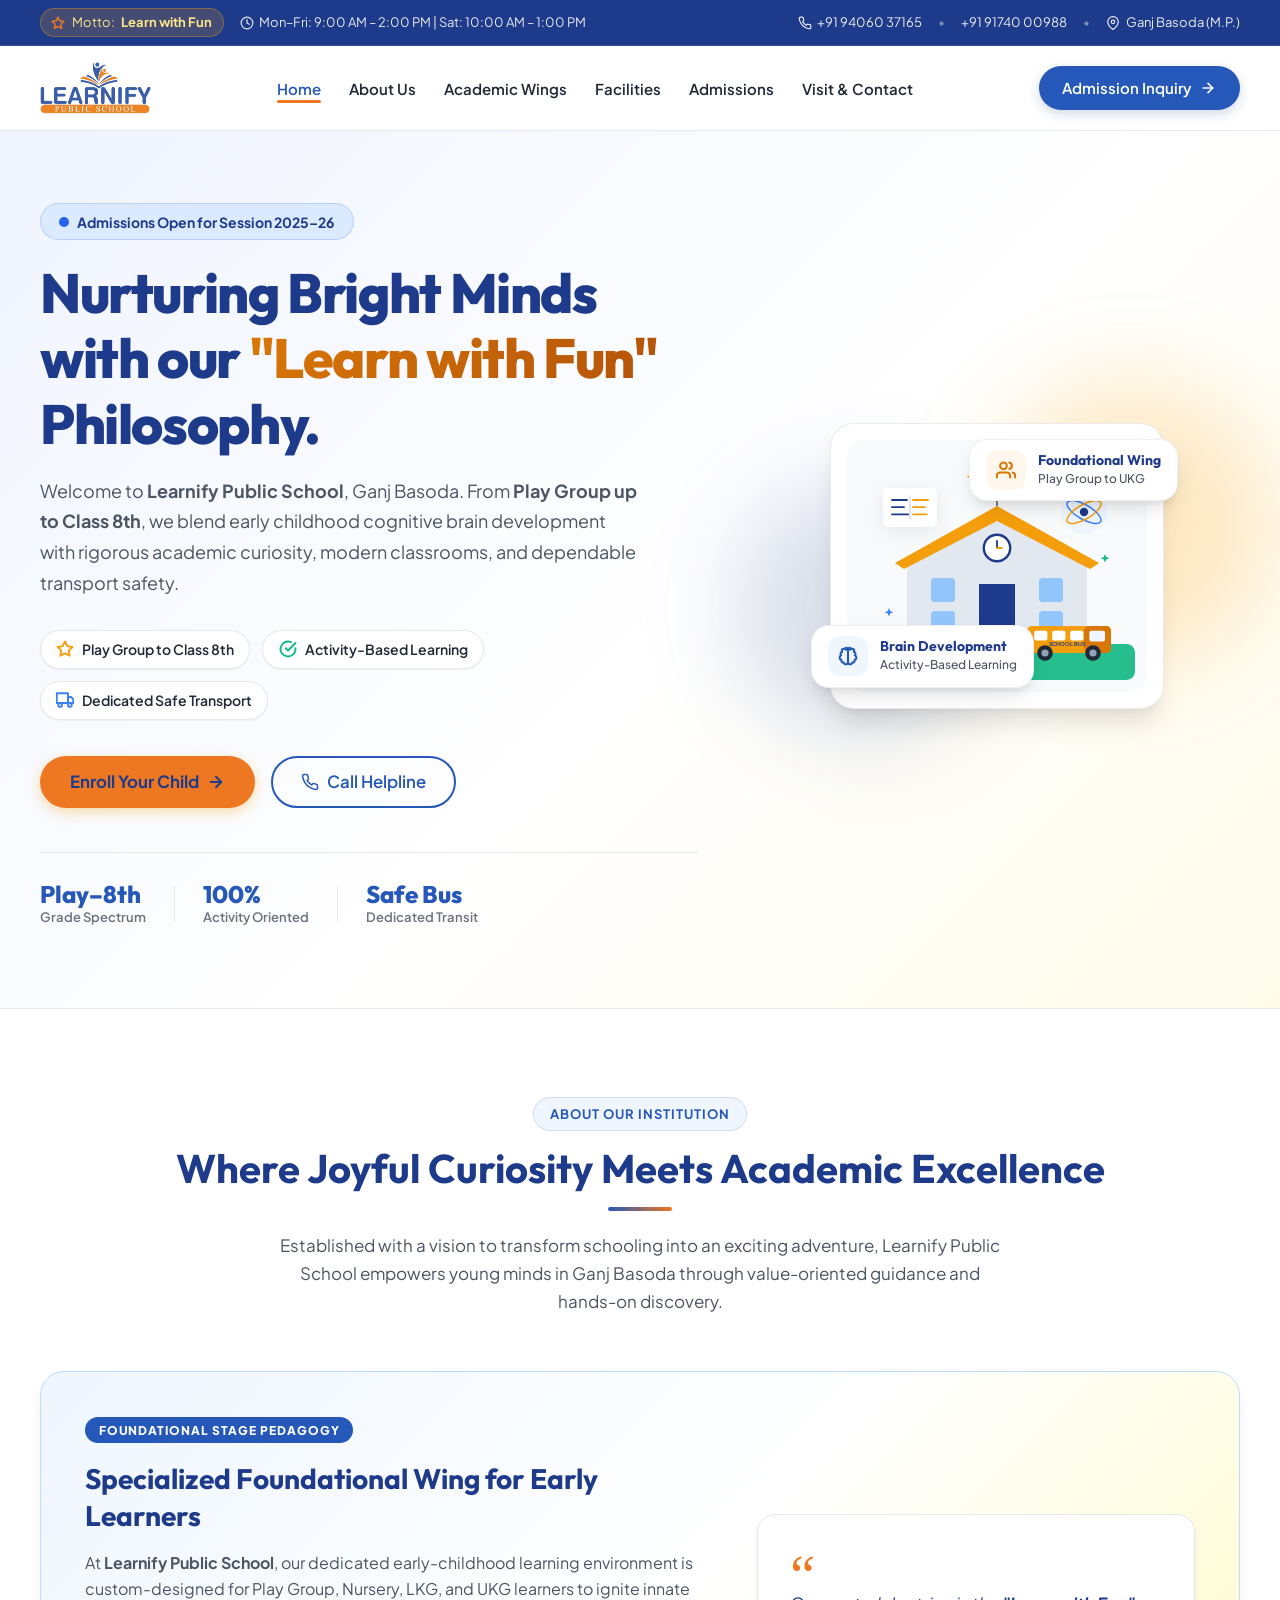
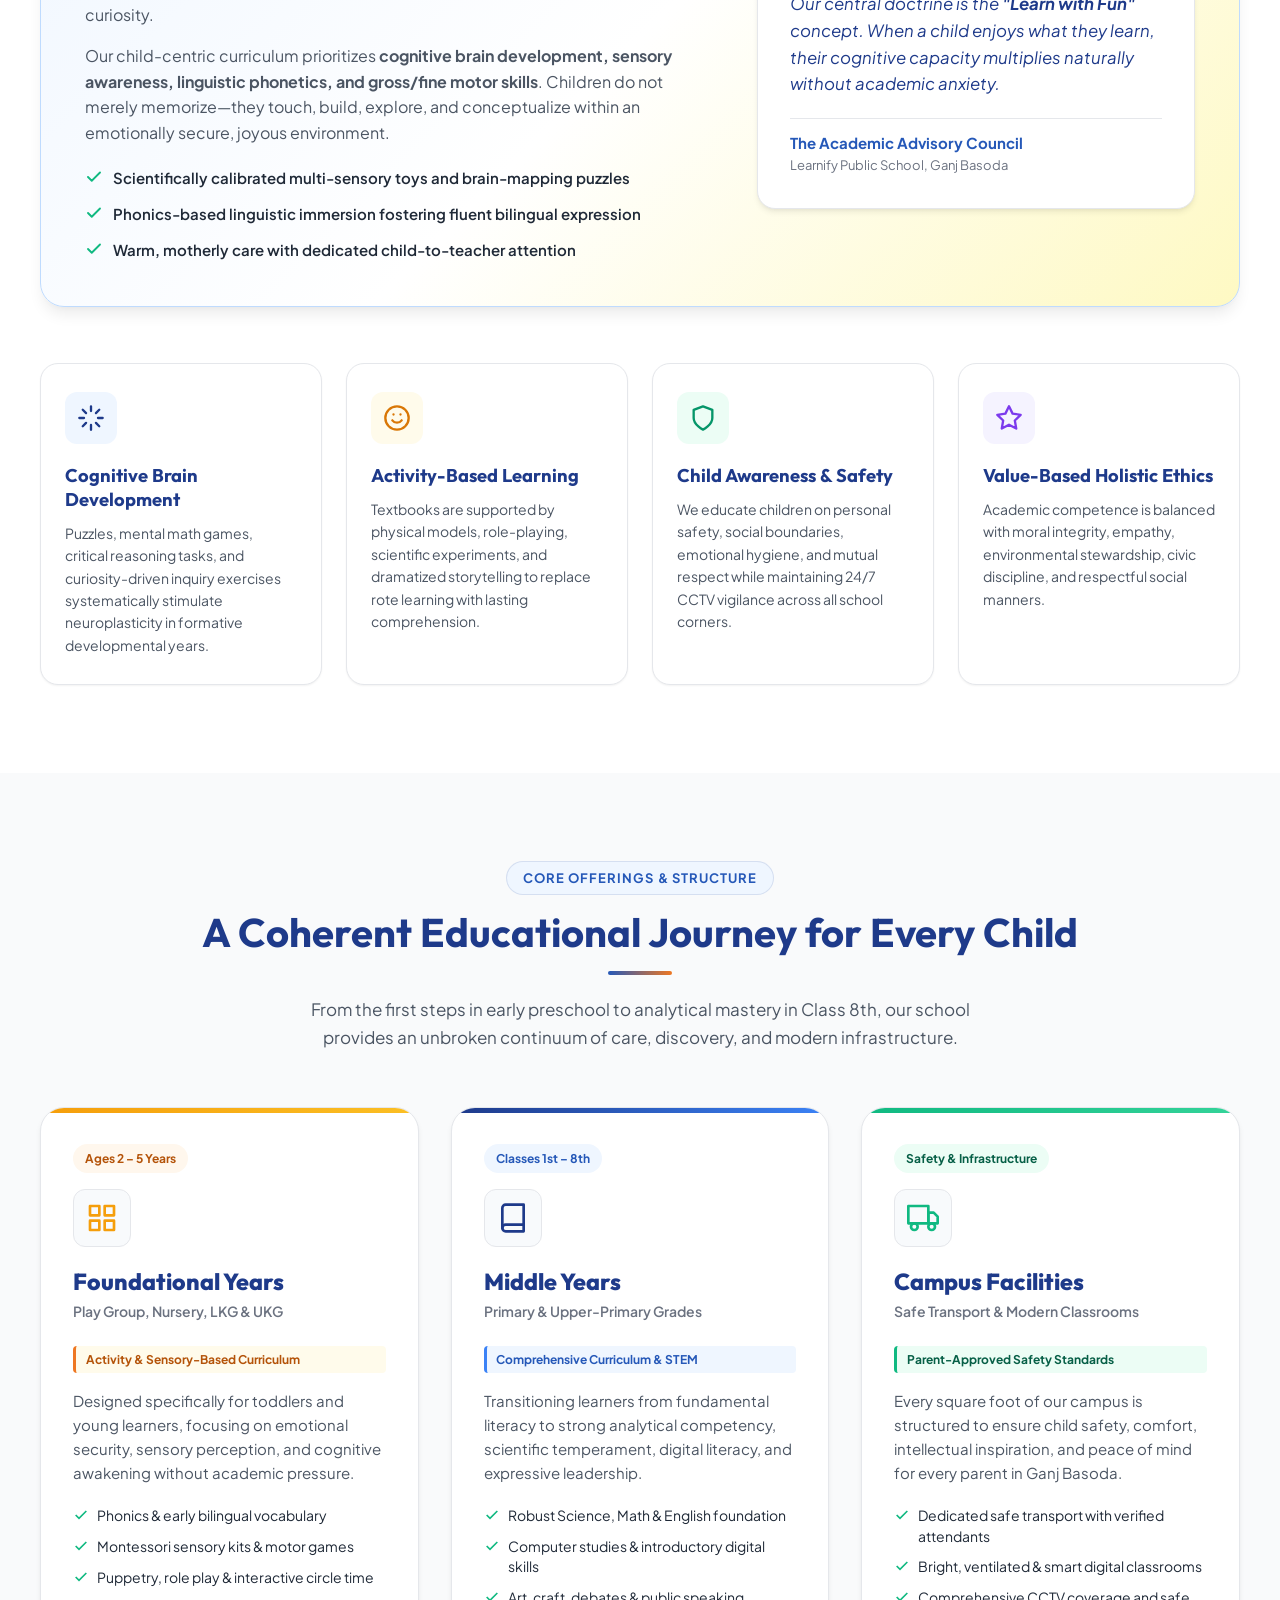
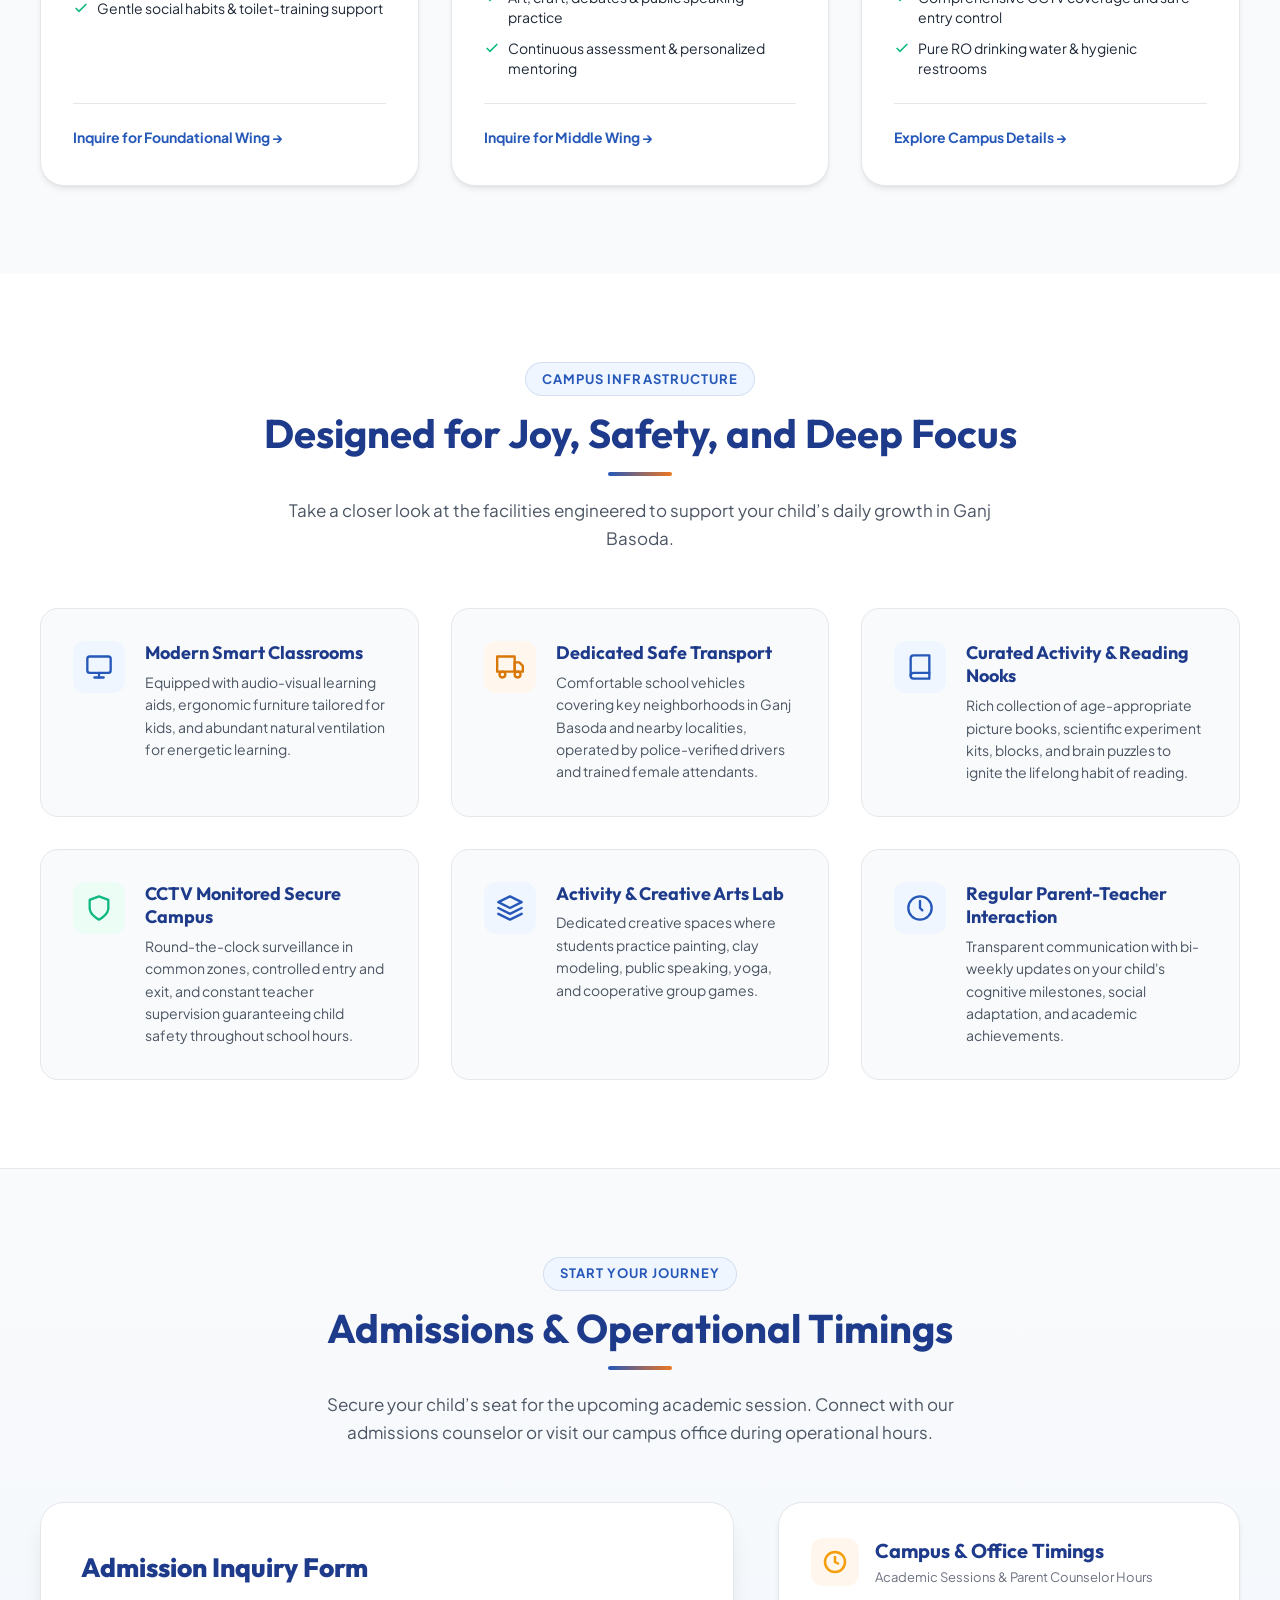
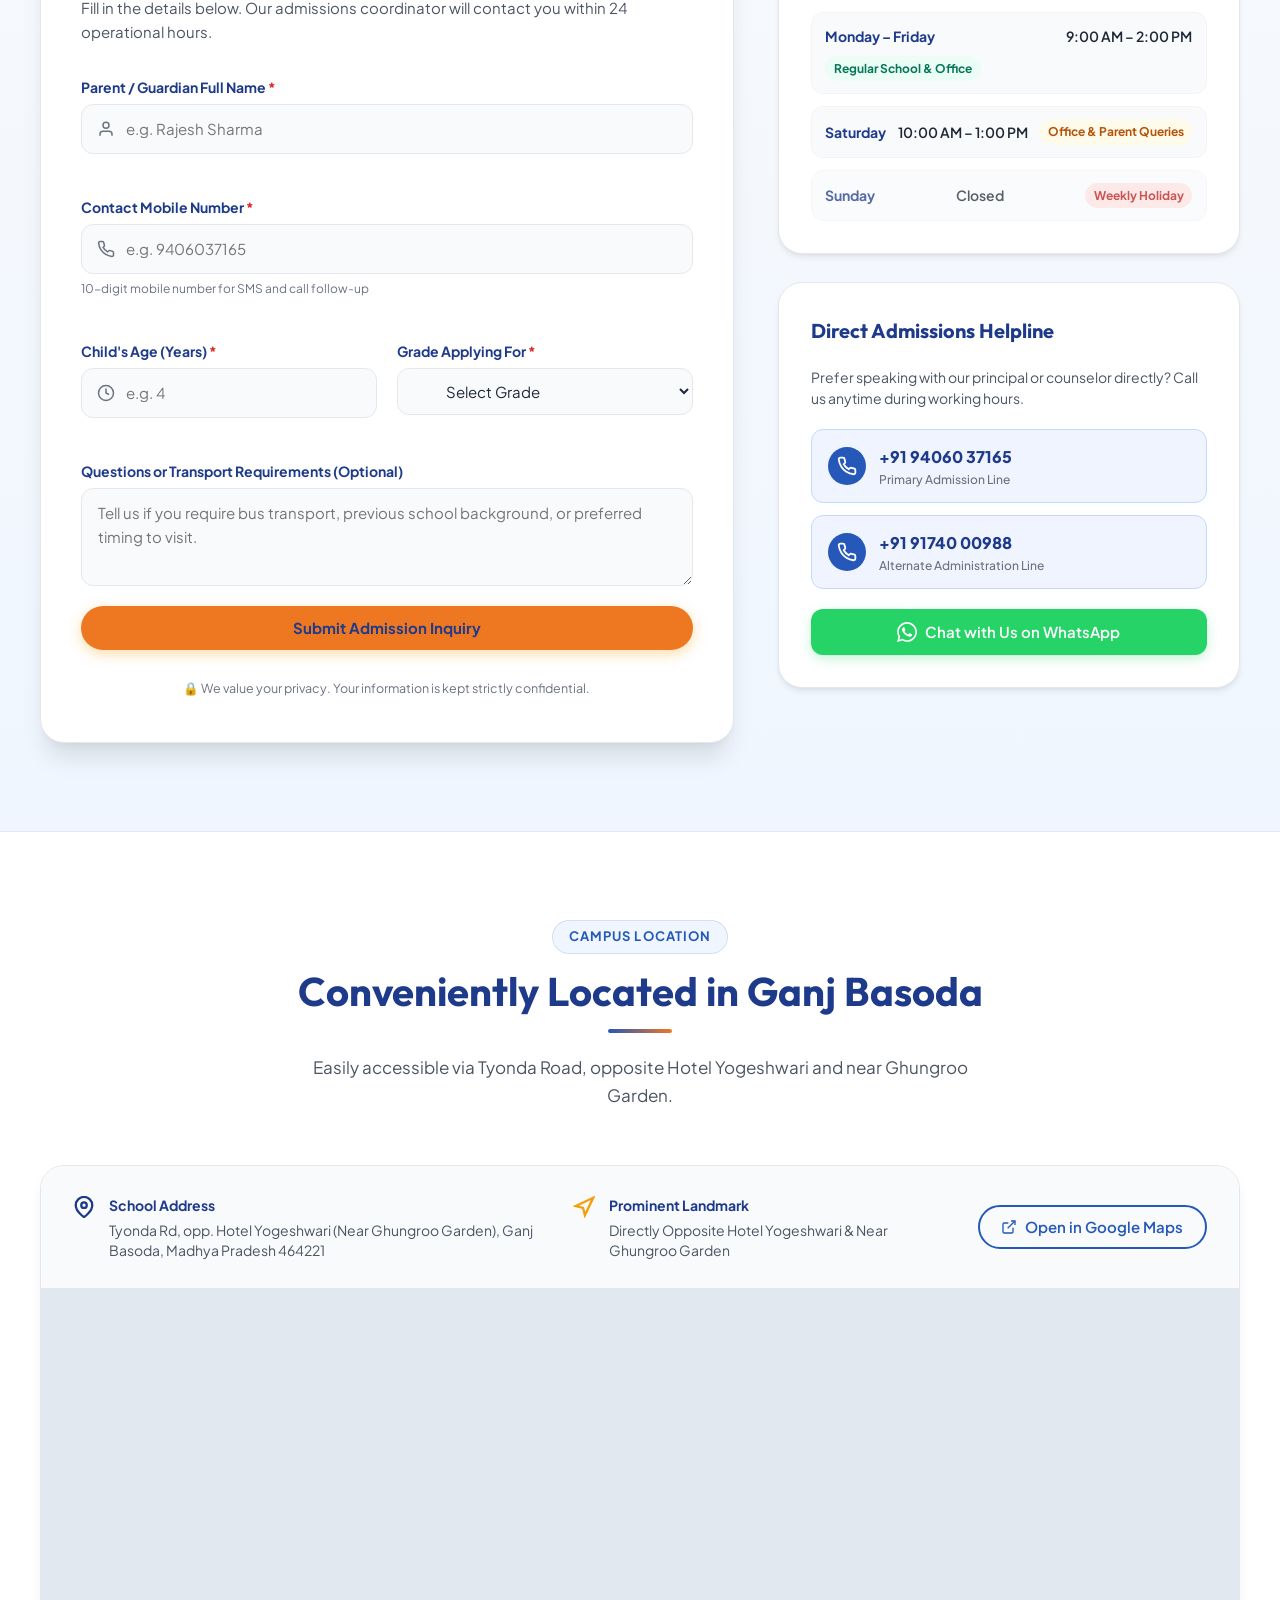
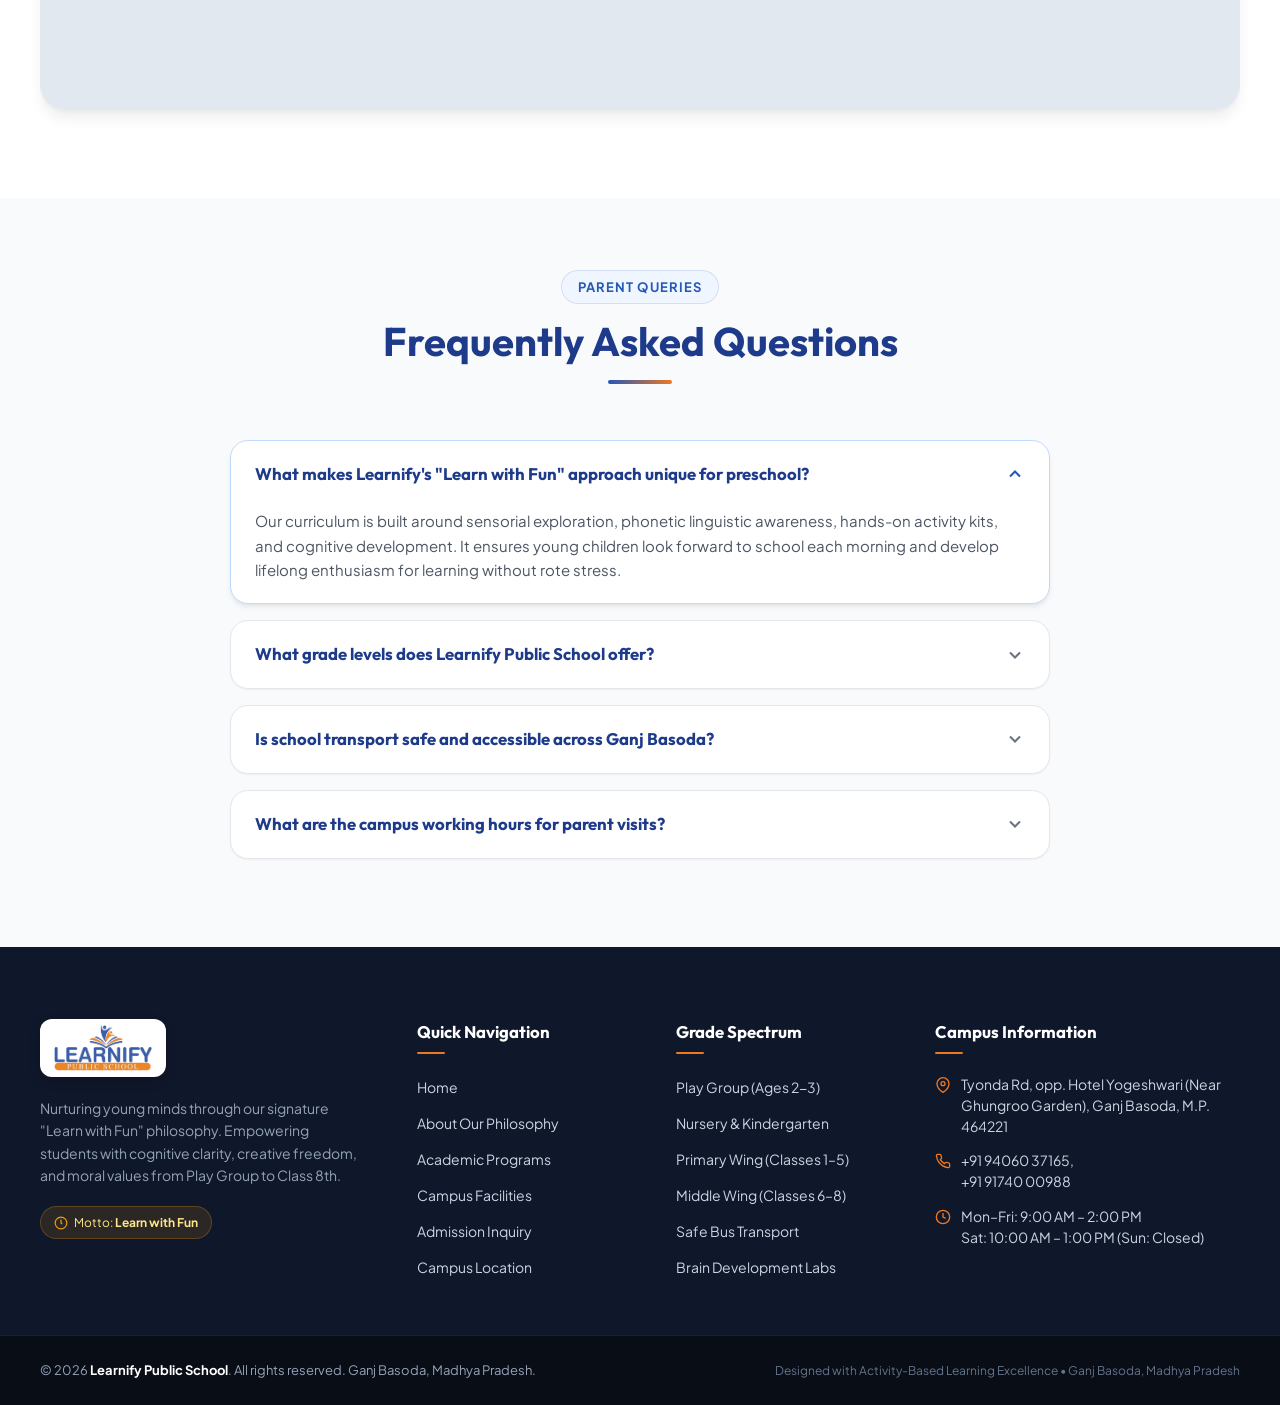
==== index.html @ 77a5501f "initial site" ====
<!DOCTYPE html>
<html lang="en">
<head>
  <meta charset="UTF-8">
  <meta name="viewport" content="width=device-width, initial-scale=1.0">
  <meta http-equiv="X-UA-Compatible" content="IE=edge">
  
  <!-- Primary Meta Tags -->
  <title>Learnify Public School | Play Group to Class 8th | Ganj Basoda</title>
  <meta name="title" content="Learnify Public School | Learn with Fun | Ganj Basoda">
  <meta name="description" content="Learnify Public School in Ganj Basoda (Play Group to Class 8th). Activity-based education, cognitive development, modern classrooms, and safe transport.">
  <meta name="keywords" content="Learnify Public School, Ganj Basoda school, best primary school Ganj Basoda, play group to class 8th, Tyonda Road school">
  <meta name="author" content="Learnify Public School">
  <meta name="theme-color" content="#2B59C3">

  <!-- Open Graph / Social Sharing -->
  <meta property="og:type" content="website">
  <meta property="og:title" content="Learnify Public School - Learn with Fun | Ganj Basoda">
  <meta property="og:description" content="Nurturing cognitive growth, creativity, and values from Play Group to Class 8th. Admissions Open!">
  
  <!-- Favicon Icon -->
  <link rel="icon" type="image/png" href="assets/logo.png">

  <!-- Preconnect to Google Fonts for Fast Performance -->
  <link rel="preconnect" href="https://fonts.googleapis.com">
  <link rel="preconnect" href="https://fonts.gstatic.com" crossorigin>
  <link href="https://fonts.googleapis.com/css2?family=Plus+Jakarta+Sans:wght@400;500;600;700;800&family=Outfit:wght@500;600;700;800&display=swap" rel="stylesheet">

  <!-- External Stylesheet -->
  <link rel="stylesheet" href="style.css">
</head>
<body>
  <!-- Accessible Skip Link -->
  <a href="#main-content" class="skip-link">Skip to main content</a>

  <!-- Top Announcement & Quick Contact Utility Bar -->
  <aside class="top-bar" aria-label="Quick Contact & Timing Information">
    <div class="container top-bar-content">
      <div class="top-bar-left">
        <span class="badge-partner">
          <svg class="icon-sparkle" width="14" height="14" viewBox="0 0 24 24" fill="none" stroke="currentColor" stroke-width="2.5" stroke-linecap="round" stroke-linejoin="round" aria-hidden="true"><polygon points="12 2 15.09 8.26 22 9.27 17 14.14 18.18 21.02 12 17.77 5.82 21.02 7 14.14 2 9.27 8.91 8.26 12 2"></polygon></svg>
          Motto: <strong>Learn with Fun</strong>
        </span>
        <span class="timing-badge">
          <svg width="14" height="14" viewBox="0 0 24 24" fill="none" stroke="currentColor" stroke-width="2" stroke-linecap="round" stroke-linejoin="round" aria-hidden="true"><circle cx="12" cy="12" r="10"></circle><polyline points="12 6 12 12 16 14"></polyline></svg>
          Mon–Fri: 9:00 AM – 2:00 PM | Sat: 10:00 AM – 1:00 PM
        </span>
      </div>
      <div class="top-bar-right">
        <a href="tel:+919406037165" class="top-contact-link" title="Call Helpline 1">
          <svg width="14" height="14" viewBox="0 0 24 24" fill="none" stroke="currentColor" stroke-width="2" stroke-linecap="round" stroke-linejoin="round" aria-hidden="true"><path d="M22 16.92v3a2 2 0 0 1-2.18 2 19.79 19.79 0 0 1-8.63-3.07 19.5 19.5 0 0 1-6-6 19.79 19.79 0 0 1-3.07-8.67A2 2 0 0 1 4.11 2h3a2 2 0 0 1 2 1.72 12.84 12.84 0 0 0 .7 2.81 2 2 0 0 1-.45 2.11L8.09 9.91a16 16 0 0 0 6 6l1.27-1.27a2 2 0 0 1 2.11-.45 12.84 12.84 0 0 0 2.81.7A2 2 0 0 1 22 16.92z"></path></svg>
          +91 94060 37165
        </a>
        <span class="divider-dot" aria-hidden="true">•</span>
        <a href="tel:+919174000988" class="top-contact-link" title="Call Helpline 2">
          +91 91740 00988
        </a>
        <span class="divider-dot" aria-hidden="true">•</span>
        <a href="#location" class="location-link" title="Campus Location">
          <svg width="14" height="14" viewBox="0 0 24 24" fill="none" stroke="currentColor" stroke-width="2" stroke-linecap="round" stroke-linejoin="round" aria-hidden="true"><path d="M21 10c0 7-9 13-9 13s-9-6-9-13a9 9 0 0 1 18 0z"></path><circle cx="12" cy="10" r="3"></circle></svg>
          Ganj Basoda (M.P.)
        </a>
      </div>
    </div>
  </aside>

  <!-- Main Sticky Header & Navigation -->
  <header class="site-header" id="site-header">
    <div class="container header-container">
      <!-- School Brand / Logo -->
      <a href="#home" class="brand-logo" aria-label="Learnify Public School Home">
        <img src="assets/logo.png" alt="Learnify Public School Logo" class="brand-logo-img">
      </a>

      <!-- Desktop Navigation Menu -->
      <nav class="primary-nav" id="primary-nav" aria-label="Primary Navigation">
        <ul class="nav-list">
          <li class="nav-item"><a href="#home" class="nav-link active">Home</a></li>
          <li class="nav-item"><a href="#about" class="nav-link">About Us</a></li>
          <li class="nav-item"><a href="#offerings" class="nav-link">Academic Wings</a></li>
          <li class="nav-item"><a href="#infrastructure" class="nav-link">Facilities</a></li>
          <li class="nav-item"><a href="#admissions" class="nav-link">Admissions</a></li>
          <li class="nav-item"><a href="#location" class="nav-link">Visit & Contact</a></li>
        </ul>
      </nav>

      <!-- Header Action & Mobile Menu Button -->
      <div class="header-actions">
        <a href="#admissions" class="btn btn-primary nav-cta">
          <span>Admission Inquiry</span>
          <svg width="16" height="16" viewBox="0 0 24 24" fill="none" stroke="currentColor" stroke-width="2.5" stroke-linecap="round" stroke-linejoin="round" aria-hidden="true"><line x1="5" y1="12" x2="19" y2="12"></line><polyline points="12 5 19 12 12 19"></polyline></svg>
        </a>
        <button class="menu-toggle" id="menu-toggle" aria-expanded="false" aria-controls="primary-nav" aria-label="Toggle navigation menu">
          <span class="hamburger-bar"></span>
          <span class="hamburger-bar"></span>
          <span class="hamburger-bar"></span>
        </button>
      </div>
    </div>
  </header>

  <!-- Main Semantic Page Content -->
  <main id="main-content">
    
    <!-- Hero Section -->
    <section class="hero-section" id="home">
      <div class="container hero-container">
        <!-- Hero Text Content -->
        <div class="hero-content">
          <div class="hero-tag-badge">
            <span class="pulse-indicator" aria-hidden="true"></span>
            <span>Admissions Open for Session 2025–26</span>
          </div>

          <h1 class="hero-heading">
            Nurturing Bright Minds with our <span class="highlight-text">"Learn with Fun"</span> Philosophy.
          </h1>

          <p class="hero-description">
            Welcome to <strong>Learnify Public School</strong>, Ganj Basoda. From <strong>Play Group up to Class 8th</strong>, we blend early childhood cognitive brain development with rigorous academic curiosity, modern classrooms, and dependable transport safety.
          </p>

          <!-- Key Highlights Chips -->
          <div class="hero-badges-row">
            <div class="hero-chip">
              <svg width="18" height="18" viewBox="0 0 24 24" fill="none" stroke="#F59E0B" stroke-width="2.5" stroke-linecap="round" stroke-linejoin="round" aria-hidden="true"><path d="M12 2l3.09 6.26L22 9.27l-5 4.87 1.18 6.88L12 17.77l-6.18 3.25L7 14.14 2 9.27l6.91-1.01L12 2z"></path></svg>
              <span>Play Group to Class 8th</span>
            </div>
            <div class="hero-chip">
              <svg width="18" height="18" viewBox="0 0 24 24" fill="none" stroke="#10B981" stroke-width="2.5" stroke-linecap="round" stroke-linejoin="round" aria-hidden="true"><path d="M22 11.08V12a10 10 0 1 1-5.93-9.14"></path><polyline points="22 4 12 14.01 9 11.01"></polyline></svg>
              <span>Activity-Based Learning</span>
            </div>
            <div class="hero-chip">
              <svg width="18" height="18" viewBox="0 0 24 24" fill="none" stroke="#3B82F6" stroke-width="2.5" stroke-linecap="round" stroke-linejoin="round" aria-hidden="true"><rect x="1" y="3" width="15" height="13"></rect><polygon points="16 8 20 8 23 11 23 16 16 16 16 8"></polygon><circle cx="5.5" cy="18.5" r="2.5"></circle><circle cx="18.5" cy="18.5" r="2.5"></circle></svg>
              <span>Dedicated Safe Transport</span>
            </div>
          </div>

          <!-- Hero Action Buttons -->
          <div class="hero-cta-group">
            <a href="#admissions" class="btn btn-secondary btn-large">
              <span>Enroll Your Child</span>
              <svg width="18" height="18" viewBox="0 0 24 24" fill="none" stroke="currentColor" stroke-width="2.5" stroke-linecap="round" stroke-linejoin="round" aria-hidden="true"><line x1="5" y1="12" x2="19" y2="12"></line><polyline points="12 5 19 12 12 19"></polyline></svg>
            </a>
            <a href="tel:+919406037165" class="btn btn-outline btn-large">
              <svg width="18" height="18" viewBox="0 0 24 24" fill="none" stroke="currentColor" stroke-width="2" stroke-linecap="round" stroke-linejoin="round" aria-hidden="true"><path d="M22 16.92v3a2 2 0 0 1-2.18 2 19.79 19.79 0 0 1-8.63-3.07 19.5 19.5 0 0 1-6-6 19.79 19.79 0 0 1-3.07-8.67A2 2 0 0 1 4.11 2h3a2 2 0 0 1 2 1.72 12.84 12.84 0 0 0 .7 2.81 2 2 0 0 1-.45 2.11L8.09 9.91a16 16 0 0 0 6 6l1.27-1.27a2 2 0 0 1 2.11-.45 12.84 12.84 0 0 0 2.81.7A2 2 0 0 1 22 16.92z"></path></svg>
              <span>Call Helpline</span>
            </a>
          </div>

          <!-- Quick Trust Metrics Strip -->
          <div class="hero-metrics">
            <div class="metric-item">
              <span class="metric-number">Play–8th</span>
              <span class="metric-label">Grade Spectrum</span>
            </div>
            <div class="metric-separator" aria-hidden="true"></div>
            <div class="metric-item">
              <span class="metric-number">100%</span>
              <span class="metric-label">Activity Oriented</span>
            </div>
            <div class="metric-separator" aria-hidden="true"></div>
            <div class="metric-item">
              <span class="metric-number">Safe Bus</span>
              <span class="metric-label">Dedicated Transit</span>
            </div>
          </div>
        </div>

        <!-- Hero Visual Illustration Frame -->
        <div class="hero-visual">
          <div class="visual-card-wrapper">
            <!-- Decorative Backing Orbs -->
            <div class="decorative-blob blob-1" aria-hidden="true"></div>
            <div class="decorative-blob blob-2" aria-hidden="true"></div>

            <div class="visual-card">
              <!-- SVG Educational Concept Artwork -->
              <svg class="illustration-svg" viewBox="0 0 500 420" fill="none" xmlns="http://www.w3.org/2000/svg" role="img" aria-label="Illustration depicting modern joyful learning, books, science, and child growth at Learnify Public School">
                <!-- Sky & Warm Background Canvas -->
                <rect width="500" height="420" rx="24" fill="#F8FAFC"/>
                
                <!-- School Campus Building Representation -->
                <path d="M100 340V210L250 130L400 210V340H100Z" fill="#E2E8F0"/>
                <path d="M220 340V240H280V340H220Z" fill="#1E3A8A"/>
                <!-- Windows -->
                <rect x="140" y="230" width="40" height="40" rx="6" fill="#93C5FD"/>
                <rect x="320" y="230" width="40" height="40" rx="6" fill="#93C5FD"/>
                <rect x="140" y="285" width="40" height="35" rx="6" fill="#93C5FD"/>
                <rect x="320" y="285" width="40" height="35" rx="6" fill="#93C5FD"/>

                <!-- Triangular Roof Accent -->
                <polygon points="250,110 80,205 95,215 250,135 405,215 420,205" fill="#F59E0B"/>
                
                <!-- School Flag & Dome -->
                <circle cx="250" cy="180" r="22" fill="#FFFFFF" stroke="#1E3A8A" stroke-width="4"/>
                <!-- Clock hands -->
                <line x1="250" y1="180" x2="250" y2="168" stroke="#1E3A8A" stroke-width="3" stroke-linecap="round"/>
                <line x1="250" y1="180" x2="258" y2="180" stroke="#F59E0B" stroke-width="3" stroke-linecap="round"/>
                <line x1="250" y1="110" x2="250" y2="70" stroke="#64748B" stroke-width="3"/>
                <polygon points="250,70 290,82 250,94" fill="#EF4444"/>

                <!-- Ground Lawn -->
                <rect x="20" y="340" width="460" height="60" rx="14" fill="#10B981" opacity="0.9"/>
                
                <!-- Playful Educational Elements Floating -->
                <!-- Open Book -->
                <g transform="translate(60, 80)">
                  <rect x="0" y="0" width="90" height="65" rx="8" fill="#FFFFFF" filter="drop-shadow(0px 8px 16px rgba(0,0,0,0.08))"/>
                  <path d="M15 20H40M15 32H35M15 44H42" stroke="#1E3A8A" stroke-width="3" stroke-linecap="round"/>
                  <path d="M50 20H75M50 32H70M50 44H73" stroke="#F59E0B" stroke-width="3" stroke-linecap="round"/>
                  <line x1="45" y1="12" x2="45" y2="52" stroke="#CBD5E1" stroke-width="2"/>
                </g>

                <!-- Science Atom / Discovery Orbit -->
                <g transform="translate(350, 75)">
                  <circle cx="45" cy="45" r="38" fill="#EFF6FF"/>
                  <ellipse cx="45" cy="45" rx="32" ry="12" stroke="#3B82F6" stroke-width="2.5" transform="rotate(30 45 45)"/>
                  <ellipse cx="45" cy="45" rx="32" ry="12" stroke="#F59E0B" stroke-width="2.5" transform="rotate(-30 45 45)"/>
                  <circle cx="45" cy="45" r="7" fill="#1E3A8A"/>
                </g>

                <!-- School Bus Graphic -->
                <g transform="translate(300, 310)">
                  <rect x="0" y="0" width="140" height="45" rx="8" fill="#F59E0B"/>
                  <rect x="95" y="0" width="45" height="45" rx="8" fill="#D97706"/>
                  <rect x="12" y="8" width="22" height="16" rx="3" fill="#FFFFFF"/>
                  <rect x="42" y="8" width="22" height="16" rx="3" fill="#FFFFFF"/>
                  <rect x="72" y="8" width="22" height="16" rx="3" fill="#FFFFFF"/>
                  <rect x="104" y="8" width="26" height="18" rx="3" fill="#EFF6FF"/>
                  <!-- Bus Wheels -->
                  <circle cx="30" cy="45" r="13" fill="#1F2937"/>
                  <circle cx="30" cy="45" r="6" fill="#94A3B8"/>
                  <circle cx="110" cy="45" r="13" fill="#1F2937"/>
                  <circle cx="110" cy="45" r="6" fill="#94A3B8"/>
                  <!-- Text label -->
                  <text x="36" y="34" font-family="'Plus Jakarta Sans', sans-serif" font-weight="700" font-size="9" fill="#1E3A8A">SCHOOL BUS</text>
                </g>

                <!-- Cheerful Stars & Brain Power Sparkles -->
                <path d="M210 50L213 58L221 61L213 64L210 72L207 64L199 61L207 58Z" fill="#F59E0B"/>
                <path d="M430 190L432 195L437 197L432 199L430 204L428 199L423 197L428 195Z" fill="#10B981"/>
                <path d="M70 280L72 285L77 287L72 289L70 294L68 289L63 287L68 285Z" fill="#3B82F6"/>
              </svg>

              <!-- Floating Micro-Badge 1: Foundational Wing -->
              <div class="floating-badge badge-top-right">
                <div class="badge-icon-wrap bg-amber">
                  <svg width="20" height="20" viewBox="0 0 24 24" fill="none" stroke="currentColor" stroke-width="2.5" stroke-linecap="round" stroke-linejoin="round" aria-hidden="true"><path d="M17 21v-2a4 4 0 0 0-4-4H5a4 4 0 0 0-4 4v2"></path><circle cx="9" cy="7" r="4"></circle><path d="M23 21v-2a4 4 0 0 0-3-3.87"></path><path d="M16 3.13a4 4 0 0 1 0 7.75"></path></svg>
                </div>
                <div class="badge-text-wrap">
                  <span class="badge-title">Foundational Wing</span>
                  <span class="badge-subtitle">Play Group to UKG</span>
                </div>
              </div>

              <!-- Floating Micro-Badge 2: Cognitive Development -->
              <div class="floating-badge badge-bottom-left">
                <div class="badge-icon-wrap bg-blue">
                  <svg width="20" height="20" viewBox="0 0 24 24" fill="none" stroke="currentColor" stroke-width="2.5" stroke-linecap="round" stroke-linejoin="round" aria-hidden="true"><path d="M9.5 2A2.5 2.5 0 0 1 12 4.5v15a2.5 2.5 0 0 1-4.96.44 2.5 2.5 0 0 1-2.96-3.08 3 3 0 0 1-.34-5.58 2.5 2.5 0 0 1 1.32-4.24 2.5 2.5 0 0 1 4.44-2.54z"></path><path d="M14.5 2A2.5 2.5 0 0 0 12 4.5v15a2.5 2.5 0 0 0 4.96.44 2.5 2.5 0 0 0 2.96-3.08 3 3 0 0 0 .34-5.58 2.5 2.5 0 0 0-1.32-4.24 2.5 2.5 0 0 0-4.44-2.54z"></path></svg>
                </div>
                <div class="badge-text-wrap">
                  <span class="badge-title">Brain Development</span>
                  <span class="badge-subtitle">Activity-Based Learning</span>
                </div>
              </div>
            </div>
          </div>
        </div>
      </div>
    </section>

    <!-- About Us Section -->
    <section class="about-section" id="about">
      <div class="container">
        <div class="section-header text-center">
          <span class="section-tag">About Our Institution</span>
          <h2 class="section-title">Where Joyful Curiosity Meets Academic Excellence</h2>
          <div class="title-underline" aria-hidden="true"></div>
          <p class="section-subtitle">
            Established with a vision to transform schooling into an exciting adventure, Learnify Public School empowers young minds in Ganj Basoda through value-oriented guidance and hands-on discovery.
          </p>
        </div>

        <!-- Foundational Pedagogy Spotlight Card -->
        <div class="partner-spotlight-card">
          <div class="partner-badge-header">
            <span class="partner-pill">Foundational Stage Pedagogy</span>
          </div>
          <div class="partner-grid">
            <div class="partner-text">
              <h3>Specialized Foundational Wing for Early Learners</h3>
              <p>
                At <strong>Learnify Public School</strong>, our dedicated early-childhood learning environment is custom-designed for Play Group, Nursery, LKG, and UKG learners to ignite innate curiosity.
              </p>
              <p>
                Our child-centric curriculum prioritizes <strong>cognitive brain development, sensory awareness, linguistic phonetics, and gross/fine motor skills</strong>. Children do not merely memorize—they touch, build, explore, and conceptualize within an emotionally secure, joyous environment.
              </p>
              <ul class="partner-features-list">
                <li>
                  <svg width="18" height="18" viewBox="0 0 24 24" fill="none" stroke="#10B981" stroke-width="2.5" stroke-linecap="round" stroke-linejoin="round" aria-hidden="true"><polyline points="20 6 9 17 4 12"></polyline></svg>
                  <span>Scientifically calibrated multi-sensory toys and brain-mapping puzzles</span>
                </li>
                <li>
                  <svg width="18" height="18" viewBox="0 0 24 24" fill="none" stroke="#10B981" stroke-width="2.5" stroke-linecap="round" stroke-linejoin="round" aria-hidden="true"><polyline points="20 6 9 17 4 12"></polyline></svg>
                  <span>Phonics-based linguistic immersion fostering fluent bilingual expression</span>
                </li>
                <li>
                  <svg width="18" height="18" viewBox="0 0 24 24" fill="none" stroke="#10B981" stroke-width="2.5" stroke-linecap="round" stroke-linejoin="round" aria-hidden="true"><polyline points="20 6 9 17 4 12"></polyline></svg>
                  <span>Warm, motherly care with dedicated child-to-teacher attention</span>
                </li>
              </ul>
            </div>
            <div class="partner-highlight-box">
              <div class="quote-card">
                <span class="quote-icon" aria-hidden="true">“</span>
                <p class="quote-text">
                  Our central doctrine is the <strong>"Learn with Fun"</strong> concept. When a child enjoys what they learn, their cognitive capacity multiplies naturally without academic anxiety.
                </p>
                <div class="quote-author">
                  <strong>The Academic Advisory Council</strong>
                  <span>Learnify Public School, Ganj Basoda</span>
                </div>
              </div>
            </div>
          </div>
        </div>

        <!-- 4 Core Pillars of Learnify Education -->
        <div class="pillars-grid">
          <article class="pillar-card">
            <div class="pillar-icon bg-blue-subtle">
              <svg width="28" height="28" viewBox="0 0 24 24" fill="none" stroke="#1E3A8A" stroke-width="2" stroke-linecap="round" stroke-linejoin="round" aria-hidden="true"><path d="M12 2v4M12 18v4M4.93 4.93l2.83 2.83M16.24 16.24l2.83 2.83M2 12h4M18 12h4M4.93 19.07l2.83-2.83M16.24 7.76l2.83-2.83"></path></svg>
            </div>
            <h4 class="pillar-title">Cognitive Brain Development</h4>
            <p class="pillar-desc">
              Puzzles, mental math games, critical reasoning tasks, and curiosity-driven inquiry exercises systematically stimulate neuroplasticity in formative developmental years.
            </p>
          </article>

          <article class="pillar-card">
            <div class="pillar-icon bg-amber-subtle">
              <svg width="28" height="28" viewBox="0 0 24 24" fill="none" stroke="#D97706" stroke-width="2" stroke-linecap="round" stroke-linejoin="round" aria-hidden="true"><circle cx="12" cy="12" r="10"></circle><path d="M8 14s1.5 2 4 2 4-2 4-2"></path><line x1="9" y1="9" x2="9.01" y2="9"></line><line x1="15" y1="9" x2="15.01" y2="9"></line></svg>
            </div>
            <h4 class="pillar-title">Activity-Based Learning</h4>
            <p class="pillar-desc">
              Textbooks are supported by physical models, role-playing, scientific experiments, and dramatized storytelling to replace rote learning with lasting comprehension.
            </p>
          </article>

          <article class="pillar-card">
            <div class="pillar-icon bg-emerald-subtle">
              <svg width="28" height="28" viewBox="0 0 24 24" fill="none" stroke="#059669" stroke-width="2" stroke-linecap="round" stroke-linejoin="round" aria-hidden="true"><path d="M12 22s8-4 8-10V5l-8-3-8 3v7c0 6 8 10 8 10z"></path></svg>
            </div>
            <h4 class="pillar-title">Child Awareness & Safety</h4>
            <p class="pillar-desc">
              We educate children on personal safety, social boundaries, emotional hygiene, and mutual respect while maintaining 24/7 CCTV vigilance across all school corners.
            </p>
          </article>

          <article class="pillar-card">
            <div class="pillar-icon bg-purple-subtle">
              <svg width="28" height="28" viewBox="0 0 24 24" fill="none" stroke="#7C3AED" stroke-width="2" stroke-linecap="round" stroke-linejoin="round" aria-hidden="true"><polygon points="12 2 15.09 8.26 22 9.27 17 14.14 18.18 21.02 12 17.77 5.82 21.02 7 14.14 2 9.27 8.91 8.26 12 2"></polygon></svg>
            </div>
            <h4 class="pillar-title">Value-Based Holistic Ethics</h4>
            <p class="pillar-desc">
              Academic competence is balanced with moral integrity, empathy, environmental stewardship, civic discipline, and respectful social manners.
            </p>
          </article>
        </div>
      </div>
    </section>

    <!-- Core Offerings / Features Section (3-Column Layout) -->
    <section class="offerings-section" id="offerings">
      <div class="container">
        <div class="section-header text-center">
          <span class="section-tag">Core Offerings & Structure</span>
          <h2 class="section-title">A Coherent Educational Journey for Every Child</h2>
          <div class="title-underline" aria-hidden="true"></div>
          <p class="section-subtitle">
            From the first steps in early preschool to analytical mastery in Class 8th, our school provides an unbroken continuum of care, discovery, and modern infrastructure.
          </p>
        </div>

        <div class="offerings-grid">
          <!-- Column 1: Foundational Years -->
          <article class="offering-card card-foundational">
            <div class="offering-header">
              <span class="age-badge">Ages 2 – 5 Years</span>
              <div class="offering-icon-wrap">
                <svg width="32" height="32" viewBox="0 0 24 24" fill="none" stroke="#F59E0B" stroke-width="2" stroke-linecap="round" stroke-linejoin="round" aria-hidden="true"><rect x="3" y="3" width="7" height="7"></rect><rect x="14" y="3" width="7" height="7"></rect><rect x="14" y="14" width="7" height="7"></rect><rect x="3" y="14" width="7" height="7"></rect></svg>
              </div>
              <h3 class="offering-title">Foundational Years</h3>
              <p class="offering-subtitle">Play Group, Nursery, LKG & UKG</p>
            </div>
            <div class="offering-body">
              <div class="partner-mini-badge">
                <span>Activity & Sensory-Based Curriculum</span>
              </div>
              <p class="offering-text">
                Designed specifically for toddlers and young learners, focusing on emotional security, sensory perception, and cognitive awakening without academic pressure.
              </p>
              <ul class="feature-bullets">
                <li>
                  <svg class="bullet-check" width="16" height="16" viewBox="0 0 24 24" fill="none" stroke="#10B981" stroke-width="2.5"><polyline points="20 6 9 17 4 12"></polyline></svg>
                  <span>Phonics & early bilingual vocabulary</span>
                </li>
                <li>
                  <svg class="bullet-check" width="16" height="16" viewBox="0 0 24 24" fill="none" stroke="#10B981" stroke-width="2.5"><polyline points="20 6 9 17 4 12"></polyline></svg>
                  <span>Montessori sensory kits & motor games</span>
                </li>
                <li>
                  <svg class="bullet-check" width="16" height="16" viewBox="0 0 24 24" fill="none" stroke="#10B981" stroke-width="2.5"><polyline points="20 6 9 17 4 12"></polyline></svg>
                  <span>Puppetry, role play & interactive circle time</span>
                </li>
                <li>
                  <svg class="bullet-check" width="16" height="16" viewBox="0 0 24 24" fill="none" stroke="#10B981" stroke-width="2.5"><polyline points="20 6 9 17 4 12"></polyline></svg>
                  <span>Gentle social habits & toilet-training support</span>
                </li>
              </ul>
            </div>
            <div class="offering-footer">
              <a href="#admissions" class="link-arrow">Inquire for Foundational Wing &rarr;</a>
            </div>
          </article>

          <!-- Column 2: Middle Years -->
          <article class="offering-card card-middle">
            <div class="offering-header">
              <span class="age-badge badge-primary">Classes 1st – 8th</span>
              <div class="offering-icon-wrap">
                <svg width="32" height="32" viewBox="0 0 24 24" fill="none" stroke="#1E3A8A" stroke-width="2" stroke-linecap="round" stroke-linejoin="round" aria-hidden="true"><path d="M4 19.5A2.5 2.5 0 0 1 6.5 17H20"></path><path d="M6.5 2H20v20H6.5A2.5 2.5 0 0 1 4 19.5v-15A2.5 2.5 0 0 1 6.5 2z"></path></svg>
              </div>
              <h3 class="offering-title">Middle Years</h3>
              <p class="offering-subtitle">Primary & Upper-Primary Grades</p>
            </div>
            <div class="offering-body">
              <div class="partner-mini-badge badge-blue">
                <span>Comprehensive Curriculum & STEM</span>
              </div>
              <p class="offering-text">
                Transitioning learners from fundamental literacy to strong analytical competency, scientific temperament, digital literacy, and expressive leadership.
              </p>
              <ul class="feature-bullets">
                <li>
                  <svg class="bullet-check" width="16" height="16" viewBox="0 0 24 24" fill="none" stroke="#10B981" stroke-width="2.5"><polyline points="20 6 9 17 4 12"></polyline></svg>
                  <span>Robust Science, Math & English foundation</span>
                </li>
                <li>
                  <svg class="bullet-check" width="16" height="16" viewBox="0 0 24 24" fill="none" stroke="#10B981" stroke-width="2.5"><polyline points="20 6 9 17 4 12"></polyline></svg>
                  <span>Computer studies & introductory digital skills</span>
                </li>
                <li>
                  <svg class="bullet-check" width="16" height="16" viewBox="0 0 24 24" fill="none" stroke="#10B981" stroke-width="2.5"><polyline points="20 6 9 17 4 12"></polyline></svg>
                  <span>Art, craft, debates & public speaking practice</span>
                </li>
                <li>
                  <svg class="bullet-check" width="16" height="16" viewBox="0 0 24 24" fill="none" stroke="#10B981" stroke-width="2.5"><polyline points="20 6 9 17 4 12"></polyline></svg>
                  <span>Continuous assessment & personalized mentoring</span>
                </li>
              </ul>
            </div>
            <div class="offering-footer">
              <a href="#admissions" class="link-arrow">Inquire for Middle Wing &rarr;</a>
            </div>
          </article>

          <!-- Column 3: Campus Facilities -->
          <article class="offering-card card-facilities">
            <div class="offering-header">
              <span class="age-badge badge-green">Safety & Infrastructure</span>
              <div class="offering-icon-wrap">
                <svg width="32" height="32" viewBox="0 0 24 24" fill="none" stroke="#10B981" stroke-width="2" stroke-linecap="round" stroke-linejoin="round" aria-hidden="true"><rect x="1" y="3" width="15" height="13"></rect><polygon points="16 8 20 8 23 11 23 16 16 16 16 8"></polygon><circle cx="5.5" cy="18.5" r="2.5"></circle><circle cx="18.5" cy="18.5" r="2.5"></circle></svg>
              </div>
              <h3 class="offering-title">Campus Facilities</h3>
              <p class="offering-subtitle">Safe Transport & Modern Classrooms</p>
            </div>
            <div class="offering-body">
              <div class="partner-mini-badge badge-emerald">
                <span>Parent-Approved Safety Standards</span>
              </div>
              <p class="offering-text">
                Every square foot of our campus is structured to ensure child safety, comfort, intellectual inspiration, and peace of mind for every parent in Ganj Basoda.
              </p>
              <ul class="feature-bullets">
                <li>
                  <svg class="bullet-check" width="16" height="16" viewBox="0 0 24 24" fill="none" stroke="#10B981" stroke-width="2.5"><polyline points="20 6 9 17 4 12"></polyline></svg>
                  <span>Dedicated safe transport with verified attendants</span>
                </li>
                <li>
                  <svg class="bullet-check" width="16" height="16" viewBox="0 0 24 24" fill="none" stroke="#10B981" stroke-width="2.5"><polyline points="20 6 9 17 4 12"></polyline></svg>
                  <span>Bright, ventilated & smart digital classrooms</span>
                </li>
                <li>
                  <svg class="bullet-check" width="16" height="16" viewBox="0 0 24 24" fill="none" stroke="#10B981" stroke-width="2.5"><polyline points="20 6 9 17 4 12"></polyline></svg>
                  <span>Comprehensive CCTV coverage and safe entry control</span>
                </li>
                <li>
                  <svg class="bullet-check" width="16" height="16" viewBox="0 0 24 24" fill="none" stroke="#10B981" stroke-width="2.5"><polyline points="20 6 9 17 4 12"></polyline></svg>
                  <span>Pure RO drinking water & hygienic restrooms</span>
                </li>
              </ul>
            </div>
            <div class="offering-footer">
              <a href="#infrastructure" class="link-arrow">Explore Campus Details &rarr;</a>
            </div>
          </article>
        </div>
      </div>
    </section>

    <!-- Campus Infrastructure Highlights Section -->
    <section class="infrastructure-section" id="infrastructure">
      <div class="container">
        <div class="section-header text-center">
          <span class="section-tag">Campus Infrastructure</span>
          <h2 class="section-title">Designed for Joy, Safety, and Deep Focus</h2>
          <div class="title-underline" aria-hidden="true"></div>
          <p class="section-subtitle">
            Take a closer look at the facilities engineered to support your child’s daily growth in Ganj Basoda.
          </p>
        </div>

        <div class="infra-grid">
          <!-- Facility Item 1 -->
          <div class="infra-item">
            <div class="infra-icon-box">
              <svg width="28" height="28" viewBox="0 0 24 24" fill="none" stroke="currentColor" stroke-width="2" stroke-linecap="round" stroke-linejoin="round" aria-hidden="true"><rect x="2" y="3" width="20" height="14" rx="2" ry="2"></rect><line x1="8" y1="21" x2="16" y2="21"></line><line x1="12" y1="17" x2="12" y2="21"></line></svg>
            </div>
            <div class="infra-details">
              <h4>Modern Smart Classrooms</h4>
              <p>Equipped with audio-visual learning aids, ergonomic furniture tailored for kids, and abundant natural ventilation for energetic learning.</p>
            </div>
          </div>

          <!-- Facility Item 2 -->
          <div class="infra-item">
            <div class="infra-icon-box">
              <svg width="28" height="28" viewBox="0 0 24 24" fill="none" stroke="currentColor" stroke-width="2" stroke-linecap="round" stroke-linejoin="round" aria-hidden="true"><rect x="1" y="3" width="15" height="13"></rect><polygon points="16 8 20 8 23 11 23 16 16 16 16 8"></polygon><circle cx="5.5" cy="18.5" r="2.5"></circle><circle cx="18.5" cy="18.5" r="2.5"></circle></svg>
            </div>
            <div class="infra-details">
              <h4>Dedicated Safe Transport</h4>
              <p>Comfortable school vehicles covering key neighborhoods in Ganj Basoda and nearby localities, operated by police-verified drivers and trained female attendants.</p>
            </div>
          </div>

          <!-- Facility Item 3 -->
          <div class="infra-item">
            <div class="infra-icon-box">
              <svg width="28" height="28" viewBox="0 0 24 24" fill="none" stroke="currentColor" stroke-width="2" stroke-linecap="round" stroke-linejoin="round" aria-hidden="true"><path d="M4 19.5A2.5 2.5 0 0 1 6.5 17H20"></path><path d="M6.5 2H20v20H6.5A2.5 2.5 0 0 1 4 19.5v-15A2.5 2.5 0 0 1 6.5 2z"></path></svg>
            </div>
            <div class="infra-details">
              <h4>Curated Activity & Reading Nooks</h4>
              <p>Rich collection of age-appropriate picture books, scientific experiment kits, blocks, and brain puzzles to ignite the lifelong habit of reading.</p>
            </div>
          </div>

          <!-- Facility Item 4 -->
          <div class="infra-item">
            <div class="infra-icon-box">
              <svg width="28" height="28" viewBox="0 0 24 24" fill="none" stroke="currentColor" stroke-width="2" stroke-linecap="round" stroke-linejoin="round" aria-hidden="true"><path d="M12 22s8-4 8-10V5l-8-3-8 3v7c0 6 8 10 8 10z"></path></svg>
            </div>
            <div class="infra-details">
              <h4>CCTV Monitored Secure Campus</h4>
              <p>Round-the-clock surveillance in common zones, controlled entry and exit, and constant teacher supervision guaranteeing child safety throughout school hours.</p>
            </div>
          </div>

          <!-- Facility Item 5 -->
          <div class="infra-item">
            <div class="infra-icon-box">
              <svg width="28" height="28" viewBox="0 0 24 24" fill="none" stroke="currentColor" stroke-width="2" stroke-linecap="round" stroke-linejoin="round" aria-hidden="true"><polygon points="12 2 2 7 12 12 22 7 12 2"></polygon><polyline points="2 17 12 22 22 17"></polyline><polyline points="2 12 12 17 22 12"></polyline></svg>
            </div>
            <div class="infra-details">
              <h4>Activity & Creative Arts Lab</h4>
              <p>Dedicated creative spaces where students practice painting, clay modeling, public speaking, yoga, and cooperative group games.</p>
            </div>
          </div>

          <!-- Facility Item 6 -->
          <div class="infra-item">
            <div class="infra-icon-box">
              <svg width="28" height="28" viewBox="0 0 24 24" fill="none" stroke="currentColor" stroke-width="2" stroke-linecap="round" stroke-linejoin="round" aria-hidden="true"><circle cx="12" cy="12" r="10"></circle><polyline points="12 6 12 12 14 14"></polyline></svg>
            </div>
            <div class="infra-details">
              <h4>Regular Parent-Teacher Interaction</h4>
              <p>Transparent communication with bi-weekly updates on your child's cognitive milestones, social adaptation, and academic achievements.</p>
            </div>
          </div>
        </div>
      </div>
    </section>

    <!-- Admissions & Timing Panel -->
    <section class="admissions-section" id="admissions">
      <div class="container">
        <div class="section-header text-center">
          <span class="section-tag">Start Your Journey</span>
          <h2 class="section-title">Admissions & Operational Timings</h2>
          <div class="title-underline" aria-hidden="true"></div>
          <p class="section-subtitle">
            Secure your child’s seat for the upcoming academic session. Connect with our admissions counselor or visit our campus office during operational hours.
          </p>
        </div>

        <div class="admissions-grid">
          <!-- Left Column: Working HTML5 Inquiry Form -->
          <div class="inquiry-form-card">
            <div class="card-header">
              <h3 class="card-title">Admission Inquiry Form</h3>
              <p class="card-desc">Fill in the details below. Our admissions coordinator will contact you within 24 operational hours.</p>
            </div>

            <!-- Form Notification Area -->
            <div id="form-feedback" class="form-feedback" role="alert" aria-live="polite" style="display: none;"></div>

            <form id="admission-form" class="inquiry-form" novalidate>
              <!-- Field: Parent Name -->
              <div class="form-group">
                <label for="parent-name" class="form-label">
                  Parent / Guardian Full Name <span class="required-star">*</span>
                </label>
                <div class="input-wrap">
                  <svg class="input-icon" width="18" height="18" viewBox="0 0 24 24" fill="none" stroke="currentColor" stroke-width="2"><path d="M20 21v-2a4 4 0 0 0-4-4H8a4 4 0 0 0-4 4v2"></path><circle cx="12" cy="7" r="4"></circle></svg>
                  <input 
                    type="text" 
                    id="parent-name" 
                    name="parentName" 
                    class="form-input" 
                    placeholder="e.g. Rajesh Sharma" 
                    required 
                    autocomplete="name"
                    minlength="3"
                  >
                </div>
                <span class="error-msg" id="parent-name-error"></span>
              </div>

              <!-- Field: Phone Number -->
              <div class="form-group">
                <label for="contact-phone" class="form-label">
                  Contact Mobile Number <span class="required-star">*</span>
                </label>
                <div class="input-wrap">
                  <svg class="input-icon" width="18" height="18" viewBox="0 0 24 24" fill="none" stroke="currentColor" stroke-width="2"><path d="M22 16.92v3a2 2 0 0 1-2.18 2 19.79 19.79 0 0 1-8.63-3.07 19.5 19.5 0 0 1-6-6 19.79 19.79 0 0 1-3.07-8.67A2 2 0 0 1 4.11 2h3a2 2 0 0 1 2 1.72 12.84 12.84 0 0 0 .7 2.81 2 2 0 0 1-.45 2.11L8.09 9.91a16 16 0 0 0 6 6l1.27-1.27a2 2 0 0 1 2.11-.45 12.84 12.84 0 0 0 2.81.7A2 2 0 0 1 22 16.92z"></path></svg>
                  <input 
                    type="tel" 
                    id="contact-phone" 
                    name="contactPhone" 
                    class="form-input" 
                    placeholder="e.g. 9406037165" 
                    required 
                    pattern="^[0-9]{10}$"
                    autocomplete="tel"
                    inputmode="numeric"
                  >
                </div>
                <span class="field-help">10-digit mobile number for SMS and call follow-up</span>
                <span class="error-msg" id="contact-phone-error"></span>
              </div>

              <!-- Row: Child Age and Grade Applying For -->
              <div class="form-row-two">
                <!-- Child Age -->
                <div class="form-group">
                  <label for="child-age" class="form-label">
                    Child's Age (Years) <span class="required-star">*</span>
                  </label>
                  <div class="input-wrap">
                    <svg class="input-icon" width="18" height="18" viewBox="0 0 24 24" fill="none" stroke="currentColor" stroke-width="2"><circle cx="12" cy="12" r="10"></circle><polyline points="12 6 12 12 16 14"></polyline></svg>
                    <input 
                      type="number" 
                      id="child-age" 
                      name="childAge" 
                      class="form-input" 
                      placeholder="e.g. 4" 
                      required 
                      min="2" 
                      max="15"
                      step="1"
                    >
                  </div>
                  <span class="error-msg" id="child-age-error"></span>
                </div>

                <!-- Grade Selection -->
                <div class="form-group">
                  <label for="target-grade" class="form-label">
                    Grade Applying For <span class="required-star">*</span>
                  </label>
                  <div class="input-wrap select-wrap">
                    <select id="target-grade" name="targetGrade" class="form-select" required>
                      <option value="" disabled selected>Select Grade</option>
                      <optgroup label="Foundational Wing (Play Group – UKG)">
                        <option value="Play Group">Play Group (Ages 2-3)</option>
                        <option value="Nursery">Nursery (Ages 3-4)</option>
                        <option value="LKG">LKG (Ages 4-5)</option>
                        <option value="UKG">UKG (Ages 5-6)</option>
                      </optgroup>
                      <optgroup label="Primary Wing">
                        <option value="Class 1st">Class 1st</option>
                        <option value="Class 2nd">Class 2nd</option>
                        <option value="Class 3rd">Class 3rd</option>
                        <option value="Class 4th">Class 4th</option>
                        <option value="Class 5th">Class 5th</option>
                      </optgroup>
                      <optgroup label="Middle Wing">
                        <option value="Class 6th">Class 6th</option>
                        <option value="Class 7th">Class 7th</option>
                        <option value="Class 8th">Class 8th</option>
                      </optgroup>
                    </select>
                  </div>
                  <span class="error-msg" id="target-grade-error"></span>
                </div>
              </div>

              <!-- Field: Additional Message -->
              <div class="form-group">
                <label for="inquiry-message" class="form-label">
                  Questions or Transport Requirements (Optional)
                </label>
                <textarea 
                  id="inquiry-message" 
                  name="inquiryMessage" 
                  class="form-textarea" 
                  rows="3" 
                  placeholder="Tell us if you require bus transport, previous school background, or preferred timing to visit."
                ></textarea>
              </div>

              <!-- Submit Button -->
              <button type="submit" class="btn btn-secondary btn-full" id="submit-btn">
                <span class="btn-text">Submit Admission Inquiry</span>
                <span class="btn-spinner" aria-hidden="true" style="display: none;"></span>
              </button>
              <p class="privacy-note">🔒 We value your privacy. Your information is kept strictly confidential.</p>
            </form>
          </div>

          <!-- Right Column: Campus Timings & Direct Helpdesk Panel -->
          <div class="timing-info-card">
            <!-- School Operational Hours Box -->
            <div class="schedule-box">
              <div class="box-icon-header">
                <div class="icon-circle">
                  <svg width="24" height="24" viewBox="0 0 24 24" fill="none" stroke="#F59E0B" stroke-width="2.5"><circle cx="12" cy="12" r="10"></circle><polyline points="12 6 12 12 16 14"></polyline></svg>
                </div>
                <div>
                  <h4 class="box-title">Campus & Office Timings</h4>
                  <p class="box-subtitle">Academic Sessions & Parent Counselor Hours</p>
                </div>
              </div>

              <div class="schedule-table-wrap">
                <div class="schedule-row">
                  <span class="day-col">Monday – Friday</span>
                  <span class="time-col">9:00 AM – 2:00 PM</span>
                  <span class="status-pill status-open">Regular School & Office</span>
                </div>
                <div class="schedule-row">
                  <span class="day-col">Saturday</span>
                  <span class="time-col">10:00 AM – 1:00 PM</span>
                  <span class="status-pill status-partial">Office & Parent Queries</span>
                </div>
                <div class="schedule-row row-closed">
                  <span class="day-col">Sunday</span>
                  <span class="time-col">Closed</span>
                  <span class="status-pill status-closed">Weekly Holiday</span>
                </div>
              </div>
            </div>

            <!-- Direct Contact Helpdesk -->
            <div class="helpdesk-box">
              <h4 class="helpdesk-title">Direct Admissions Helpline</h4>
              <p class="helpdesk-text">Prefer speaking with our principal or counselor directly? Call us anytime during working hours.</p>

              <div class="phone-cards-grid">
                <a href="tel:+919406037165" class="phone-card">
                  <div class="phone-icon-wrap">
                    <svg width="20" height="20" viewBox="0 0 24 24" fill="none" stroke="currentColor" stroke-width="2.2"><path d="M22 16.92v3a2 2 0 0 1-2.18 2 19.79 19.79 0 0 1-8.63-3.07 19.5 19.5 0 0 1-6-6 19.79 19.79 0 0 1-3.07-8.67A2 2 0 0 1 4.11 2h3a2 2 0 0 1 2 1.72 12.84 12.84 0 0 0 .7 2.81 2 2 0 0 1-.45 2.11L8.09 9.91a16 16 0 0 0 6 6l1.27-1.27a2 2 0 0 1 2.11-.45 12.84 12.84 0 0 0 2.81.7A2 2 0 0 1 22 16.92z"></path></svg>
                  </div>
                  <div class="phone-info">
                    <span class="phone-number">+91 94060 37165</span>
                    <span class="phone-label">Primary Admission Line</span>
                  </div>
                </a>

                <a href="tel:+919174000988" class="phone-card">
                  <div class="phone-icon-wrap">
                    <svg width="20" height="20" viewBox="0 0 24 24" fill="none" stroke="currentColor" stroke-width="2.2"><path d="M22 16.92v3a2 2 0 0 1-2.18 2 19.79 19.79 0 0 1-8.63-3.07 19.5 19.5 0 0 1-6-6 19.79 19.79 0 0 1-3.07-8.67A2 2 0 0 1 4.11 2h3a2 2 0 0 1 2 1.72 12.84 12.84 0 0 0 .7 2.81 2 2 0 0 1-.45 2.11L8.09 9.91a16 16 0 0 0 6 6l1.27-1.27a2 2 0 0 1 2.11-.45 12.84 12.84 0 0 0 2.81.7A2 2 0 0 1 22 16.92z"></path></svg>
                  </div>
                  <div class="phone-info">
                    <span class="phone-number">+91 91740 00988</span>
                    <span class="phone-label">Alternate Administration Line</span>
                  </div>
                </a>
              </div>

              <!-- WhatsApp Quick Action -->
              <a href="https://wa.me/919406037165?text=Hello%20Learnify%20Public%20School,%20I%20would%20like%20to%20inquire%20about%20admissions." target="_blank" rel="noopener noreferrer" class="btn btn-whatsapp">
                <svg width="20" height="20" viewBox="0 0 24 24" fill="currentColor"><path d="M.057 24l1.687-6.163c-1.041-1.804-1.588-3.849-1.587-5.946.003-6.556 5.338-11.891 11.893-11.891 3.181.001 6.167 1.24 8.413 3.488 2.245 2.248 3.481 5.236 3.48 8.414-.003 6.557-5.338 11.892-11.893 11.892-1.99-.001-3.951-.5-5.688-1.448l-6.305 1.654zm6.597-3.807c1.676.995 3.276 1.591 5.392 1.592 5.448 0 9.886-4.434 9.889-9.885.002-5.462-4.415-9.89-9.881-9.892-5.452 0-9.887 4.434-9.889 9.884-.001 2.225.651 3.891 1.746 5.634l-.999 3.648 3.742-.981zm11.387-5.464c-.074-.124-.272-.198-.57-.347-.297-.149-1.758-.868-2.031-.967-.272-.099-.47-.149-.669.149-.198.297-.768.967-.941 1.165-.173.198-.347.223-.644.074-.297-.149-1.255-.462-2.39-1.475-.883-.788-1.48-1.761-1.653-2.059-.173-.297-.018-.458.13-.606.134-.133.297-.347.446-.521.151-.172.2-.296.3-.495.099-.198.05-.372-.025-.521-.075-.148-.669-1.611-.916-2.206-.242-.579-.487-.501-.669-.51l-.57-.01c-.198 0-.52.074-.792.372s-1.04 1.016-1.04 2.479 1.065 2.876 1.213 3.074c.149.198 2.095 3.2 5.076 4.487.709.306 1.263.489 1.694.626.712.226 1.36.194 1.872.118.571-.085 1.758-.719 2.006-1.413.248-.695.248-1.29.173-1.414z"/></svg>
                <span>Chat with Us on WhatsApp</span>
              </a>
            </div>
          </div>
        </div>
      </div>
    </section>

    <!-- Campus Location & Map Section -->
    <section class="location-section" id="location">
      <div class="container">
        <div class="section-header text-center">
          <span class="section-tag">Campus Location</span>
          <h2 class="section-title">Conveniently Located in Ganj Basoda</h2>
          <div class="title-underline" aria-hidden="true"></div>
          <p class="section-subtitle">
            Easily accessible via Tyonda Road, opposite Hotel Yogeshwari and near Ghungroo Garden.
          </p>
        </div>

        <div class="location-card-container">
          <!-- Location Details Bar -->
          <div class="location-info-bar">
            <div class="location-item">
              <div class="loc-icon">
                <svg width="22" height="22" viewBox="0 0 24 24" fill="none" stroke="#1E3A8A" stroke-width="2.5"><path d="M21 10c0 7-9 13-9 13s-9-6-9-13a9 9 0 0 1 18 0z"></path><circle cx="12" cy="10" r="3"></circle></svg>
              </div>
              <div class="loc-text">
                <strong>School Address</strong>
                <span>Tyonda Rd, opp. Hotel Yogeshwari (Near Ghungroo Garden), Ganj Basoda, Madhya Pradesh 464221</span>
              </div>
            </div>

            <div class="location-item">
              <div class="loc-icon">
                <svg width="22" height="22" viewBox="0 0 24 24" fill="none" stroke="#F59E0B" stroke-width="2.5"><polygon points="3 11 22 2 13 21 11 13 3 11"></polygon></svg>
              </div>
              <div class="loc-text">
                <strong>Prominent Landmark</strong>
                <span>Directly Opposite Hotel Yogeshwari & Near Ghungroo Garden</span>
              </div>
            </div>

            <div class="location-action">
              <a href="https://maps.google.com/?q=Tyonda+Road+Ganj+Basoda+Madhya+Pradesh+464221" target="_blank" rel="noopener noreferrer" class="btn btn-outline">
                <svg width="16" height="16" viewBox="0 0 24 24" fill="none" stroke="currentColor" stroke-width="2"><path d="M18 13v6a2 2 0 0 1-2 2H5a2 2 0 0 1-2-2V8a2 2 0 0 1 2-2h6"></path><polyline points="15 3 21 3 21 9"></polyline><line x1="10" y1="14" x2="21" y2="3"></line></svg>
                <span>Open in Google Maps</span>
              </a>
            </div>
          </div>

          <!-- Interactive Responsive Google Map Embed -->
          <div class="map-embed-wrapper">
            <iframe 
              title="Learnify Public School Location Map"
              class="google-map-iframe"
              src="https://maps.google.com/maps?q=Tyonda+Road,+Hotel+Yogeshwari,+Ganj+Basoda,+Madhya+Pradesh+464221&t=&z=15&ie=UTF8&iwloc=&output=embed" 
              loading="lazy" 
              allowfullscreen=""
              referrerpolicy="no-referrer-when-downgrade"
            ></iframe>
          </div>
        </div>
      </div>
    </section>

    <!-- Frequently Asked Questions Accordion -->
    <section class="faq-section" id="faq">
      <div class="container">
        <div class="section-header text-center">
          <span class="section-tag">Parent Queries</span>
          <h2 class="section-title">Frequently Asked Questions</h2>
          <div class="title-underline" aria-hidden="true"></div>
        </div>

        <div class="faq-accordion" id="faq-accordion">
          <!-- Question 1 -->
          <div class="faq-item">
            <button class="faq-trigger" aria-expanded="false">
              <span>What makes Learnify's "Learn with Fun" approach unique for preschool?</span>
              <svg class="faq-chevron" width="20" height="20" viewBox="0 0 24 24" fill="none" stroke="currentColor" stroke-width="2.5"><polyline points="6 9 12 15 18 9"></polyline></svg>
            </button>
            <div class="faq-content">
              <p>Our curriculum is built around sensorial exploration, phonetic linguistic awareness, hands-on activity kits, and cognitive development. It ensures young children look forward to school each morning and develop lifelong enthusiasm for learning without rote stress.</p>
            </div>
          </div>

          <!-- Question 2 -->
          <div class="faq-item">
            <button class="faq-trigger" aria-expanded="false">
              <span>What grade levels does Learnify Public School offer?</span>
              <svg class="faq-chevron" width="20" height="20" viewBox="0 0 24 24" fill="none" stroke="currentColor" stroke-width="2.5"><polyline points="6 9 12 15 18 9"></polyline></svg>
            </button>
            <div class="faq-content">
              <p>We provide comprehensive education from <strong>Play Group, Nursery, LKG, UKG up to Class 8th</strong>, allowing children to seamlessly transition from foundational preschool play into academically rigorous primary and middle school.</p>
            </div>
          </div>

          <!-- Question 3 -->
          <div class="faq-item">
            <button class="faq-trigger" aria-expanded="false">
              <span>Is school transport safe and accessible across Ganj Basoda?</span>
              <svg class="faq-chevron" width="20" height="20" viewBox="0 0 24 24" fill="none" stroke="currentColor" stroke-width="2.5"><polyline points="6 9 12 15 18 9"></polyline></svg>
            </button>
            <div class="faq-content">
              <p>Yes. We operate dedicated, child-safe school vehicles covering key neighborhoods, colonies, and roads across Ganj Basoda. All vehicles are staffed with experienced, police-verified drivers and trained female attendants to ensure your child travels safely.</p>
            </div>
          </div>

          <!-- Question 4 -->
          <div class="faq-item">
            <button class="faq-trigger" aria-expanded="false">
              <span>What are the campus working hours for parent visits?</span>
              <svg class="faq-chevron" width="20" height="20" viewBox="0 0 24 24" fill="none" stroke="currentColor" stroke-width="2.5"><polyline points="6 9 12 15 18 9"></polyline></svg>
            </button>
            <div class="faq-content">
              <p>Our admission and administrative office is open <strong>Monday to Friday from 9:00 AM to 2:00 PM</strong>, and on <strong>Saturday from 10:00 AM to 1:00 PM</strong>. We are closed on Sundays.</p>
            </div>
          </div>
        </div>
      </div>
    </section>

  </main>

  <!-- Semantic Footer -->
  <footer class="site-footer">
    <div class="container footer-top-grid">
      <!-- Col 1: School Profile -->
      <div class="footer-col col-brand">
        <div class="footer-logo">
          <img src="assets/logo.png" alt="Learnify Public School Logo" class="footer-logo-img">
        </div>
        <p class="footer-about">
          Nurturing young minds through our signature "Learn with Fun" philosophy. Empowering students with cognitive clarity, creative freedom, and moral values from Play Group to Class 8th.
        </p>
        <div class="footer-partner-chip">
          <svg width="14" height="14" viewBox="0 0 24 24" fill="none" stroke="#F59E0B" stroke-width="2"><circle cx="12" cy="12" r="10"></circle><polyline points="12 6 12 12 14 14"></polyline></svg>
          <span>Motto: <strong>Learn with Fun</strong></span>
        </div>
      </div>

      <!-- Col 2: Quick Links -->
      <div class="footer-col">
        <h4 class="footer-heading">Quick Navigation</h4>
        <ul class="footer-links">
          <li><a href="#home">Home</a></li>
          <li><a href="#about">About Our Philosophy</a></li>
          <li><a href="#offerings">Academic Programs</a></li>
          <li><a href="#infrastructure">Campus Facilities</a></li>
          <li><a href="#admissions">Admission Inquiry</a></li>
          <li><a href="#location">Campus Location</a></li>
        </ul>
      </div>

      <!-- Col 3: Academic Pathways -->
      <div class="footer-col">
        <h4 class="footer-heading">Grade Spectrum</h4>
        <ul class="footer-links">
          <li><a href="#offerings">Play Group (Ages 2-3)</a></li>
          <li><a href="#offerings">Nursery &amp; Kindergarten</a></li>
          <li><a href="#offerings">Primary Wing (Classes 1–5)</a></li>
          <li><a href="#offerings">Middle Wing (Classes 6–8)</a></li>
          <li><a href="#infrastructure">Safe Bus Transport</a></li>
          <li><a href="#about">Brain Development Labs</a></li>
        </ul>
      </div>

      <!-- Col 4: Contact & Schedule Info -->
      <div class="footer-col col-contact">
        <h4 class="footer-heading">Campus Information</h4>
        <address class="footer-address">
          <p class="addr-line">
            <svg width="16" height="16" viewBox="0 0 24 24" fill="none" stroke="currentColor" stroke-width="2"><path d="M21 10c0 7-9 13-9 13s-9-6-9-13a9 9 0 0 1 18 0z"></path><circle cx="12" cy="10" r="3"></circle></svg>
            <span>Tyonda Rd, opp. Hotel Yogeshwari (Near Ghungroo Garden), Ganj Basoda, M.P. 464221</span>
          </p>
          <p class="addr-line">
            <svg width="16" height="16" viewBox="0 0 24 24" fill="none" stroke="currentColor" stroke-width="2"><path d="M22 16.92v3a2 2 0 0 1-2.18 2 19.79 19.79 0 0 1-8.63-3.07 19.5 19.5 0 0 1-6-6 19.79 19.79 0 0 1-3.07-8.67A2 2 0 0 1 4.11 2h3a2 2 0 0 1 2 1.72 12.84 12.84 0 0 0 .7 2.81 2 2 0 0 1-.45 2.11L8.09 9.91a16 16 0 0 0 6 6l1.27-1.27a2 2 0 0 1 2.11-.45 12.84 12.84 0 0 0 2.81.7A2 2 0 0 1 22 16.92z"></path></svg>
            <span>
              <a href="tel:+919406037165">+91 94060 37165</a>, <br>
              <a href="tel:+919174000988">+91 91740 00988</a>
            </span>
          </p>
          <p class="addr-line">
            <svg width="16" height="16" viewBox="0 0 24 24" fill="none" stroke="currentColor" stroke-width="2"><circle cx="12" cy="12" r="10"></circle><polyline points="12 6 12 12 16 14"></polyline></svg>
            <span>Mon–Fri: 9:00 AM – 2:00 PM<br>Sat: 10:00 AM – 1:00 PM (Sun: Closed)</span>
          </p>
        </address>
      </div>
    </div>

    <!-- Bottom Copyright Bar -->
    <div class="footer-bottom-bar">
      <div class="container footer-bottom-content">
        <p class="copyright-text">
          &copy; <span id="current-year">2026</span> <strong>Learnify Public School</strong>. All rights reserved. Ganj Basoda, Madhya Pradesh.
        </p>
        <p class="sub-credit">
          Designed with Activity-Based Learning Excellence • Ganj Basoda, Madhya Pradesh
        </p>
      </div>
    </div>
  </footer>

  <!-- Floating Mobile Quick Contact Bar -->
  <div class="floating-mobile-bar" aria-label="Quick Action Buttons">
    <a href="tel:+919406037165" class="mobile-action-btn call-action">
      <svg width="18" height="18" viewBox="0 0 24 24" fill="none" stroke="currentColor" stroke-width="2"><path d="M22 16.92v3a2 2 0 0 1-2.18 2 19.79 19.79 0 0 1-8.63-3.07 19.5 19.5 0 0 1-6-6 19.79 19.79 0 0 1-3.07-8.67A2 2 0 0 1 4.11 2h3a2 2 0 0 1 2 1.72 12.84 12.84 0 0 0 .7 2.81 2 2 0 0 1-.45 2.11L8.09 9.91a16 16 0 0 0 6 6l1.27-1.27a2 2 0 0 1 2.11-.45 12.84 12.84 0 0 0 2.81.7A2 2 0 0 1 22 16.92z"></path></svg>
      <span>Call Campus</span>
    </a>
    <a href="https://wa.me/919406037165?text=Hello%20Learnify%20Public%20School,%20I%20would%20like%20to%20inquire%20about%20admissions." target="_blank" rel="noopener noreferrer" class="mobile-action-btn whatsapp-action">
      <svg width="18" height="18" viewBox="0 0 24 24" fill="currentColor"><path d="M.057 24l1.687-6.163c-1.041-1.804-1.588-3.849-1.587-5.946.003-6.556 5.338-11.891 11.893-11.891 3.181.001 6.167 1.24 8.413 3.488 2.245 2.248 3.481 5.236 3.48 8.414-.003 6.557-5.338 11.892-11.893 11.892-1.99-.001-3.951-.5-5.688-1.448l-6.305 1.654zm6.597-3.807c1.676.995 3.276 1.591 5.392 1.592 5.448 0 9.886-4.434 9.889-9.885.002-5.462-4.415-9.89-9.881-9.892-5.452 0-9.887 4.434-9.889 9.884-.001 2.225.651 3.891 1.746 5.634l-.999 3.648 3.742-.981zm11.387-5.464c-.074-.124-.272-.198-.57-.347-.297-.149-1.758-.868-2.031-.967-.272-.099-.47-.149-.669.149-.198.297-.768.967-.941 1.165-.173.198-.347.223-.644.074-.297-.149-1.255-.462-2.39-1.475-.883-.788-1.48-1.761-1.653-2.059-.173-.297-.018-.458.13-.606.134-.133.297-.347.446-.521.151-.172.2-.296.3-.495.099-.198.05-.372-.025-.521-.075-.148-.669-1.611-.916-2.206-.242-.579-.487-.501-.669-.51l-.57-.01c-.198 0-.52.074-.792.372s-1.04 1.016-1.04 2.479 1.065 2.876 1.213 3.074c.149.198 2.095 3.2 5.076 4.487.709.306 1.263.489 1.694.626.712.226 1.36.194 1.872.118.571-.085 1.758-.719 2.006-1.413.248-.695.248-1.29.173-1.414z"/></svg>
      <span>WhatsApp</span>
    </a>
    <a href="#admissions" class="mobile-action-btn inquiry-action">
      <svg width="18" height="18" viewBox="0 0 24 24" fill="none" stroke="currentColor" stroke-width="2"><path d="M14 2H6a2 2 0 0 0-2 2v16a2 2 0 0 0 2 2h12a2 2 0 0 0 2-2V8z"></path><polyline points="14 2 14 8 20 8"></polyline><line x1="16" y1="13" x2="8" y2="13"></line><line x1="16" y1="17" x2="8" y2="17"></line><polyline points="10 9 9 9 8 9"></polyline></svg>
      <span>Inquire Now</span>
    </a>
  </div>

  <!-- Interactive Submission Success Modal -->
  <div class="modal-backdrop" id="success-modal" role="dialog" aria-modal="true" aria-labelledby="modal-title" style="display: none;">
    <div class="modal-card">
      <div class="modal-icon-success">
        <svg width="40" height="40" viewBox="0 0 24 24" fill="none" stroke="#10B981" stroke-width="3" stroke-linecap="round" stroke-linejoin="round" aria-hidden="true"><polyline points="20 6 9 17 4 12"></polyline></svg>
      </div>
      <h3 class="modal-title" id="modal-title">Inquiry Received Successfully!</h3>
      <p class="modal-message">
        Thank you, <strong id="modal-parent-name">Parent</strong>! We have received your admission inquiry for <strong id="modal-child-grade">the selected grade</strong>.
      </p>
      <div class="modal-info-box">
        <p>Our counselor from <strong>Learnify Public School</strong> will contact you at <strong id="modal-phone">your phone number</strong> shortly to schedule your campus visit.</p>
      </div>
      <button type="button" class="btn btn-primary btn-full" id="close-modal-btn">Got It, Thank You!</button>
    </div>
  </div>

  <!-- External Script -->
  <script src="script.js"></script>
</body>
</html>
---- style.css ----
/* ==========================================================================
   LEARNIFY PUBLIC SCHOOL - MAIN STYLESHEET
   Location: Ganj Basoda, Madhya Pradesh
   Motto: "Learn with Fun" (Play Group to Class 8th)
   ========================================================================== */

/* --------------------------------------------------------------------------
   1. CSS VARIABLES (DESIGN TOKENS)
   -------------------------------------------------------------------------- */
:root {
  /* Brand Color Palette - Harmonized with Official School Logo */
  --color-primary: #2558B8;           /* Royal Blue from LEARNIFY Emblem */
  --color-primary-dark: #1E3A8A;      /* Deep Midnight Blue */
  --color-primary-light: #3B82F6;     /* Bright Active Blue */
  --color-primary-subtle: #EFF6FF;    /* Ultra-light Soft Ice Blue */
  
  --color-secondary: #EE7722;         /* Vibrant Orange from PUBLIC SCHOOL Banner */
  --color-secondary-hover: #D96614;   /* Deep Warm Orange */
  --color-secondary-subtle: #FFF7ED;  /* Soft Warm Peach/Cream */
  
  --color-accent-orange: #F97316;     /* Playful Bright Orange */
  --color-accent-green: #10B981;      /* Growth Emerald Green */
  --color-accent-green-subtle: #ECFDF5;
  --color-accent-purple: #7C3AED;
  --color-accent-purple-subtle: #F5F3FF;

  /* Neutrals & Surfaces */
  --color-white: #FFFFFF;
  --color-bg-body: #FFFFFF;
  --color-bg-alt: #F9FAFB;            /* Crisp light-gray panel */
  --color-bg-card: #FFFFFF;
  --color-bg-dark: #0F172A;           /* Deep Navy-Slate for Footer */
  --color-bg-dark-surface: #1E293B;

  /* Typography Colors */
  --color-text-main: #1F2937;         /* Charcoal for deep readability */
  --color-text-muted: #4B5563;        /* Slate Gray */
  --color-text-light: #6B7280;        /* Muted Gray */
  --color-text-inverse: #FFFFFF;

  /* Borders & Dividers */
  --color-border: #E5E7EB;
  --color-border-light: #F3F4F6;
  --color-border-focus: #3B82F6;

  /* Elevation Shadows */
  --shadow-sm: 0 1px 2px 0 rgba(0, 0, 0, 0.05);
  --shadow-md: 0 4px 6px -1px rgba(0, 0, 0, 0.08), 0 2px 4px -2px rgba(0, 0, 0, 0.05);
  --shadow-lg: 0 10px 15px -3px rgba(0, 0, 0, 0.08), 0 4px 6px -4px rgba(0, 0, 0, 0.04);
  --shadow-xl: 0 20px 25px -5px rgba(0, 0, 0, 0.1), 0 8px 10px -6px rgba(0, 0, 0, 0.05);
  --shadow-colored: 0 12px 24px -6px rgba(30, 58, 138, 0.15);

  /* Border Radii */
  --radius-xs: 4px;
  --radius-sm: 8px;
  --radius-md: 12px;
  --radius-lg: 18px;
  --radius-xl: 24px;
  --radius-full: 9999px;

  /* Font Families */
  --font-heading: 'Outfit', 'Plus Jakarta Sans', -apple-system, BlinkMacSystemFont, 'Segoe UI', Roboto, sans-serif;
  --font-body: 'Plus Jakarta Sans', -apple-system, BlinkMacSystemFont, 'Segoe UI', Roboto, sans-serif;

  /* Transitions */
  --transition-fast: 0.18s ease;
  --transition-base: 0.28s cubic-bezier(0.4, 0, 0.2, 1);
  --transition-slow: 0.45s cubic-bezier(0.16, 1, 0.3, 1);
}

/* --------------------------------------------------------------------------
   2. MODERN CSS RESET & GLOBAL SETUP
   -------------------------------------------------------------------------- */
*,
*::before,
*::after {
  box-sizing: border-box;
  margin: 0;
  padding: 0;
}

html {
  font-size: 16px;
  scroll-behavior: smooth;
  scroll-padding-top: 100px;
  -webkit-text-size-adjust: 100%;
}

body {
  font-family: var(--font-body);
  color: var(--color-text-main);
  background-color: var(--color-bg-body);
  line-height: 1.6;
  -webkit-font-smoothing: antialiased;
  -moz-osx-font-smoothing: grayscale;
  overflow-x: hidden;
}

img, svg {
  display: block;
  max-width: 100%;
}

a {
  color: inherit;
  text-decoration: none;
  transition: color var(--transition-fast);
}

button, input, select, textarea {
  font: inherit;
}

ul, ol {
  list-style: none;
}

/* Accessibility: Focus outlines */
:focus-visible {
  outline: 3px solid var(--color-primary-light);
  outline-offset: 2px;
}

/* Skip link for keyboard users */
.skip-link {
  position: absolute;
  top: -100px;
  left: 1rem;
  background: var(--color-primary);
  color: var(--color-white);
  padding: 0.75rem 1.25rem;
  border-radius: var(--radius-sm);
  z-index: 99999;
  font-weight: 600;
  transition: top var(--transition-fast);
}

.skip-link:focus {
  top: 1rem;
}

/* Layout Container */
.container {
  width: 100%;
  max-width: 1240px;
  margin-left: auto;
  margin-right: auto;
  padding-left: 1.25rem;
  padding-right: 1.25rem;
}

/* Section Typography & Headers */
.section-header {
  margin-bottom: 3.5rem;
}

.text-center {
  text-align: center;
}

.section-tag {
  display: inline-block;
  font-size: 0.8125rem;
  font-weight: 700;
  text-transform: uppercase;
  letter-spacing: 0.08em;
  color: var(--color-primary);
  background-color: var(--color-primary-subtle);
  padding: 0.35rem 1rem;
  border-radius: var(--radius-full);
  margin-bottom: 0.75rem;
  border: 1px solid rgba(30, 58, 138, 0.12);
}

.section-title {
  font-family: var(--font-heading);
  font-size: clamp(1.85rem, 3.2vw, 2.5rem);
  font-weight: 700;
  color: var(--color-primary-dark);
  line-height: 1.25;
  margin-bottom: 0.85rem;
}

.title-underline {
  width: 64px;
  height: 4px;
  background: linear-gradient(90deg, var(--color-primary) 0%, var(--color-secondary) 100%);
  border-radius: var(--radius-full);
  margin: 0.75rem auto 1.25rem;
}

.section-subtitle {
  font-size: 1.0625rem;
  color: var(--color-text-muted);
  max-width: 720px;
  margin-left: auto;
  margin-right: auto;
  line-height: 1.65;
}

/* --------------------------------------------------------------------------
   3. BUTTONS & INTERACTIVE ELEMENTS
   -------------------------------------------------------------------------- */
.btn {
  display: inline-flex;
  align-items: center;
  justify-content: center;
  gap: 0.5rem;
  font-family: var(--font-body);
  font-size: 0.9375rem;
  font-weight: 600;
  padding: 0.6875rem 1.35rem;
  border-radius: var(--radius-full);
  border: 2px solid transparent;
  cursor: pointer;
  transition: all var(--transition-base);
  white-space: nowrap;
  line-height: 1.2;
}

.btn-primary {
  background-color: var(--color-primary);
  color: var(--color-white);
  box-shadow: 0 4px 12px rgba(30, 58, 138, 0.2);
}

.btn-primary:hover {
  background-color: var(--color-primary-dark);
  transform: translateY(-2px);
  box-shadow: 0 6px 16px rgba(30, 58, 138, 0.3);
}

.btn-secondary {
  background-color: var(--color-secondary);
  color: #1E3A8A;
  font-weight: 700;
  box-shadow: 0 4px 14px rgba(245, 158, 11, 0.35);
}

.btn-secondary:hover {
  background-color: var(--color-secondary-hover);
  color: var(--color-white);
  transform: translateY(-2px);
  box-shadow: 0 6px 20px rgba(217, 119, 6, 0.4);
}

.btn-outline {
  background-color: transparent;
  border-color: var(--color-primary);
  color: var(--color-primary);
}

.btn-outline:hover {
  background-color: var(--color-primary-subtle);
  transform: translateY(-2px);
}

.btn-large {
  padding: 0.875rem 1.75rem;
  font-size: 1.05rem;
}

.btn-full {
  width: 100%;
}

.btn-whatsapp {
  background-color: #25D366;
  color: #FFFFFF;
  font-weight: 600;
  border-radius: var(--radius-md);
  box-shadow: 0 4px 12px rgba(37, 211, 102, 0.25);
}

.btn-whatsapp:hover {
  background-color: #20BA5A;
  transform: translateY(-2px);
  box-shadow: 0 6px 16px rgba(37, 211, 102, 0.35);
}

/* --------------------------------------------------------------------------
   4. TOP BAR & QUICK INFO STRIP
   -------------------------------------------------------------------------- */
.top-bar {
  background-color: var(--color-primary-dark);
  color: rgba(255, 255, 255, 0.88);
  font-size: 0.8125rem;
  padding: 0.5rem 0;
  border-bottom: 1px solid rgba(255, 255, 255, 0.1);
}

.top-bar-content {
  display: flex;
  align-items: center;
  justify-content: space-between;
  flex-wrap: wrap;
  gap: 0.75rem;
}

.top-bar-left,
.top-bar-right {
  display: flex;
  align-items: center;
  gap: 1rem;
  flex-wrap: wrap;
}

.badge-partner {
  display: inline-flex;
  align-items: center;
  gap: 0.4rem;
  background: rgba(245, 158, 11, 0.18);
  color: #FDE68A;
  padding: 0.2rem 0.65rem;
  border-radius: var(--radius-full);
  border: 1px solid rgba(245, 158, 11, 0.35);
}

.badge-partner .icon-sparkle {
  color: var(--color-secondary);
}

.timing-badge {
  display: inline-flex;
  align-items: center;
  gap: 0.35rem;
}

.top-contact-link,
.location-link {
  display: inline-flex;
  align-items: center;
  gap: 0.35rem;
  color: rgba(255, 255, 255, 0.9);
}

.top-contact-link:hover,
.location-link:hover {
  color: var(--color-secondary);
}

.divider-dot {
  color: rgba(255, 255, 255, 0.4);
}

/* --------------------------------------------------------------------------
   5. STICKY HEADER & PRIMARY NAVIGATION
   -------------------------------------------------------------------------- */
.site-header {
  position: sticky;
  top: 0;
  z-index: 1000;
  background-color: var(--color-white);
  border-bottom: 1px solid var(--color-border);
  transition: all var(--transition-base);
}

.site-header.scrolled {
  background-color: rgba(255, 255, 255, 0.97);
  backdrop-filter: blur(10px);
  box-shadow: 0 4px 20px rgba(0, 0, 0, 0.08);
}

.header-container {
  display: flex;
  align-items: center;
  justify-content: space-between;
  padding-top: 0.75rem;
  padding-bottom: 0.75rem;
  min-height: 76px;
}

/* Brand Logo */
.brand-logo {
  display: flex;
  align-items: center;
  gap: 0.85rem;
  padding: 0.25rem 0;
}

.brand-logo-img {
  height: 52px;
  width: auto;
  max-width: 220px;
  object-fit: contain;
  transition: transform var(--transition-fast);
}

.brand-logo:hover .brand-logo-img {
  transform: scale(1.03);
}

/* Navigation Menu */
.primary-nav .nav-list {
  display: flex;
  align-items: center;
  gap: 1.75rem;
}

.nav-link {
  font-size: 0.9375rem;
  font-weight: 600;
  color: var(--color-text-main);
  position: relative;
  padding: 0.35rem 0;
}

.nav-link::after {
  content: '';
  position: absolute;
  bottom: 0;
  left: 0;
  width: 0%;
  height: 2.5px;
  background-color: var(--color-secondary);
  border-radius: var(--radius-full);
  transition: width var(--transition-fast);
}

.nav-link:hover,
.nav-link.active {
  color: var(--color-primary);
}

.nav-link:hover::after,
.nav-link.active::after {
  width: 100%;
}

/* Header Actions */
.header-actions {
  display: flex;
  align-items: center;
  gap: 1rem;
}

.menu-toggle {
  display: none;
  background: none;
  border: none;
  cursor: pointer;
  padding: 0.5rem;
  width: 44px;
  height: 44px;
  border-radius: var(--radius-sm);
  flex-direction: column;
  justify-content: center;
  gap: 5px;
}

.hamburger-bar {
  display: block;
  width: 24px;
  height: 2.5px;
  background-color: var(--color-primary);
  border-radius: 2px;
  transition: transform var(--transition-base), opacity var(--transition-fast);
}

.menu-toggle.active .hamburger-bar:nth-child(1) {
  transform: translateY(7.5px) rotate(45deg);
}

.menu-toggle.active .hamburger-bar:nth-child(2) {
  opacity: 0;
}

.menu-toggle.active .hamburger-bar:nth-child(3) {
  transform: translateY(-7.5px) rotate(-45deg);
}

/* --------------------------------------------------------------------------
   6. HERO SECTION
   -------------------------------------------------------------------------- */
.hero-section {
  position: relative;
  background: linear-gradient(135deg, #F0F4FF 0%, #FFFFFF 55%, #FFFBEB 100%);
  padding: 4.5rem 0 5rem;
  overflow: hidden;
  border-bottom: 1px solid var(--color-border);
}

.hero-container {
  display: grid;
  grid-template-columns: 1.15fr 0.85fr;
  align-items: center;
  gap: 3.5rem;
}

.hero-tag-badge {
  display: inline-flex;
  align-items: center;
  gap: 0.5rem;
  font-size: 0.875rem;
  font-weight: 700;
  color: var(--color-primary-dark);
  background: #DBEAFE;
  padding: 0.4rem 1.15rem;
  border-radius: var(--radius-full);
  margin-bottom: 1.25rem;
  border: 1px solid rgba(37, 99, 235, 0.2);
}

.pulse-indicator {
  width: 10px;
  height: 10px;
  background-color: #2563EB;
  border-radius: 50%;
  box-shadow: 0 0 0 rgba(37, 99, 235, 0.4);
  animation: pulse-ring 1.8s infinite;
}

@keyframes pulse-ring {
  0% { box-shadow: 0 0 0 0 rgba(37, 99, 235, 0.6); }
  70% { box-shadow: 0 0 0 10px rgba(37, 99, 235, 0); }
  100% { box-shadow: 0 0 0 0 rgba(37, 99, 235, 0); }
}

.hero-heading {
  font-family: var(--font-heading);
  font-size: clamp(2.3rem, 4.4vw, 3.45rem);
  font-weight: 800;
  color: var(--color-primary-dark);
  line-height: 1.18;
  letter-spacing: -0.025em;
  margin-bottom: 1.25rem;
}

.highlight-text {
  color: #B45309;
  background: linear-gradient(120deg, #D97706, #B45309);
  -webkit-background-clip: text;
  -webkit-text-fill-color: transparent;
  display: inline-block;
  position: relative;
}

.hero-description {
  font-size: 1.125rem;
  color: var(--color-text-muted);
  line-height: 1.7;
  margin-bottom: 2rem;
  max-width: 600px;
}

/* Hero Chips */
.hero-badges-row {
  display: flex;
  flex-wrap: wrap;
  gap: 0.75rem;
  margin-bottom: 2.25rem;
}

.hero-chip {
  display: inline-flex;
  align-items: center;
  gap: 0.5rem;
  background-color: var(--color-white);
  border: 1px solid var(--color-border);
  padding: 0.45rem 0.95rem;
  border-radius: var(--radius-full);
  font-size: 0.875rem;
  font-weight: 600;
  color: var(--color-text-main);
  box-shadow: var(--shadow-sm);
}

.hero-cta-group {
  display: flex;
  align-items: center;
  gap: 1rem;
  flex-wrap: wrap;
  margin-bottom: 2.75rem;
}

/* Quick Metrics */
.hero-metrics {
  display: flex;
  align-items: center;
  gap: 1.75rem;
  padding-top: 1.75rem;
  border-top: 1px solid var(--color-border);
}

.metric-item {
  display: flex;
  flex-direction: column;
}

.metric-number {
  font-family: var(--font-heading);
  font-size: 1.5rem;
  font-weight: 800;
  color: var(--color-primary);
  line-height: 1.1;
}

.metric-label {
  font-size: 0.8125rem;
  color: var(--color-text-light);
  font-weight: 600;
}

.metric-separator {
  width: 1px;
  height: 36px;
  background-color: var(--color-border);
}

/* Hero Visual & Illustrative Frame */
.hero-visual {
  position: relative;
}

.visual-card-wrapper {
  position: relative;
  display: flex;
  justify-content: center;
}

.decorative-blob {
  position: absolute;
  border-radius: 50%;
  filter: blur(45px);
  z-index: 1;
}

.blob-1 {
  width: 280px;
  height: 280px;
  background: rgba(245, 158, 11, 0.22);
  top: -40px;
  right: -30px;
}

.blob-2 {
  width: 260px;
  height: 260px;
  background: rgba(30, 58, 138, 0.16);
  bottom: -30px;
  left: -20px;
}

.visual-card {
  position: relative;
  z-index: 2;
  background: var(--color-white);
  padding: 1rem;
  border-radius: var(--radius-xl);
  border: 1px solid rgba(0, 0, 0, 0.08);
  box-shadow: var(--shadow-xl);
}

.illustration-svg {
  width: 100%;
  height: auto;
  border-radius: var(--radius-lg);
}

/* Floating Micro Badges */
.floating-badge {
  position: absolute;
  z-index: 3;
  display: flex;
  align-items: center;
  gap: 0.75rem;
  background: var(--color-white);
  padding: 0.65rem 1rem;
  border-radius: var(--radius-lg);
  box-shadow: 0 10px 25px -5px rgba(0, 0, 0, 0.12), 0 8px 10px -6px rgba(0, 0, 0, 0.08);
  border: 1px solid rgba(0, 0, 0, 0.06);
  animation: badge-float 4s ease-in-out infinite alternate;
}

.badge-top-right {
  top: 15px;
  right: -15px;
}

.badge-bottom-left {
  bottom: 20px;
  left: -20px;
  animation-delay: 2s;
}

@keyframes badge-float {
  0% { transform: translateY(0px); }
  100% { transform: translateY(-8px); }
}

.badge-icon-wrap {
  width: 40px;
  height: 40px;
  border-radius: var(--radius-md);
  display: flex;
  align-items: center;
  justify-content: center;
  flex-shrink: 0;
}

.bg-amber {
  background-color: var(--color-secondary-subtle);
  color: #D97706;
}

.bg-blue {
  background-color: var(--color-primary-subtle);
  color: var(--color-primary);
}

.badge-text-wrap {
  display: flex;
  flex-direction: column;
}

.badge-title {
  font-family: var(--font-heading);
  font-size: 0.875rem;
  font-weight: 700;
  color: var(--color-primary-dark);
  line-height: 1.2;
}

.badge-subtitle {
  font-size: 0.75rem;
  color: var(--color-text-muted);
  font-weight: 500;
}

/* --------------------------------------------------------------------------
   7. ABOUT US & STRATEGIC PARTNERSHIP
   -------------------------------------------------------------------------- */
.about-section {
  padding: 5.5rem 0;
  background-color: var(--color-bg-body);
}

.partner-spotlight-card {
  background: linear-gradient(135deg, #EFF6FF 0%, #FFFFFF 50%, #FEF9C3 100%);
  border: 1px solid #BFDBFE;
  border-radius: var(--radius-xl);
  padding: 2.75rem;
  box-shadow: var(--shadow-lg);
  margin-bottom: 3.5rem;
  position: relative;
}

.partner-badge-header {
  margin-bottom: 1.25rem;
}

.partner-pill {
  font-size: 0.75rem;
  font-weight: 800;
  text-transform: uppercase;
  letter-spacing: 0.08em;
  background-color: var(--color-primary);
  color: var(--color-white);
  padding: 0.35rem 0.85rem;
  border-radius: var(--radius-full);
}

.partner-grid {
  display: grid;
  grid-template-columns: 1.3fr 0.9fr;
  gap: 2.5rem;
  align-items: center;
}

.partner-text h3 {
  font-family: var(--font-heading);
  font-size: clamp(1.4rem, 2.2vw, 1.85rem);
  font-weight: 700;
  color: var(--color-primary-dark);
  margin-bottom: 1rem;
  line-height: 1.3;
}

.partner-text p {
  color: var(--color-text-muted);
  margin-bottom: 1rem;
  font-size: 1rem;
}

.partner-features-list {
  display: flex;
  flex-direction: column;
  gap: 0.75rem;
  margin-top: 1.25rem;
}

.partner-features-list li {
  display: flex;
  align-items: flex-start;
  gap: 0.65rem;
  font-size: 0.9375rem;
  font-weight: 600;
  color: var(--color-text-main);
}

.partner-features-list svg {
  flex-shrink: 0;
  margin-top: 2px;
}

/* Quote Card inside Partner Card */
.quote-card {
  background: var(--color-white);
  border-radius: var(--radius-lg);
  padding: 2rem;
  border: 1px solid var(--color-border);
  box-shadow: var(--shadow-md);
  position: relative;
}

.quote-icon {
  font-family: Georgia, serif;
  font-size: 3.5rem;
  line-height: 1;
  color: var(--color-secondary);
  display: block;
  margin-bottom: -0.75rem;
}

.quote-text {
  font-size: 1.05rem;
  font-style: italic;
  color: var(--color-primary-dark);
  line-height: 1.6;
  margin-bottom: 1.25rem;
}

.quote-author {
  display: flex;
  flex-direction: column;
  border-top: 1px solid var(--color-border);
  padding-top: 0.75rem;
}

.quote-author strong {
  font-size: 0.9375rem;
  color: var(--color-primary);
}

.quote-author span {
  font-size: 0.8125rem;
  color: var(--color-text-light);
}

/* 4 Pillars Grid */
.pillars-grid {
  display: grid;
  grid-template-columns: repeat(4, 1fr);
  gap: 1.5rem;
}

.pillar-card {
  background-color: var(--color-bg-card);
  border: 1px solid var(--color-border);
  border-radius: var(--radius-lg);
  padding: 1.75rem 1.5rem;
  box-shadow: var(--shadow-sm);
  transition: all var(--transition-base);
  display: flex;
  flex-direction: column;
}

.pillar-card:hover {
  transform: translateY(-6px);
  box-shadow: var(--shadow-lg);
  border-color: #CBD5E1;
}

.pillar-icon {
  width: 52px;
  height: 52px;
  border-radius: var(--radius-md);
  display: flex;
  align-items: center;
  justify-content: center;
  margin-bottom: 1.25rem;
}

.bg-blue-subtle { background-color: #EFF6FF; }
.bg-amber-subtle { background-color: #FFFBEB; }
.bg-emerald-subtle { background-color: #ECFDF5; }
.bg-purple-subtle { background-color: #F5F3FF; }

.pillar-title {
  font-family: var(--font-heading);
  font-size: 1.15rem;
  font-weight: 700;
  color: var(--color-primary-dark);
  margin-bottom: 0.65rem;
  line-height: 1.3;
}

.pillar-desc {
  font-size: 0.875rem;
  color: var(--color-text-muted);
  line-height: 1.6;
}

/* --------------------------------------------------------------------------
   8. CORE OFFERINGS / ACADEMIC WINGS (3-COLUMN LAYOUT)
   -------------------------------------------------------------------------- */
.offerings-section {
  padding: 5.5rem 0;
  background-color: var(--color-bg-alt);
}

.offerings-grid {
  display: grid;
  grid-template-columns: repeat(3, 1fr);
  gap: 2rem;
}

.offering-card {
  background-color: var(--color-bg-card);
  border-radius: var(--radius-xl);
  border: 1px solid var(--color-border);
  box-shadow: var(--shadow-md);
  padding: 2.25rem 2rem;
  display: flex;
  flex-direction: column;
  transition: all var(--transition-base);
  position: relative;
  overflow: hidden;
}

.offering-card:hover {
  transform: translateY(-8px);
  box-shadow: var(--shadow-xl);
}

/* Top Accent Line on Card */
.card-foundational::before {
  content: '';
  position: absolute;
  top: 0;
  left: 0;
  right: 0;
  height: 5px;
  background: linear-gradient(90deg, #F59E0B, #FBBF24);
}

.card-middle::before {
  content: '';
  position: absolute;
  top: 0;
  left: 0;
  right: 0;
  height: 5px;
  background: linear-gradient(90deg, #1E3A8A, #3B82F6);
}

.card-facilities::before {
  content: '';
  position: absolute;
  top: 0;
  left: 0;
  right: 0;
  height: 5px;
  background: linear-gradient(90deg, #10B981, #34D399);
}

.offering-header {
  margin-bottom: 1.5rem;
}

.age-badge {
  display: inline-block;
  font-size: 0.75rem;
  font-weight: 700;
  color: #B45309;
  background-color: var(--color-secondary-subtle);
  padding: 0.3rem 0.75rem;
  border-radius: var(--radius-full);
  margin-bottom: 1rem;
}

.badge-primary {
  color: var(--color-primary);
  background-color: var(--color-primary-subtle);
}

.badge-green {
  color: #065F46;
  background-color: var(--color-accent-green-subtle);
}

.offering-icon-wrap {
  width: 58px;
  height: 58px;
  border-radius: var(--radius-md);
  background-color: #F8FAFC;
  display: flex;
  align-items: center;
  justify-content: center;
  margin-bottom: 1.25rem;
  border: 1px solid var(--color-border);
}

.offering-title {
  font-family: var(--font-heading);
  font-size: 1.45rem;
  font-weight: 800;
  color: var(--color-primary-dark);
  margin-bottom: 0.25rem;
  line-height: 1.25;
}

.offering-subtitle {
  font-size: 0.875rem;
  font-weight: 600;
  color: var(--color-text-light);
}

.offering-body {
  flex-grow: 1;
  display: flex;
  flex-direction: column;
}

.partner-mini-badge {
  display: inline-block;
  font-size: 0.75rem;
  font-weight: 700;
  color: #B45309;
  background-color: #FFFBEB;
  padding: 0.25rem 0.6rem;
  border-radius: var(--radius-xs);
  margin-bottom: 1rem;
  border-left: 3px solid var(--color-secondary);
}

.partner-mini-badge.badge-blue {
  color: var(--color-primary);
  background-color: #EFF6FF;
  border-left-color: var(--color-primary-light);
}

.partner-mini-badge.badge-emerald {
  color: #065F46;
  background-color: #ECFDF5;
  border-left-color: var(--color-accent-green);
}

.offering-text {
  font-size: 0.9375rem;
  color: var(--color-text-muted);
  line-height: 1.6;
  margin-bottom: 1.25rem;
}

.feature-bullets {
  display: flex;
  flex-direction: column;
  gap: 0.65rem;
  margin-bottom: 1.5rem;
}

.feature-bullets li {
  display: flex;
  align-items: flex-start;
  gap: 0.5rem;
  font-size: 0.875rem;
  color: var(--color-text-main);
  line-height: 1.45;
}

.bullet-check {
  flex-shrink: 0;
  margin-top: 2px;
}

.offering-footer {
  margin-top: auto;
  padding-top: 1.25rem;
  border-top: 1px solid var(--color-border);
}

.link-arrow {
  font-size: 0.875rem;
  font-weight: 700;
  color: var(--color-primary);
  display: inline-flex;
  align-items: center;
  gap: 0.25rem;
  transition: gap var(--transition-fast);
}

.link-arrow:hover {
  color: var(--color-primary-light);
  gap: 0.5rem;
}

/* --------------------------------------------------------------------------
   9. CAMPUS INFRASTRUCTURE HIGHLIGHTS
   -------------------------------------------------------------------------- */
.infrastructure-section {
  padding: 5.5rem 0;
  background-color: var(--color-bg-body);
}

.infra-grid {
  display: grid;
  grid-template-columns: repeat(3, 1fr);
  gap: 2rem;
}

.infra-item {
  background: var(--color-bg-alt);
  border: 1px solid var(--color-border);
  border-radius: var(--radius-lg);
  padding: 2rem;
  display: flex;
  gap: 1.25rem;
  align-items: flex-start;
  transition: all var(--transition-base);
}

.infra-item:hover {
  background: var(--color-white);
  transform: translateY(-4px);
  box-shadow: var(--shadow-lg);
  border-color: #BFDBFE;
}

.infra-icon-box {
  width: 52px;
  height: 52px;
  border-radius: var(--radius-md);
  background: var(--color-primary-subtle);
  color: var(--color-primary);
  display: flex;
  align-items: center;
  justify-content: center;
  flex-shrink: 0;
}

.infra-item:nth-child(2) .infra-icon-box {
  background-color: var(--color-secondary-subtle);
  color: #D97706;
}

.infra-item:nth-child(4) .infra-icon-box {
  background-color: var(--color-accent-green-subtle);
  color: var(--color-accent-green);
}

.infra-details h4 {
  font-family: var(--font-heading);
  font-size: 1.125rem;
  font-weight: 700;
  color: var(--color-primary-dark);
  margin-bottom: 0.4rem;
  line-height: 1.3;
}

.infra-details p {
  font-size: 0.875rem;
  color: var(--color-text-muted);
  line-height: 1.6;
}

/* --------------------------------------------------------------------------
   10. ADMISSIONS & OPERATIONAL TIMINGS PANEL
   -------------------------------------------------------------------------- */
.admissions-section {
  padding: 5.5rem 0;
  background: linear-gradient(180deg, var(--color-bg-alt) 0%, #EFF6FF 100%);
  border-top: 1px solid var(--color-border);
  border-bottom: 1px solid var(--color-border);
}

.admissions-grid {
  display: grid;
  grid-template-columns: 1.2fr 0.8fr;
  gap: 2.75rem;
  align-items: flex-start;
}

/* Left Card: Inquiry Form */
.inquiry-form-card {
  background: var(--color-white);
  border-radius: var(--radius-xl);
  border: 1px solid var(--color-border);
  box-shadow: var(--shadow-xl);
  padding: 2.75rem 2.5rem;
}

.card-header {
  margin-bottom: 2rem;
}

.card-title {
  font-family: var(--font-heading);
  font-size: 1.65rem;
  font-weight: 800;
  color: var(--color-primary-dark);
  margin-bottom: 0.4rem;
}

.card-desc {
  font-size: 0.9375rem;
  color: var(--color-text-muted);
}

/* Form Groups & Inputs */
.inquiry-form {
  display: flex;
  flex-direction: column;
  gap: 1.25rem;
}

.form-group {
  display: flex;
  flex-direction: column;
  gap: 0.35rem;
}

.form-row-two {
  display: grid;
  grid-template-columns: 1fr 1fr;
  gap: 1.25rem;
}

.form-label {
  font-size: 0.875rem;
  font-weight: 700;
  color: var(--color-primary-dark);
}

.required-star {
  color: #DC2626;
}

.input-wrap {
  position: relative;
  display: flex;
  align-items: center;
}

.input-icon {
  position: absolute;
  left: 1rem;
  color: var(--color-text-light);
  pointer-events: none;
}

.form-input,
.form-select,
.form-textarea {
  width: 100%;
  padding: 0.75rem 1rem 0.75rem 2.75rem;
  border: 1.5px solid var(--color-border);
  border-radius: var(--radius-md);
  font-size: 0.9375rem;
  color: var(--color-text-main);
  background-color: #F8FAFC;
  transition: all var(--transition-fast);
}

.form-textarea {
  padding-left: 1rem;
  resize: vertical;
}

.form-input:focus,
.form-select:focus,
.form-textarea:focus {
  outline: none;
  background-color: var(--color-white);
  border-color: var(--color-primary-light);
  box-shadow: 0 0 0 3px rgba(37, 99, 235, 0.15);
}

.form-input.is-invalid,
.form-select.is-invalid {
  border-color: #EF4444;
  background-color: #FEF2F2;
}

.field-help {
  font-size: 0.75rem;
  color: var(--color-text-light);
}

.error-msg {
  font-size: 0.75rem;
  color: #DC2626;
  font-weight: 600;
  min-height: 16px;
}

.privacy-note {
  font-size: 0.78125rem;
  color: var(--color-text-light);
  text-align: center;
  margin-top: 0.5rem;
}

/* Spinner inside button */
.btn-spinner {
  width: 18px;
  height: 18px;
  border: 2px solid rgba(255, 255, 255, 0.4);
  border-top-color: #FFFFFF;
  border-radius: 50%;
  animation: spin 0.8s linear infinite;
}

@keyframes spin {
  to { transform: rotate(360deg); }
}

/* Right Card: Campus Schedule & Helpdesk */
.timing-info-card {
  display: flex;
  flex-direction: column;
  gap: 1.75rem;
}

.schedule-box {
  background: var(--color-white);
  border: 1px solid var(--color-border);
  border-radius: var(--radius-xl);
  padding: 2rem;
  box-shadow: var(--shadow-md);
}

.box-icon-header {
  display: flex;
  align-items: center;
  gap: 1rem;
  margin-bottom: 1.5rem;
}

.icon-circle {
  width: 48px;
  height: 48px;
  border-radius: var(--radius-md);
  background-color: var(--color-secondary-subtle);
  display: flex;
  align-items: center;
  justify-content: center;
  flex-shrink: 0;
}

.box-title {
  font-family: var(--font-heading);
  font-size: 1.25rem;
  font-weight: 700;
  color: var(--color-primary-dark);
}

.box-subtitle {
  font-size: 0.8125rem;
  color: var(--color-text-light);
}

.schedule-table-wrap {
  display: flex;
  flex-direction: column;
  gap: 0.75rem;
}

.schedule-row {
  display: flex;
  align-items: center;
  justify-content: space-between;
  padding: 0.75rem 0.85rem;
  background-color: #F8FAFC;
  border-radius: var(--radius-md);
  border: 1px solid var(--color-border-light);
  flex-wrap: wrap;
  gap: 0.5rem;
}

.day-col {
  font-weight: 700;
  color: var(--color-primary-dark);
  font-size: 0.875rem;
}

.time-col {
  font-weight: 600;
  color: var(--color-text-main);
  font-size: 0.875rem;
}

.status-pill {
  font-size: 0.75rem;
  font-weight: 700;
  padding: 0.2rem 0.55rem;
  border-radius: var(--radius-full);
}

.status-open {
  background-color: #ECFDF5;
  color: #047857;
}

.status-partial {
  background-color: #FFFBEB;
  color: #B45309;
}

.row-closed {
  opacity: 0.75;
}

.status-closed {
  background-color: #FEE2E2;
  color: #B91C1C;
}

/* Helpdesk Box */
.helpdesk-box {
  background: var(--color-white);
  border: 1px solid var(--color-border);
  border-radius: var(--radius-xl);
  padding: 2rem;
  box-shadow: var(--shadow-md);
  display: flex;
  flex-direction: column;
  gap: 1.25rem;
}

.helpdesk-title {
  font-family: var(--font-heading);
  font-size: 1.25rem;
  font-weight: 700;
  color: var(--color-primary-dark);
}

.helpdesk-text {
  font-size: 0.875rem;
  color: var(--color-text-muted);
  line-height: 1.5;
}

.phone-cards-grid {
  display: flex;
  flex-direction: column;
  gap: 0.75rem;
}

.phone-card {
  display: flex;
  align-items: center;
  gap: 0.85rem;
  padding: 0.85rem 1rem;
  background-color: #F0F4FF;
  border: 1px solid #BFDBFE;
  border-radius: var(--radius-md);
  transition: all var(--transition-fast);
}

.phone-card:hover {
  background-color: #DBEAFE;
  transform: translateX(4px);
}

.phone-icon-wrap {
  width: 38px;
  height: 38px;
  border-radius: 50%;
  background-color: var(--color-primary);
  color: var(--color-white);
  display: flex;
  align-items: center;
  justify-content: center;
  flex-shrink: 0;
}

.phone-info {
  display: flex;
  flex-direction: column;
}

.phone-number {
  font-size: 1rem;
  font-weight: 800;
  color: var(--color-primary-dark);
}

.phone-label {
  font-size: 0.75rem;
  color: var(--color-text-light);
  font-weight: 500;
}

/* --------------------------------------------------------------------------
   11. CAMPUS LOCATION & GOOGLE MAPS EMBED
   -------------------------------------------------------------------------- */
.location-section {
  padding: 5.5rem 0;
  background-color: var(--color-bg-body);
}

.location-card-container {
  background-color: var(--color-white);
  border-radius: var(--radius-xl);
  border: 1px solid var(--color-border);
  box-shadow: var(--shadow-lg);
  overflow: hidden;
}

.location-info-bar {
  display: grid;
  grid-template-columns: 1.5fr 1.2fr auto;
  gap: 1.5rem;
  align-items: center;
  padding: 1.75rem 2rem;
  background-color: #F8FAFC;
  border-bottom: 1px solid var(--color-border);
}

.location-item {
  display: flex;
  align-items: flex-start;
  gap: 0.85rem;
}

.loc-icon {
  margin-top: 2px;
  flex-shrink: 0;
}

.loc-text {
  display: flex;
  flex-direction: column;
  gap: 0.2rem;
}

.loc-text strong {
  font-size: 0.875rem;
  color: var(--color-primary-dark);
}

.loc-text span {
  font-size: 0.875rem;
  color: var(--color-text-muted);
  line-height: 1.45;
}

.map-embed-wrapper {
  position: relative;
  width: 100%;
  height: 420px;
  background-color: #E2E8F0;
}

.google-map-iframe {
  width: 100%;
  height: 100%;
  border: 0;
}

/* --------------------------------------------------------------------------
   12. FAQ ACCORDION SECTION
   -------------------------------------------------------------------------- */
.faq-section {
  padding: 4.5rem 0 5.5rem;
  background-color: var(--color-bg-alt);
}

.faq-accordion {
  max-width: 820px;
  margin: 0 auto;
  display: flex;
  flex-direction: column;
  gap: 1rem;
}

.faq-item {
  background: var(--color-white);
  border: 1px solid var(--color-border);
  border-radius: var(--radius-lg);
  overflow: hidden;
  box-shadow: var(--shadow-sm);
  transition: all var(--transition-fast);
}

.faq-item.active {
  border-color: #BFDBFE;
  box-shadow: var(--shadow-md);
}

.faq-trigger {
  width: 100%;
  display: flex;
  align-items: center;
  justify-content: space-between;
  padding: 1.25rem 1.5rem;
  background: none;
  border: none;
  text-align: left;
  font-family: var(--font-heading);
  font-size: 1.05rem;
  font-weight: 700;
  color: var(--color-primary-dark);
  cursor: pointer;
  gap: 1rem;
}

.faq-chevron {
  color: var(--color-text-light);
  flex-shrink: 0;
  transition: transform var(--transition-fast);
}

.faq-item.active .faq-chevron {
  transform: rotate(180deg);
  color: var(--color-primary);
}

.faq-content {
  display: none;
  padding: 0 1.5rem 1.25rem;
  font-size: 0.9375rem;
  color: var(--color-text-muted);
  line-height: 1.65;
  border-top: 1px solid transparent;
}

.faq-item.active .faq-content {
  display: block;
}

/* --------------------------------------------------------------------------
   13. SITE FOOTER
   -------------------------------------------------------------------------- */
.site-footer {
  background-color: var(--color-bg-dark);
  color: #94A3B8;
  padding-top: 4.5rem;
}

.footer-top-grid {
  display: grid;
  grid-template-columns: 1.4fr 0.9fr 0.9fr 1.3fr;
  gap: 3rem;
  padding-bottom: 3.5rem;
}

.footer-logo {
  display: flex;
  align-items: center;
  gap: 0.75rem;
  margin-bottom: 1.25rem;
}

.footer-logo-img {
  height: 58px;
  width: auto;
  max-width: 220px;
  background-color: var(--color-white);
  padding: 6px 14px;
  border-radius: var(--radius-md);
  box-shadow: 0 4px 12px rgba(0, 0, 0, 0.15);
}

.footer-about {
  font-size: 0.875rem;
  line-height: 1.6;
  color: #94A3B8;
  margin-bottom: 1.25rem;
}

.footer-partner-chip {
  display: inline-flex;
  align-items: center;
  gap: 0.4rem;
  background: rgba(245, 158, 11, 0.12);
  color: #FDE68A;
  padding: 0.35rem 0.8rem;
  border-radius: var(--radius-full);
  font-size: 0.75rem;
  border: 1px solid rgba(245, 158, 11, 0.25);
}

.footer-heading {
  font-family: var(--font-heading);
  font-size: 1.05rem;
  font-weight: 700;
  color: var(--color-white);
  margin-bottom: 1.25rem;
  position: relative;
  padding-bottom: 0.5rem;
}

.footer-heading::after {
  content: '';
  position: absolute;
  bottom: 0;
  left: 0;
  width: 28px;
  height: 2px;
  background-color: var(--color-secondary);
  border-radius: var(--radius-full);
}

.footer-links {
  display: flex;
  flex-direction: column;
  gap: 0.65rem;
}

.footer-links a {
  font-size: 0.875rem;
  color: #CBD5E1;
  transition: color var(--transition-fast), transform var(--transition-fast);
  display: inline-block;
}

.footer-links a:hover {
  color: var(--color-secondary);
  transform: translateX(3px);
}

.footer-address {
  font-style: normal;
  display: flex;
  flex-direction: column;
  gap: 0.85rem;
}

.addr-line {
  display: flex;
  align-items: flex-start;
  gap: 0.65rem;
  font-size: 0.875rem;
  color: #CBD5E1;
  line-height: 1.5;
}

.addr-line svg {
  color: var(--color-secondary);
  flex-shrink: 0;
  margin-top: 3px;
}

.addr-line a {
  color: #CBD5E1;
}

.addr-line a:hover {
  color: var(--color-secondary);
}

/* Footer Bottom Bar */
.footer-bottom-bar {
  background-color: #090D16;
  padding: 1.5rem 0;
  border-top: 1px solid rgba(255, 255, 255, 0.08);
}

.footer-bottom-content {
  display: flex;
  align-items: center;
  justify-content: space-between;
  flex-wrap: wrap;
  gap: 1rem;
}

.copyright-text {
  font-size: 0.8125rem;
  color: #94A3B8;
}

.copyright-text strong {
  color: var(--color-white);
}

.sub-credit {
  font-size: 0.75rem;
  color: #64748B;
}

/* --------------------------------------------------------------------------
   14. FLOATING MOBILE ACTIONS (Smartphones only)
   -------------------------------------------------------------------------- */
.floating-mobile-bar {
  display: none;
  position: fixed;
  bottom: 0;
  left: 0;
  right: 0;
  background: var(--color-white);
  border-top: 1px solid var(--color-border);
  padding: 0.5rem 0.75rem;
  box-shadow: 0 -4px 16px rgba(0, 0, 0, 0.12);
  z-index: 999;
  justify-content: space-around;
  gap: 0.5rem;
}

.mobile-action-btn {
  flex: 1;
  display: flex;
  align-items: center;
  justify-content: center;
  gap: 0.4rem;
  padding: 0.65rem 0.5rem;
  font-size: 0.8125rem;
  font-weight: 700;
  border-radius: var(--radius-sm);
  text-align: center;
}

.call-action {
  background-color: var(--color-primary-subtle);
  color: var(--color-primary);
}

.whatsapp-action {
  background-color: #25D366;
  color: #FFFFFF;
}

.inquiry-action {
  background-color: var(--color-secondary);
  color: #1E3A8A;
}

/* --------------------------------------------------------------------------
   15. MODAL FEEDBACK DIALOG
   -------------------------------------------------------------------------- */
.modal-backdrop {
  position: fixed;
  top: 0;
  left: 0;
  right: 0;
  bottom: 0;
  background-color: rgba(15, 23, 42, 0.75);
  backdrop-filter: blur(4px);
  z-index: 10000;
  display: flex;
  align-items: center;
  justify-content: center;
  padding: 1.25rem;
  animation: fadeIn 0.2s ease-out;
}

@keyframes fadeIn {
  from { opacity: 0; }
  to { opacity: 1; }
}

.modal-card {
  background: var(--color-white);
  max-width: 480px;
  width: 100%;
  border-radius: var(--radius-xl);
  padding: 2.25rem;
  text-align: center;
  box-shadow: var(--shadow-xl);
  border: 1px solid var(--color-border);
  animation: scaleUp 0.25s cubic-bezier(0.16, 1, 0.3, 1);
}

@keyframes scaleUp {
  from { transform: scale(0.92); opacity: 0; }
  to { transform: scale(1); opacity: 1; }
}

.modal-icon-success {
  width: 72px;
  height: 72px;
  border-radius: 50%;
  background-color: #ECFDF5;
  display: flex;
  align-items: center;
  justify-content: center;
  margin: 0 auto 1.25rem;
}

.modal-title {
  font-family: var(--font-heading);
  font-size: 1.5rem;
  font-weight: 800;
  color: var(--color-primary-dark);
  margin-bottom: 0.5rem;
}

.modal-message {
  font-size: 0.95rem;
  color: var(--color-text-muted);
  line-height: 1.5;
  margin-bottom: 1.25rem;
}

.modal-info-box {
  background-color: #F8FAFC;
  border: 1px solid var(--color-border);
  border-radius: var(--radius-md);
  padding: 1rem;
  font-size: 0.875rem;
  color: var(--color-text-main);
  margin-bottom: 1.5rem;
}

/* --------------------------------------------------------------------------
   16. RESPONSIVE BREAKPOINTS (MEDIA QUERIES)
   -------------------------------------------------------------------------- */

/* TABLET LANDSCAPE & SMALL DESKTOP (max-width: 1024px) */
@media (max-width: 1024px) {
  .hero-container {
    grid-template-columns: 1fr;
    gap: 3rem;
  }

  .hero-content {
    text-align: center;
  }

  .hero-badges-row,
  .hero-cta-group,
  .hero-metrics {
    justify-content: center;
  }

  .hero-description {
    margin-left: auto;
    margin-right: auto;
  }

  .pillars-grid {
    grid-template-columns: repeat(2, 1fr);
  }

  .offerings-grid {
    grid-template-columns: 1fr;
    max-width: 600px;
    margin: 0 auto;
  }

  .infra-grid {
    grid-template-columns: repeat(2, 1fr);
  }

  .admissions-grid {
    grid-template-columns: 1fr;
  }

  .location-info-bar {
    grid-template-columns: 1fr 1fr;
  }

  .location-action {
    grid-column: 1 / -1;
  }

  .footer-top-grid {
    grid-template-columns: repeat(2, 1fr);
    gap: 2.5rem;
  }
}

/* TABLET PORTRAIT & MOBILE (max-width: 768px) */
@media (max-width: 768px) {
  /* Sticky Navigation Collapse */
  .menu-toggle {
    display: flex;
  }

  .primary-nav {
    position: absolute;
    top: 100%;
    left: 0;
    right: 0;
    background-color: var(--color-white);
    border-bottom: 2px solid var(--color-border);
    box-shadow: 0 12px 24px rgba(0, 0, 0, 0.1);
    max-height: 0;
    overflow: hidden;
    transition: max-height 0.35s ease-in-out;
  }

  .primary-nav.open {
    max-height: 380px;
  }

  .primary-nav .nav-list {
    flex-direction: column;
    align-items: flex-start;
    padding: 1.25rem 1.5rem;
    gap: 1.15rem;
  }

  .nav-link {
    font-size: 1.05rem;
    width: 100%;
  }

  .nav-cta {
    display: none;
  }

  /* Partner card */
  .partner-grid {
    grid-template-columns: 1fr;
    gap: 1.75rem;
  }

  .partner-spotlight-card {
    padding: 1.75rem 1.25rem;
  }

  /* Pillars */
  .pillars-grid {
    grid-template-columns: 1fr;
  }

  /* Infrastructure */
  .infra-grid {
    grid-template-columns: 1fr;
  }

  /* Form row */
  .form-row-two {
    grid-template-columns: 1fr;
  }

  .inquiry-form-card {
    padding: 2rem 1.25rem;
  }

  /* Location */
  .location-info-bar {
    grid-template-columns: 1fr;
    padding: 1.25rem;
  }

  /* Footer */
  .footer-top-grid {
    grid-template-columns: 1fr;
    gap: 2rem;
  }

  .footer-bottom-content {
    flex-direction: column;
    text-align: center;
    gap: 0.75rem;
  }

  /* Floating mobile bottom navigation bar */
  .floating-mobile-bar {
    display: flex;
  }

  body {
    padding-bottom: 60px; /* Room for floating action bar */
  }

  .top-bar {
    display: none; /* Hide dense top-bar on mobile, rely on floating CTA and mobile menu */
  }

  .floating-badge {
    position: static;
    margin-top: 1rem;
    animation: none;
  }

  .badge-top-right,
  .badge-bottom-left {
    position: static;
    margin: 0.5rem 0;
  }
}

/* SMALL SMARTPHONES (max-width: 480px) */
@media (max-width: 480px) {
  .hero-section {
    padding: 3rem 0;
  }

  .hero-heading {
    font-size: 2rem;
  }

  .hero-metrics {
    flex-direction: column;
    gap: 1rem;
  }

  .metric-separator {
    display: none;
  }

  .btn-large {
    width: 100%;
  }

  .hero-cta-group {
    flex-direction: column;
    width: 100%;
  }
}
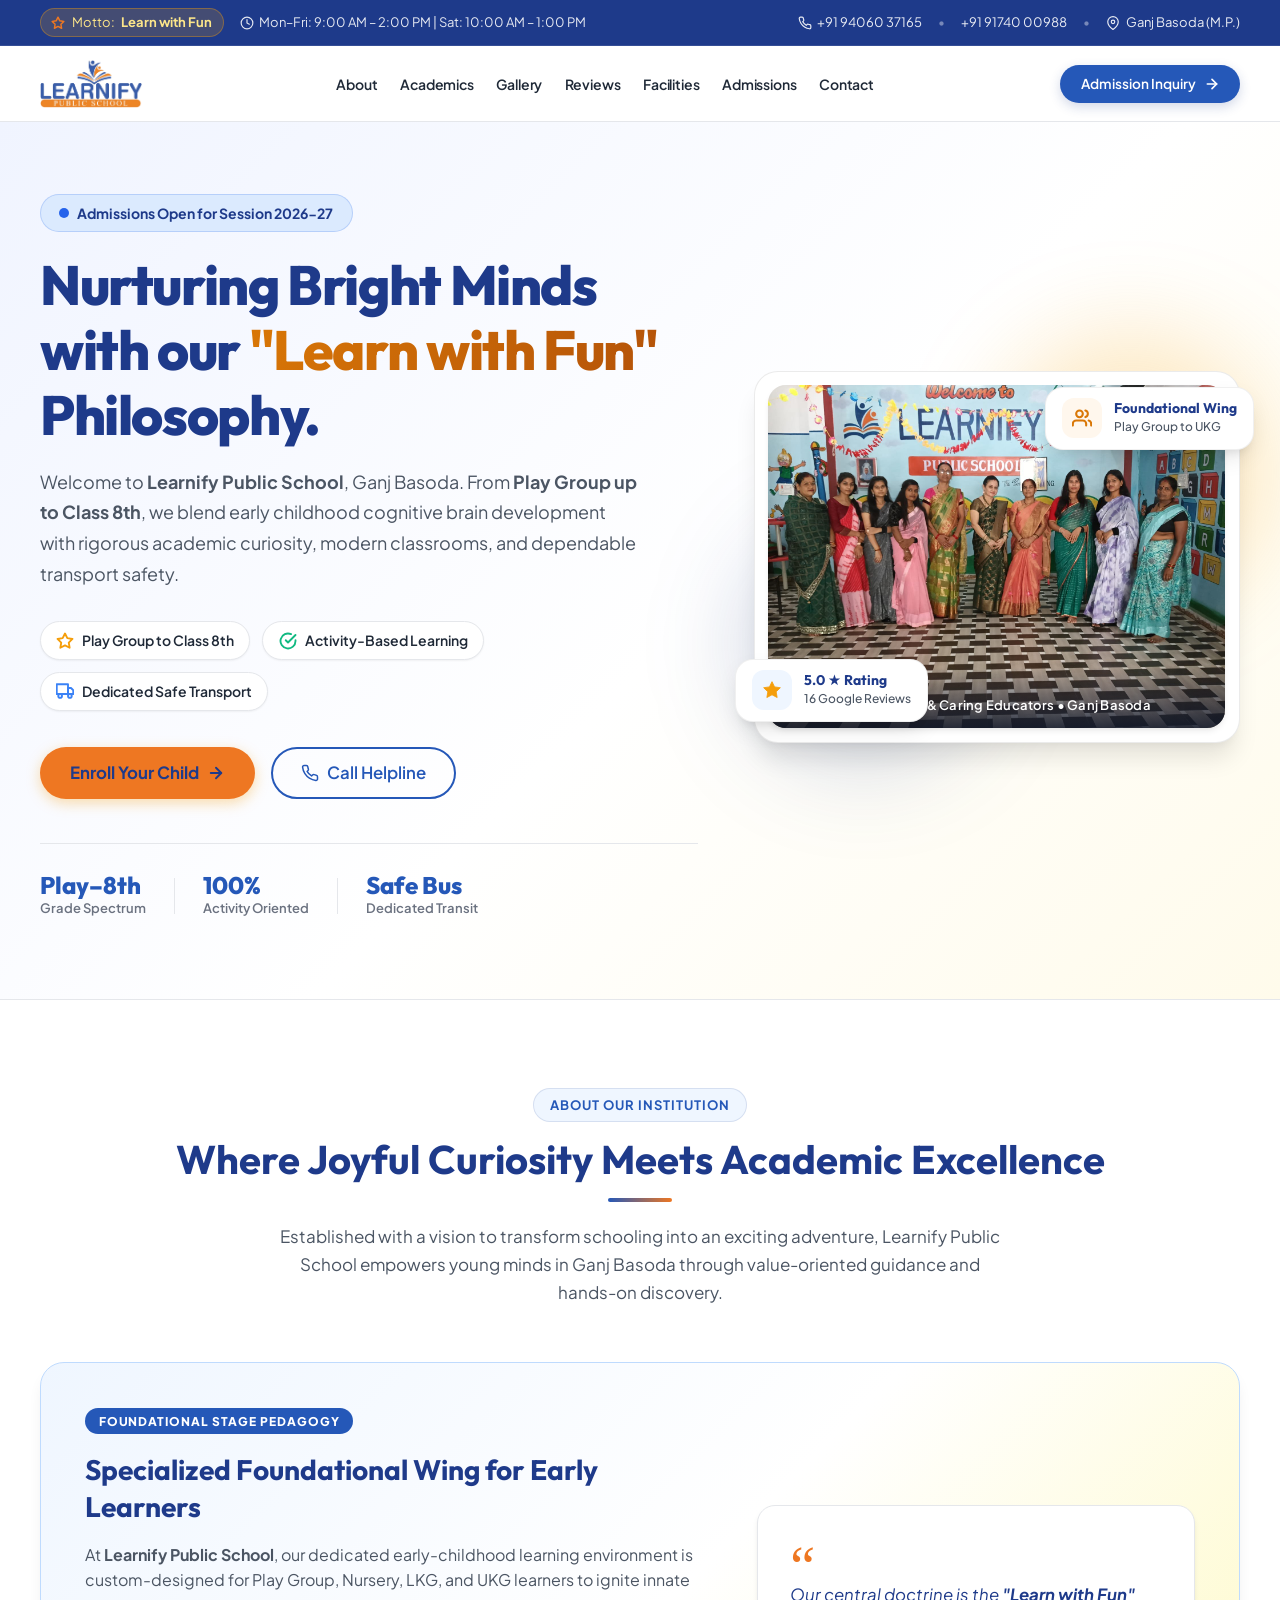
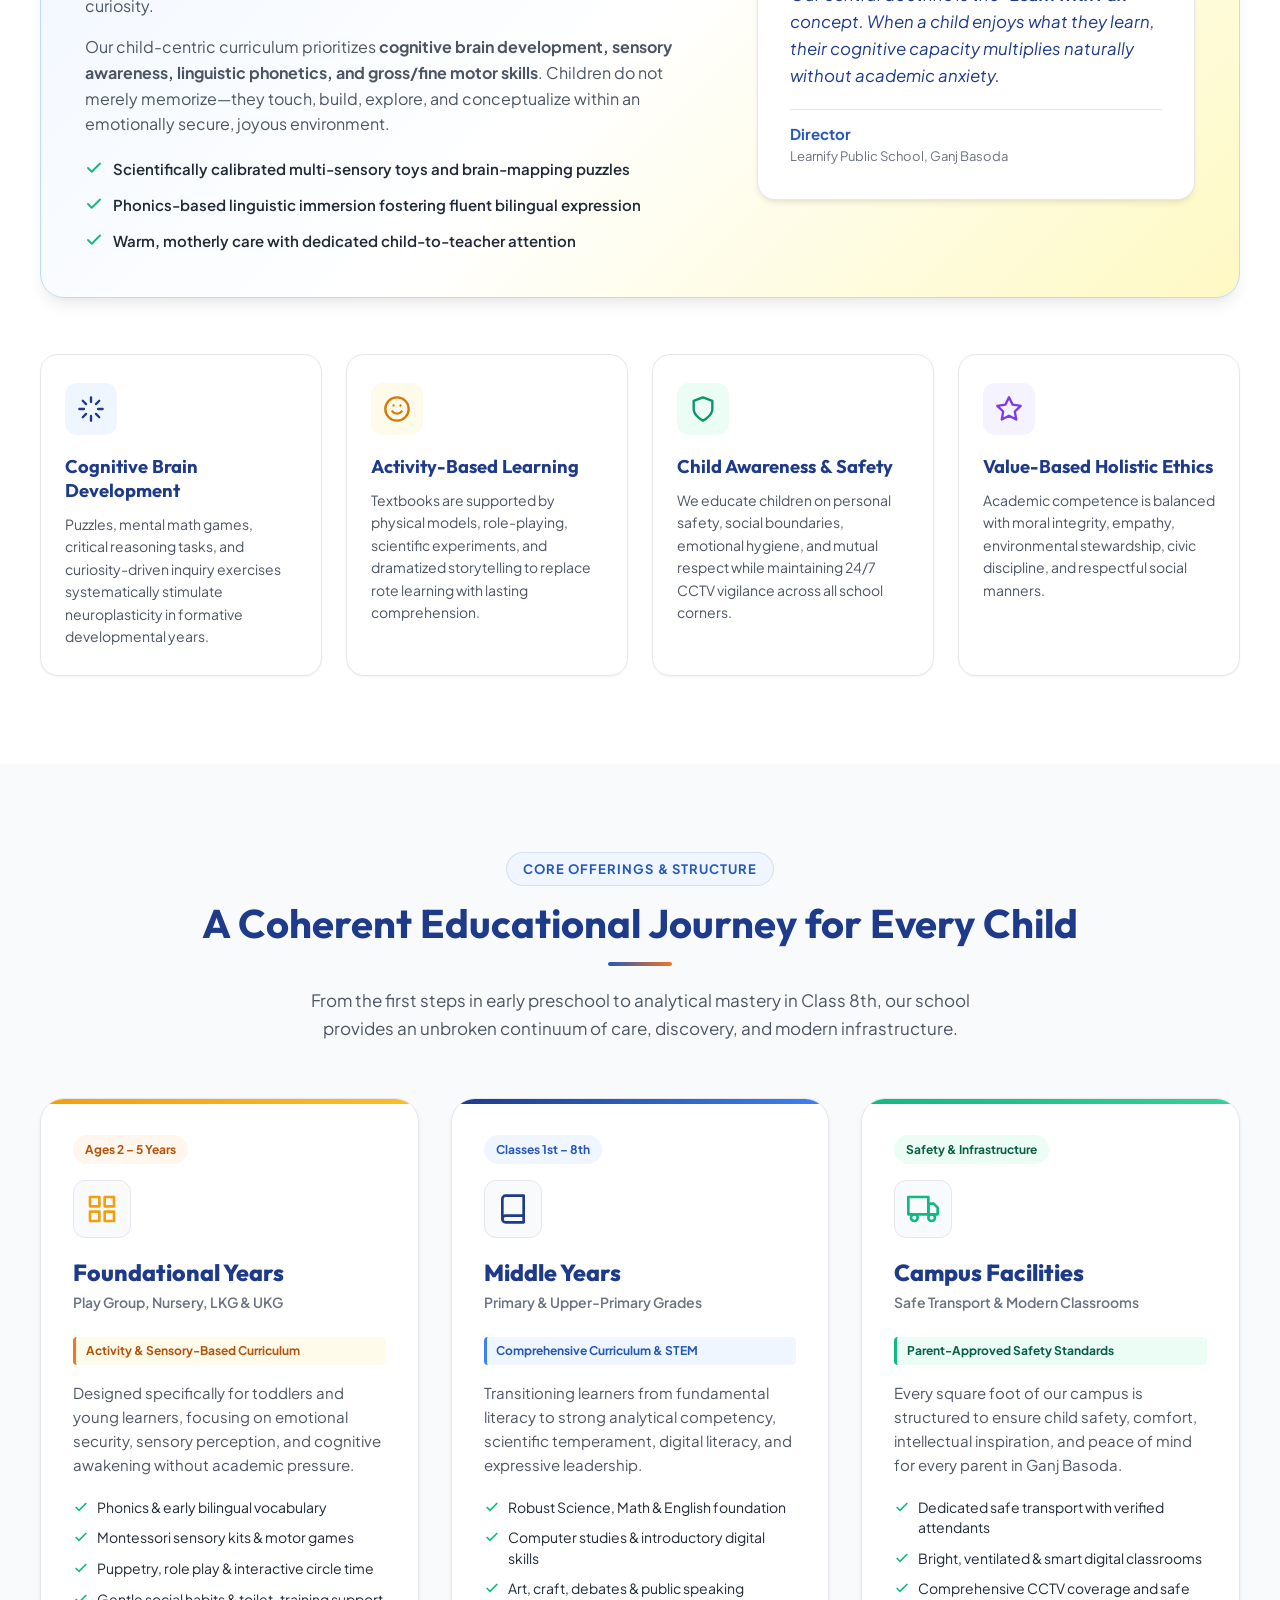
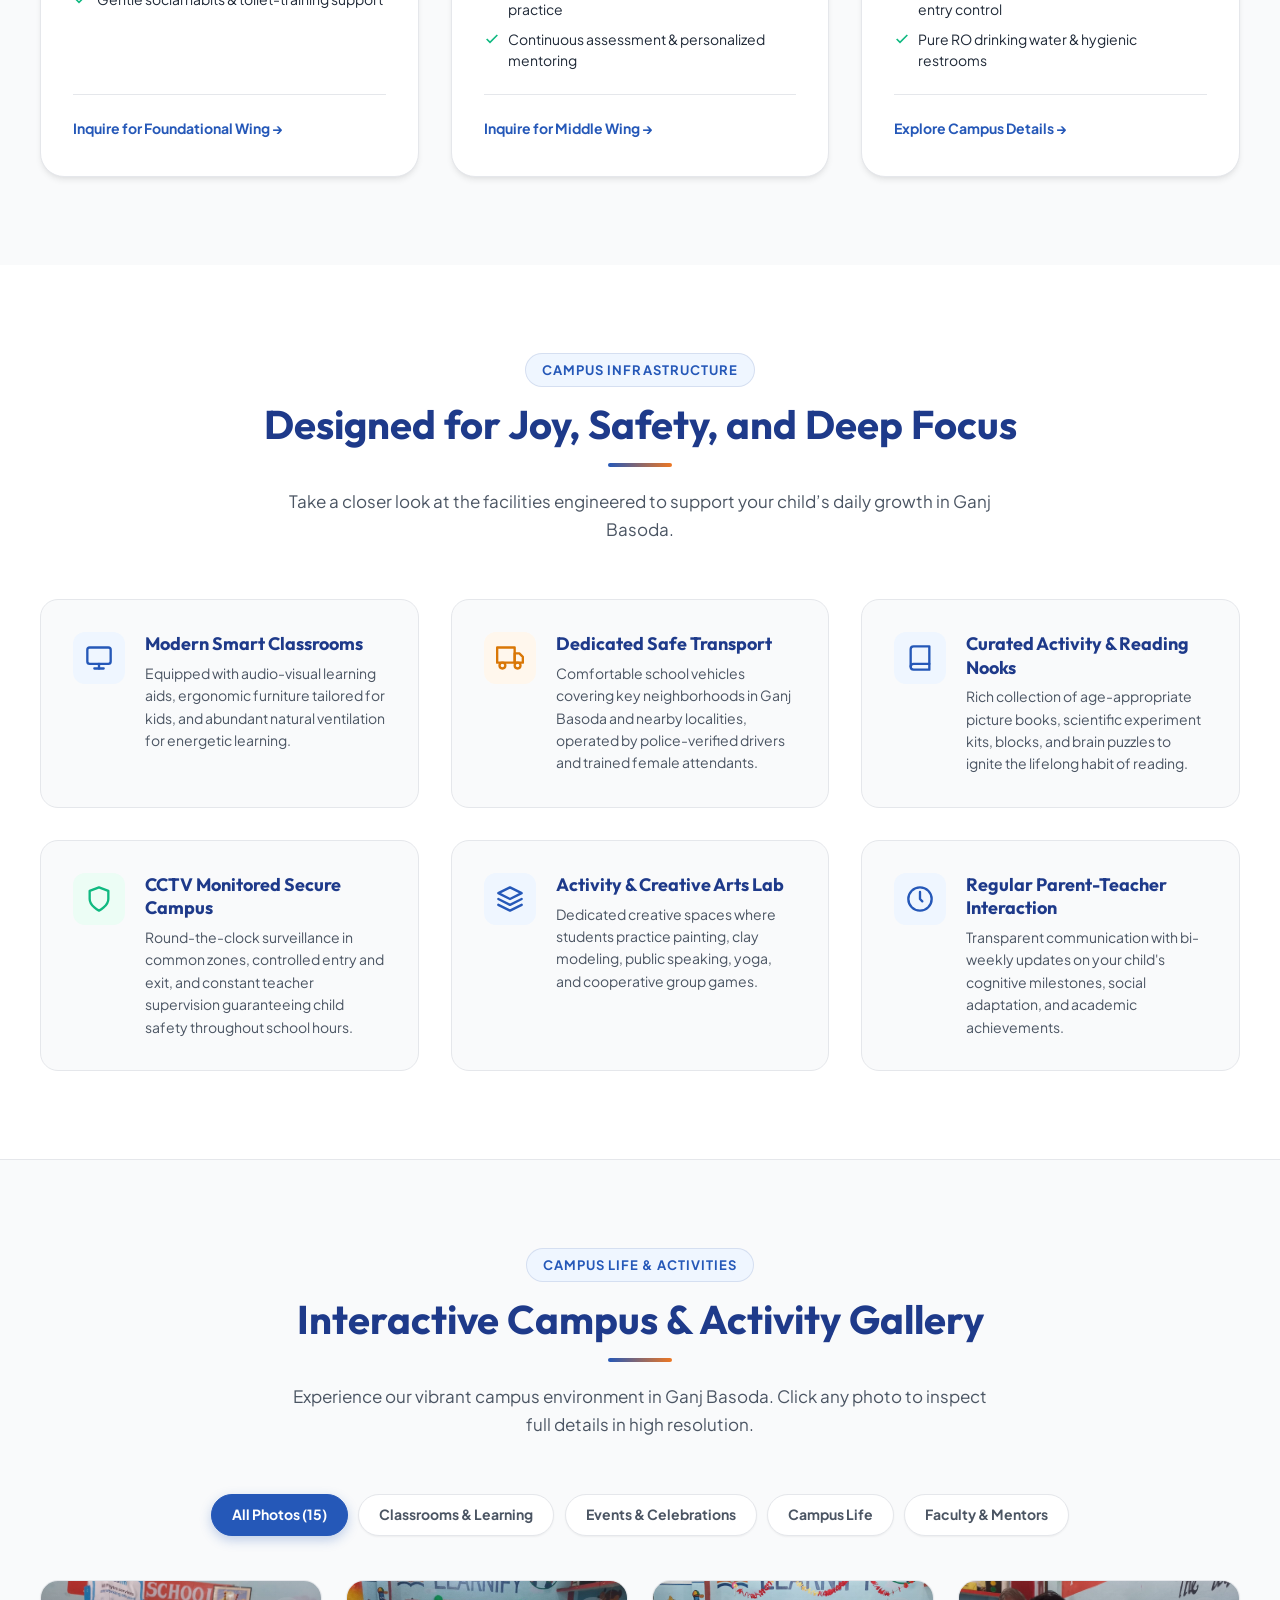
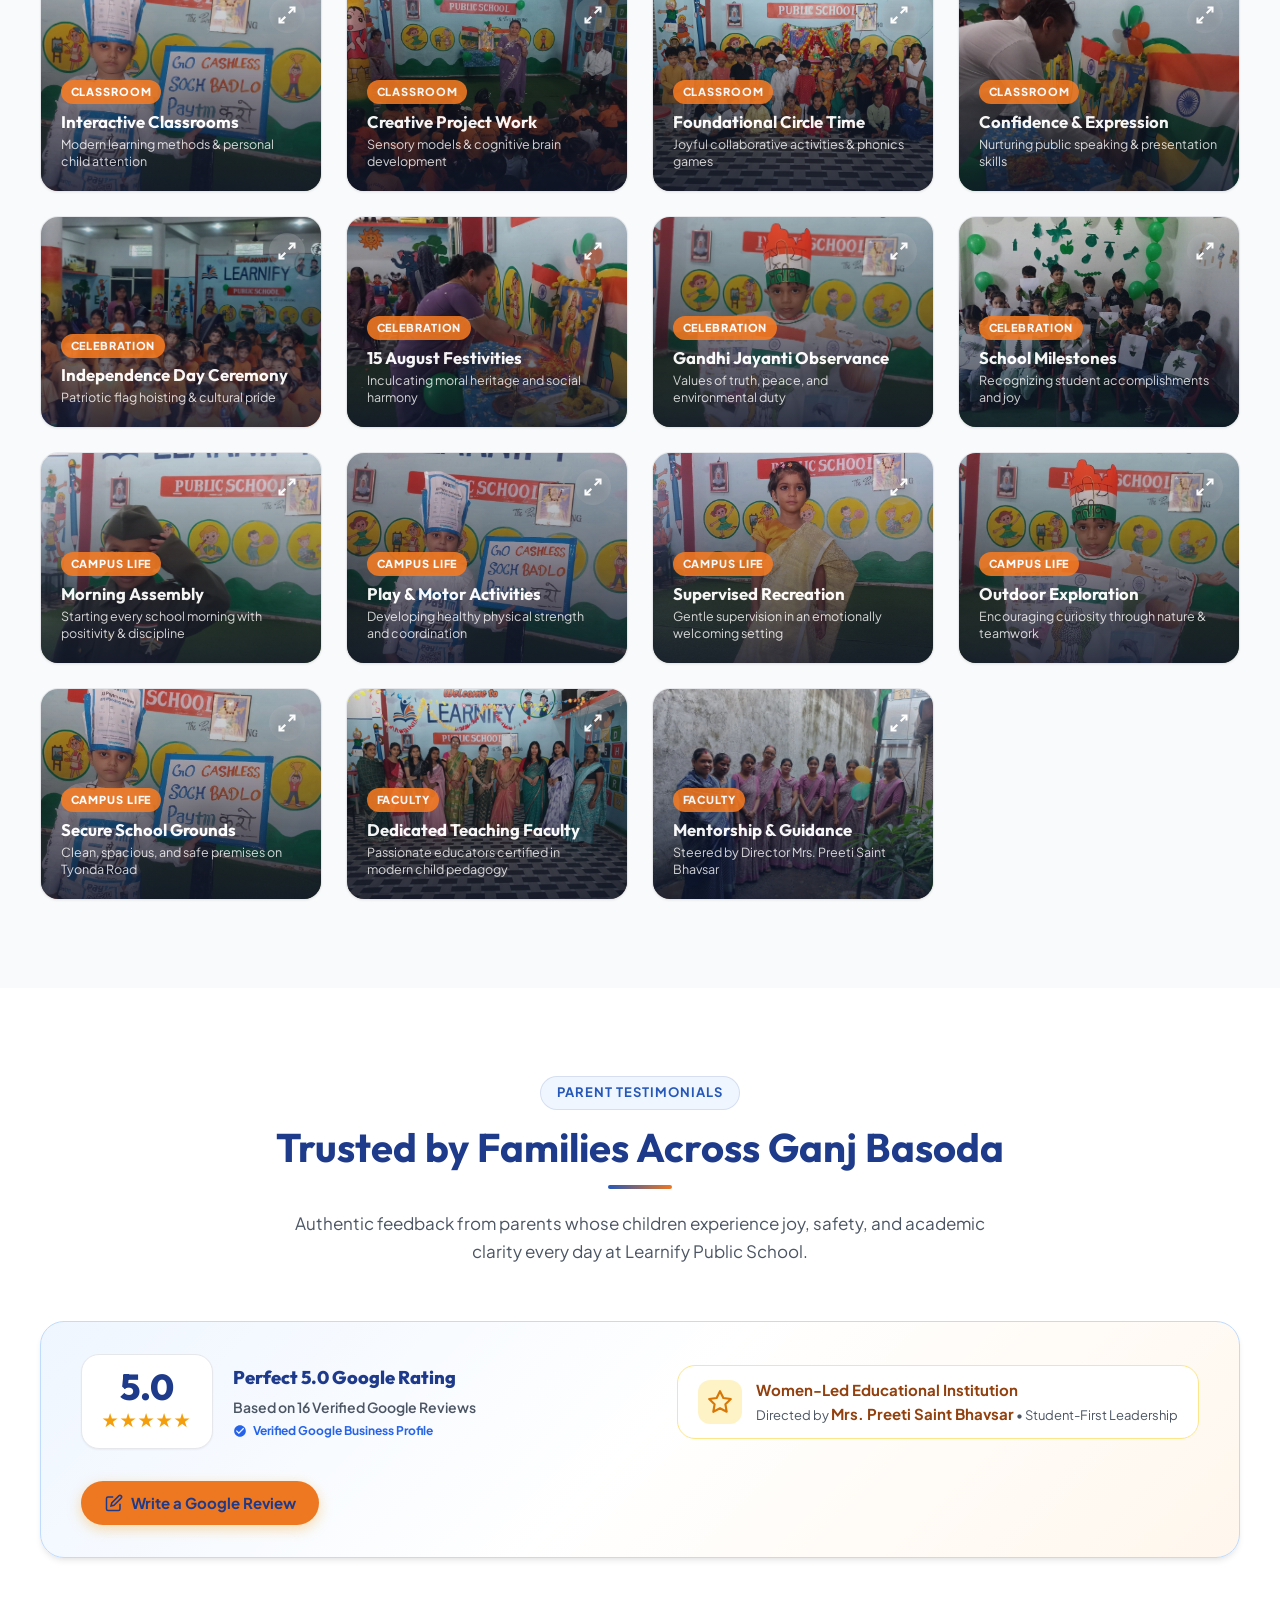
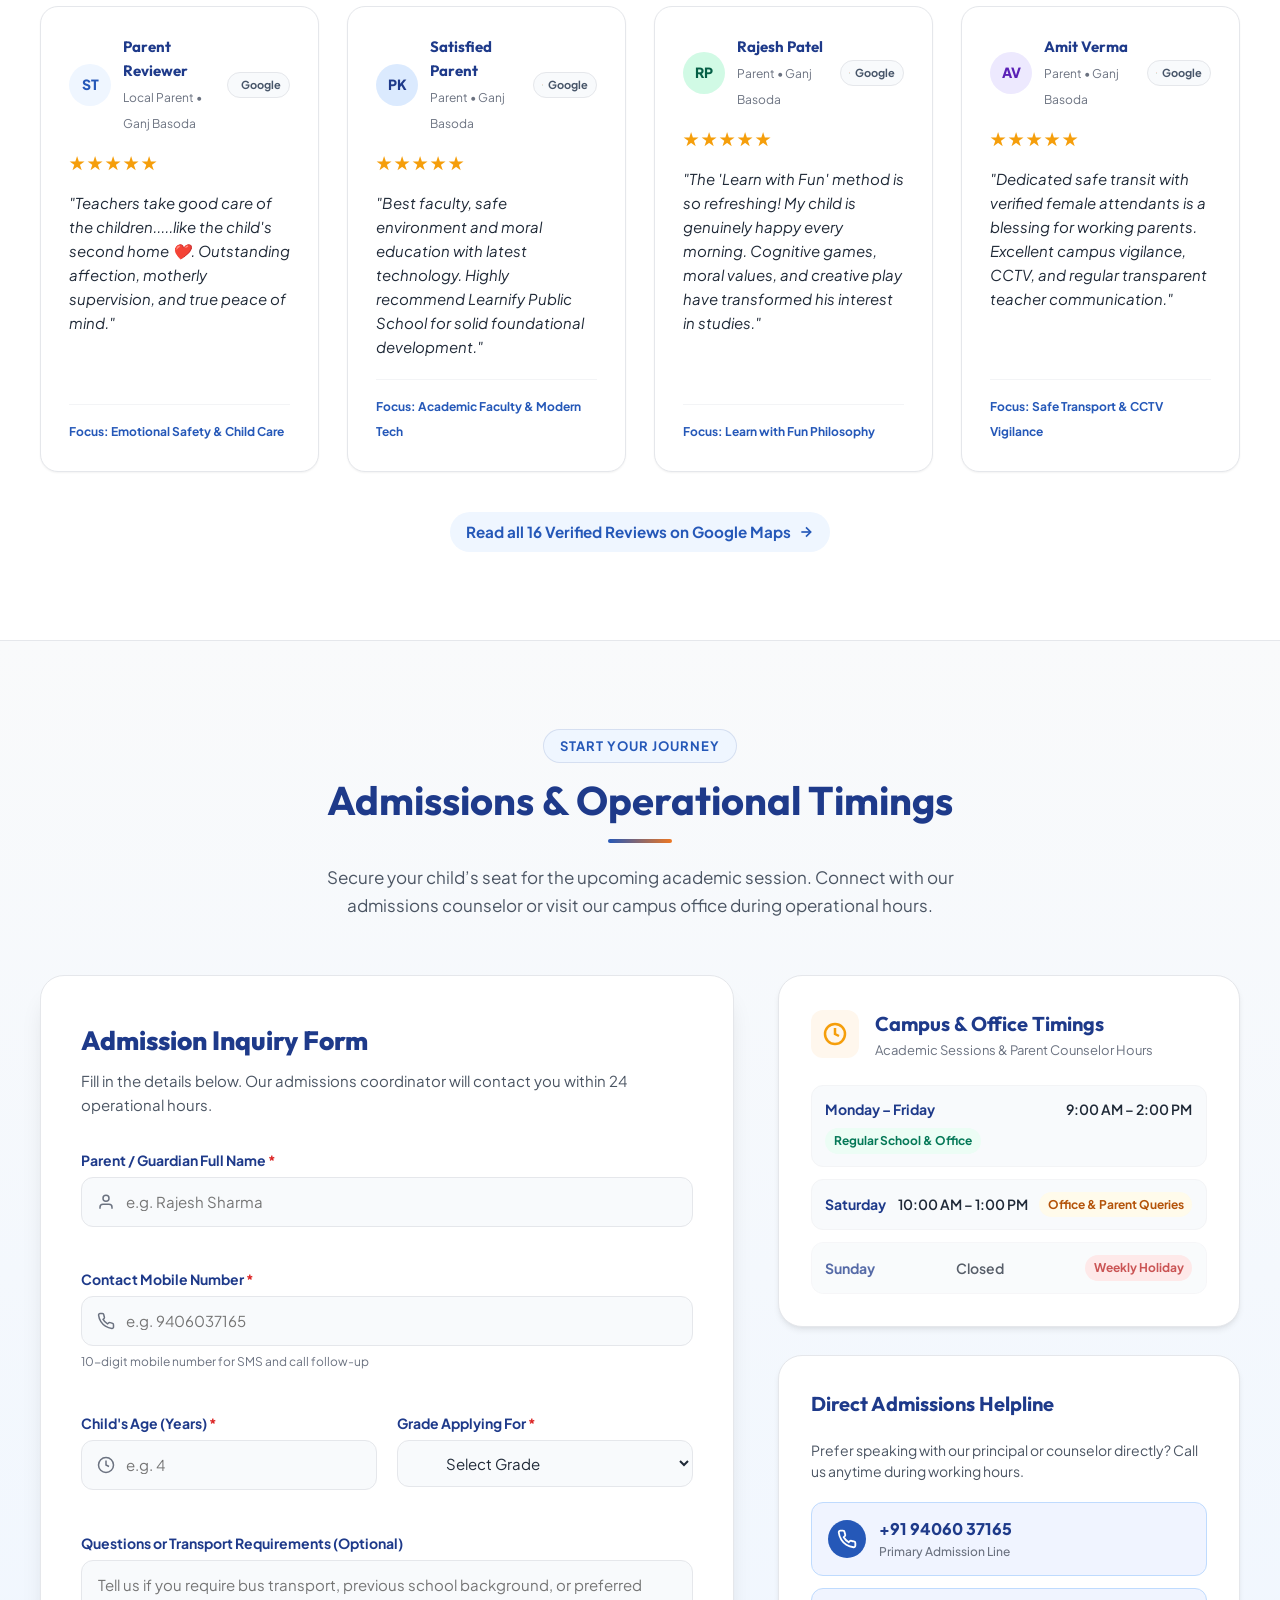
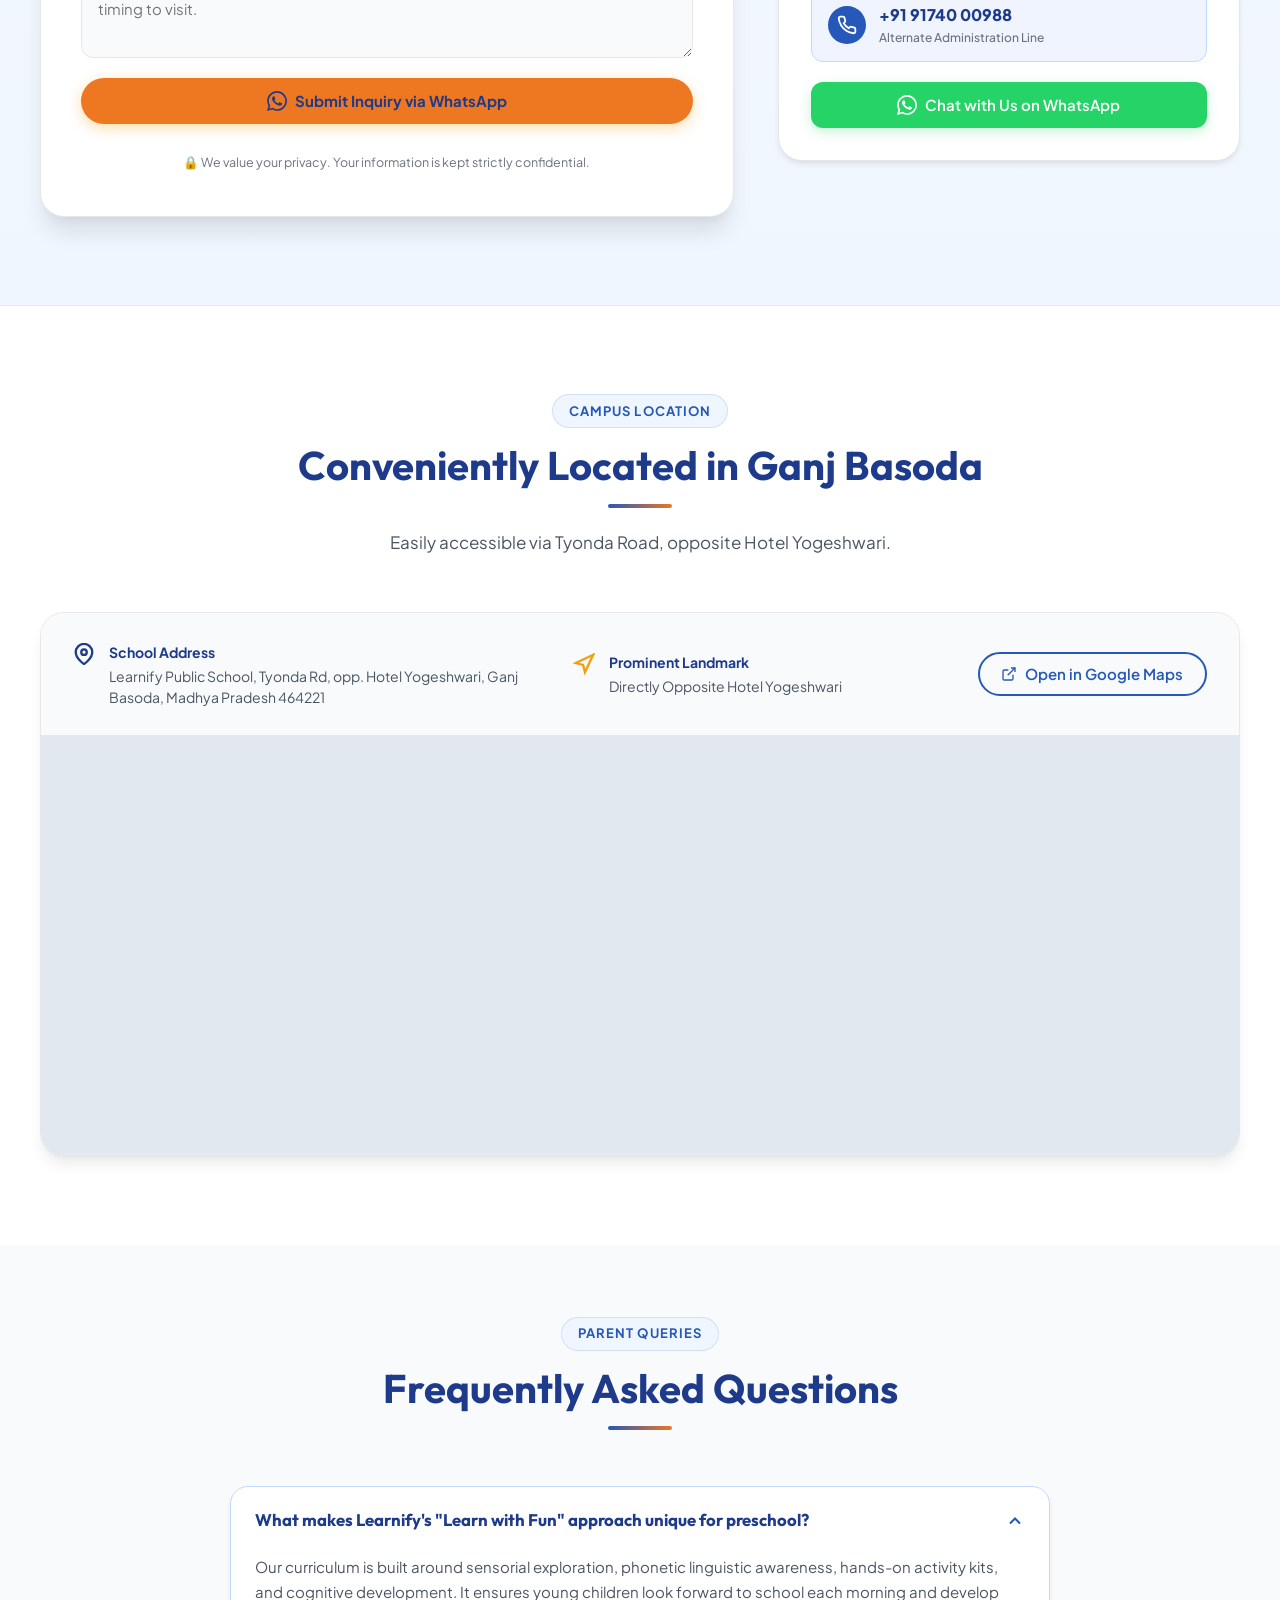
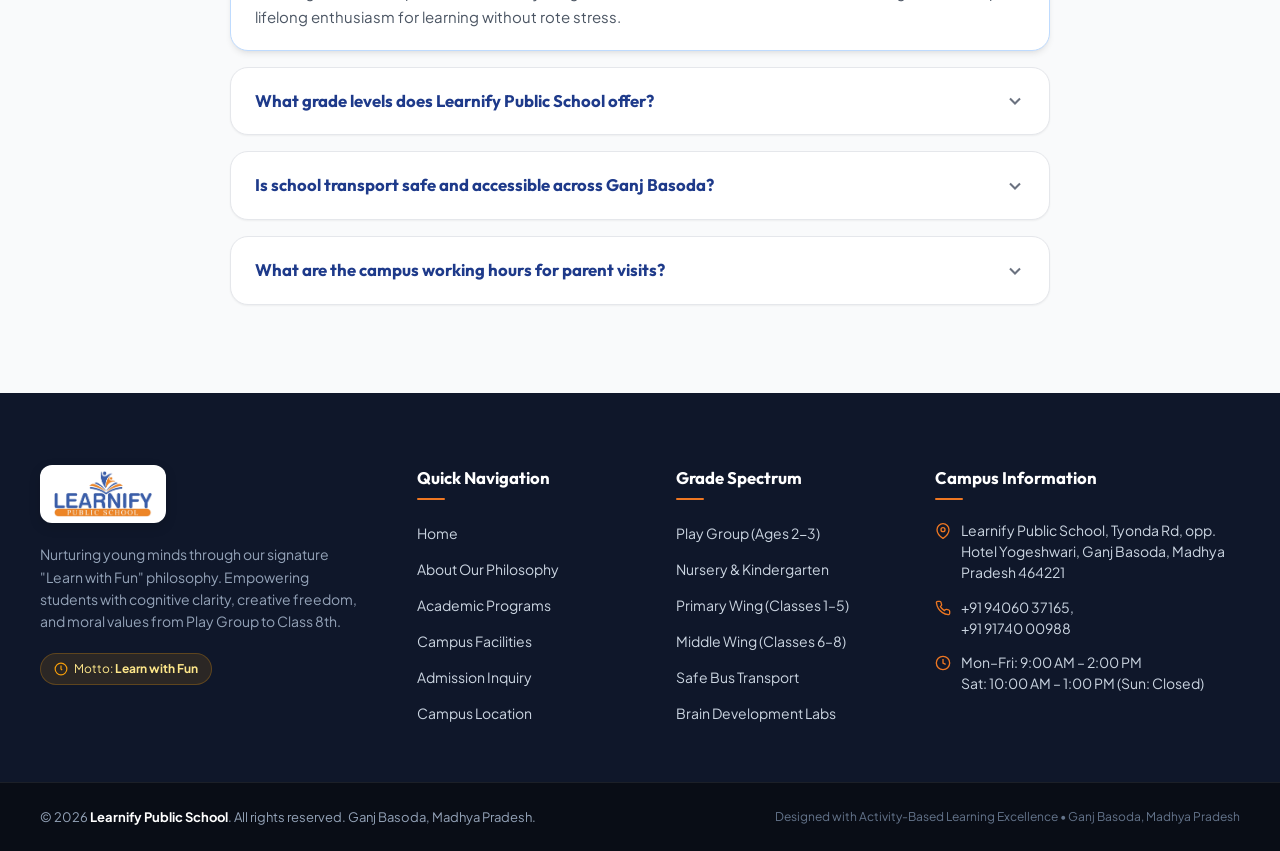
==== commit c1b9a61c: "feat: add gallery assets and update school website content and navigation" ====
--- a/index.html
+++ b/index.html
@@ -72,15 +72,17 @@
         <img src="assets/logo.png" alt="Learnify Public School Logo" class="brand-logo-img">
       </a>
 
-      <!-- Desktop Navigation Menu -->
+      <!-- Navigation Menu -->
       <nav class="primary-nav" id="primary-nav" aria-label="Primary Navigation">
         <ul class="nav-list">
-          <li class="nav-item"><a href="#home" class="nav-link active">Home</a></li>
-          <li class="nav-item"><a href="#about" class="nav-link">About Us</a></li>
-          <li class="nav-item"><a href="#offerings" class="nav-link">Academic Wings</a></li>
+          <li class="nav-item nav-item-home"><a href="#home" class="nav-link active">Home</a></li>
+          <li class="nav-item"><a href="#about" class="nav-link">About</a></li>
+          <li class="nav-item"><a href="#offerings" class="nav-link">Academics</a></li>
+          <li class="nav-item"><a href="#gallery" class="nav-link">Gallery</a></li>
+          <li class="nav-item"><a href="#reviews" class="nav-link">Reviews</a></li>
           <li class="nav-item"><a href="#infrastructure" class="nav-link">Facilities</a></li>
           <li class="nav-item"><a href="#admissions" class="nav-link">Admissions</a></li>
-          <li class="nav-item"><a href="#location" class="nav-link">Visit & Contact</a></li>
+          <li class="nav-item"><a href="#location" class="nav-link">Contact</a></li>
         </ul>
       </nav>
 
@@ -109,7 +111,7 @@
         <div class="hero-content">
           <div class="hero-tag-badge">
             <span class="pulse-indicator" aria-hidden="true"></span>
-            <span>Admissions Open for Session 2025–26</span>
+            <span>Admissions Open for Session 2026-27</span>
           </div>
 
           <h1 class="hero-heading">
@@ -167,81 +169,25 @@
           </div>
         </div>
 
-        <!-- Hero Visual Illustration Frame -->
+        <!-- Hero Visual Real Photo Showcase Frame -->
         <div class="hero-visual">
           <div class="visual-card-wrapper">
             <!-- Decorative Backing Orbs -->
             <div class="decorative-blob blob-1" aria-hidden="true"></div>
             <div class="decorative-blob blob-2" aria-hidden="true"></div>
 
-            <div class="visual-card">
-              <!-- SVG Educational Concept Artwork -->
-              <svg class="illustration-svg" viewBox="0 0 500 420" fill="none" xmlns="http://www.w3.org/2000/svg" role="img" aria-label="Illustration depicting modern joyful learning, books, science, and child growth at Learnify Public School">
-                <!-- Sky & Warm Background Canvas -->
-                <rect width="500" height="420" rx="24" fill="#F8FAFC"/>
-                
-                <!-- School Campus Building Representation -->
-                <path d="M100 340V210L250 130L400 210V340H100Z" fill="#E2E8F0"/>
-                <path d="M220 340V240H280V340H220Z" fill="#1E3A8A"/>
-                <!-- Windows -->
-                <rect x="140" y="230" width="40" height="40" rx="6" fill="#93C5FD"/>
-                <rect x="320" y="230" width="40" height="40" rx="6" fill="#93C5FD"/>
-                <rect x="140" y="285" width="40" height="35" rx="6" fill="#93C5FD"/>
-                <rect x="320" y="285" width="40" height="35" rx="6" fill="#93C5FD"/>
-
-                <!-- Triangular Roof Accent -->
-                <polygon points="250,110 80,205 95,215 250,135 405,215 420,205" fill="#F59E0B"/>
-                
-                <!-- School Flag & Dome -->
-                <circle cx="250" cy="180" r="22" fill="#FFFFFF" stroke="#1E3A8A" stroke-width="4"/>
-                <!-- Clock hands -->
-                <line x1="250" y1="180" x2="250" y2="168" stroke="#1E3A8A" stroke-width="3" stroke-linecap="round"/>
-                <line x1="250" y1="180" x2="258" y2="180" stroke="#F59E0B" stroke-width="3" stroke-linecap="round"/>
-                <line x1="250" y1="110" x2="250" y2="70" stroke="#64748B" stroke-width="3"/>
-                <polygon points="250,70 290,82 250,94" fill="#EF4444"/>
-
-                <!-- Ground Lawn -->
-                <rect x="20" y="340" width="460" height="60" rx="14" fill="#10B981" opacity="0.9"/>
-                
-                <!-- Playful Educational Elements Floating -->
-                <!-- Open Book -->
-                <g transform="translate(60, 80)">
-                  <rect x="0" y="0" width="90" height="65" rx="8" fill="#FFFFFF" filter="drop-shadow(0px 8px 16px rgba(0,0,0,0.08))"/>
-                  <path d="M15 20H40M15 32H35M15 44H42" stroke="#1E3A8A" stroke-width="3" stroke-linecap="round"/>
-                  <path d="M50 20H75M50 32H70M50 44H73" stroke="#F59E0B" stroke-width="3" stroke-linecap="round"/>
-                  <line x1="45" y1="12" x2="45" y2="52" stroke="#CBD5E1" stroke-width="2"/>
-                </g>
-
-                <!-- Science Atom / Discovery Orbit -->
-                <g transform="translate(350, 75)">
-                  <circle cx="45" cy="45" r="38" fill="#EFF6FF"/>
-                  <ellipse cx="45" cy="45" rx="32" ry="12" stroke="#3B82F6" stroke-width="2.5" transform="rotate(30 45 45)"/>
-                  <ellipse cx="45" cy="45" rx="32" ry="12" stroke="#F59E0B" stroke-width="2.5" transform="rotate(-30 45 45)"/>
-                  <circle cx="45" cy="45" r="7" fill="#1E3A8A"/>
-                </g>
-
-                <!-- School Bus Graphic -->
-                <g transform="translate(300, 310)">
-                  <rect x="0" y="0" width="140" height="45" rx="8" fill="#F59E0B"/>
-                  <rect x="95" y="0" width="45" height="45" rx="8" fill="#D97706"/>
-                  <rect x="12" y="8" width="22" height="16" rx="3" fill="#FFFFFF"/>
-                  <rect x="42" y="8" width="22" height="16" rx="3" fill="#FFFFFF"/>
-                  <rect x="72" y="8" width="22" height="16" rx="3" fill="#FFFFFF"/>
-                  <rect x="104" y="8" width="26" height="18" rx="3" fill="#EFF6FF"/>
-                  <!-- Bus Wheels -->
-                  <circle cx="30" cy="45" r="13" fill="#1F2937"/>
-                  <circle cx="30" cy="45" r="6" fill="#94A3B8"/>
-                  <circle cx="110" cy="45" r="13" fill="#1F2937"/>
-                  <circle cx="110" cy="45" r="6" fill="#94A3B8"/>
-                  <!-- Text label -->
-                  <text x="36" y="34" font-family="'Plus Jakarta Sans', sans-serif" font-weight="700" font-size="9" fill="#1E3A8A">SCHOOL BUS</text>
-                </g>
-
-                <!-- Cheerful Stars & Brain Power Sparkles -->
-                <path d="M210 50L213 58L221 61L213 64L210 72L207 64L199 61L207 58Z" fill="#F59E0B"/>
-                <path d="M430 190L432 195L437 197L432 199L430 204L428 199L423 197L428 195Z" fill="#10B981"/>
-                <path d="M70 280L72 285L77 287L72 289L70 294L68 289L63 287L68 285Z" fill="#3B82F6"/>
-              </svg>
+            <div class="visual-card hero-photo-card">
+              <!-- Real Photo of Teaching & School Activities -->
+              <div class="hero-image-container">
+                <img 
+                  src="assets/gallery/teaching-team.jpg" 
+                  alt="Faculty and campus life at Learnify Public School Ganj Basoda" 
+                  class="hero-real-img"
+                >
+                <div class="hero-img-overlay">
+                  <span class="hero-img-caption">🌟 Dedicated Faculty & Caring Educators • Ganj Basoda</span>
+                </div>
+              </div>
 
               <!-- Floating Micro-Badge 1: Foundational Wing -->
               <div class="floating-badge badge-top-right">
@@ -254,14 +200,14 @@
                 </div>
               </div>
 
-              <!-- Floating Micro-Badge 2: Cognitive Development -->
+              <!-- Floating Micro-Badge 2: Google Reviews Rating -->
               <div class="floating-badge badge-bottom-left">
                 <div class="badge-icon-wrap bg-blue">
-                  <svg width="20" height="20" viewBox="0 0 24 24" fill="none" stroke="currentColor" stroke-width="2.5" stroke-linecap="round" stroke-linejoin="round" aria-hidden="true"><path d="M9.5 2A2.5 2.5 0 0 1 12 4.5v15a2.5 2.5 0 0 1-4.96.44 2.5 2.5 0 0 1-2.96-3.08 3 3 0 0 1-.34-5.58 2.5 2.5 0 0 1 1.32-4.24 2.5 2.5 0 0 1 4.44-2.54z"></path><path d="M14.5 2A2.5 2.5 0 0 0 12 4.5v15a2.5 2.5 0 0 0 4.96.44 2.5 2.5 0 0 0 2.96-3.08 3 3 0 0 0 .34-5.58 2.5 2.5 0 0 0-1.32-4.24 2.5 2.5 0 0 0-4.44-2.54z"></path></svg>
+                  <svg width="20" height="20" viewBox="0 0 24 24" fill="#F59E0B" stroke="#F59E0B" stroke-width="1" aria-hidden="true"><polygon points="12 2 15.09 8.26 22 9.27 17 14.14 18.18 21.02 12 17.77 5.82 21.02 7 14.14 2 9.27 8.91 8.26 12 2"></polygon></svg>
                 </div>
                 <div class="badge-text-wrap">
-                  <span class="badge-title">Brain Development</span>
-                  <span class="badge-subtitle">Activity-Based Learning</span>
+                  <span class="badge-title">5.0 ★ Rating</span>
+                  <span class="badge-subtitle">16 Google Reviews</span>
                 </div>
               </div>
             </div>
@@ -318,7 +264,7 @@
                   Our central doctrine is the <strong>"Learn with Fun"</strong> concept. When a child enjoys what they learn, their cognitive capacity multiplies naturally without academic anxiety.
                 </p>
                 <div class="quote-author">
-                  <strong>The Academic Advisory Council</strong>
+                  <strong>Director</strong>
                   <span>Learnify Public School, Ganj Basoda</span>
                 </div>
               </div>
@@ -588,6 +534,414 @@
               <p>Transparent communication with bi-weekly updates on your child's cognitive milestones, social adaptation, and academic achievements.</p>
             </div>
           </div>
+        </div>
+      </div>
+    </section>
+
+    <!-- Interactive Campus Gallery Section -->
+    <section class="gallery-section" id="gallery">
+      <div class="container">
+        <div class="section-header text-center">
+          <span class="section-tag">Campus Life &amp; Activities</span>
+          <h2 class="section-title">Interactive Campus &amp; Activity Gallery</h2>
+          <div class="title-underline" aria-hidden="true"></div>
+          <p class="section-subtitle">
+            Experience our vibrant campus environment in Ganj Basoda. Click any photo to inspect full details in high resolution.
+          </p>
+        </div>
+
+        <!-- Filter Tab Buttons -->
+        <div class="gallery-filter-tabs" role="tablist" aria-label="Gallery category filters">
+          <button class="filter-btn active" data-filter="all" role="tab" aria-selected="true">All Photos (15)</button>
+          <button class="filter-btn" data-filter="classroom" role="tab" aria-selected="false">Classrooms &amp; Learning</button>
+          <button class="filter-btn" data-filter="activity" role="tab" aria-selected="false">Events &amp; Celebrations</button>
+          <button class="filter-btn" data-filter="campus" role="tab" aria-selected="false">Campus Life</button>
+          <button class="filter-btn" data-filter="faculty" role="tab" aria-selected="false">Faculty &amp; Mentors</button>
+        </div>
+
+        <!-- Gallery Grid -->
+        <div class="gallery-grid" id="gallery-grid">
+          <!-- Item 1: Classroom -->
+          <article class="gallery-card" data-category="classroom" tabindex="0" role="button" aria-label="Open Interactive Classrooms photo">
+            <div class="gallery-img-wrap">
+              <img src="assets/gallery/classroom-learning.jpg" alt="Interactive classroom teaching at Learnify Public School" loading="lazy">
+              <div class="gallery-overlay">
+                <span class="gallery-category-pill">Classroom</span>
+                <h4 class="gallery-img-title">Interactive Classrooms</h4>
+                <p class="gallery-img-caption">Modern learning methods &amp; personal child attention</p>
+                <span class="expand-icon" aria-hidden="true">
+                  <svg width="20" height="20" viewBox="0 0 24 24" fill="none" stroke="currentColor" stroke-width="2.5"><polyline points="15 3 21 3 21 9"></polyline><polyline points="9 21 3 21 3 15"></polyline><line x1="21" y1="3" x2="14" y2="10"></line><line x1="3" y1="21" x2="10" y2="14"></line></svg>
+                </span>
+              </div>
+            </div>
+          </article>
+
+          <!-- Item 2: Creative Learning -->
+          <article class="gallery-card" data-category="classroom" tabindex="0" role="button" aria-label="Open Creative Learning photo">
+            <div class="gallery-img-wrap">
+              <img src="assets/gallery/students-creative.jpg" alt="Students engaged in creative projects" loading="lazy">
+              <div class="gallery-overlay">
+                <span class="gallery-category-pill">Classroom</span>
+                <h4 class="gallery-img-title">Creative Project Work</h4>
+                <p class="gallery-img-caption">Sensory models &amp; cognitive brain development</p>
+                <span class="expand-icon" aria-hidden="true">
+                  <svg width="20" height="20" viewBox="0 0 24 24" fill="none" stroke="currentColor" stroke-width="2.5"><polyline points="15 3 21 3 21 9"></polyline><polyline points="9 21 3 21 3 15"></polyline><line x1="21" y1="3" x2="14" y2="10"></line><line x1="3" y1="21" x2="10" y2="14"></line></svg>
+                </span>
+              </div>
+            </div>
+          </article>
+
+          <!-- Item 3: Activity Circle -->
+          <article class="gallery-card" data-category="classroom" tabindex="0" role="button" aria-label="Open Activity Circle photo">
+            <div class="gallery-img-wrap">
+              <img src="assets/gallery/activity-circle.jpg" alt="Children participating in circle time activities" loading="lazy">
+              <div class="gallery-overlay">
+                <span class="gallery-category-pill">Classroom</span>
+                <h4 class="gallery-img-title">Foundational Circle Time</h4>
+                <p class="gallery-img-caption">Joyful collaborative activities &amp; phonics games</p>
+                <span class="expand-icon" aria-hidden="true">
+                  <svg width="20" height="20" viewBox="0 0 24 24" fill="none" stroke="currentColor" stroke-width="2.5"><polyline points="15 3 21 3 21 9"></polyline><polyline points="9 21 3 21 3 15"></polyline><line x1="21" y1="3" x2="14" y2="10"></line><line x1="3" y1="21" x2="10" y2="14"></line></svg>
+                </span>
+              </div>
+            </div>
+          </article>
+
+          <!-- Item 4: Public Speaking -->
+          <article class="gallery-card" data-category="classroom" tabindex="0" role="button" aria-label="Open Confidence &amp; Public Speaking photo">
+            <div class="gallery-img-wrap">
+              <img src="assets/gallery/school-presentation.jpg" alt="Student delivering presentation" loading="lazy">
+              <div class="gallery-overlay">
+                <span class="gallery-category-pill">Classroom</span>
+                <h4 class="gallery-img-title">Confidence &amp; Expression</h4>
+                <p class="gallery-img-caption">Nurturing public speaking &amp; presentation skills</p>
+                <span class="expand-icon" aria-hidden="true">
+                  <svg width="20" height="20" viewBox="0 0 24 24" fill="none" stroke="currentColor" stroke-width="2.5"><polyline points="15 3 21 3 21 9"></polyline><polyline points="9 21 3 21 3 15"></polyline><line x1="21" y1="3" x2="14" y2="10"></line><line x1="3" y1="21" x2="10" y2="14"></line></svg>
+                </span>
+              </div>
+            </div>
+          </article>
+
+          <!-- Item 5: Independence Day Ceremony -->
+          <article class="gallery-card" data-category="activity" tabindex="0" role="button" aria-label="Open Independence Day Ceremony photo">
+            <div class="gallery-img-wrap">
+              <img src="assets/gallery/independence-day-ceremony.jpg" alt="Independence Day flag hoisting celebration" loading="lazy">
+              <div class="gallery-overlay">
+                <span class="gallery-category-pill">Celebration</span>
+                <h4 class="gallery-img-title">Independence Day Ceremony</h4>
+                <p class="gallery-img-caption">Patriotic flag hoisting &amp; cultural pride</p>
+                <span class="expand-icon" aria-hidden="true">
+                  <svg width="20" height="20" viewBox="0 0 24 24" fill="none" stroke="currentColor" stroke-width="2.5"><polyline points="15 3 21 3 21 9"></polyline><polyline points="9 21 3 21 3 15"></polyline><line x1="21" y1="3" x2="14" y2="10"></line><line x1="3" y1="21" x2="10" y2="14"></line></svg>
+                </span>
+              </div>
+            </div>
+          </article>
+
+          <!-- Item 6: Independence Day Event -->
+          <article class="gallery-card" data-category="activity" tabindex="0" role="button" aria-label="Open 15 August Festivities photo">
+            <div class="gallery-img-wrap">
+              <img src="assets/gallery/independence-day-event.jpg" alt="Children performing in cultural programs" loading="lazy">
+              <div class="gallery-overlay">
+                <span class="gallery-category-pill">Celebration</span>
+                <h4 class="gallery-img-title">15 August Festivities</h4>
+                <p class="gallery-img-caption">Inculcating moral heritage and social harmony</p>
+                <span class="expand-icon" aria-hidden="true">
+                  <svg width="20" height="20" viewBox="0 0 24 24" fill="none" stroke="currentColor" stroke-width="2.5"><polyline points="15 3 21 3 21 9"></polyline><polyline points="9 21 3 21 3 15"></polyline><line x1="21" y1="3" x2="14" y2="10"></line><line x1="3" y1="21" x2="10" y2="14"></line></svg>
+                </span>
+              </div>
+            </div>
+          </article>
+
+          <!-- Item 7: Gandhi Jayanti -->
+          <article class="gallery-card" data-category="activity" tabindex="0" role="button" aria-label="Open Gandhi Jayanti Celebration photo">
+            <div class="gallery-img-wrap">
+              <img src="assets/gallery/activity-gandhi-jayanti.jpg" alt="Gandhi Jayanti moral learning event" loading="lazy">
+              <div class="gallery-overlay">
+                <span class="gallery-category-pill">Celebration</span>
+                <h4 class="gallery-img-title">Gandhi Jayanti Observance</h4>
+                <p class="gallery-img-caption">Values of truth, peace, and environmental duty</p>
+                <span class="expand-icon" aria-hidden="true">
+                  <svg width="20" height="20" viewBox="0 0 24 24" fill="none" stroke="currentColor" stroke-width="2.5"><polyline points="15 3 21 3 21 9"></polyline><polyline points="9 21 3 21 3 15"></polyline><line x1="21" y1="3" x2="14" y2="10"></line><line x1="3" y1="21" x2="10" y2="14"></line></svg>
+                </span>
+              </div>
+            </div>
+          </article>
+
+          <!-- Item 8: Annual Celebrations -->
+          <article class="gallery-card" data-category="activity" tabindex="0" role="button" aria-label="Open School Gathering &amp; Milestones photo">
+            <div class="gallery-img-wrap">
+              <img src="assets/gallery/campus-moment-6.jpg" alt="School milestone celebration" loading="lazy">
+              <div class="gallery-overlay">
+                <span class="gallery-category-pill">Celebration</span>
+                <h4 class="gallery-img-title">School Milestones</h4>
+                <p class="gallery-img-caption">Recognizing student accomplishments and joy</p>
+                <span class="expand-icon" aria-hidden="true">
+                  <svg width="20" height="20" viewBox="0 0 24 24" fill="none" stroke="currentColor" stroke-width="2.5"><polyline points="15 3 21 3 21 9"></polyline><polyline points="9 21 3 21 3 15"></polyline><line x1="21" y1="3" x2="14" y2="10"></line><line x1="3" y1="21" x2="10" y2="14"></line></svg>
+                </span>
+              </div>
+            </div>
+          </article>
+
+          <!-- Item 9: Campus Assembly -->
+          <article class="gallery-card" data-category="campus" tabindex="0" role="button" aria-label="Open Morning Assembly photo">
+            <div class="gallery-img-wrap">
+              <img src="assets/gallery/campus-moment-1.jpg" alt="Students lined up during morning assembly" loading="lazy">
+              <div class="gallery-overlay">
+                <span class="gallery-category-pill">Campus Life</span>
+                <h4 class="gallery-img-title">Morning Assembly</h4>
+                <p class="gallery-img-caption">Starting every school morning with positivity &amp; discipline</p>
+                <span class="expand-icon" aria-hidden="true">
+                  <svg width="20" height="20" viewBox="0 0 24 24" fill="none" stroke="currentColor" stroke-width="2.5"><polyline points="15 3 21 3 21 9"></polyline><polyline points="9 21 3 21 3 15"></polyline><line x1="21" y1="3" x2="14" y2="10"></line><line x1="3" y1="21" x2="10" y2="14"></line></svg>
+                </span>
+              </div>
+            </div>
+          </article>
+
+          <!-- Item 10: Play &amp; Motor Skills -->
+          <article class="gallery-card" data-category="campus" tabindex="0" role="button" aria-label="Open Play &amp; Motor Activities photo">
+            <div class="gallery-img-wrap">
+              <img src="assets/gallery/campus-moment-2.jpg" alt="Children playing in campus recreation area" loading="lazy">
+              <div class="gallery-overlay">
+                <span class="gallery-category-pill">Campus Life</span>
+                <h4 class="gallery-img-title">Play &amp; Motor Activities</h4>
+                <p class="gallery-img-caption">Developing healthy physical strength and coordination</p>
+                <span class="expand-icon" aria-hidden="true">
+                  <svg width="20" height="20" viewBox="0 0 24 24" fill="none" stroke="currentColor" stroke-width="2.5"><polyline points="15 3 21 3 21 9"></polyline><polyline points="9 21 3 21 3 15"></polyline><line x1="21" y1="3" x2="14" y2="10"></line><line x1="3" y1="21" x2="10" y2="14"></line></svg>
+                </span>
+              </div>
+            </div>
+          </article>
+
+          <!-- Item 11: Recreation Corner -->
+          <article class="gallery-card" data-category="campus" tabindex="0" role="button" aria-label="Open Supervised Recreation photo">
+            <div class="gallery-img-wrap">
+              <img src="assets/gallery/campus-moment-3.jpg" alt="Supervised child activity area" loading="lazy">
+              <div class="gallery-overlay">
+                <span class="gallery-category-pill">Campus Life</span>
+                <h4 class="gallery-img-title">Supervised Recreation</h4>
+                <p class="gallery-img-caption">Gentle supervision in an emotionally welcoming setting</p>
+                <span class="expand-icon" aria-hidden="true">
+                  <svg width="20" height="20" viewBox="0 0 24 24" fill="none" stroke="currentColor" stroke-width="2.5"><polyline points="15 3 21 3 21 9"></polyline><polyline points="9 21 3 21 3 15"></polyline><line x1="21" y1="3" x2="14" y2="10"></line><line x1="3" y1="21" x2="10" y2="14"></line></svg>
+                </span>
+              </div>
+            </div>
+          </article>
+
+          <!-- Item 12: Outdoor Exploration -->
+          <article class="gallery-card" data-category="campus" tabindex="0" role="button" aria-label="Open Outdoor Exploration photo">
+            <div class="gallery-img-wrap">
+              <img src="assets/gallery/campus-moment-4.jpg" alt="Students engaged in outdoor activities" loading="lazy">
+              <div class="gallery-overlay">
+                <span class="gallery-category-pill">Campus Life</span>
+                <h4 class="gallery-img-title">Outdoor Exploration</h4>
+                <p class="gallery-img-caption">Encouraging curiosity through nature &amp; teamwork</p>
+                <span class="expand-icon" aria-hidden="true">
+                  <svg width="20" height="20" viewBox="0 0 24 24" fill="none" stroke="currentColor" stroke-width="2.5"><polyline points="15 3 21 3 21 9"></polyline><polyline points="9 21 3 21 3 15"></polyline><line x1="21" y1="3" x2="14" y2="10"></line><line x1="3" y1="21" x2="10" y2="14"></line></svg>
+                </span>
+              </div>
+            </div>
+          </article>
+
+          <!-- Item 13: Courtyard &amp; Grounds -->
+          <article class="gallery-card" data-category="campus" tabindex="0" role="button" aria-label="Open Secure School Grounds photo">
+            <div class="gallery-img-wrap">
+              <img src="assets/gallery/campus-moment-5.jpg" alt="School grounds in Ganj Basoda" loading="lazy">
+              <div class="gallery-overlay">
+                <span class="gallery-category-pill">Campus Life</span>
+                <h4 class="gallery-img-title">Secure School Grounds</h4>
+                <p class="gallery-img-caption">Clean, spacious, and safe premises on Tyonda Road</p>
+                <span class="expand-icon" aria-hidden="true">
+                  <svg width="20" height="20" viewBox="0 0 24 24" fill="none" stroke="currentColor" stroke-width="2.5"><polyline points="15 3 21 3 21 9"></polyline><polyline points="9 21 3 21 3 15"></polyline><line x1="21" y1="3" x2="14" y2="10"></line><line x1="3" y1="21" x2="10" y2="14"></line></svg>
+                </span>
+              </div>
+            </div>
+          </article>
+
+          <!-- Item 14: Teaching Team -->
+          <article class="gallery-card" data-category="faculty" tabindex="0" role="button" aria-label="Open Teaching Faculty photo">
+            <div class="gallery-img-wrap">
+              <img src="assets/gallery/teaching-team.jpg" alt="Teaching staff at Learnify Public School" loading="lazy">
+              <div class="gallery-overlay">
+                <span class="gallery-category-pill">Faculty</span>
+                <h4 class="gallery-img-title">Dedicated Teaching Faculty</h4>
+                <p class="gallery-img-caption">Passionate educators certified in modern child pedagogy</p>
+                <span class="expand-icon" aria-hidden="true">
+                  <svg width="20" height="20" viewBox="0 0 24 24" fill="none" stroke="currentColor" stroke-width="2.5"><polyline points="15 3 21 3 21 9"></polyline><polyline points="9 21 3 21 3 15"></polyline><line x1="21" y1="3" x2="14" y2="10"></line><line x1="3" y1="21" x2="10" y2="14"></line></svg>
+                </span>
+              </div>
+            </div>
+          </article>
+
+          <!-- Item 15: Mentorship Leadership -->
+          <article class="gallery-card" data-category="faculty" tabindex="0" role="button" aria-label="Open School Leadership photo">
+            <div class="gallery-img-wrap">
+              <img src="assets/gallery/faculty-staff.jpg" alt="School leadership and faculty members" loading="lazy">
+              <div class="gallery-overlay">
+                <span class="gallery-category-pill">Faculty</span>
+                <h4 class="gallery-img-title">Mentorship &amp; Guidance</h4>
+                <p class="gallery-img-caption">Steered by Director Mrs. Preeti Saint Bhavsar</p>
+                <span class="expand-icon" aria-hidden="true">
+                  <svg width="20" height="20" viewBox="0 0 24 24" fill="none" stroke="currentColor" stroke-width="2.5"><polyline points="15 3 21 3 21 9"></polyline><polyline points="9 21 3 21 3 15"></polyline><line x1="21" y1="3" x2="14" y2="10"></line><line x1="3" y1="21" x2="10" y2="14"></line></svg>
+                </span>
+              </div>
+            </div>
+          </article>
+        </div>
+      </div>
+    </section>
+
+    <!-- Parent Reviews & Testimonials Section (Google Business Profile Incorporated) -->
+    <section class="reviews-section" id="reviews">
+      <div class="container">
+        <div class="section-header text-center">
+          <span class="section-tag">Parent Testimonials</span>
+          <h2 class="section-title">Trusted by Families Across Ganj Basoda</h2>
+          <div class="title-underline" aria-hidden="true"></div>
+          <p class="section-subtitle">
+            Authentic feedback from parents whose children experience joy, safety, and academic clarity every day at Learnify Public School.
+          </p>
+        </div>
+
+        <!-- Google Business Rating Banner -->
+        <div class="google-rating-banner">
+          <div class="rating-stat-card">
+            <div class="rating-number-wrap">
+              <span class="rating-score">5.0</span>
+              <div class="stars-cluster" aria-label="5 out of 5 stars">
+                <span>★</span><span>★</span><span>★</span><span>★</span><span>★</span>
+              </div>
+            </div>
+            <div class="rating-meta">
+              <strong class="rating-source">Perfect 5.0 Google Rating</strong>
+              <span class="rating-count">Based on 16 Verified Google Reviews</span>
+              <span class="verified-place-tag">
+                <svg width="14" height="14" viewBox="0 0 24 24" fill="#2563EB"><path d="M12 2C6.48 2 2 6.48 2 12s4.48 10 10 10 10-4.48 10-10S17.52 2 12 2zm-2 15l-5-5 1.41-1.41L10 14.17l7.59-7.59L19 8l-9 9z"/></svg>
+                Verified Google Business Profile
+              </span>
+            </div>
+          </div>
+
+          <div class="institution-distinction">
+            <div class="distinction-icon">
+              <svg width="26" height="26" viewBox="0 0 24 24" fill="none" stroke="#D97706" stroke-width="2" stroke-linecap="round" stroke-linejoin="round"><polygon points="12 2 15.09 8.26 22 9.27 17 14.14 18.18 21.02 12 17.77 5.82 21.02 7 14.14 2 9.27 8.91 8.26 12 2"></polygon></svg>
+            </div>
+            <div class="distinction-text">
+              <strong>Women-Led Educational Institution</strong>
+              <span>Directed by <strong>Mrs. Preeti Saint Bhavsar</strong> &bull; Student-First Leadership</span>
+            </div>
+          </div>
+
+          <div class="rating-actions">
+            <a href="https://search.google.com/local/writereview?placeid=ChIJNyKGX4pXeTkRdKk8gH1CgRg" target="_blank" rel="noopener noreferrer" class="btn btn-secondary">
+              <svg width="18" height="18" viewBox="0 0 24 24" fill="none" stroke="currentColor" stroke-width="2"><path d="M11 4H4a2 2 0 0 0-2 2v14a2 2 0 0 0 2 2h14a2 2 0 0 0 2-2v-7"></path><path d="M18.5 2.5a2.121 2.121 0 0 1 3 3L12 15l-4 1 1-4 9.5-9.5z"></path></svg>
+              <span>Write a Google Review</span>
+            </a>
+          </div>
+        </div>
+
+        <!-- Reviews Grid -->
+        <div class="reviews-grid">
+          <!-- Review 1 (Real from Google Maps) -->
+          <article class="review-card">
+            <div class="review-card-header">
+              <div class="reviewer-avatar">
+                <span>ST</span>
+              </div>
+              <div class="reviewer-info">
+                <h4 class="reviewer-name">Parent Reviewer</h4>
+                <span class="reviewer-role">Local Parent &bull; Ganj Basoda</span>
+              </div>
+              <div class="google-badge-pill" title="Verified Review on Google Maps">
+                <svg width="16" height="16" viewBox="0 0 24 24"><path fill="#4285F4" d="M22.56 12.25c0-.78-.07-1.53-.2-2.25H12v4.26h5.92c-.26 1.37-1.04 2.53-2.21 3.31v2.77h3.57c2.08-1.92 3.28-4.74 3.28-8.09z"/><path fill="#34A853" d="M12 23c2.97 0 5.46-.98 7.28-2.66l-3.57-2.77c-.98.66-2.23 1.06-3.71 1.06-2.86 0-5.29-1.93-6.16-4.53H2.18v2.84C3.99 20.53 7.7 23 12 23z"/><path fill="#FBBC05" d="M5.84 14.09c-.22-.66-.35-1.36-.35-2.09s.13-1.43.35-2.09V7.06H2.18C1.43 8.55 1 10.22 1 12s.43 3.45 1.18 4.94l2.85-2.22.81-.63z"/><path fill="#EA4335" d="M12 5.38c1.62 0 3.06.56 4.21 1.64l3.15-3.15C17.45 2.09 14.97 1 12 1 7.7 1 3.99 3.47 2.18 7.06l3.66 2.84c.87-2.6 3.3-4.52 6.16-4.52z"/></svg>
+                <span>Google</span>
+              </div>
+            </div>
+            <div class="review-stars" aria-label="5 stars">★★★★★</div>
+            <blockquote class="review-quote">
+              "Teachers take good care of the children.....like the child's second home ❤️. Outstanding affection, motherly supervision, and true peace of mind."
+            </blockquote>
+            <div class="review-card-footer">
+              <span class="review-focus">Focus: Emotional Safety &amp; Child Care</span>
+            </div>
+          </article>
+
+          <!-- Review 2 (Real from Google Maps) -->
+          <article class="review-card">
+            <div class="review-card-header">
+              <div class="reviewer-avatar avatar-blue">
+                <span>PK</span>
+              </div>
+              <div class="reviewer-info">
+                <h4 class="reviewer-name">Satisfied Parent</h4>
+                <span class="reviewer-role">Parent &bull; Ganj Basoda</span>
+              </div>
+              <div class="google-badge-pill" title="Verified Review on Google Maps">
+                <svg width="16" height="16" viewBox="0 0 24 24"><path fill="#4285F4" d="M22.56 12.25c0-.78-.07-1.53-.2-2.25H12v4.26h5.92c-.26 1.37-1.04 2.53-2.21 3.31v2.77h3.57c2.08-1.92 3.28-4.74 3.28-8.09z"/><path fill="#34A853" d="M12 23c2.97 0 5.46-.98 7.28-2.66l-3.57-2.77c-.98.66-2.23 1.06-3.71 1.06-2.86 0-5.29-1.93-6.16-4.53H2.18v2.84C3.99 20.53 7.7 23 12 23z"/><path fill="#FBBC05" d="M5.84 14.09c-.22-.66-.35-1.36-.35-2.09s.13-1.43.35-2.09V7.06H2.18C1.43 8.55 1 10.22 1 12s.43 3.45 1.18 4.94l2.85-2.22.81-.63z"/><path fill="#EA4335" d="M12 5.38c1.62 0 3.06.56 4.21 1.64l3.15-3.15C17.45 2.09 14.97 1 12 1 7.7 1 3.99 3.47 2.18 7.06l3.66 2.84c.87-2.6 3.3-4.52 6.16-4.52z"/></svg>
+                <span>Google</span>
+              </div>
+            </div>
+            <div class="review-stars" aria-label="5 stars">★★★★★</div>
+            <blockquote class="review-quote">
+              "Best faculty, safe environment and moral education with latest technology. Highly recommend Learnify Public School for solid foundational development."
+            </blockquote>
+            <div class="review-card-footer">
+              <span class="review-focus">Focus: Academic Faculty &amp; Modern Tech</span>
+            </div>
+          </article>
+
+          <!-- Review 3 -->
+          <article class="review-card">
+            <div class="review-card-header">
+              <div class="reviewer-avatar avatar-emerald">
+                <span>RP</span>
+              </div>
+              <div class="reviewer-info">
+                <h4 class="reviewer-name">Rajesh Patel</h4>
+                <span class="reviewer-role">Parent &bull; Ganj Basoda</span>
+              </div>
+              <div class="google-badge-pill" title="Verified Review on Google Maps">
+                <svg width="16" height="16" viewBox="0 0 24 24"><path fill="#4285F4" d="M22.56 12.25c0-.78-.07-1.53-.2-2.25H12v4.26h5.92c-.26 1.37-1.04 2.53-2.21 3.31v2.77h3.57c2.08-1.92 3.28-4.74 3.28-8.09z"/><path fill="#34A853" d="M12 23c2.97 0 5.46-.98 7.28-2.66l-3.57-2.77c-.98.66-2.23 1.06-3.71 1.06-2.86 0-5.29-1.93-6.16-4.53H2.18v2.84C3.99 20.53 7.7 23 12 23z"/><path fill="#FBBC05" d="M5.84 14.09c-.22-.66-.35-1.36-.35-2.09s.13-1.43.35-2.09V7.06H2.18C1.43 8.55 1 10.22 1 12s.43 3.45 1.18 4.94l2.85-2.22.81-.63z"/><path fill="#EA4335" d="M12 5.38c1.62 0 3.06.56 4.21 1.64l3.15-3.15C17.45 2.09 14.97 1 12 1 7.7 1 3.99 3.47 2.18 7.06l3.66 2.84c.87-2.6 3.3-4.52 6.16-4.52z"/></svg>
+                <span>Google</span>
+              </div>
+            </div>
+            <div class="review-stars" aria-label="5 stars">★★★★★</div>
+            <blockquote class="review-quote">
+              "The 'Learn with Fun' method is so refreshing! My child is genuinely happy every morning. Cognitive games, moral values, and creative play have transformed his interest in studies."
+            </blockquote>
+            <div class="review-card-footer">
+              <span class="review-focus">Focus: Learn with Fun Philosophy</span>
+            </div>
+          </article>
+
+          <!-- Review 4 -->
+          <article class="review-card">
+            <div class="review-card-header">
+              <div class="reviewer-avatar avatar-purple">
+                <span>AV</span>
+              </div>
+              <div class="reviewer-info">
+                <h4 class="reviewer-name">Amit Verma</h4>
+                <span class="reviewer-role">Parent &bull; Ganj Basoda</span>
+              </div>
+              <div class="google-badge-pill" title="Verified Review on Google Maps">
+                <svg width="16" height="16" viewBox="0 0 24 24"><path fill="#4285F4" d="M22.56 12.25c0-.78-.07-1.53-.2-2.25H12v4.26h5.92c-.26 1.37-1.04 2.53-2.21 3.31v2.77h3.57c2.08-1.92 3.28-4.74 3.28-8.09z"/><path fill="#34A853" d="M12 23c2.97 0 5.46-.98 7.28-2.66l-3.57-2.77c-.98.66-2.23 1.06-3.71 1.06-2.86 0-5.29-1.93-6.16-4.53H2.18v2.84C3.99 20.53 7.7 23 12 23z"/><path fill="#FBBC05" d="M5.84 14.09c-.22-.66-.35-1.36-.35-2.09s.13-1.43.35-2.09V7.06H2.18C1.43 8.55 1 10.22 1 12s.43 3.45 1.18 4.94l2.85-2.22.81-.63z"/><path fill="#EA4335" d="M12 5.38c1.62 0 3.06.56 4.21 1.64l3.15-3.15C17.45 2.09 14.97 1 12 1 7.7 1 3.99 3.47 2.18 7.06l3.66 2.84c.87-2.6 3.3-4.52 6.16-4.52z"/></svg>
+                <span>Google</span>
+              </div>
+            </div>
+            <div class="review-stars" aria-label="5 stars">★★★★★</div>
+            <blockquote class="review-quote">
+              "Dedicated safe transit with verified female attendants is a blessing for working parents. Excellent campus vigilance, CCTV, and regular transparent teacher communication."
+            </blockquote>
+            <div class="review-card-footer">
+              <span class="review-focus">Focus: Safe Transport &amp; CCTV Vigilance</span>
+            </div>
+          </article>
+        </div>
+
+        <div class="reviews-footer text-center">
+          <a href="https://search.google.com/local/reviews?placeid=ChIJNyKGX4pXeTkRdKk8gH1CgRg&q=Learnify+Public+School" target="_blank" rel="noopener noreferrer" class="link-view-all-reviews">
+            <span>Read all 16 Verified Reviews on Google Maps</span>
+            <svg width="16" height="16" viewBox="0 0 24 24" fill="none" stroke="currentColor" stroke-width="2.5"><line x1="5" y1="12" x2="19" y2="12"></line><polyline points="12 5 19 12 12 19"></polyline></svg>
+          </a>
         </div>
       </div>
     </section>
@@ -732,7 +1086,8 @@
 
               <!-- Submit Button -->
               <button type="submit" class="btn btn-secondary btn-full" id="submit-btn">
-                <span class="btn-text">Submit Admission Inquiry</span>
+                <svg width="20" height="20" viewBox="0 0 24 24" fill="currentColor" aria-hidden="true"><path d="M.057 24l1.687-6.163c-1.041-1.804-1.588-3.849-1.587-5.946.003-6.556 5.338-11.891 11.893-11.891 3.181.001 6.167 1.24 8.413 3.488 2.245 2.248 3.481 5.236 3.48 8.414-.003 6.557-5.338 11.892-11.893 11.892-1.99-.001-3.951-.5-5.688-1.448l-6.305 1.654zm6.597-3.807c1.676.995 3.276 1.591 5.392 1.592 5.448 0 9.886-4.434 9.889-9.885.002-5.462-4.415-9.89-9.881-9.892-5.452 0-9.887 4.434-9.889 9.884-.001 2.225.651 3.891 1.746 5.634l-.999 3.648 3.742-.981zm11.387-5.464c-.074-.124-.272-.198-.57-.347-.297-.149-1.758-.868-2.031-.967-.272-.099-.47-.149-.669.149-.198.297-.768.967-.941 1.165-.173.198-.347.223-.644.074-.297-.149-1.255-.462-2.39-1.475-.883-.788-1.48-1.761-1.653-2.059-.173-.297-.018-.458.13-.606.134-.133.297-.347.446-.521.151-.172.2-.296.3-.495.099-.198.05-.372-.025-.521-.075-.148-.669-1.611-.916-2.206-.242-.579-.487-.501-.669-.51l-.57-.01c-.198 0-.52.074-.792.372s-1.04 1.016-1.04 2.479 1.065 2.876 1.213 3.074c.149.198 2.095 3.2 5.076 4.487.709.306 1.263.489 1.694.626.712.226 1.36.194 1.872.118.571-.085 1.758-.719 2.006-1.413.248-.695.248-1.29.173-1.414z"/></svg>
+                <span class="btn-text">Submit Inquiry via WhatsApp</span>
                 <span class="btn-spinner" aria-hidden="true" style="display: none;"></span>
               </button>
               <p class="privacy-note">🔒 We value your privacy. Your information is kept strictly confidential.</p>
@@ -818,7 +1173,7 @@
           <h2 class="section-title">Conveniently Located in Ganj Basoda</h2>
           <div class="title-underline" aria-hidden="true"></div>
           <p class="section-subtitle">
-            Easily accessible via Tyonda Road, opposite Hotel Yogeshwari and near Ghungroo Garden.
+            Easily accessible via Tyonda Road, opposite Hotel Yogeshwari.
           </p>
         </div>
 
@@ -831,7 +1186,7 @@
               </div>
               <div class="loc-text">
                 <strong>School Address</strong>
-                <span>Tyonda Rd, opp. Hotel Yogeshwari (Near Ghungroo Garden), Ganj Basoda, Madhya Pradesh 464221</span>
+                <span>Learnify Public School, Tyonda Rd, opp. Hotel Yogeshwari, Ganj Basoda, Madhya Pradesh 464221</span>
               </div>
             </div>
 
@@ -841,12 +1196,12 @@
               </div>
               <div class="loc-text">
                 <strong>Prominent Landmark</strong>
-                <span>Directly Opposite Hotel Yogeshwari & Near Ghungroo Garden</span>
+                <span>Directly Opposite Hotel Yogeshwari</span>
               </div>
             </div>
 
             <div class="location-action">
-              <a href="https://maps.google.com/?q=Tyonda+Road+Ganj+Basoda+Madhya+Pradesh+464221" target="_blank" rel="noopener noreferrer" class="btn btn-outline">
+              <a href="https://maps.app.goo.gl/vCHmGp2NGBy4ekqj6" target="_blank" rel="noopener noreferrer" class="btn btn-outline">
                 <svg width="16" height="16" viewBox="0 0 24 24" fill="none" stroke="currentColor" stroke-width="2"><path d="M18 13v6a2 2 0 0 1-2 2H5a2 2 0 0 1-2-2V8a2 2 0 0 1 2-2h6"></path><polyline points="15 3 21 3 21 9"></polyline><line x1="10" y1="14" x2="21" y2="3"></line></svg>
                 <span>Open in Google Maps</span>
               </a>
@@ -858,7 +1213,7 @@
             <iframe 
               title="Learnify Public School Location Map"
               class="google-map-iframe"
-              src="https://maps.google.com/maps?q=Tyonda+Road,+Hotel+Yogeshwari,+Ganj+Basoda,+Madhya+Pradesh+464221&t=&z=15&ie=UTF8&iwloc=&output=embed" 
+              src="https://www.google.com/maps/embed?pb=!1m18!1m12!1m3!1d3649.41824550793!2d77.93818647589909!3d23.83927758535737!2m3!1f0!2f0!3f0!3m2!1i1024!2i768!4f13.1!3m3!1m2!1s0x3979578a5f862237%3A0x1881427d803ca974!2sLearnify%20Public%20School!5e0!3m2!1sen!2sin!4v1793023977111!5m2!1sen!2sin" 
               loading="lazy" 
               allowfullscreen=""
               referrerpolicy="no-referrer-when-downgrade"
@@ -976,7 +1331,7 @@
         <address class="footer-address">
           <p class="addr-line">
             <svg width="16" height="16" viewBox="0 0 24 24" fill="none" stroke="currentColor" stroke-width="2"><path d="M21 10c0 7-9 13-9 13s-9-6-9-13a9 9 0 0 1 18 0z"></path><circle cx="12" cy="10" r="3"></circle></svg>
-            <span>Tyonda Rd, opp. Hotel Yogeshwari (Near Ghungroo Garden), Ganj Basoda, M.P. 464221</span>
+            <span>Learnify Public School, Tyonda Rd, opp. Hotel Yogeshwari, Ganj Basoda, Madhya Pradesh 464221</span>
           </p>
           <p class="addr-line">
             <svg width="16" height="16" viewBox="0 0 24 24" fill="none" stroke="currentColor" stroke-width="2"><path d="M22 16.92v3a2 2 0 0 1-2.18 2 19.79 19.79 0 0 1-8.63-3.07 19.5 19.5 0 0 1-6-6 19.79 19.79 0 0 1-3.07-8.67A2 2 0 0 1 4.11 2h3a2 2 0 0 1 2 1.72 12.84 12.84 0 0 0 .7 2.81 2 2 0 0 1-.45 2.11L8.09 9.91a16 16 0 0 0 6 6l1.27-1.27a2 2 0 0 1 2.11-.45 12.84 12.84 0 0 0 2.81.7A2 2 0 0 1 22 16.92z"></path></svg>
@@ -1022,21 +1377,47 @@
     </a>
   </div>
 
-  <!-- Interactive Submission Success Modal -->
+  <!-- Interactive Submission Success Modal (WhatsApp Transmission) -->
   <div class="modal-backdrop" id="success-modal" role="dialog" aria-modal="true" aria-labelledby="modal-title" style="display: none;">
     <div class="modal-card">
       <div class="modal-icon-success">
         <svg width="40" height="40" viewBox="0 0 24 24" fill="none" stroke="#10B981" stroke-width="3" stroke-linecap="round" stroke-linejoin="round" aria-hidden="true"><polyline points="20 6 9 17 4 12"></polyline></svg>
       </div>
-      <h3 class="modal-title" id="modal-title">Inquiry Received Successfully!</h3>
+      <h3 class="modal-title" id="modal-title">Inquiry Sent via WhatsApp!</h3>
       <p class="modal-message">
-        Thank you, <strong id="modal-parent-name">Parent</strong>! We have received your admission inquiry for <strong id="modal-child-grade">the selected grade</strong>.
+        Thank you, <strong id="modal-parent-name">Parent</strong>! Your admission inquiry for <strong id="modal-child-grade">the selected grade</strong> has been formatted for WhatsApp.
       </p>
       <div class="modal-info-box">
-        <p>Our counselor from <strong>Learnify Public School</strong> will contact you at <strong id="modal-phone">your phone number</strong> shortly to schedule your campus visit.</p>
-      </div>
-      <button type="button" class="btn btn-primary btn-full" id="close-modal-btn">Got It, Thank You!</button>
+        <p>If WhatsApp didn't launch automatically, tap the button below to message our admissions team directly at <strong>+91 94060 37165</strong>.</p>
+      </div>
+      <div class="modal-actions">
+        <a id="modal-whatsapp-link" href="#" target="_blank" rel="noopener noreferrer" class="btn btn-whatsapp btn-full">
+          <svg width="18" height="18" viewBox="0 0 24 24" fill="currentColor" aria-hidden="true"><path d="M.057 24l1.687-6.163c-1.041-1.804-1.588-3.849-1.587-5.946.003-6.556 5.338-11.891 11.893-11.891 3.181.001 6.167 1.24 8.413 3.488 2.245 2.248 3.481 5.236 3.48 8.414-.003 6.557-5.338 11.892-11.893 11.892-1.99-.001-3.951-.5-5.688-1.448l-6.305 1.654zm6.597-3.807c1.676.995 3.276 1.591 5.392 1.592 5.448 0 9.886-4.434 9.889-9.885.002-5.462-4.415-9.89-9.881-9.892-5.452 0-9.887 4.434-9.889 9.884-.001 2.225.651 3.891 1.746 5.634l-.999 3.648 3.742-.981zm11.387-5.464c-.074-.124-.272-.198-.57-.347-.297-.149-1.758-.868-2.031-.967-.272-.099-.47-.149-.669.149-.198.297-.768.967-.941 1.165-.173.198-.347.223-.644.074-.297-.149-1.255-.462-2.39-1.475-.883-.788-1.48-1.761-1.653-2.059-.173-.297-.018-.458.13-.606.134-.133.297-.347.446-.521.151-.172.2-.296.3-.495.099-.198.05-.372-.025-.521-.075-.148-.669-1.611-.916-2.206-.242-.579-.487-.501-.669-.51l-.57-.01c-.198 0-.52.074-.792.372s-1.04 1.016-1.04 2.479 1.065 2.876 1.213 3.074c.149.198 2.095 3.2 5.076 4.487.709.306 1.263.489 1.694.626.712.226 1.36.194 1.872.118.571-.085 1.758-.719 2.006-1.413.248-.695.248-1.29.173-1.414z"/></svg>
+          <span>Open in WhatsApp</span>
+        </a>
+        <button type="button" class="btn btn-outline btn-full" id="close-modal-btn">Done / Close</button>
+      </div>
     </div>
+  </div>
+
+  <!-- Interactive Gallery Lightbox Modal -->
+  <div class="lightbox-modal" id="gallery-lightbox" role="dialog" aria-modal="true" aria-label="Photo Lightbox" style="display: none;">
+    <button class="lightbox-close-btn" id="lightbox-close" aria-label="Close Lightbox">&times;</button>
+    <button class="lightbox-nav-btn lightbox-prev" id="lightbox-prev" aria-label="Previous Photo">&#10094;</button>
+    <div class="lightbox-content-wrap">
+      <div class="lightbox-img-container">
+        <img src="" alt="" id="lightbox-active-img" class="lightbox-active-img">
+      </div>
+      <div class="lightbox-caption-bar">
+        <div class="lightbox-caption-text">
+          <span class="lightbox-category-tag" id="lightbox-category">Category</span>
+          <h4 class="lightbox-caption-title" id="lightbox-title">Photo Title</h4>
+          <p class="lightbox-caption-desc" id="lightbox-desc">Photo Description</p>
+        </div>
+        <div class="lightbox-counter" id="lightbox-counter">1 of 15</div>
+      </div>
+    </div>
+    <button class="lightbox-nav-btn lightbox-next" id="lightbox-next" aria-label="Next Photo">&#10095;</button>
   </div>
 
   <!-- External Script -->
--- a/style.css
+++ b/style.css
@@ -365,44 +365,67 @@
   display: flex;
   align-items: center;
   justify-content: space-between;
-  padding-top: 0.75rem;
-  padding-bottom: 0.75rem;
-  min-height: 76px;
+  gap: 1.5rem;
+  padding-top: 0.65rem;
+  padding-bottom: 0.65rem;
+  min-height: 72px;
 }
 
 /* Brand Logo */
 .brand-logo {
-  display: flex;
-  align-items: center;
-  gap: 0.85rem;
-  padding: 0.25rem 0;
+  display: inline-flex;
+  align-items: center;
+  flex-shrink: 0;
+  margin-right: 0.5rem;
+  padding: 0.2rem 0;
+  text-decoration: none;
 }
 
 .brand-logo-img {
-  height: 52px;
+  height: 48px;
   width: auto;
-  max-width: 220px;
+  max-width: 180px;
   object-fit: contain;
+  display: block;
   transition: transform var(--transition-fast);
 }
 
 .brand-logo:hover .brand-logo-img {
-  transform: scale(1.03);
+  transform: scale(1.02);
 }
 
 /* Navigation Menu */
+.primary-nav {
+  display: flex;
+  align-items: center;
+  justify-content: center;
+  flex: 1 1 auto;
+  min-width: 0;
+}
+
 .primary-nav .nav-list {
   display: flex;
   align-items: center;
-  gap: 1.75rem;
+  justify-content: center;
+  gap: clamp(0.5rem, 1.25vw, 1.35rem);
+  flex-wrap: nowrap;
+  margin: 0;
+  padding: 0;
+  list-style: none;
+}
+
+.nav-item-home {
+  display: none; /* Redundant on desktop as logo links to #home */
 }
 
 .nav-link {
-  font-size: 0.9375rem;
+  font-size: 0.875rem;
   font-weight: 600;
   color: var(--color-text-main);
   position: relative;
-  padding: 0.35rem 0;
+  padding: 0.35rem 0.2rem;
+  white-space: nowrap;
+  letter-spacing: -0.01em;
 }
 
 .nav-link::after {
@@ -431,7 +454,15 @@
 .header-actions {
   display: flex;
   align-items: center;
-  gap: 1rem;
+  gap: 0.85rem;
+  flex-shrink: 0;
+}
+
+.nav-cta {
+  padding: 0.55rem 1.15rem;
+  font-size: 0.85rem;
+  font-weight: 600;
+  white-space: nowrap;
 }
 
 .menu-toggle {
@@ -645,16 +676,51 @@
   position: relative;
   z-index: 2;
   background: var(--color-white);
-  padding: 1rem;
+  padding: 0.85rem;
   border-radius: var(--radius-xl);
   border: 1px solid rgba(0, 0, 0, 0.08);
   box-shadow: var(--shadow-xl);
 }
 
-.illustration-svg {
+.hero-photo-card {
+  max-width: 520px;
   width: 100%;
-  height: auto;
+}
+
+.hero-image-container {
+  position: relative;
   border-radius: var(--radius-lg);
+  overflow: hidden;
+  box-shadow: var(--shadow-md);
+  aspect-ratio: 4 / 3;
+}
+
+.hero-real-img {
+  width: 100%;
+  height: 100%;
+  object-fit: cover;
+  object-position: center 20%;
+  transition: transform var(--transition-slow);
+}
+
+.hero-photo-card:hover .hero-real-img {
+  transform: scale(1.03);
+}
+
+.hero-img-overlay {
+  position: absolute;
+  bottom: 0;
+  left: 0;
+  right: 0;
+  background: linear-gradient(180deg, transparent 0%, rgba(15, 23, 42, 0.85) 100%);
+  padding: 1.5rem 1rem 0.75rem;
+}
+
+.hero-img-caption {
+  font-size: 0.8125rem;
+  color: var(--color-white);
+  font-weight: 600;
+  letter-spacing: 0.02em;
 }
 
 /* Floating Micro Badges */
@@ -1162,6 +1228,543 @@
   font-size: 0.875rem;
   color: var(--color-text-muted);
   line-height: 1.6;
+}
+
+/* --------------------------------------------------------------------------
+   9B. INTERACTIVE CAMPUS GALLERY SECTION
+   -------------------------------------------------------------------------- */
+.gallery-section {
+  padding: 5.5rem 0;
+  background-color: var(--color-bg-alt);
+  border-top: 1px solid var(--color-border);
+}
+
+.gallery-filter-tabs {
+  display: flex;
+  align-items: center;
+  justify-content: center;
+  flex-wrap: wrap;
+  gap: 0.65rem;
+  margin-bottom: 2.75rem;
+}
+
+.filter-btn {
+  background: var(--color-white);
+  border: 1.5px solid var(--color-border);
+  color: var(--color-text-muted);
+  font-family: var(--font-body);
+  font-size: 0.875rem;
+  font-weight: 700;
+  padding: 0.55rem 1.25rem;
+  border-radius: var(--radius-full);
+  cursor: pointer;
+  transition: all var(--transition-fast);
+  box-shadow: var(--shadow-sm);
+}
+
+.filter-btn:hover {
+  border-color: var(--color-primary-light);
+  color: var(--color-primary);
+  transform: translateY(-2px);
+}
+
+.filter-btn.active {
+  background: var(--color-primary);
+  border-color: var(--color-primary);
+  color: var(--color-white);
+  box-shadow: 0 4px 12px rgba(37, 88, 184, 0.28);
+}
+
+.gallery-grid {
+  display: grid;
+  grid-template-columns: repeat(auto-fill, minmax(280px, 1fr));
+  gap: 1.5rem;
+}
+
+.gallery-card {
+  position: relative;
+  border-radius: var(--radius-lg);
+  overflow: hidden;
+  background: var(--color-white);
+  border: 1px solid var(--color-border);
+  box-shadow: var(--shadow-sm);
+  cursor: pointer;
+  transition: transform var(--transition-base), box-shadow var(--transition-base), opacity 0.3s ease;
+}
+
+.gallery-card:hover,
+.gallery-card:focus-visible {
+  transform: translateY(-6px);
+  box-shadow: var(--shadow-xl);
+  border-color: #BFDBFE;
+}
+
+.gallery-card.hidden {
+  display: none !important;
+}
+
+.gallery-img-wrap {
+  position: relative;
+  aspect-ratio: 4 / 3;
+  overflow: hidden;
+  background-color: #E2E8F0;
+}
+
+.gallery-img-wrap img {
+  width: 100%;
+  height: 100%;
+  object-fit: cover;
+  transition: transform var(--transition-slow);
+}
+
+.gallery-card:hover .gallery-img-wrap img {
+  transform: scale(1.08);
+}
+
+.gallery-overlay {
+  position: absolute;
+  inset: 0;
+  background: linear-gradient(180deg, rgba(15, 23, 42, 0.1) 0%, rgba(15, 23, 42, 0.88) 100%);
+  display: flex;
+  flex-direction: column;
+  justify-content: flex-end;
+  padding: 1.25rem;
+  opacity: 0.95;
+  transition: opacity var(--transition-fast);
+}
+
+.gallery-category-pill {
+  align-self: flex-start;
+  font-size: 0.6875rem;
+  font-weight: 800;
+  text-transform: uppercase;
+  letter-spacing: 0.08em;
+  background: rgba(238, 119, 34, 0.95);
+  color: var(--color-white);
+  padding: 0.2rem 0.6rem;
+  border-radius: var(--radius-full);
+  margin-bottom: 0.4rem;
+}
+
+.gallery-img-title {
+  font-family: var(--font-heading);
+  font-size: 1.05rem;
+  font-weight: 700;
+  color: var(--color-white);
+  line-height: 1.25;
+  margin-bottom: 0.25rem;
+}
+
+.gallery-img-caption {
+  font-size: 0.78125rem;
+  color: rgba(255, 255, 255, 0.85);
+  line-height: 1.4;
+}
+
+.expand-icon {
+  position: absolute;
+  top: 1rem;
+  right: 1rem;
+  width: 36px;
+  height: 36px;
+  border-radius: 50%;
+  background: rgba(255, 255, 255, 0.2);
+  backdrop-filter: blur(6px);
+  display: flex;
+  align-items: center;
+  justify-content: center;
+  color: var(--color-white);
+  transition: all var(--transition-fast);
+}
+
+.gallery-card:hover .expand-icon {
+  background: var(--color-primary);
+  transform: scale(1.1);
+}
+
+/* --------------------------------------------------------------------------
+   9C. GOOGLE REVIEWS & TESTIMONIALS SECTION
+   -------------------------------------------------------------------------- */
+.reviews-section {
+  padding: 5.5rem 0;
+  background-color: var(--color-bg-body);
+}
+
+.google-rating-banner {
+  background: linear-gradient(135deg, #EFF6FF 0%, #FFFFFF 50%, #FFF7ED 100%);
+  border: 1.5px solid #BFDBFE;
+  border-radius: var(--radius-xl);
+  padding: 2rem 2.5rem;
+  display: flex;
+  align-items: center;
+  justify-content: space-between;
+  gap: 2rem;
+  flex-wrap: wrap;
+  box-shadow: var(--shadow-md);
+  margin-bottom: 3rem;
+}
+
+.rating-stat-card {
+  display: flex;
+  align-items: center;
+  gap: 1.25rem;
+}
+
+.rating-number-wrap {
+  display: flex;
+  flex-direction: column;
+  align-items: center;
+  background: var(--color-white);
+  padding: 0.85rem 1.25rem;
+  border-radius: var(--radius-lg);
+  border: 1px solid var(--color-border);
+  box-shadow: var(--shadow-sm);
+}
+
+.rating-score {
+  font-family: var(--font-heading);
+  font-size: 2.25rem;
+  font-weight: 800;
+  color: var(--color-primary-dark);
+  line-height: 1;
+}
+
+.stars-cluster {
+  color: #F59E0B;
+  font-size: 1.15rem;
+  letter-spacing: 2px;
+}
+
+.rating-meta {
+  display: flex;
+  flex-direction: column;
+  gap: 0.2rem;
+}
+
+.rating-source {
+  font-family: var(--font-heading);
+  font-size: 1.15rem;
+  font-weight: 800;
+  color: var(--color-primary-dark);
+}
+
+.rating-count {
+  font-size: 0.875rem;
+  color: var(--color-text-muted);
+  font-weight: 600;
+}
+
+.verified-place-tag {
+  display: inline-flex;
+  align-items: center;
+  gap: 0.35rem;
+  font-size: 0.75rem;
+  font-weight: 700;
+  color: #2563EB;
+}
+
+.institution-distinction {
+  display: flex;
+  align-items: center;
+  gap: 0.85rem;
+  background: var(--color-white);
+  padding: 0.75rem 1.25rem;
+  border-radius: var(--radius-lg);
+  border: 1px solid #FDE68A;
+}
+
+.distinction-icon {
+  width: 44px;
+  height: 44px;
+  border-radius: var(--radius-md);
+  background: #FEF3C7;
+  display: flex;
+  align-items: center;
+  justify-content: center;
+  flex-shrink: 0;
+}
+
+.distinction-text {
+  display: flex;
+  flex-direction: column;
+}
+
+.distinction-text strong {
+  font-size: 0.9375rem;
+  color: #92400E;
+}
+
+.distinction-text span {
+  font-size: 0.8125rem;
+  color: var(--color-text-muted);
+}
+
+.reviews-grid {
+  display: grid;
+  grid-template-columns: repeat(auto-fit, minmax(270px, 1fr));
+  gap: 1.75rem;
+  margin-bottom: 2.5rem;
+}
+
+.review-card {
+  background: var(--color-white);
+  border: 1px solid var(--color-border);
+  border-radius: var(--radius-lg);
+  padding: 1.75rem;
+  box-shadow: var(--shadow-sm);
+  display: flex;
+  flex-direction: column;
+  transition: all var(--transition-base);
+}
+
+.review-card:hover {
+  transform: translateY(-5px);
+  box-shadow: var(--shadow-lg);
+  border-color: #BFDBFE;
+}
+
+.review-card-header {
+  display: flex;
+  align-items: center;
+  gap: 0.75rem;
+  margin-bottom: 0.85rem;
+}
+
+.reviewer-avatar {
+  width: 42px;
+  height: 42px;
+  border-radius: 50%;
+  background: #EFF6FF;
+  color: var(--color-primary);
+  font-weight: 800;
+  font-size: 0.875rem;
+  display: flex;
+  align-items: center;
+  justify-content: center;
+  flex-shrink: 0;
+}
+
+.avatar-blue { background: #DBEAFE; color: #1E3A8A; }
+.avatar-emerald { background: #D1FAE5; color: #065F46; }
+.avatar-purple { background: #EDE9FE; color: #5B21B6; }
+
+.reviewer-info {
+  flex-grow: 1;
+}
+
+.reviewer-name {
+  font-family: var(--font-heading);
+  font-size: 0.9375rem;
+  font-weight: 700;
+  color: var(--color-primary-dark);
+}
+
+.reviewer-role {
+  font-size: 0.75rem;
+  color: var(--color-text-light);
+}
+
+.google-badge-pill {
+  display: flex;
+  align-items: center;
+  gap: 0.3rem;
+  background: #F8FAFC;
+  border: 1px solid var(--color-border);
+  padding: 0.2rem 0.5rem;
+  border-radius: var(--radius-full);
+  font-size: 0.6875rem;
+  font-weight: 700;
+  color: #475569;
+}
+
+.review-stars {
+  color: #F59E0B;
+  font-size: 1.15rem;
+  margin-bottom: 0.85rem;
+  letter-spacing: 2px;
+}
+
+.review-quote {
+  font-size: 0.9375rem;
+  color: var(--color-text-main);
+  line-height: 1.6;
+  font-style: italic;
+  flex-grow: 1;
+  margin-bottom: 1.25rem;
+}
+
+.review-card-footer {
+  border-top: 1px solid var(--color-border-light);
+  padding-top: 0.75rem;
+}
+
+.review-focus {
+  font-size: 0.75rem;
+  font-weight: 700;
+  color: var(--color-primary);
+}
+
+.link-view-all-reviews {
+  display: inline-flex;
+  align-items: center;
+  gap: 0.4rem;
+  font-weight: 700;
+  color: var(--color-primary);
+  font-size: 0.95rem;
+  padding: 0.5rem 1rem;
+  border-radius: var(--radius-full);
+  background: var(--color-primary-subtle);
+  transition: all var(--transition-fast);
+}
+
+.link-view-all-reviews:hover {
+  background: #DBEAFE;
+  gap: 0.65rem;
+}
+
+/* --------------------------------------------------------------------------
+   9D. INTERACTIVE FULL-SCREEN LIGHTBOX MODAL
+   -------------------------------------------------------------------------- */
+.lightbox-modal {
+  position: fixed;
+  inset: 0;
+  z-index: 100000;
+  background: rgba(15, 23, 42, 0.95);
+  backdrop-filter: blur(10px);
+  display: flex;
+  align-items: center;
+  justify-content: center;
+  padding: 1.5rem;
+  animation: fadeIn 0.2s ease-out;
+}
+
+.lightbox-content-wrap {
+  display: flex;
+  flex-direction: column;
+  align-items: center;
+  max-width: 900px;
+  width: 100%;
+}
+
+.lightbox-img-container {
+  max-height: 72vh;
+  display: flex;
+  align-items: center;
+  justify-content: center;
+  overflow: hidden;
+  border-radius: var(--radius-lg);
+  box-shadow: 0 20px 40px rgba(0, 0, 0, 0.5);
+  background: #000000;
+}
+
+.lightbox-active-img {
+  max-width: 100%;
+  max-height: 72vh;
+  object-fit: contain;
+  border-radius: var(--radius-lg);
+  transition: opacity 0.25s ease;
+}
+
+.lightbox-caption-bar {
+  width: 100%;
+  background: rgba(30, 41, 59, 0.85);
+  border: 1px solid rgba(255, 255, 255, 0.1);
+  border-radius: var(--radius-md);
+  margin-top: 1rem;
+  padding: 0.85rem 1.25rem;
+  display: flex;
+  align-items: center;
+  justify-content: space-between;
+  gap: 1rem;
+  color: var(--color-white);
+}
+
+.lightbox-category-tag {
+  font-size: 0.6875rem;
+  font-weight: 800;
+  text-transform: uppercase;
+  background: var(--color-secondary);
+  color: var(--color-white);
+  padding: 0.2rem 0.55rem;
+  border-radius: var(--radius-full);
+  display: inline-block;
+  margin-bottom: 0.25rem;
+}
+
+.lightbox-caption-title {
+  font-family: var(--font-heading);
+  font-size: 1.05rem;
+  font-weight: 700;
+  margin: 0;
+}
+
+.lightbox-caption-desc {
+  font-size: 0.8125rem;
+  color: #CBD5E1;
+  margin: 0;
+}
+
+.lightbox-counter {
+  font-size: 0.8125rem;
+  font-weight: 700;
+  color: #94A3B8;
+  white-space: nowrap;
+}
+
+.lightbox-close-btn {
+  position: absolute;
+  top: 1.25rem;
+  right: 1.5rem;
+  background: rgba(255, 255, 255, 0.15);
+  border: none;
+  color: var(--color-white);
+  font-size: 2rem;
+  line-height: 1;
+  width: 44px;
+  height: 44px;
+  border-radius: 50%;
+  cursor: pointer;
+  display: flex;
+  align-items: center;
+  justify-content: center;
+  transition: background var(--transition-fast);
+  z-index: 10;
+}
+
+.lightbox-close-btn:hover {
+  background: rgba(239, 68, 68, 0.85);
+}
+
+.lightbox-nav-btn {
+  position: absolute;
+  top: 50%;
+  transform: translateY(-50%);
+  background: rgba(255, 255, 255, 0.15);
+  border: none;
+  color: var(--color-white);
+  font-size: 1.5rem;
+  width: 48px;
+  height: 48px;
+  border-radius: 50%;
+  cursor: pointer;
+  display: flex;
+  align-items: center;
+  justify-content: center;
+  transition: all var(--transition-fast);
+  z-index: 10;
+}
+
+.lightbox-nav-btn:hover {
+  background: var(--color-primary-light);
+  transform: translateY(-50%) scale(1.1);
+}
+
+.lightbox-prev {
+  left: 1.5rem;
+}
+
+.lightbox-next {
+  right: 1.5rem;
 }
 
 /* --------------------------------------------------------------------------
@@ -1903,66 +2506,19 @@
   margin-bottom: 1.5rem;
 }
 
+.modal-actions {
+  display: flex;
+  flex-direction: column;
+  gap: 0.75rem;
+  width: 100%;
+}
+
 /* --------------------------------------------------------------------------
    16. RESPONSIVE BREAKPOINTS (MEDIA QUERIES)
    -------------------------------------------------------------------------- */
 
-/* TABLET LANDSCAPE & SMALL DESKTOP (max-width: 1024px) */
-@media (max-width: 1024px) {
-  .hero-container {
-    grid-template-columns: 1fr;
-    gap: 3rem;
-  }
-
-  .hero-content {
-    text-align: center;
-  }
-
-  .hero-badges-row,
-  .hero-cta-group,
-  .hero-metrics {
-    justify-content: center;
-  }
-
-  .hero-description {
-    margin-left: auto;
-    margin-right: auto;
-  }
-
-  .pillars-grid {
-    grid-template-columns: repeat(2, 1fr);
-  }
-
-  .offerings-grid {
-    grid-template-columns: 1fr;
-    max-width: 600px;
-    margin: 0 auto;
-  }
-
-  .infra-grid {
-    grid-template-columns: repeat(2, 1fr);
-  }
-
-  .admissions-grid {
-    grid-template-columns: 1fr;
-  }
-
-  .location-info-bar {
-    grid-template-columns: 1fr 1fr;
-  }
-
-  .location-action {
-    grid-column: 1 / -1;
-  }
-
-  .footer-top-grid {
-    grid-template-columns: repeat(2, 1fr);
-    gap: 2.5rem;
-  }
-}
-
-/* TABLET PORTRAIT & MOBILE (max-width: 768px) */
-@media (max-width: 768px) {
+/* TABLET LANDSCAPE & NAVIGATION COLLAPSE (max-width: 1080px) */
+@media (max-width: 1080px) {
   /* Sticky Navigation Collapse */
   .menu-toggle {
     display: flex;
@@ -1974,29 +2530,98 @@
     left: 0;
     right: 0;
     background-color: var(--color-white);
+    border-top: 1px solid var(--color-border);
     border-bottom: 2px solid var(--color-border);
-    box-shadow: 0 12px 24px rgba(0, 0, 0, 0.1);
+    box-shadow: 0 14px 28px rgba(0, 0, 0, 0.12);
     max-height: 0;
     overflow: hidden;
     transition: max-height 0.35s ease-in-out;
+    z-index: 999;
   }
 
   .primary-nav.open {
-    max-height: 380px;
+    max-height: 480px;
   }
 
   .primary-nav .nav-list {
     flex-direction: column;
     align-items: flex-start;
-    padding: 1.25rem 1.5rem;
+    padding: 1.25rem 1.75rem;
     gap: 1.15rem;
+  }
+
+  .nav-item-home {
+    display: block;
   }
 
   .nav-link {
     font-size: 1.05rem;
     width: 100%;
-  }
-
+    padding: 0.4rem 0;
+  }
+
+  .nav-cta {
+    padding: 0.5rem 1rem;
+    font-size: 0.8125rem;
+  }
+}
+
+/* TABLET LANDSCAPE & SMALL DESKTOP (max-width: 1024px) */
+@media (max-width: 1024px) {
+  .hero-container {
+    grid-template-columns: 1fr;
+    gap: 3rem;
+  }
+
+  .hero-content {
+    text-align: center;
+  }
+
+  .hero-badges-row,
+  .hero-cta-group,
+  .hero-metrics {
+    justify-content: center;
+  }
+
+  .hero-description {
+    margin-left: auto;
+    margin-right: auto;
+  }
+
+  .pillars-grid {
+    grid-template-columns: repeat(2, 1fr);
+  }
+
+  .offerings-grid {
+    grid-template-columns: 1fr;
+    max-width: 600px;
+    margin: 0 auto;
+  }
+
+  .infra-grid {
+    grid-template-columns: repeat(2, 1fr);
+  }
+
+  .admissions-grid {
+    grid-template-columns: 1fr;
+  }
+
+  .location-info-bar {
+    grid-template-columns: 1fr 1fr;
+  }
+
+  .location-action {
+    grid-column: 1 / -1;
+  }
+
+  .footer-top-grid {
+    grid-template-columns: repeat(2, 1fr);
+    gap: 2.5rem;
+  }
+}
+
+/* TABLET PORTRAIT & MOBILE (max-width: 768px) */
+@media (max-width: 768px) {
   .nav-cta {
     display: none;
   }
@@ -2076,6 +2701,17 @@
 
 /* SMALL SMARTPHONES (max-width: 480px) */
 @media (max-width: 480px) {
+  .header-container {
+    min-height: 62px;
+    padding-top: 0.5rem;
+    padding-bottom: 0.5rem;
+  }
+
+  .brand-logo-img {
+    height: 38px;
+    max-width: 140px;
+  }
+
   .hero-section {
     padding: 3rem 0;
   }
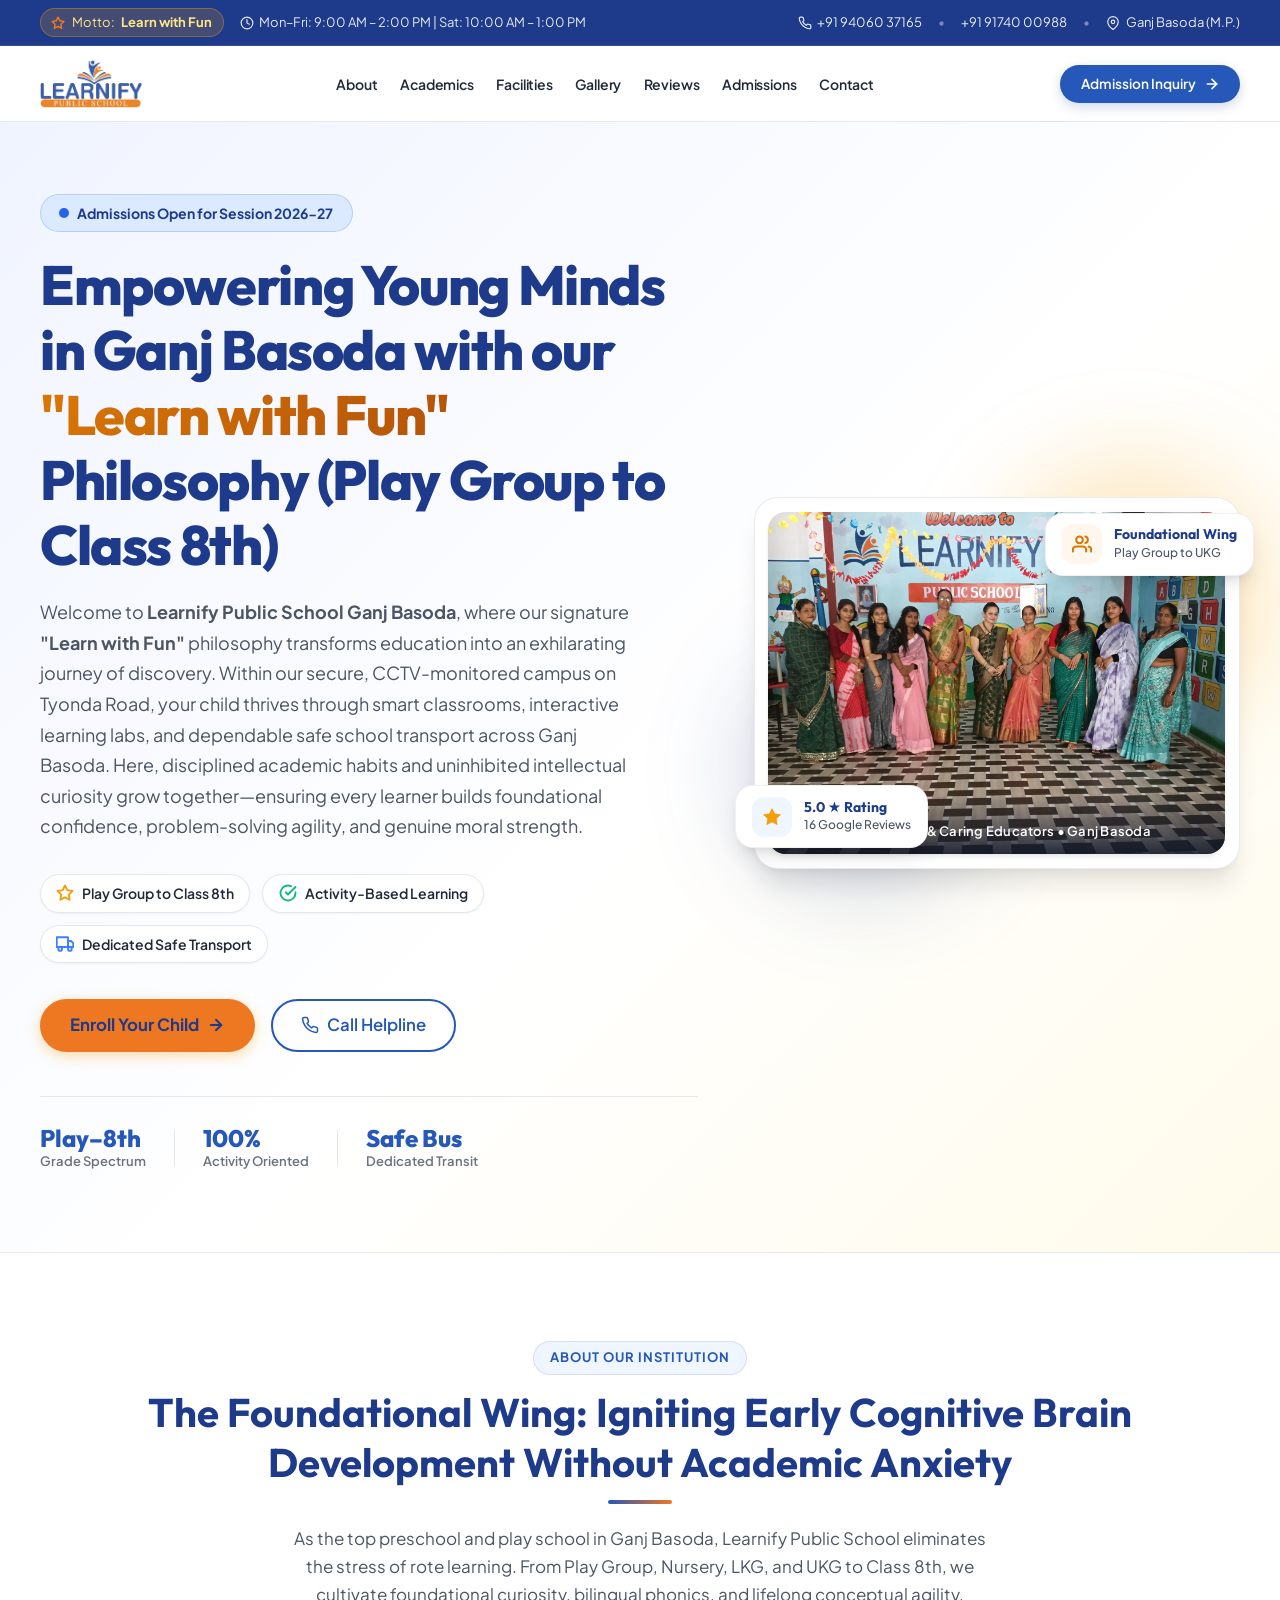
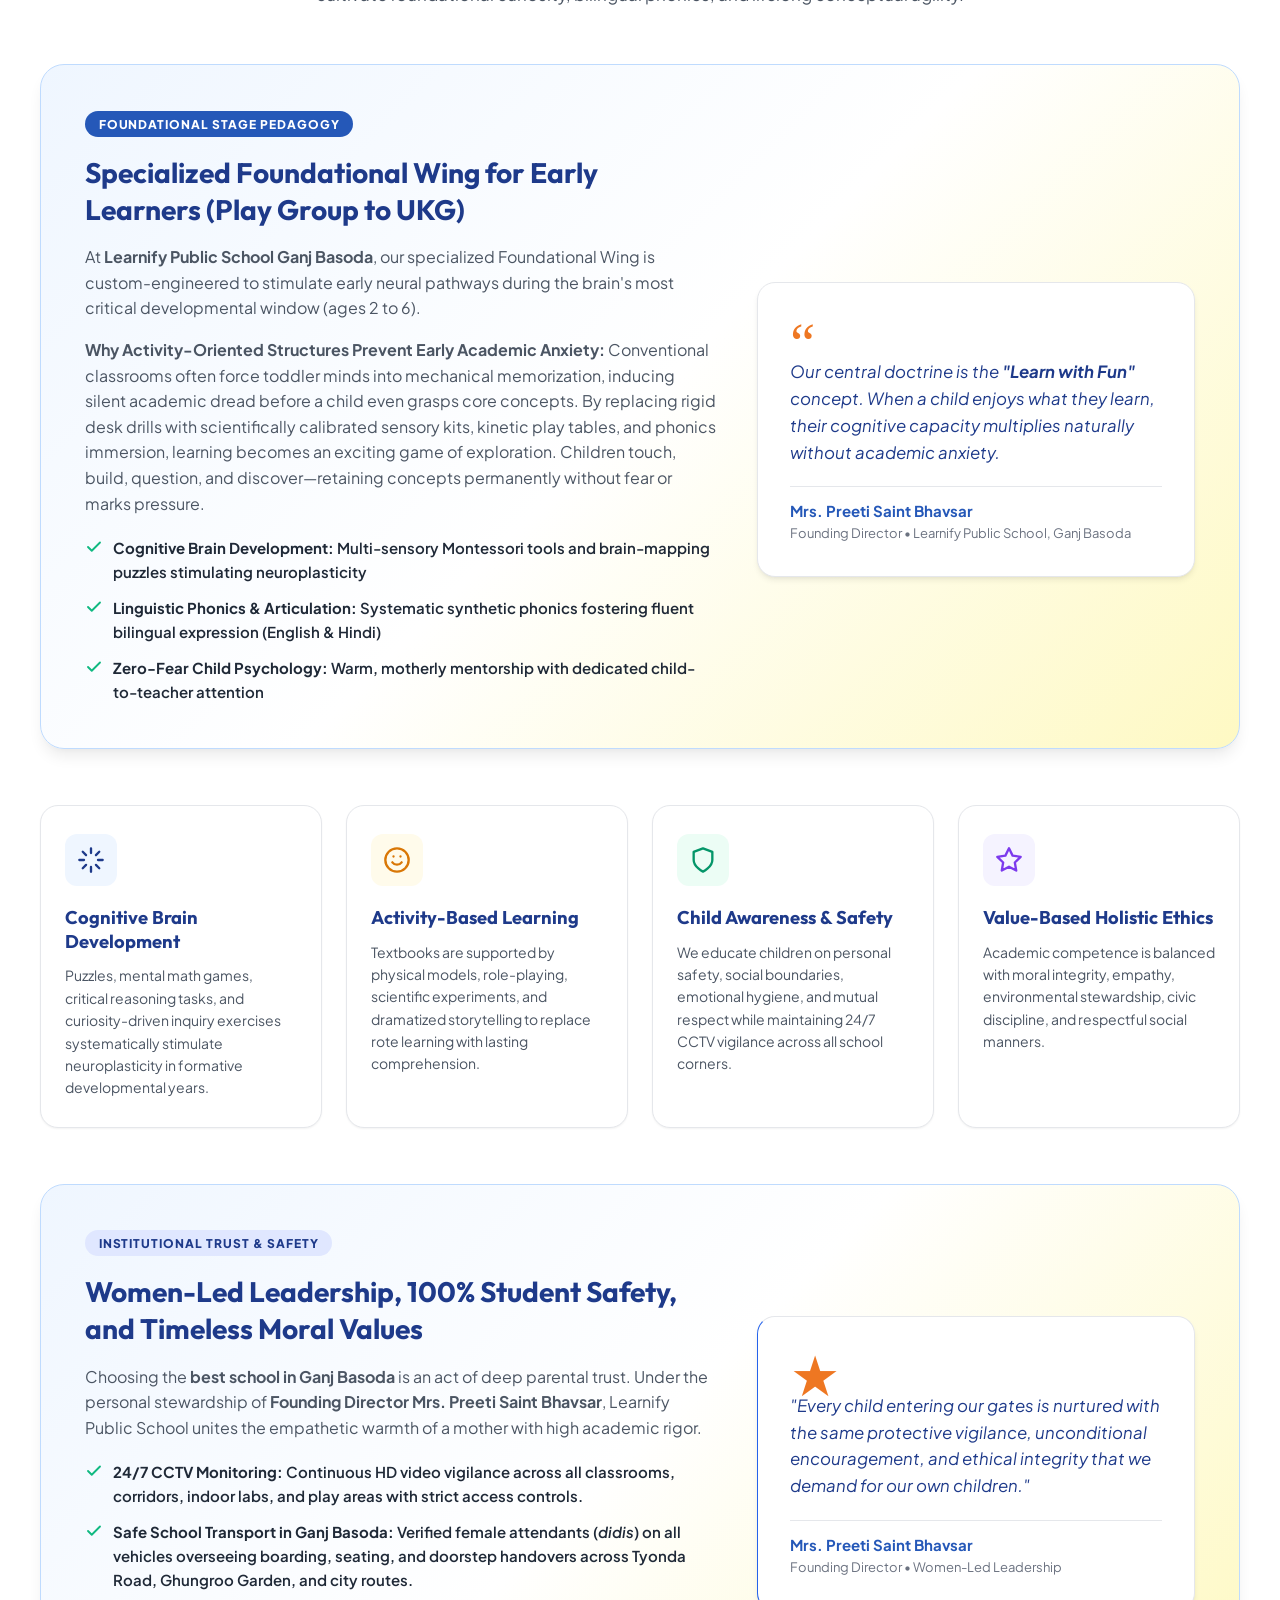
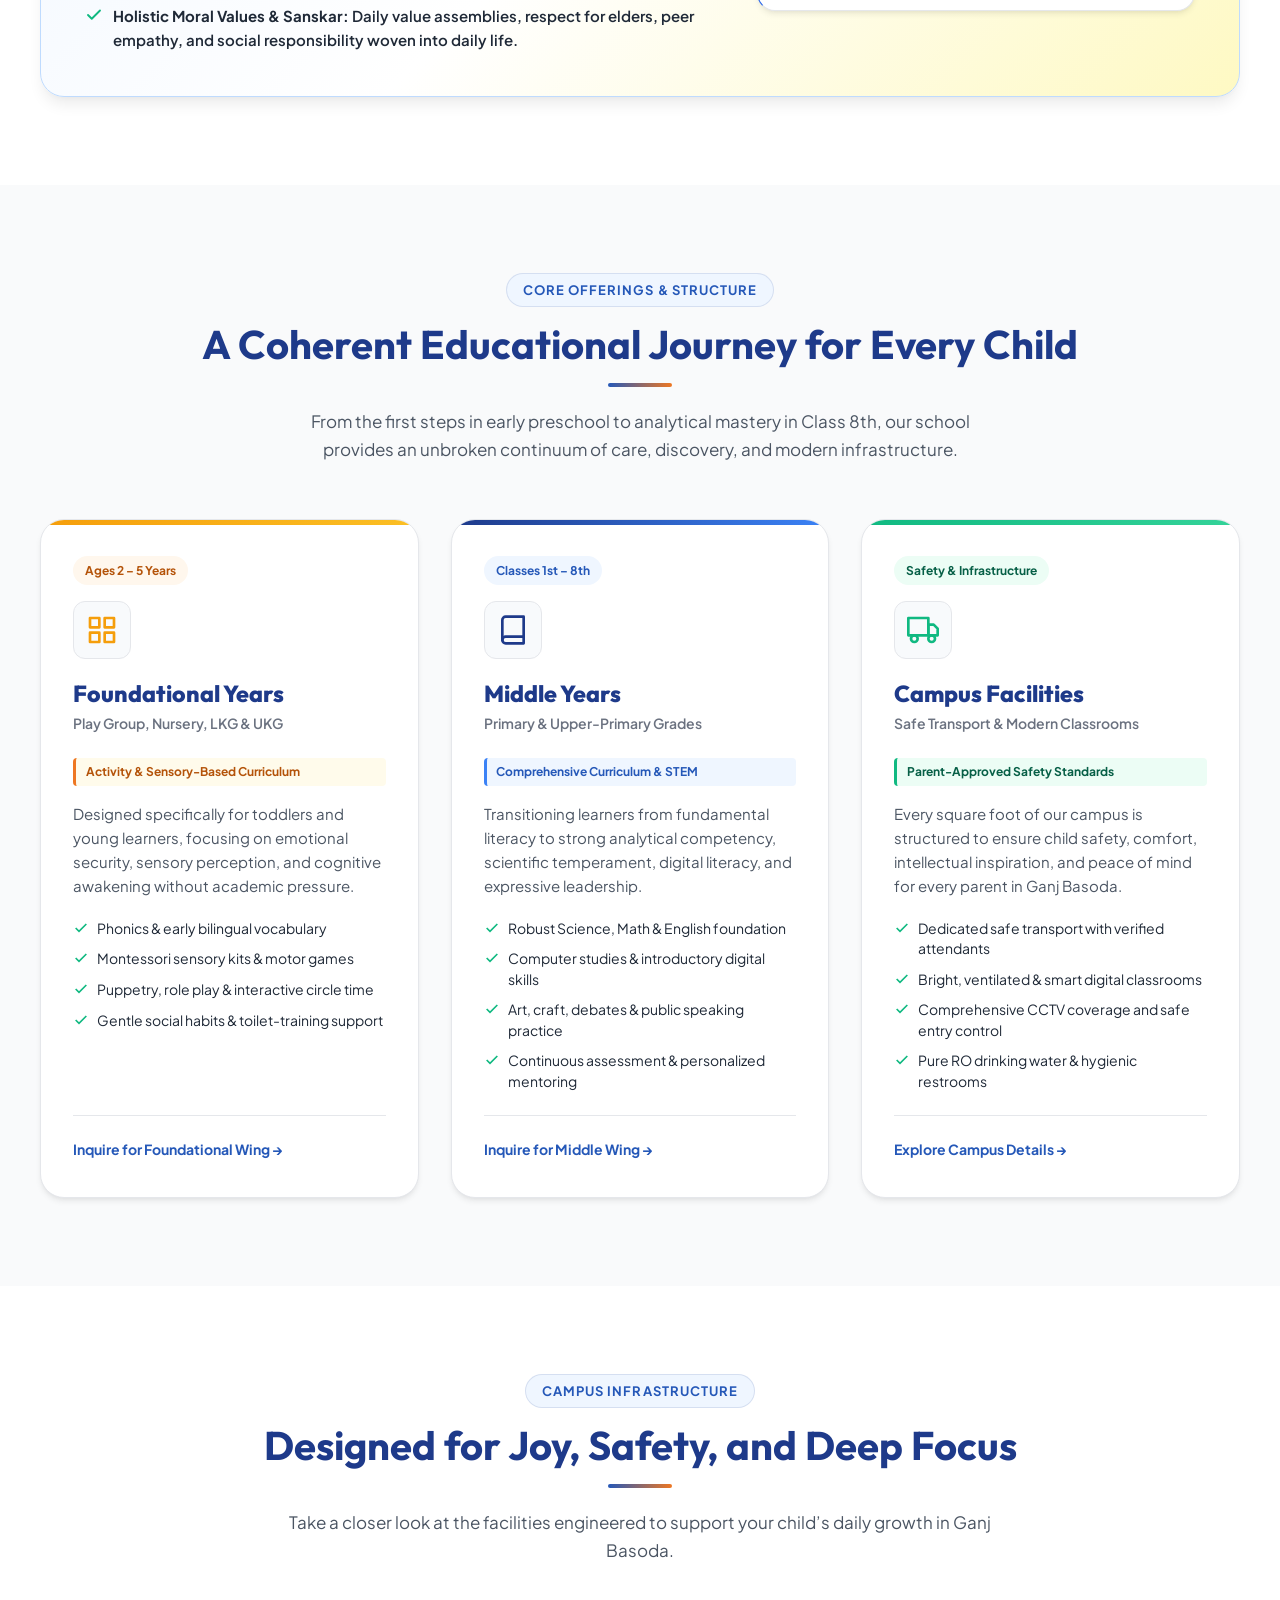
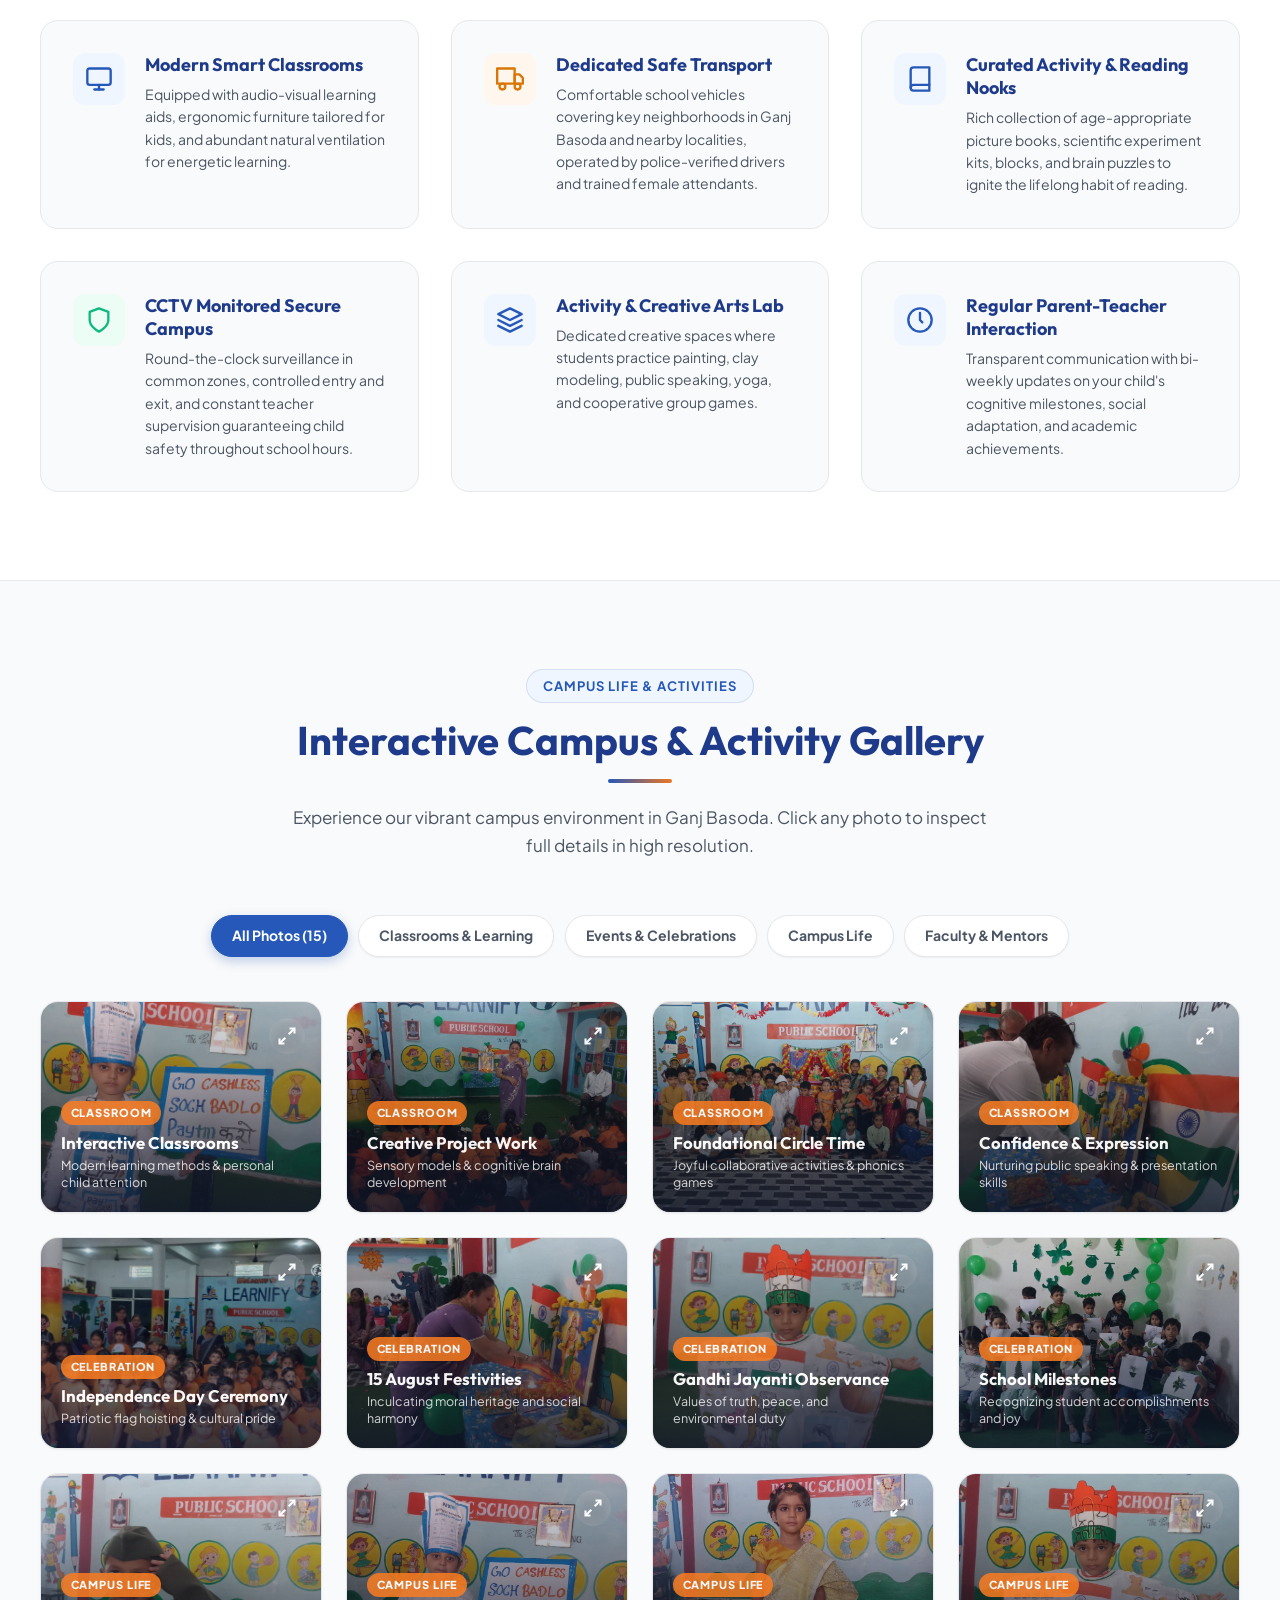
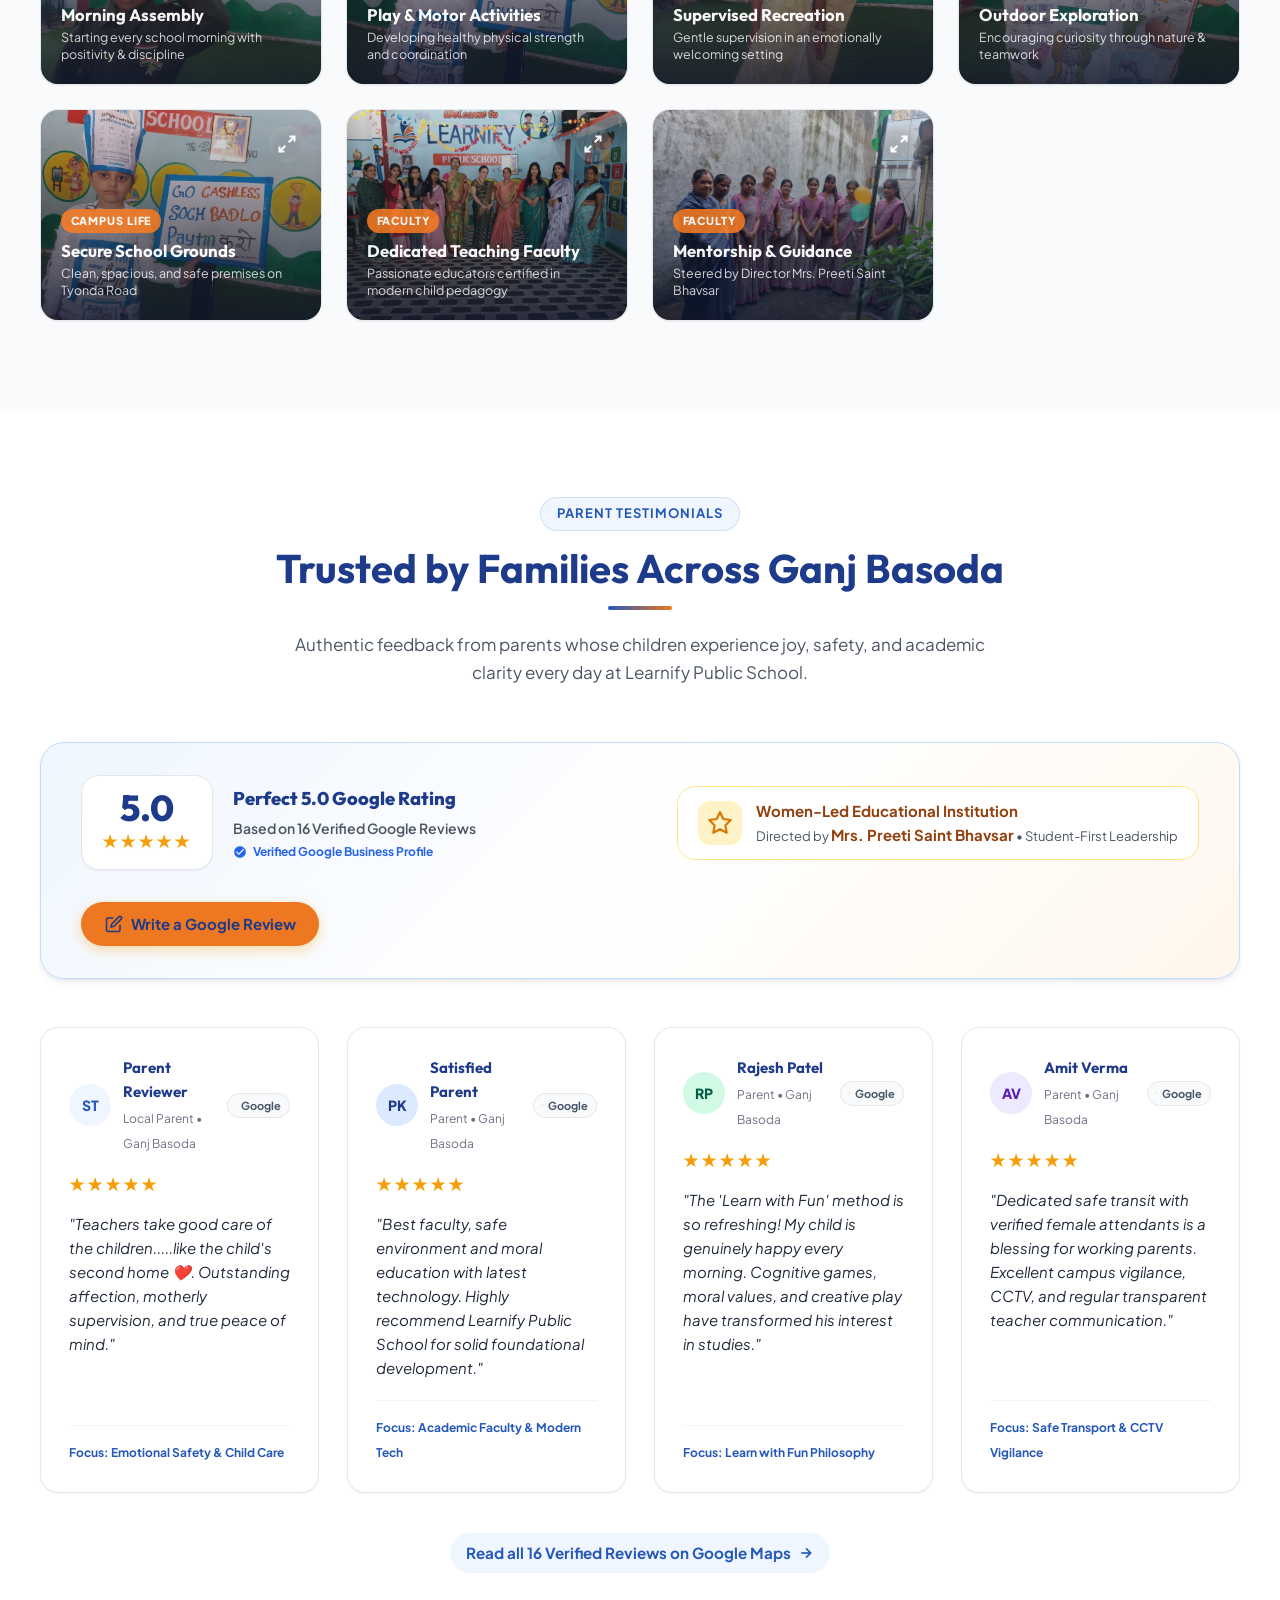
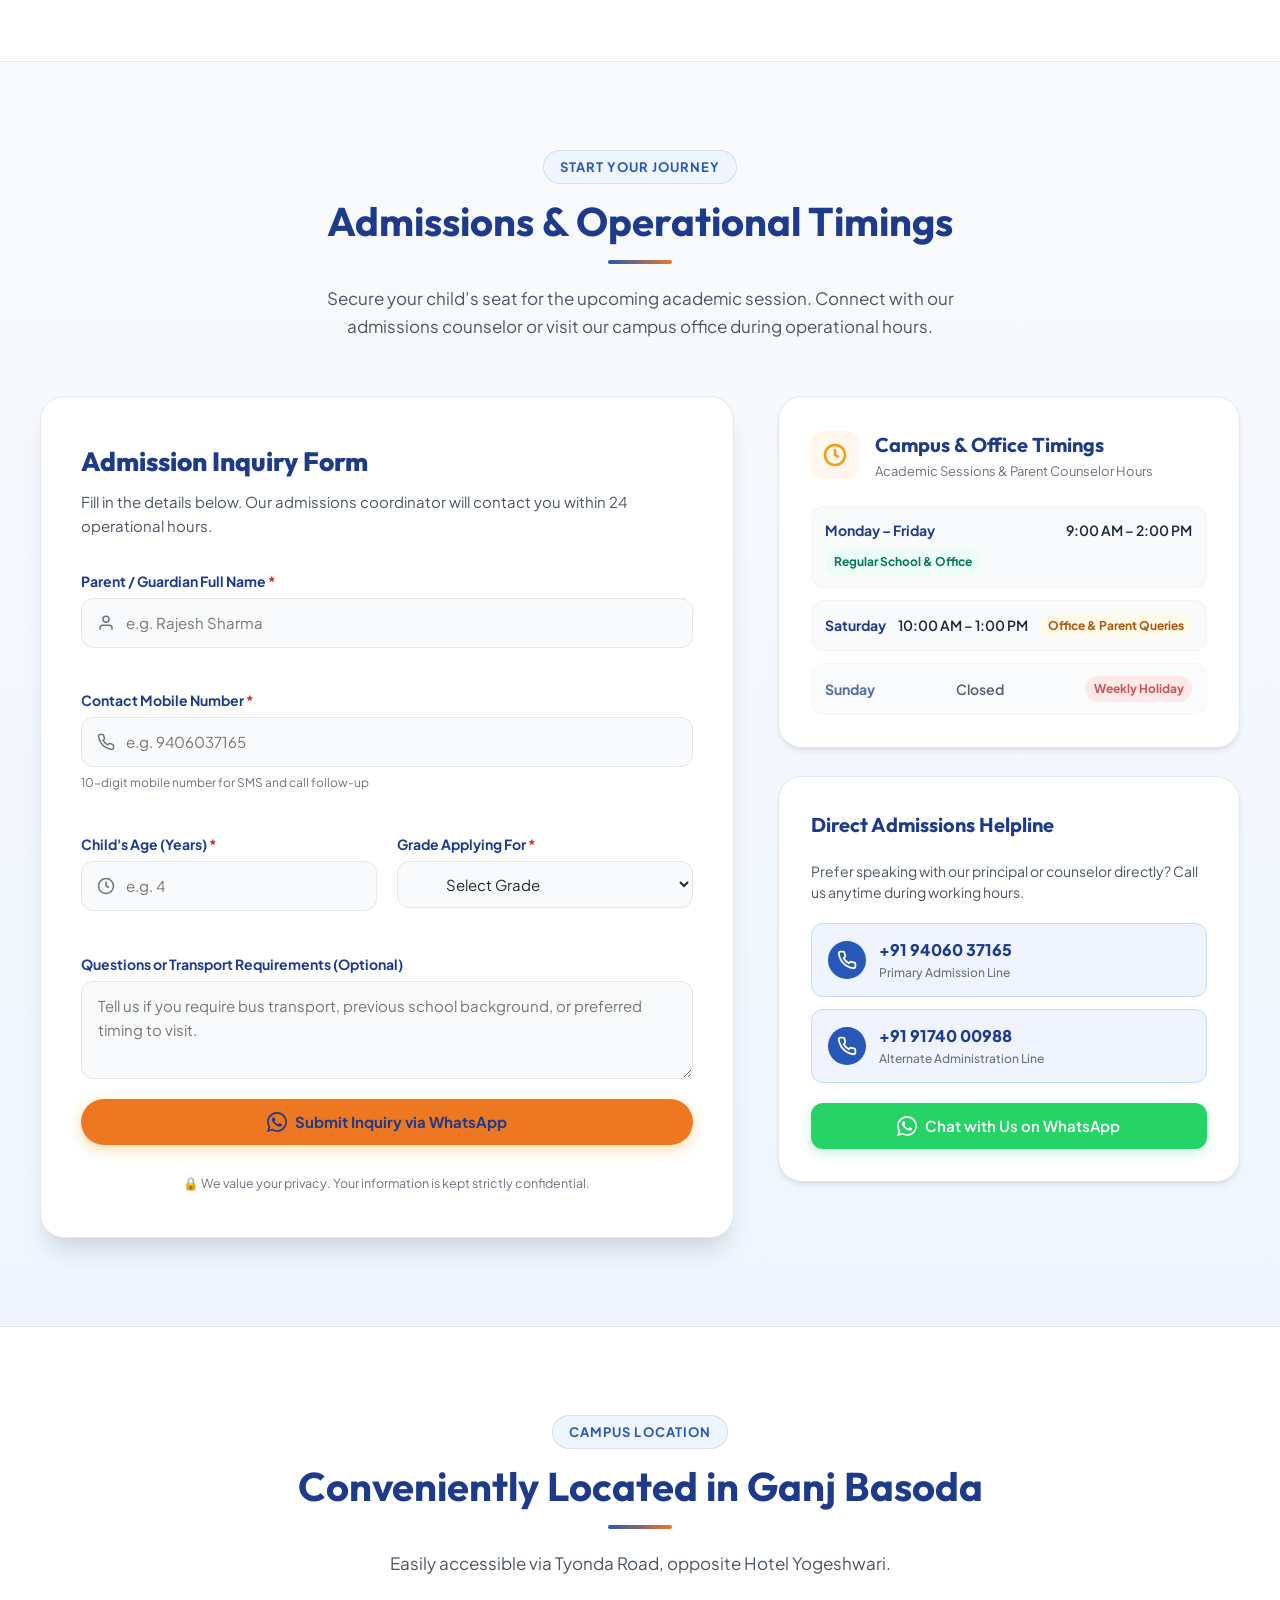
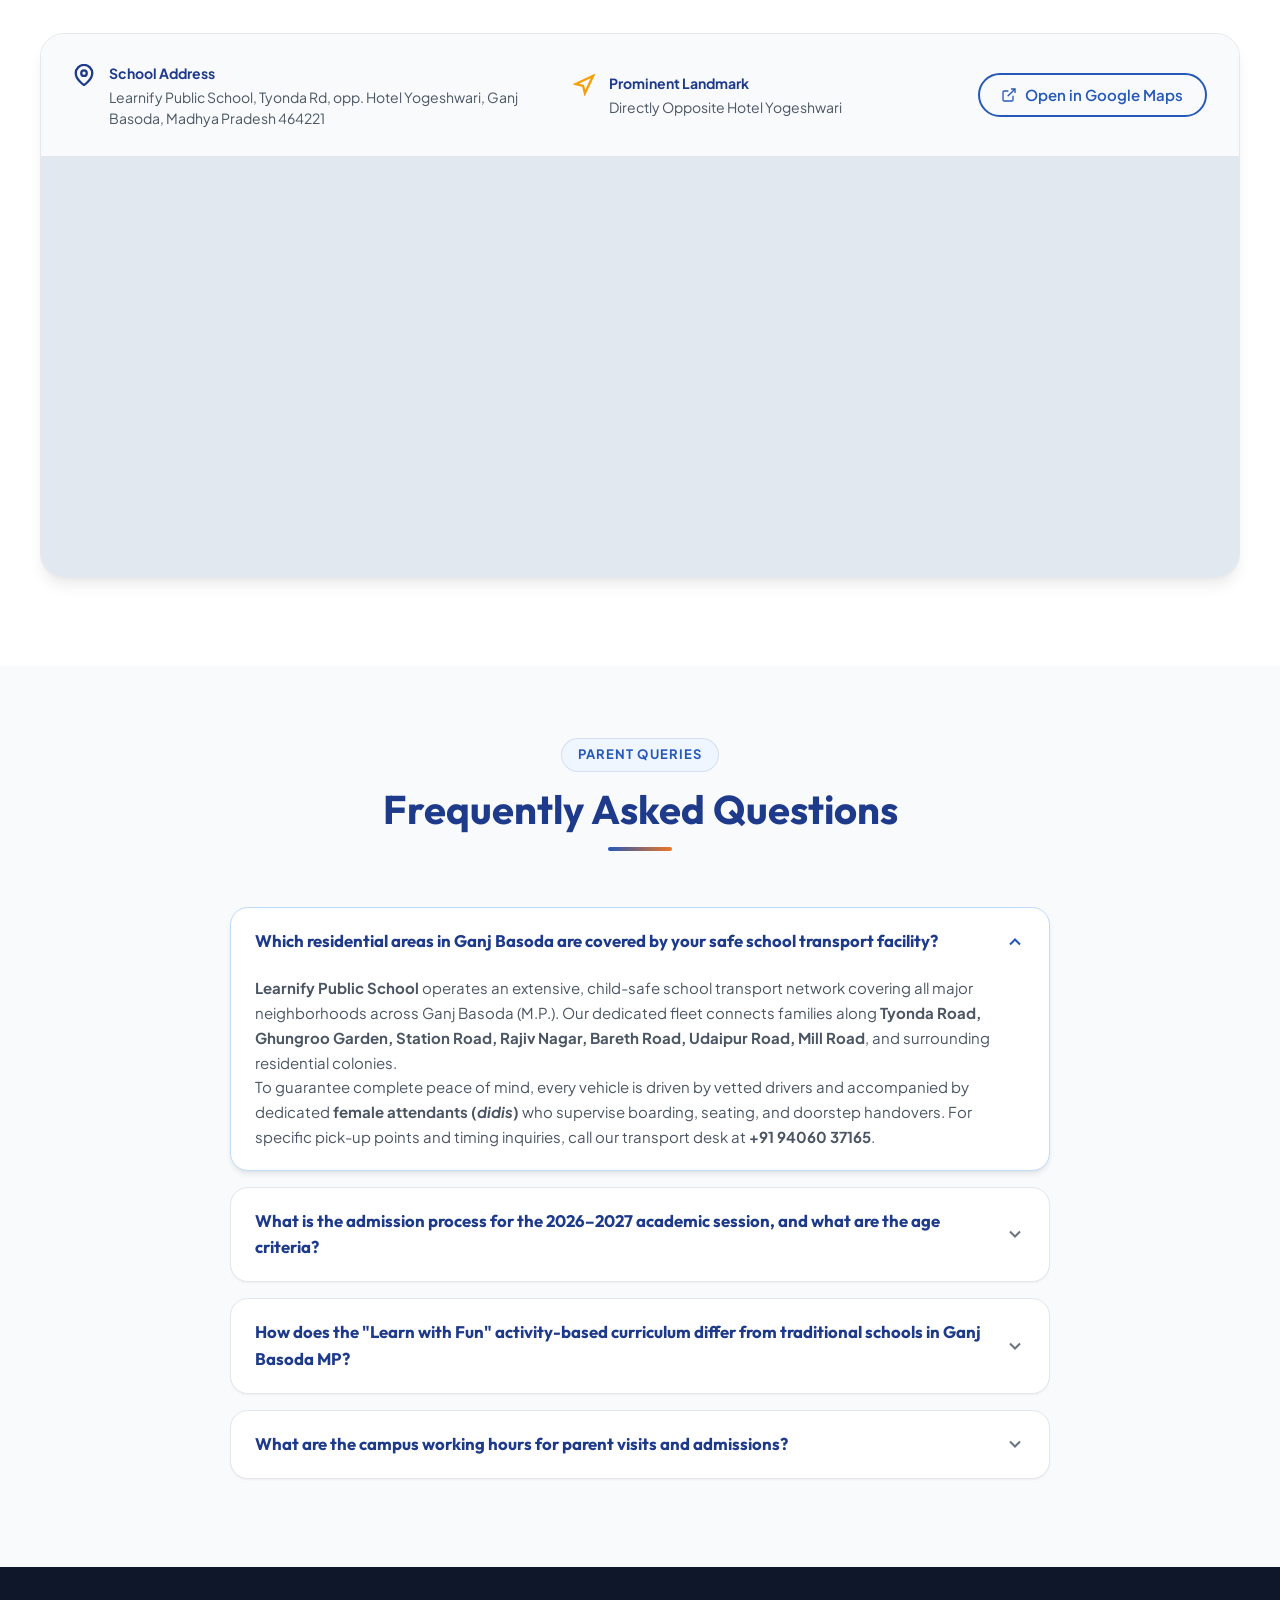
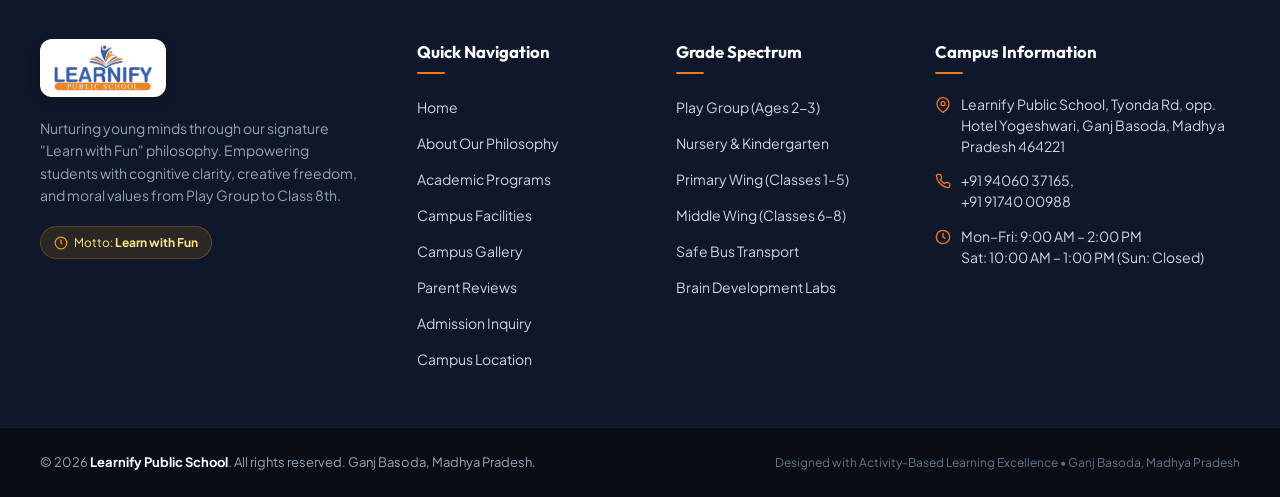
==== commit 583eee2c: "feat: add local SEO meta tags, social sharing metadata, and JSON-LD school schema markup" ====
--- a/index.html
+++ b/index.html
@@ -6,17 +6,145 @@
   <meta http-equiv="X-UA-Compatible" content="IE=edge">
   
   <!-- Primary Meta Tags -->
-  <title>Learnify Public School | Play Group to Class 8th | Ganj Basoda</title>
-  <meta name="title" content="Learnify Public School | Learn with Fun | Ganj Basoda">
-  <meta name="description" content="Learnify Public School in Ganj Basoda (Play Group to Class 8th). Activity-based education, cognitive development, modern classrooms, and safe transport.">
-  <meta name="keywords" content="Learnify Public School, Ganj Basoda school, best primary school Ganj Basoda, play group to class 8th, Tyonda Road school">
+  <title>Learnify Public School Ganj Basoda | Play Group to 8th</title>
+  <meta name="title" content="Learnify Public School Ganj Basoda | Play Group to 8th">
+  <meta name="description" content="Learnify Public School Ganj Basoda: Play Group to 8th. Experience our Learn with Fun philosophy, safe school transport &amp; smart labs. Enroll now for 2026-2027!">
+  <meta name="keywords" content="Learnify Public School Ganj Basoda, best school in Ganj Basoda, play school in Ganj Basoda, top preschool Ganj Basoda, activity-based learning school, Tyonda Road, opposite Hotel Yogeshwari, Ghungroo Garden, Ganj Basoda school admissions, schools in Ganj Basoda MP, Learn with Fun philosophy, cognitive brain development, foundational wing preschool, safe school transport Ganj Basoda">
   <meta name="author" content="Learnify Public School">
-  <meta name="theme-color" content="#2B59C3">
-
-  <!-- Open Graph / Social Sharing -->
+  <meta name="robots" content="index, follow">
+  <link rel="canonical" href="https://learnifypublicschool.in">
+  <meta name="theme-color" content="#2558B8">
+
+  <!-- Open Graph / Facebook / WhatsApp -->
   <meta property="og:type" content="website">
-  <meta property="og:title" content="Learnify Public School - Learn with Fun | Ganj Basoda">
-  <meta property="og:description" content="Nurturing cognitive growth, creativity, and values from Play Group to Class 8th. Admissions Open!">
+  <meta property="og:url" content="https://learnifypublicschool.in">
+  <meta property="og:title" content="Learnify Public School Ganj Basoda | Play Group to 8th">
+  <meta property="og:description" content="Learnify Public School Ganj Basoda: Play Group to 8th. Experience our Learn with Fun philosophy, safe school transport &amp; smart labs. Enroll now for 2026-2027!">
+  <meta property="og:image" content="https://learnifypublicschool.in/assets/logo.png">
+
+  <!-- Twitter Meta Tags -->
+  <meta name="twitter:card" content="summary_large_image">
+  <meta name="twitter:title" content="Learnify Public School Ganj Basoda | Play Group to 8th">
+  <meta name="twitter:description" content="Learnify Public School Ganj Basoda: Play Group to 8th. Experience our Learn with Fun philosophy, safe school transport &amp; smart labs. Enroll now for 2026-2027!">
+  <meta name="twitter:image" content="https://learnifypublicschool.in/assets/logo.png">
+
+  <!-- Structured Data: School Schema Markup (JSON-LD) -->
+  <script type="application/ld+json">
+  {
+    "@context": "https://schema.org",
+    "@type": "School",
+    "@id": "https://learnifypublicschool.in/#school",
+    "name": "Learnify Public School",
+    "alternateName": [
+      "Learnify Public School Ganj Basoda",
+      "Learnify School Ganj Basoda"
+    ],
+    "url": "https://learnifypublicschool.in",
+    "logo": "https://learnifypublicschool.in/assets/logo.png",
+    "image": "https://learnifypublicschool.in/assets/logo.png",
+    "slogan": "Learn with Fun",
+    "description": "Learnify Public School is a premier activity-based learning school in Ganj Basoda offering experiential education from Play Group to Class 8th with safe transit, smart digital classrooms, and cognitive development programs.",
+    "foundingDate": "2023",
+    "founder": {
+      "@type": "Person",
+      "name": "Mrs. Preeti Saint Bhavsar",
+      "jobTitle": "Founding Director"
+    },
+    "address": {
+      "@type": "PostalAddress",
+      "streetAddress": "Tyonda Road, Opposite Hotel Yogeshwari, near Ghungroo Garden",
+      "addressLocality": "Ganj Basoda",
+      "addressRegion": "Madhya Pradesh",
+      "postalCode": "464221",
+      "addressCountry": "IN"
+    },
+    "geo": {
+      "@type": "GeoCoordinates",
+      "latitude": 23.83928,
+      "longitude": 77.93819
+    },
+    "hasMap": "https://maps.app.goo.gl/vCHmGp2NGBy4ekqj6",
+    "telephone": [
+      "+91-94060-37165",
+      "+91-91740-00988"
+    ],
+    "openingHoursSpecification": [
+      {
+        "@type": "OpeningHoursSpecification",
+        "dayOfWeek": [
+          "Monday",
+          "Tuesday",
+          "Wednesday",
+          "Thursday",
+          "Friday"
+        ],
+        "opens": "09:00",
+        "closes": "14:00"
+      },
+      {
+        "@type": "OpeningHoursSpecification",
+        "dayOfWeek": "Saturday",
+        "opens": "10:00",
+        "closes": "13:00"
+      }
+    ],
+    "aggregateRating": {
+      "@type": "AggregateRating",
+      "ratingValue": "5.0",
+      "bestRating": "5",
+      "worstRating": "1",
+      "ratingCount": "16",
+      "reviewCount": "16"
+    },
+    "priceRange": "₹₹",
+    "currenciesAccepted": "INR",
+    "paymentAccepted": "Cash, UPI, Net Banking",
+    "amenityFeature": [
+      {
+        "@type": "LocationFeatureSpecification",
+        "name": "24/7 CCTV Campus Monitoring",
+        "value": true
+      },
+      {
+        "@type": "LocationFeatureSpecification",
+        "name": "Safe School Transport with Female Attendants",
+        "value": true
+      },
+      {
+        "@type": "LocationFeatureSpecification",
+        "name": "Smart Classrooms & Audio-Visual Learning",
+        "value": true
+      },
+      {
+        "@type": "LocationFeatureSpecification",
+        "name": "Activity-Based Kindergarten & Sensory Play Area",
+        "value": true
+      }
+    ],
+    "hasOfferCatalog": {
+      "@type": "OfferCatalog",
+      "name": "Admissions Session 2026-2027",
+      "itemListElement": [
+        {
+          "@type": "Offer",
+          "itemOffered": {
+            "@type": "EducationalOccupationalProgram",
+            "name": "Foundational Wing Preschool (Play Group, Nursery, LKG, UKG)",
+            "educationalProgramMode": "Full-time"
+          }
+        },
+        {
+          "@type": "Offer",
+          "itemOffered": {
+            "@type": "EducationalOccupationalProgram",
+            "name": "Primary & Middle School Education (Classes 1st to 8th)",
+            "educationalProgramMode": "Full-time"
+          }
+        }
+      ]
+    }
+  }
+  </script>
   
   <!-- Favicon Icon -->
   <link rel="icon" type="image/png" href="assets/logo.png">
@@ -78,9 +206,9 @@
           <li class="nav-item nav-item-home"><a href="#home" class="nav-link active">Home</a></li>
           <li class="nav-item"><a href="#about" class="nav-link">About</a></li>
           <li class="nav-item"><a href="#offerings" class="nav-link">Academics</a></li>
+          <li class="nav-item"><a href="#infrastructure" class="nav-link">Facilities</a></li>
           <li class="nav-item"><a href="#gallery" class="nav-link">Gallery</a></li>
           <li class="nav-item"><a href="#reviews" class="nav-link">Reviews</a></li>
-          <li class="nav-item"><a href="#infrastructure" class="nav-link">Facilities</a></li>
           <li class="nav-item"><a href="#admissions" class="nav-link">Admissions</a></li>
           <li class="nav-item"><a href="#location" class="nav-link">Contact</a></li>
         </ul>
@@ -115,11 +243,11 @@
           </div>
 
           <h1 class="hero-heading">
-            Nurturing Bright Minds with our <span class="highlight-text">"Learn with Fun"</span> Philosophy.
+            Empowering Young Minds in Ganj Basoda with our <span class="highlight-text">"Learn with Fun"</span> Philosophy (Play Group to Class 8th)
           </h1>
 
           <p class="hero-description">
-            Welcome to <strong>Learnify Public School</strong>, Ganj Basoda. From <strong>Play Group up to Class 8th</strong>, we blend early childhood cognitive brain development with rigorous academic curiosity, modern classrooms, and dependable transport safety.
+            Welcome to <strong>Learnify Public School Ganj Basoda</strong>, where our signature <strong>"Learn with Fun"</strong> philosophy transforms education into an exhilarating journey of discovery. Within our secure, CCTV-monitored campus on Tyonda Road, your child thrives through smart classrooms, interactive learning labs, and dependable safe school transport across Ganj Basoda. Here, disciplined academic habits and uninhibited intellectual curiosity grow together—ensuring every learner builds foundational confidence, problem-solving agility, and genuine moral strength.
           </p>
 
           <!-- Key Highlights Chips -->
@@ -221,10 +349,10 @@
       <div class="container">
         <div class="section-header text-center">
           <span class="section-tag">About Our Institution</span>
-          <h2 class="section-title">Where Joyful Curiosity Meets Academic Excellence</h2>
+          <h2 class="section-title">The Foundational Wing: Igniting Early Cognitive Brain Development Without Academic Anxiety</h2>
           <div class="title-underline" aria-hidden="true"></div>
           <p class="section-subtitle">
-            Established with a vision to transform schooling into an exciting adventure, Learnify Public School empowers young minds in Ganj Basoda through value-oriented guidance and hands-on discovery.
+            As the top preschool and play school in Ganj Basoda, Learnify Public School eliminates the stress of rote learning. From Play Group, Nursery, LKG, and UKG to Class 8th, we cultivate foundational curiosity, bilingual phonics, and lifelong conceptual agility.
           </p>
         </div>
 
@@ -235,25 +363,25 @@
           </div>
           <div class="partner-grid">
             <div class="partner-text">
-              <h3>Specialized Foundational Wing for Early Learners</h3>
+              <h3>Specialized Foundational Wing for Early Learners (Play Group to UKG)</h3>
               <p>
-                At <strong>Learnify Public School</strong>, our dedicated early-childhood learning environment is custom-designed for Play Group, Nursery, LKG, and UKG learners to ignite innate curiosity.
+                At <strong>Learnify Public School Ganj Basoda</strong>, our specialized Foundational Wing is custom-engineered to stimulate early neural pathways during the brain's most critical developmental window (ages 2 to 6).
               </p>
               <p>
-                Our child-centric curriculum prioritizes <strong>cognitive brain development, sensory awareness, linguistic phonetics, and gross/fine motor skills</strong>. Children do not merely memorize—they touch, build, explore, and conceptualize within an emotionally secure, joyous environment.
+                <strong>Why Activity-Oriented Structures Prevent Early Academic Anxiety:</strong> Conventional classrooms often force toddler minds into mechanical memorization, inducing silent academic dread before a child even grasps core concepts. By replacing rigid desk drills with scientifically calibrated sensory kits, kinetic play tables, and phonics immersion, learning becomes an exciting game of exploration. Children touch, build, question, and discover—retaining concepts permanently without fear or marks pressure.
               </p>
               <ul class="partner-features-list">
                 <li>
                   <svg width="18" height="18" viewBox="0 0 24 24" fill="none" stroke="#10B981" stroke-width="2.5" stroke-linecap="round" stroke-linejoin="round" aria-hidden="true"><polyline points="20 6 9 17 4 12"></polyline></svg>
-                  <span>Scientifically calibrated multi-sensory toys and brain-mapping puzzles</span>
+                  <span><strong>Cognitive Brain Development:</strong> Multi-sensory Montessori tools and brain-mapping puzzles stimulating neuroplasticity</span>
                 </li>
                 <li>
                   <svg width="18" height="18" viewBox="0 0 24 24" fill="none" stroke="#10B981" stroke-width="2.5" stroke-linecap="round" stroke-linejoin="round" aria-hidden="true"><polyline points="20 6 9 17 4 12"></polyline></svg>
-                  <span>Phonics-based linguistic immersion fostering fluent bilingual expression</span>
+                  <span><strong>Linguistic Phonics &amp; Articulation:</strong> Systematic synthetic phonics fostering fluent bilingual expression (English &amp; Hindi)</span>
                 </li>
                 <li>
                   <svg width="18" height="18" viewBox="0 0 24 24" fill="none" stroke="#10B981" stroke-width="2.5" stroke-linecap="round" stroke-linejoin="round" aria-hidden="true"><polyline points="20 6 9 17 4 12"></polyline></svg>
-                  <span>Warm, motherly care with dedicated child-to-teacher attention</span>
+                  <span><strong>Zero-Fear Child Psychology:</strong> Warm, motherly mentorship with dedicated child-to-teacher attention</span>
                 </li>
               </ul>
             </div>
@@ -264,8 +392,8 @@
                   Our central doctrine is the <strong>"Learn with Fun"</strong> concept. When a child enjoys what they learn, their cognitive capacity multiplies naturally without academic anxiety.
                 </p>
                 <div class="quote-author">
-                  <strong>Director</strong>
-                  <span>Learnify Public School, Ganj Basoda</span>
+                  <strong>Mrs. Preeti Saint Bhavsar</strong>
+                  <span>Founding Director &bull; Learnify Public School, Ganj Basoda</span>
                 </div>
               </div>
             </div>
@@ -313,6 +441,47 @@
               Academic competence is balanced with moral integrity, empathy, environmental stewardship, civic discipline, and respectful social manners.
             </p>
           </article>
+        </div>
+
+        <!-- Institutional Trust & Safety Spotlight Card -->
+        <div class="partner-spotlight-card" style="margin-top: 3.5rem; margin-bottom: 0;">
+          <div class="partner-badge-header">
+            <span class="partner-pill" style="background: #E0E7FF; color: #1E3A8A;">Institutional Trust &amp; Safety</span>
+          </div>
+          <div class="partner-grid">
+            <div class="partner-text">
+              <h3>Women-Led Leadership, 100% Student Safety, and Timeless Moral Values</h3>
+              <p>
+                Choosing the <strong>best school in Ganj Basoda</strong> is an act of deep parental trust. Under the personal stewardship of <strong>Founding Director Mrs. Preeti Saint Bhavsar</strong>, Learnify Public School unites the empathetic warmth of a mother with high academic rigor.
+              </p>
+              <ul class="partner-features-list">
+                <li>
+                  <svg width="18" height="18" viewBox="0 0 24 24" fill="none" stroke="#10B981" stroke-width="2.5" stroke-linecap="round" stroke-linejoin="round" aria-hidden="true"><polyline points="20 6 9 17 4 12"></polyline></svg>
+                  <span><strong>24/7 CCTV Monitoring:</strong> Continuous HD video vigilance across all classrooms, corridors, indoor labs, and play areas with strict access controls.</span>
+                </li>
+                <li>
+                  <svg width="18" height="18" viewBox="0 0 24 24" fill="none" stroke="#10B981" stroke-width="2.5" stroke-linecap="round" stroke-linejoin="round" aria-hidden="true"><polyline points="20 6 9 17 4 12"></polyline></svg>
+                  <span><strong>Safe School Transport in Ganj Basoda:</strong> Verified female attendants (<em>didis</em>) on all vehicles overseeing boarding, seating, and doorstep handovers across Tyonda Road, Ghungroo Garden, and city routes.</span>
+                </li>
+                <li>
+                  <svg width="18" height="18" viewBox="0 0 24 24" fill="none" stroke="#10B981" stroke-width="2.5" stroke-linecap="round" stroke-linejoin="round" aria-hidden="true"><polyline points="20 6 9 17 4 12"></polyline></svg>
+                  <span><strong>Holistic Moral Values &amp; Sanskar:</strong> Daily value assemblies, respect for elders, peer empathy, and social responsibility woven into daily life.</span>
+                </li>
+              </ul>
+            </div>
+            <div class="partner-highlight-box">
+              <div class="quote-card" style="border-left-color: #2563EB;">
+                <span class="quote-icon" aria-hidden="true">★</span>
+                <p class="quote-text">
+                  "Every child entering our gates is nurtured with the same protective vigilance, unconditional encouragement, and ethical integrity that we demand for our own children."
+                </p>
+                <div class="quote-author">
+                  <strong>Mrs. Preeti Saint Bhavsar</strong>
+                  <span>Founding Director &bull; Women-Led Leadership</span>
+                </div>
+              </div>
+            </div>
+          </div>
         </div>
       </div>
     </section>
@@ -1233,47 +1402,56 @@
         </div>
 
         <div class="faq-accordion" id="faq-accordion">
-          <!-- Question 1 -->
+          <!-- Question 1: Transport Across Ganj Basoda -->
           <div class="faq-item">
             <button class="faq-trigger" aria-expanded="false">
-              <span>What makes Learnify's "Learn with Fun" approach unique for preschool?</span>
+              <span>Which residential areas in Ganj Basoda are covered by your safe school transport facility?</span>
               <svg class="faq-chevron" width="20" height="20" viewBox="0 0 24 24" fill="none" stroke="currentColor" stroke-width="2.5"><polyline points="6 9 12 15 18 9"></polyline></svg>
             </button>
             <div class="faq-content">
-              <p>Our curriculum is built around sensorial exploration, phonetic linguistic awareness, hands-on activity kits, and cognitive development. It ensures young children look forward to school each morning and develop lifelong enthusiasm for learning without rote stress.</p>
-            </div>
-          </div>
-
-          <!-- Question 2 -->
+              <p><strong>Learnify Public School</strong> operates an extensive, child-safe school transport network covering all major neighborhoods across Ganj Basoda (M.P.). Our dedicated fleet connects families along <strong>Tyonda Road, Ghungroo Garden, Station Road, Rajiv Nagar, Bareth Road, Udaipur Road, Mill Road</strong>, and surrounding residential colonies.</p>
+              <p>To guarantee complete peace of mind, every vehicle is driven by vetted drivers and accompanied by dedicated <strong>female attendants (<em>didis</em>)</strong> who supervise boarding, seating, and doorstep handovers. For specific pick-up points and timing inquiries, call our transport desk at <strong>+91 94060 37165</strong>.</p>
+            </div>
+          </div>
+
+          <!-- Question 2: Admissions & Age Criteria 2026-2027 -->
           <div class="faq-item">
             <button class="faq-trigger" aria-expanded="false">
-              <span>What grade levels does Learnify Public School offer?</span>
+              <span>What is the admission process for the 2026–2027 academic session, and what are the age criteria?</span>
               <svg class="faq-chevron" width="20" height="20" viewBox="0 0 24 24" fill="none" stroke="currentColor" stroke-width="2.5"><polyline points="6 9 12 15 18 9"></polyline></svg>
             </button>
             <div class="faq-content">
-              <p>We provide comprehensive education from <strong>Play Group, Nursery, LKG, UKG up to Class 8th</strong>, allowing children to seamlessly transition from foundational preschool play into academically rigorous primary and middle school.</p>
-            </div>
-          </div>
-
-          <!-- Question 3 -->
+              <p><strong>Ganj Basoda school admissions</strong> for the <strong>2026–2027 academic session</strong> are officially open from <strong>Play Group to Class 8th</strong>. We follow a welcoming, child-friendly interaction model with zero intimidating tests:</p>
+              <ul>
+                <li><strong>Play Group:</strong> Minimum 2 to 2.5 years of age.</li>
+                <li><strong>Nursery:</strong> Minimum 3 years of age.</li>
+                <li><strong>LKG &amp; UKG:</strong> 4 to 5 years of age.</li>
+                <li><strong>Classes 1st to 8th:</strong> Age-appropriate admissions based on foundational readiness.</li>
+              </ul>
+              <p>Parents can collect admission forms from our campus on <strong>Tyonda Road (Opposite Hotel Yogeshwari)</strong> during visiting hours (Mon–Fri 9 AM–2 PM, Sat 10 AM–1 PM) or initiate an inquiry via WhatsApp/call at <strong>+91 91740 00988</strong>.</p>
+            </div>
+          </div>
+
+          <!-- Question 3: Learn with Fun Pedagogy Difference -->
           <div class="faq-item">
             <button class="faq-trigger" aria-expanded="false">
-              <span>Is school transport safe and accessible across Ganj Basoda?</span>
+              <span>How does the "Learn with Fun" activity-based curriculum differ from traditional schools in Ganj Basoda MP?</span>
               <svg class="faq-chevron" width="20" height="20" viewBox="0 0 24 24" fill="none" stroke="currentColor" stroke-width="2.5"><polyline points="6 9 12 15 18 9"></polyline></svg>
             </button>
             <div class="faq-content">
-              <p>Yes. We operate dedicated, child-safe school vehicles covering key neighborhoods, colonies, and roads across Ganj Basoda. All vehicles are staffed with experienced, police-verified drivers and trained female attendants to ensure your child travels safely.</p>
-            </div>
-          </div>
-
-          <!-- Question 4 -->
+              <p>Unlike conventional schools in Ganj Basoda that rely on rote book drills and early homework pressure, Learnify pioneers an <strong>activity-based, cognitive brain development curriculum</strong>.</p>
+              <p>In our <strong>Foundational Wing (Play Group, Nursery, LKG, UKG)</strong>, concepts are introduced through tactile Montessori learning kits, phonics-based linguistic games, and sensory discovery stations. As students progress into <strong>Classes 1st through 8th</strong>, this evolves into practical STEM experiments, interactive smart-board lessons, bilingual fluency, and holistic moral ethics (<em>Sanskar</em>) under the leadership of <strong>Director Mrs. Preeti Saint Bhavsar</strong>.</p>
+            </div>
+          </div>
+
+          <!-- Question 4: Operating Hours -->
           <div class="faq-item">
             <button class="faq-trigger" aria-expanded="false">
-              <span>What are the campus working hours for parent visits?</span>
+              <span>What are the campus working hours for parent visits and admissions?</span>
               <svg class="faq-chevron" width="20" height="20" viewBox="0 0 24 24" fill="none" stroke="currentColor" stroke-width="2.5"><polyline points="6 9 12 15 18 9"></polyline></svg>
             </button>
             <div class="faq-content">
-              <p>Our admission and administrative office is open <strong>Monday to Friday from 9:00 AM to 2:00 PM</strong>, and on <strong>Saturday from 10:00 AM to 1:00 PM</strong>. We are closed on Sundays.</p>
+              <p>Our admissions and administrative office at Tyonda Road, opposite Hotel Yogeshwari, is open <strong>Monday to Friday from 9:00 AM to 2:00 PM</strong>, and on <strong>Saturday from 10:00 AM to 1:00 PM</strong>. We remain closed on Sundays and national holidays.</p>
             </div>
           </div>
         </div>
@@ -1307,6 +1485,8 @@
           <li><a href="#about">About Our Philosophy</a></li>
           <li><a href="#offerings">Academic Programs</a></li>
           <li><a href="#infrastructure">Campus Facilities</a></li>
+          <li><a href="#gallery">Campus Gallery</a></li>
+          <li><a href="#reviews">Parent Reviews</a></li>
           <li><a href="#admissions">Admission Inquiry</a></li>
           <li><a href="#location">Campus Location</a></li>
         </ul>
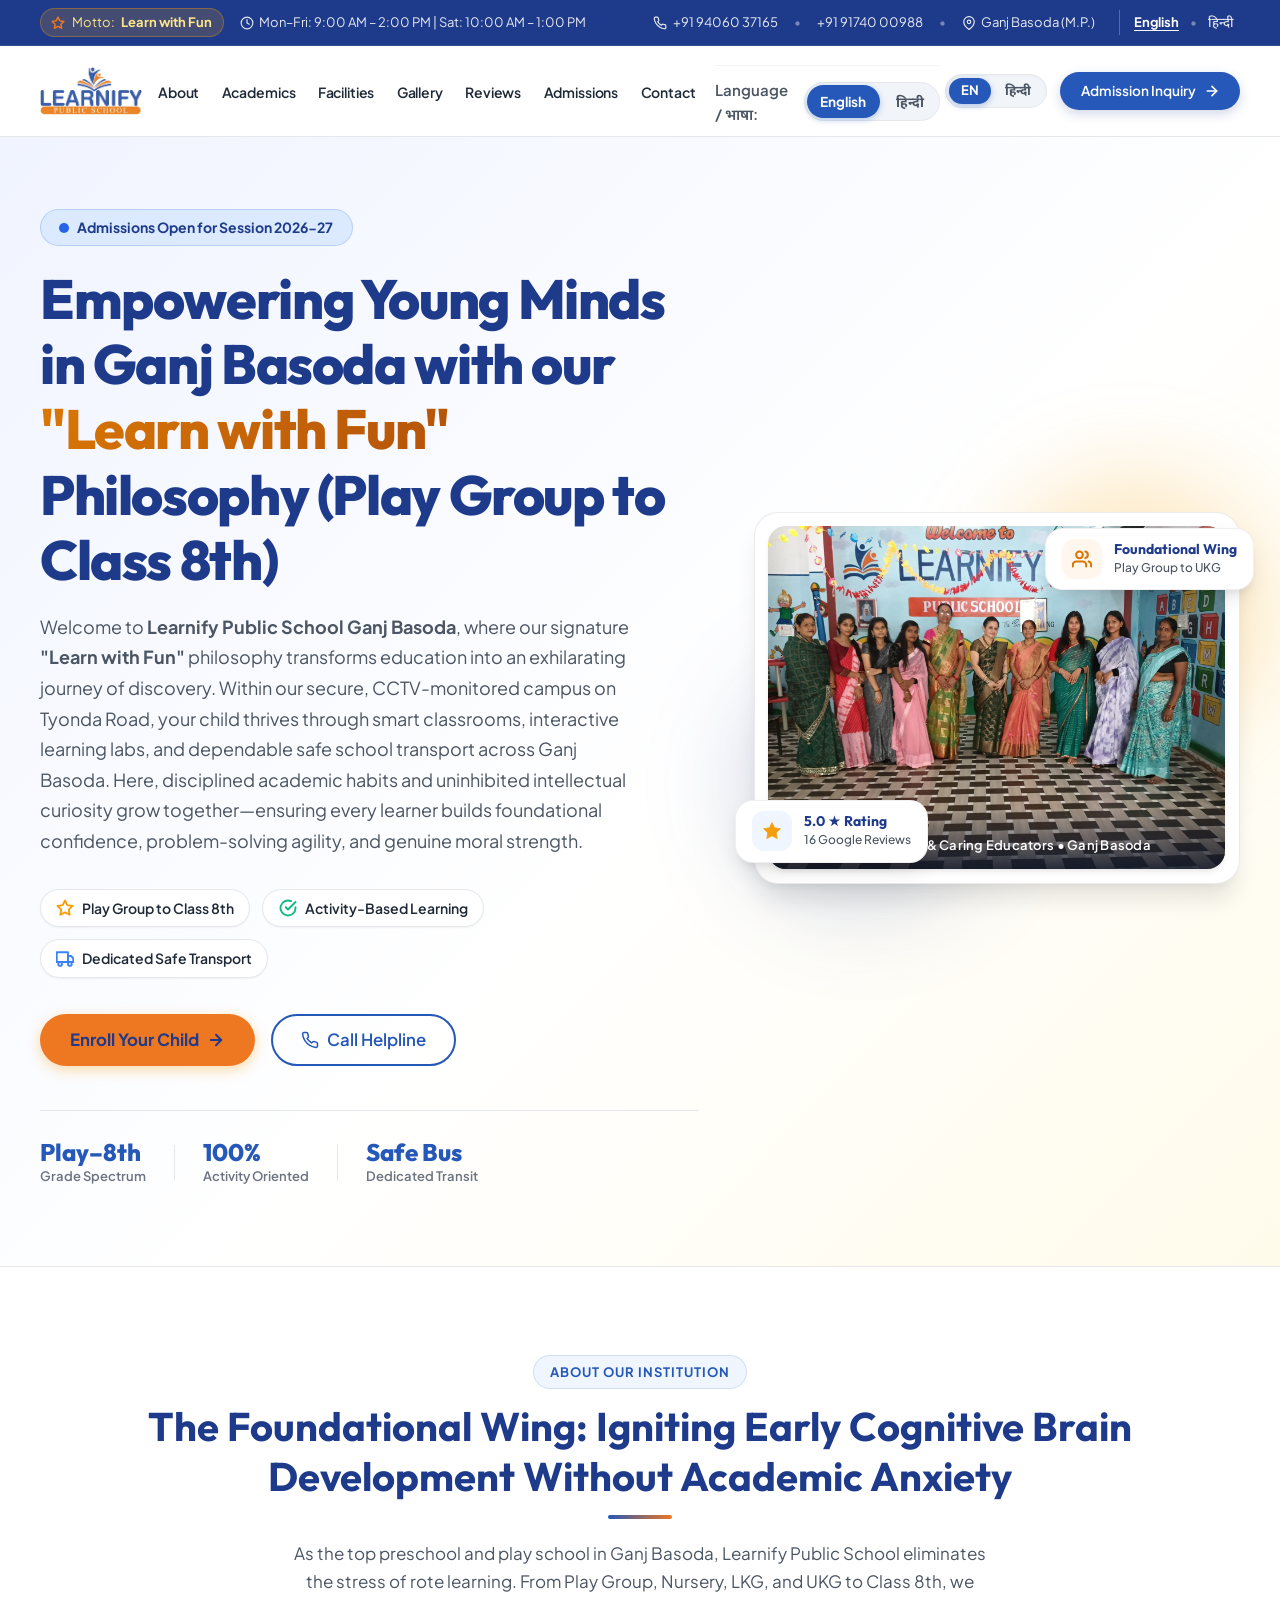
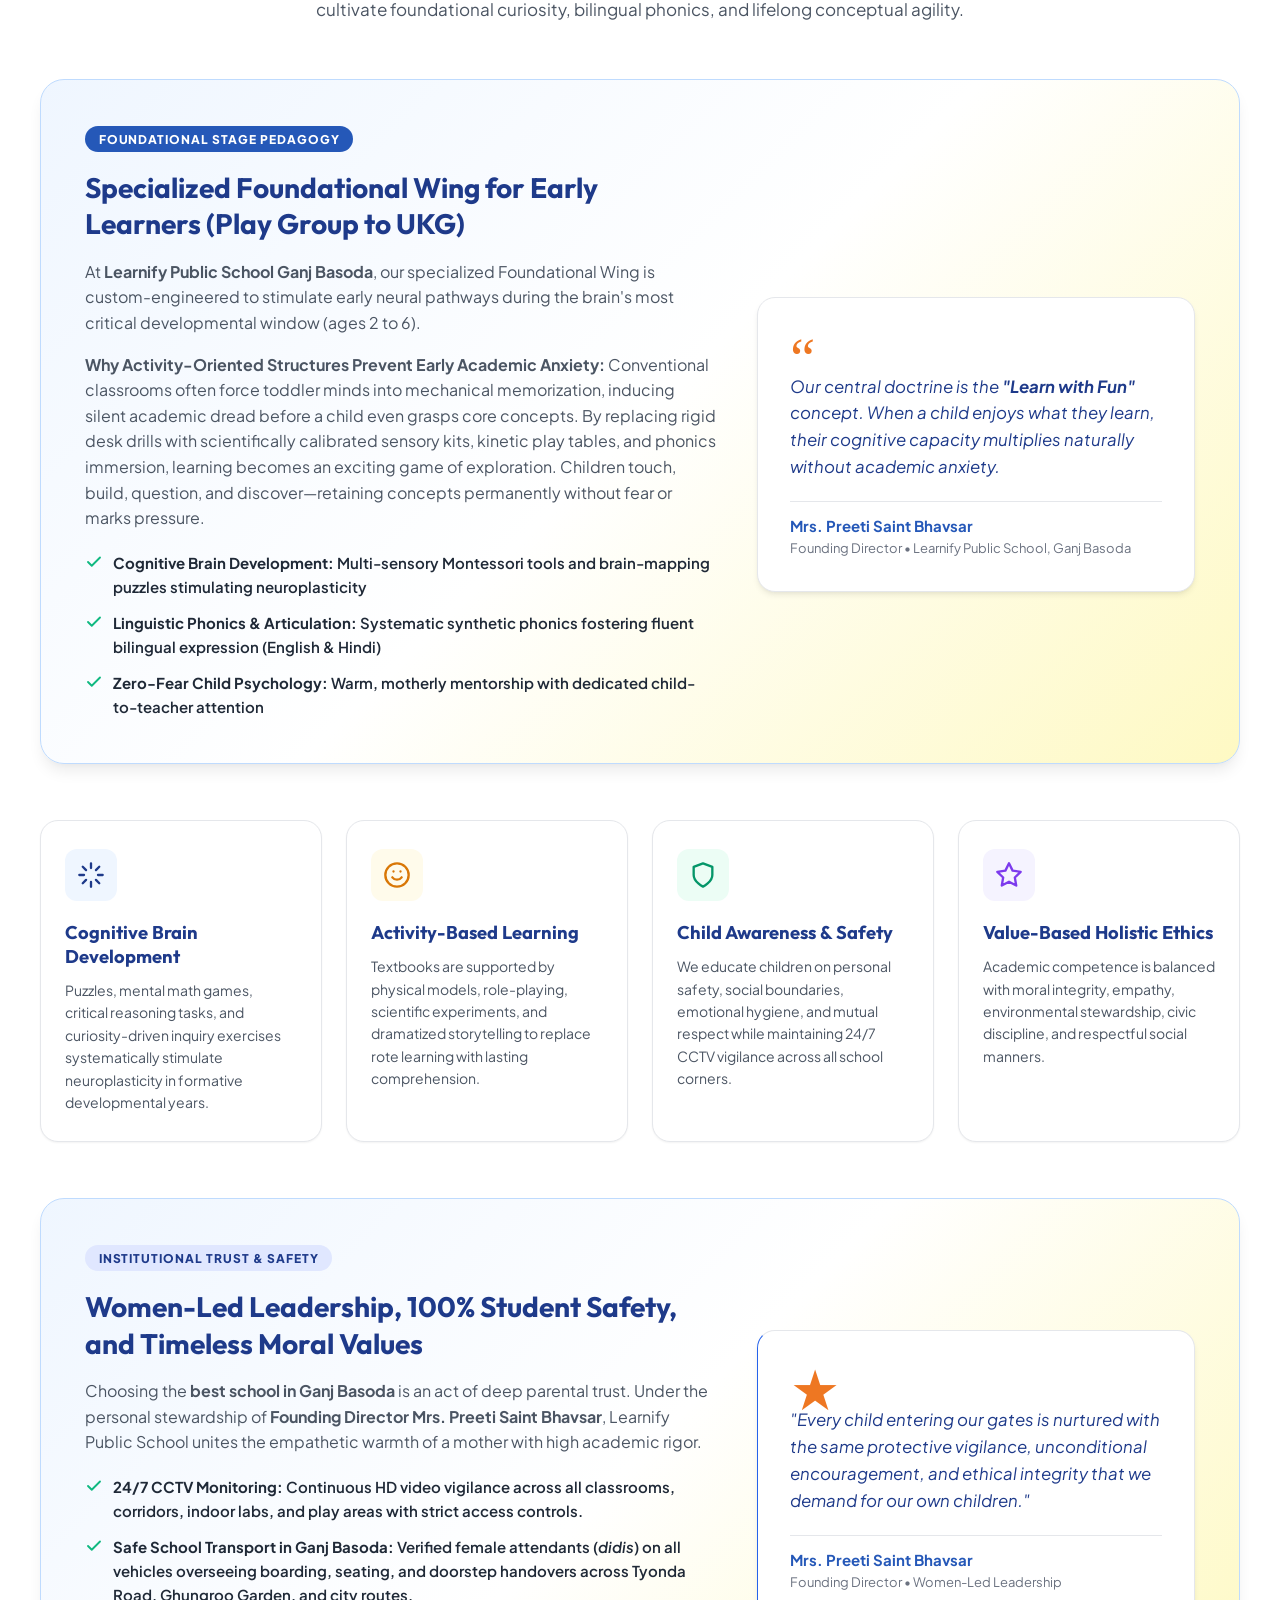
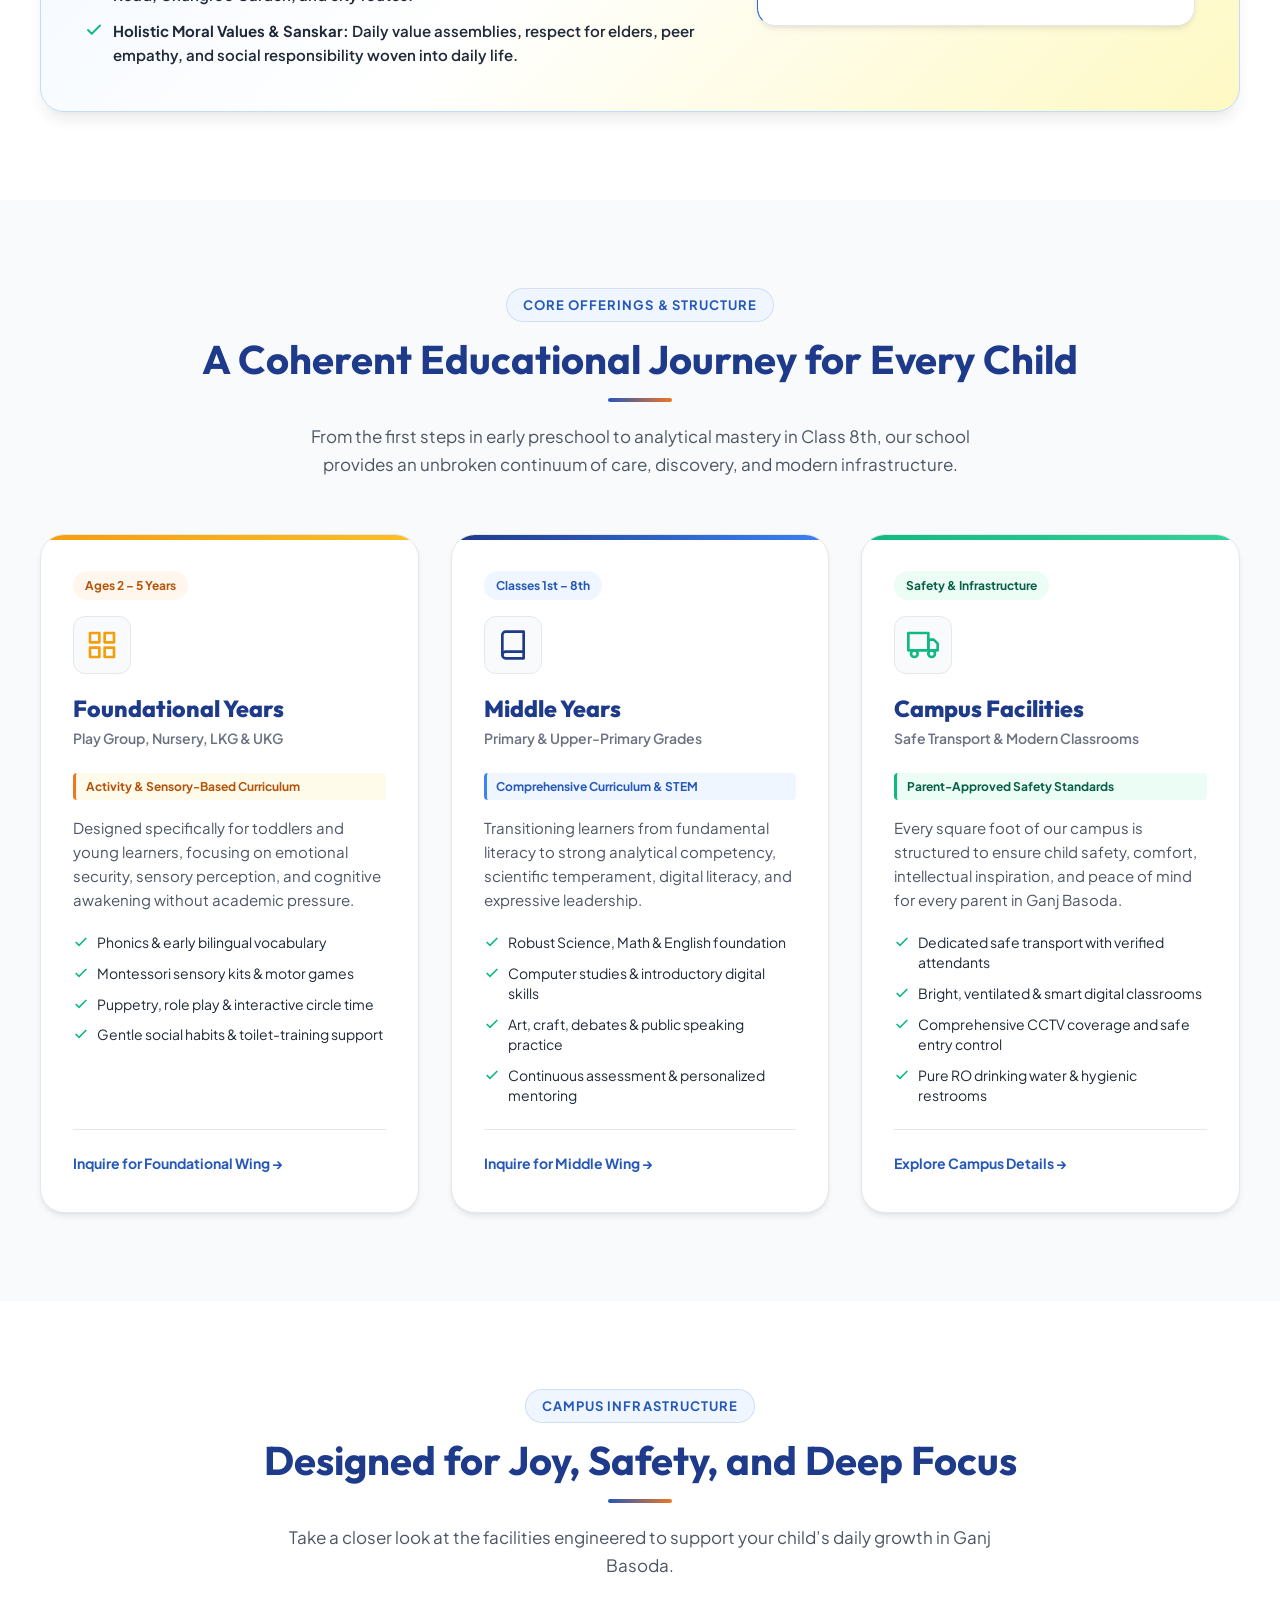
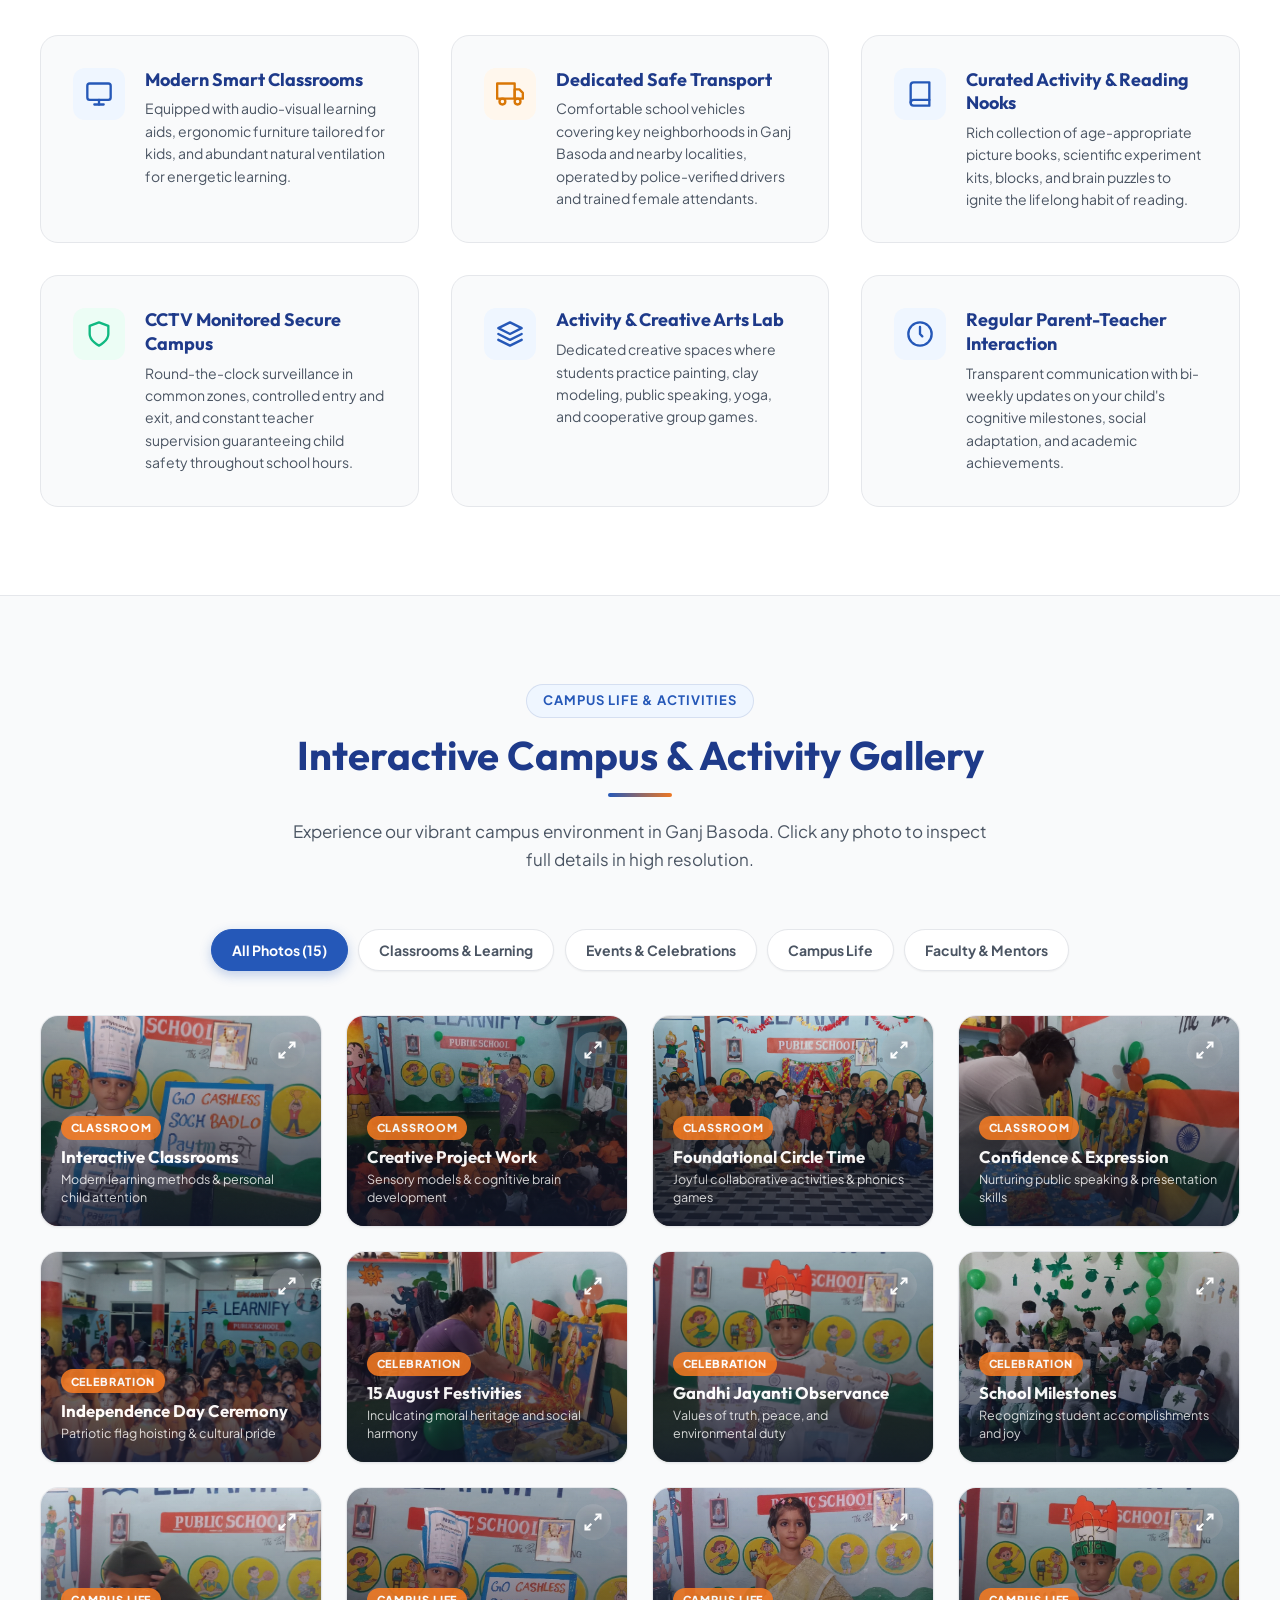
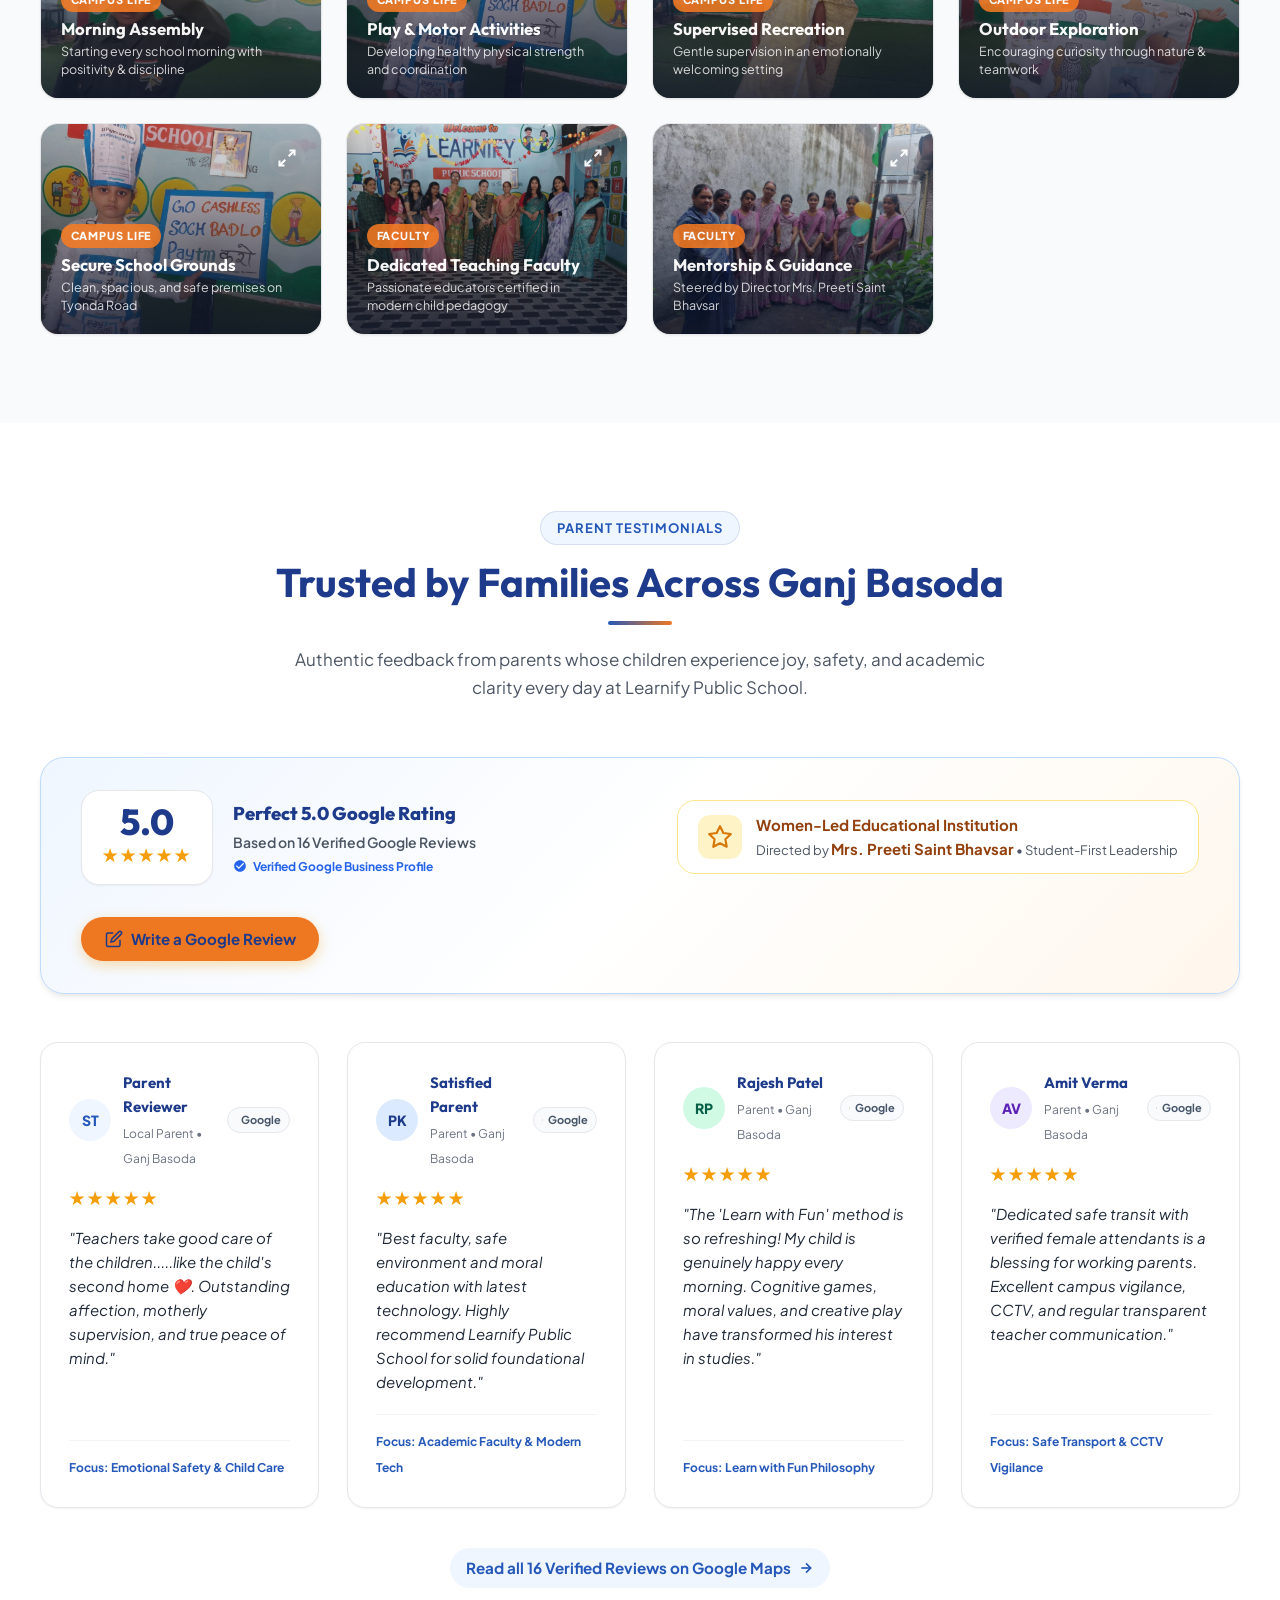
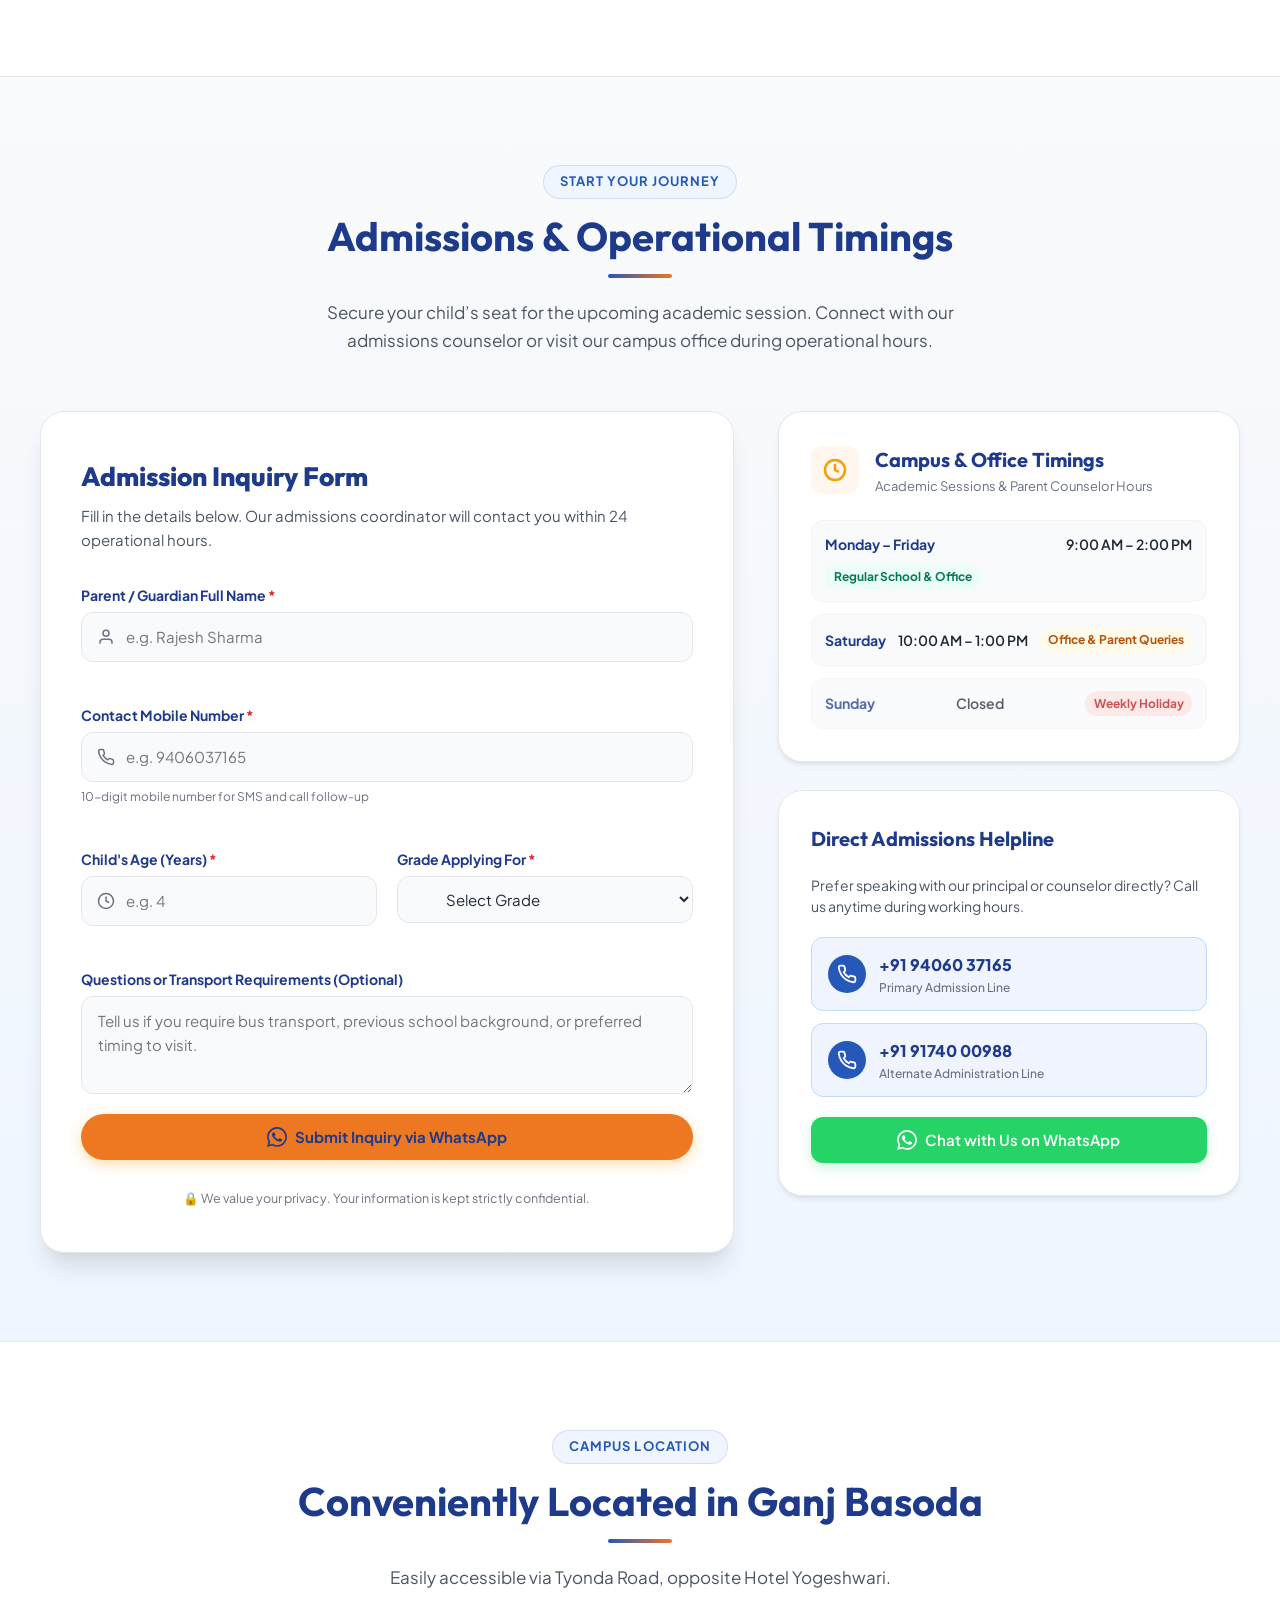
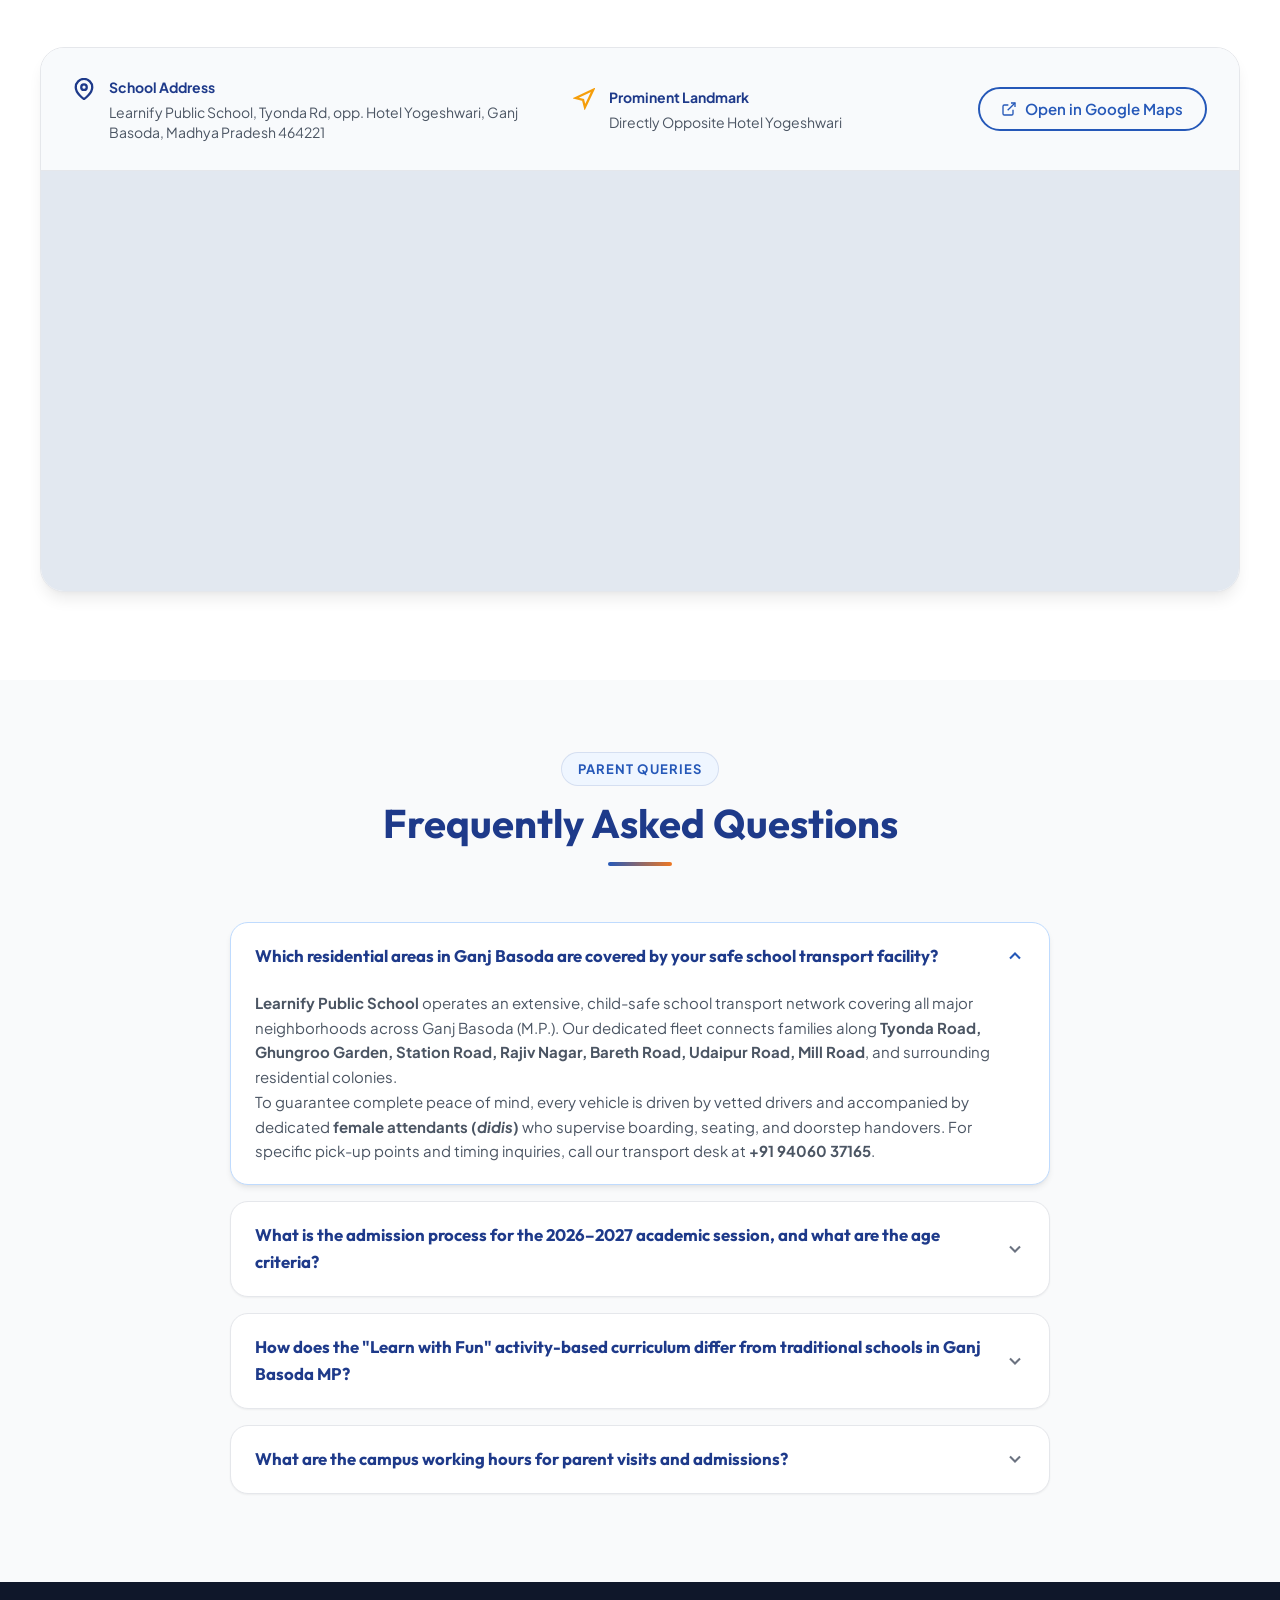
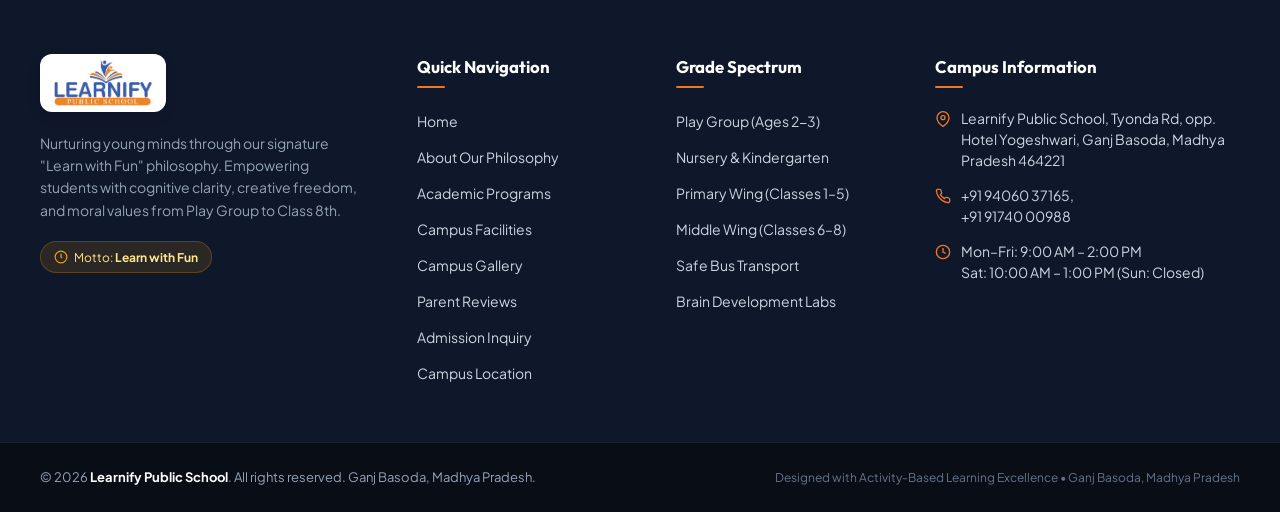
==== commit 45fa0af5: "Add full bilingual support for Hindi (English & Hindi) with instant toggle, typography enhancements," ====
--- a/index.html
+++ b/index.html
@@ -152,14 +152,14 @@
   <!-- Preconnect to Google Fonts for Fast Performance -->
   <link rel="preconnect" href="https://fonts.googleapis.com">
   <link rel="preconnect" href="https://fonts.gstatic.com" crossorigin>
-  <link href="https://fonts.googleapis.com/css2?family=Plus+Jakarta+Sans:wght@400;500;600;700;800&family=Outfit:wght@500;600;700;800&display=swap" rel="stylesheet">
+  <link href="https://fonts.googleapis.com/css2?family=Noto+Sans+Devanagari:wght@400;500;600;700;800&family=Outfit:wght@500;600;700;800&family=Plus+Jakarta+Sans:wght@400;500;600;700;800&display=swap" rel="stylesheet">
 
   <!-- External Stylesheet -->
   <link rel="stylesheet" href="style.css">
 </head>
 <body>
   <!-- Accessible Skip Link -->
-  <a href="#main-content" class="skip-link">Skip to main content</a>
+  <a href="#main-content" class="skip-link" data-i18n="skip_to_main">Skip to main content</a>
 
   <!-- Top Announcement & Quick Contact Utility Bar -->
   <aside class="top-bar" aria-label="Quick Contact & Timing Information">
@@ -167,11 +167,11 @@
       <div class="top-bar-left">
         <span class="badge-partner">
           <svg class="icon-sparkle" width="14" height="14" viewBox="0 0 24 24" fill="none" stroke="currentColor" stroke-width="2.5" stroke-linecap="round" stroke-linejoin="round" aria-hidden="true"><polygon points="12 2 15.09 8.26 22 9.27 17 14.14 18.18 21.02 12 17.77 5.82 21.02 7 14.14 2 9.27 8.91 8.26 12 2"></polygon></svg>
-          Motto: <strong>Learn with Fun</strong>
+          <span data-i18n="top_motto_label">Motto: </span><strong data-i18n="top_motto_val">Learn with Fun</strong>
         </span>
         <span class="timing-badge">
           <svg width="14" height="14" viewBox="0 0 24 24" fill="none" stroke="currentColor" stroke-width="2" stroke-linecap="round" stroke-linejoin="round" aria-hidden="true"><circle cx="12" cy="12" r="10"></circle><polyline points="12 6 12 12 16 14"></polyline></svg>
-          Mon–Fri: 9:00 AM – 2:00 PM | Sat: 10:00 AM – 1:00 PM
+          <span data-i18n="top_timing">Mon–Fri: 9:00 AM – 2:00 PM | Sat: 10:00 AM – 1:00 PM</span>
         </span>
       </div>
       <div class="top-bar-right">
@@ -186,8 +186,13 @@
         <span class="divider-dot" aria-hidden="true">•</span>
         <a href="#location" class="location-link" title="Campus Location">
           <svg width="14" height="14" viewBox="0 0 24 24" fill="none" stroke="currentColor" stroke-width="2" stroke-linecap="round" stroke-linejoin="round" aria-hidden="true"><path d="M21 10c0 7-9 13-9 13s-9-6-9-13a9 9 0 0 1 18 0z"></path><circle cx="12" cy="10" r="3"></circle></svg>
-          Ganj Basoda (M.P.)
+          <span data-i18n="top_location">Ganj Basoda (M.P.)</span>
         </a>
+        <div class="top-lang-switch" role="group" aria-label="Language selection">
+          <button type="button" class="top-lang-btn active" data-lang-code="en" aria-pressed="true">English</button>
+          <span class="divider-dot" aria-hidden="true">•</span>
+          <button type="button" class="top-lang-btn" data-lang-code="hi" aria-pressed="false">हिन्दी</button>
+        </div>
       </div>
     </div>
   </aside>
@@ -203,21 +208,35 @@
       <!-- Navigation Menu -->
       <nav class="primary-nav" id="primary-nav" aria-label="Primary Navigation">
         <ul class="nav-list">
-          <li class="nav-item nav-item-home"><a href="#home" class="nav-link active">Home</a></li>
-          <li class="nav-item"><a href="#about" class="nav-link">About</a></li>
-          <li class="nav-item"><a href="#offerings" class="nav-link">Academics</a></li>
-          <li class="nav-item"><a href="#infrastructure" class="nav-link">Facilities</a></li>
-          <li class="nav-item"><a href="#gallery" class="nav-link">Gallery</a></li>
-          <li class="nav-item"><a href="#reviews" class="nav-link">Reviews</a></li>
-          <li class="nav-item"><a href="#admissions" class="nav-link">Admissions</a></li>
-          <li class="nav-item"><a href="#location" class="nav-link">Contact</a></li>
+          <li class="nav-item nav-item-home"><a href="#home" class="nav-link active" data-i18n="nav_home">Home</a></li>
+          <li class="nav-item"><a href="#about" class="nav-link" data-i18n="nav_about">About</a></li>
+          <li class="nav-item"><a href="#offerings" class="nav-link" data-i18n="nav_offerings">Academics</a></li>
+          <li class="nav-item"><a href="#infrastructure" class="nav-link" data-i18n="nav_infrastructure">Facilities</a></li>
+          <li class="nav-item"><a href="#gallery" class="nav-link" data-i18n="nav_gallery">Gallery</a></li>
+          <li class="nav-item"><a href="#reviews" class="nav-link" data-i18n="nav_reviews">Reviews</a></li>
+          <li class="nav-item"><a href="#admissions" class="nav-link" data-i18n="nav_admissions">Admissions</a></li>
+          <li class="nav-item"><a href="#location" class="nav-link" data-i18n="nav_location">Contact</a></li>
+          <li class="nav-item nav-item-lang">
+            <div class="mobile-lang-pill">
+              <span class="mobile-lang-label" data-i18n="nav_lang_label">Language / भाषा:</span>
+              <div class="mobile-lang-options">
+                <button type="button" class="mobile-lang-btn active" data-lang-code="en" aria-pressed="true">English</button>
+                <button type="button" class="mobile-lang-btn" data-lang-code="hi" aria-pressed="false">हिन्दी</button>
+              </div>
+            </div>
+          </li>
         </ul>
       </nav>
 
       <!-- Header Action & Mobile Menu Button -->
       <div class="header-actions">
+        <!-- Language Switcher Toggle -->
+        <div class="lang-switch" role="group" aria-label="Select Language">
+          <button type="button" class="lang-btn active" data-lang-code="en" aria-pressed="true" title="Switch to English">EN</button>
+          <button type="button" class="lang-btn" data-lang-code="hi" aria-pressed="false" title="हिंदी में बदलें">हिन्दी</button>
+        </div>
         <a href="#admissions" class="btn btn-primary nav-cta">
-          <span>Admission Inquiry</span>
+          <span data-i18n="nav_cta">Admission Inquiry</span>
           <svg width="16" height="16" viewBox="0 0 24 24" fill="none" stroke="currentColor" stroke-width="2.5" stroke-linecap="round" stroke-linejoin="round" aria-hidden="true"><line x1="5" y1="12" x2="19" y2="12"></line><polyline points="12 5 19 12 12 19"></polyline></svg>
         </a>
         <button class="menu-toggle" id="menu-toggle" aria-expanded="false" aria-controls="primary-nav" aria-label="Toggle navigation menu">
@@ -239,14 +258,14 @@
         <div class="hero-content">
           <div class="hero-tag-badge">
             <span class="pulse-indicator" aria-hidden="true"></span>
-            <span>Admissions Open for Session 2026-27</span>
-          </div>
-
-          <h1 class="hero-heading">
+            <span data-i18n="hero_tag">Admissions Open for Session 2026-27</span>
+          </div>
+
+          <h1 class="hero-heading" data-i18n-html="hero_heading_html">
             Empowering Young Minds in Ganj Basoda with our <span class="highlight-text">"Learn with Fun"</span> Philosophy (Play Group to Class 8th)
           </h1>
 
-          <p class="hero-description">
+          <p class="hero-description" data-i18n-html="hero_desc_html">
             Welcome to <strong>Learnify Public School Ganj Basoda</strong>, where our signature <strong>"Learn with Fun"</strong> philosophy transforms education into an exhilarating journey of discovery. Within our secure, CCTV-monitored campus on Tyonda Road, your child thrives through smart classrooms, interactive learning labs, and dependable safe school transport across Ganj Basoda. Here, disciplined academic habits and uninhibited intellectual curiosity grow together—ensuring every learner builds foundational confidence, problem-solving agility, and genuine moral strength.
           </p>
 
@@ -254,45 +273,45 @@
           <div class="hero-badges-row">
             <div class="hero-chip">
               <svg width="18" height="18" viewBox="0 0 24 24" fill="none" stroke="#F59E0B" stroke-width="2.5" stroke-linecap="round" stroke-linejoin="round" aria-hidden="true"><path d="M12 2l3.09 6.26L22 9.27l-5 4.87 1.18 6.88L12 17.77l-6.18 3.25L7 14.14 2 9.27l6.91-1.01L12 2z"></path></svg>
-              <span>Play Group to Class 8th</span>
+              <span data-i18n="hero_chip_1">Play Group to Class 8th</span>
             </div>
             <div class="hero-chip">
               <svg width="18" height="18" viewBox="0 0 24 24" fill="none" stroke="#10B981" stroke-width="2.5" stroke-linecap="round" stroke-linejoin="round" aria-hidden="true"><path d="M22 11.08V12a10 10 0 1 1-5.93-9.14"></path><polyline points="22 4 12 14.01 9 11.01"></polyline></svg>
-              <span>Activity-Based Learning</span>
+              <span data-i18n="hero_chip_2">Activity-Based Learning</span>
             </div>
             <div class="hero-chip">
               <svg width="18" height="18" viewBox="0 0 24 24" fill="none" stroke="#3B82F6" stroke-width="2.5" stroke-linecap="round" stroke-linejoin="round" aria-hidden="true"><rect x="1" y="3" width="15" height="13"></rect><polygon points="16 8 20 8 23 11 23 16 16 16 16 8"></polygon><circle cx="5.5" cy="18.5" r="2.5"></circle><circle cx="18.5" cy="18.5" r="2.5"></circle></svg>
-              <span>Dedicated Safe Transport</span>
+              <span data-i18n="hero_chip_3">Dedicated Safe Transport</span>
             </div>
           </div>
 
           <!-- Hero Action Buttons -->
           <div class="hero-cta-group">
             <a href="#admissions" class="btn btn-secondary btn-large">
-              <span>Enroll Your Child</span>
+              <span data-i18n="hero_enroll_btn">Enroll Your Child</span>
               <svg width="18" height="18" viewBox="0 0 24 24" fill="none" stroke="currentColor" stroke-width="2.5" stroke-linecap="round" stroke-linejoin="round" aria-hidden="true"><line x1="5" y1="12" x2="19" y2="12"></line><polyline points="12 5 19 12 12 19"></polyline></svg>
             </a>
             <a href="tel:+919406037165" class="btn btn-outline btn-large">
               <svg width="18" height="18" viewBox="0 0 24 24" fill="none" stroke="currentColor" stroke-width="2" stroke-linecap="round" stroke-linejoin="round" aria-hidden="true"><path d="M22 16.92v3a2 2 0 0 1-2.18 2 19.79 19.79 0 0 1-8.63-3.07 19.5 19.5 0 0 1-6-6 19.79 19.79 0 0 1-3.07-8.67A2 2 0 0 1 4.11 2h3a2 2 0 0 1 2 1.72 12.84 12.84 0 0 0 .7 2.81 2 2 0 0 1-.45 2.11L8.09 9.91a16 16 0 0 0 6 6l1.27-1.27a2 2 0 0 1 2.11-.45 12.84 12.84 0 0 0 2.81.7A2 2 0 0 1 22 16.92z"></path></svg>
-              <span>Call Helpline</span>
+              <span data-i18n="hero_call_btn">Call Helpline</span>
             </a>
           </div>
 
           <!-- Quick Trust Metrics Strip -->
           <div class="hero-metrics">
             <div class="metric-item">
-              <span class="metric-number">Play–8th</span>
-              <span class="metric-label">Grade Spectrum</span>
+              <span class="metric-number" data-i18n="hero_metric_1_num">Play–8th</span>
+              <span class="metric-label" data-i18n="hero_metric_1_label">Grade Spectrum</span>
             </div>
             <div class="metric-separator" aria-hidden="true"></div>
             <div class="metric-item">
-              <span class="metric-number">100%</span>
-              <span class="metric-label">Activity Oriented</span>
+              <span class="metric-number" data-i18n="hero_metric_2_num">100%</span>
+              <span class="metric-label" data-i18n="hero_metric_2_label">Activity Oriented</span>
             </div>
             <div class="metric-separator" aria-hidden="true"></div>
             <div class="metric-item">
-              <span class="metric-number">Safe Bus</span>
-              <span class="metric-label">Dedicated Transit</span>
+              <span class="metric-number" data-i18n="hero_metric_3_num">Safe Bus</span>
+              <span class="metric-label" data-i18n="hero_metric_3_label">Dedicated Transit</span>
             </div>
           </div>
         </div>
@@ -313,7 +332,7 @@
                   class="hero-real-img"
                 >
                 <div class="hero-img-overlay">
-                  <span class="hero-img-caption">🌟 Dedicated Faculty & Caring Educators • Ganj Basoda</span>
+                  <span class="hero-img-caption" data-i18n="hero_caption">🌟 Dedicated Faculty & Caring Educators • Ganj Basoda</span>
                 </div>
               </div>
 
@@ -323,8 +342,8 @@
                   <svg width="20" height="20" viewBox="0 0 24 24" fill="none" stroke="currentColor" stroke-width="2.5" stroke-linecap="round" stroke-linejoin="round" aria-hidden="true"><path d="M17 21v-2a4 4 0 0 0-4-4H5a4 4 0 0 0-4 4v2"></path><circle cx="9" cy="7" r="4"></circle><path d="M23 21v-2a4 4 0 0 0-3-3.87"></path><path d="M16 3.13a4 4 0 0 1 0 7.75"></path></svg>
                 </div>
                 <div class="badge-text-wrap">
-                  <span class="badge-title">Foundational Wing</span>
-                  <span class="badge-subtitle">Play Group to UKG</span>
+                  <span class="badge-title" data-i18n="hero_badge_foundational_title">Foundational Wing</span>
+                  <span class="badge-subtitle" data-i18n="hero_badge_foundational_sub">Play Group to UKG</span>
                 </div>
               </div>
 
@@ -334,8 +353,8 @@
                   <svg width="20" height="20" viewBox="0 0 24 24" fill="#F59E0B" stroke="#F59E0B" stroke-width="1" aria-hidden="true"><polygon points="12 2 15.09 8.26 22 9.27 17 14.14 18.18 21.02 12 17.77 5.82 21.02 7 14.14 2 9.27 8.91 8.26 12 2"></polygon></svg>
                 </div>
                 <div class="badge-text-wrap">
-                  <span class="badge-title">5.0 ★ Rating</span>
-                  <span class="badge-subtitle">16 Google Reviews</span>
+                  <span class="badge-title" data-i18n="hero_badge_rating_title">5.0 ★ Rating</span>
+                  <span class="badge-subtitle" data-i18n="hero_badge_rating_sub">16 Google Reviews</span>
                 </div>
               </div>
             </div>
@@ -348,10 +367,10 @@
     <section class="about-section" id="about">
       <div class="container">
         <div class="section-header text-center">
-          <span class="section-tag">About Our Institution</span>
-          <h2 class="section-title">The Foundational Wing: Igniting Early Cognitive Brain Development Without Academic Anxiety</h2>
+          <span class="section-tag" data-i18n="about_tag">About Our Institution</span>
+          <h2 class="section-title" data-i18n="about_title">The Foundational Wing: Igniting Early Cognitive Brain Development Without Academic Anxiety</h2>
           <div class="title-underline" aria-hidden="true"></div>
-          <p class="section-subtitle">
+          <p class="section-subtitle" data-i18n="about_subtitle">
             As the top preschool and play school in Ganj Basoda, Learnify Public School eliminates the stress of rote learning. From Play Group, Nursery, LKG, and UKG to Class 8th, we cultivate foundational curiosity, bilingual phonics, and lifelong conceptual agility.
           </p>
         </div>
@@ -359,41 +378,41 @@
         <!-- Foundational Pedagogy Spotlight Card -->
         <div class="partner-spotlight-card">
           <div class="partner-badge-header">
-            <span class="partner-pill">Foundational Stage Pedagogy</span>
+            <span class="partner-pill" data-i18n="about_spotlight_pill">Foundational Stage Pedagogy</span>
           </div>
           <div class="partner-grid">
             <div class="partner-text">
-              <h3>Specialized Foundational Wing for Early Learners (Play Group to UKG)</h3>
-              <p>
+              <h3 data-i18n="about_spotlight_h3">Specialized Foundational Wing for Early Learners (Play Group to UKG)</h3>
+              <p data-i18n-html="about_spotlight_p1">
                 At <strong>Learnify Public School Ganj Basoda</strong>, our specialized Foundational Wing is custom-engineered to stimulate early neural pathways during the brain's most critical developmental window (ages 2 to 6).
               </p>
-              <p>
+              <p data-i18n-html="about_spotlight_p2">
                 <strong>Why Activity-Oriented Structures Prevent Early Academic Anxiety:</strong> Conventional classrooms often force toddler minds into mechanical memorization, inducing silent academic dread before a child even grasps core concepts. By replacing rigid desk drills with scientifically calibrated sensory kits, kinetic play tables, and phonics immersion, learning becomes an exciting game of exploration. Children touch, build, question, and discover—retaining concepts permanently without fear or marks pressure.
               </p>
               <ul class="partner-features-list">
                 <li>
                   <svg width="18" height="18" viewBox="0 0 24 24" fill="none" stroke="#10B981" stroke-width="2.5" stroke-linecap="round" stroke-linejoin="round" aria-hidden="true"><polyline points="20 6 9 17 4 12"></polyline></svg>
-                  <span><strong>Cognitive Brain Development:</strong> Multi-sensory Montessori tools and brain-mapping puzzles stimulating neuroplasticity</span>
+                  <span data-i18n-html="about_spotlight_b1"><strong>Cognitive Brain Development:</strong> Multi-sensory Montessori tools and brain-mapping puzzles stimulating neuroplasticity</span>
                 </li>
                 <li>
                   <svg width="18" height="18" viewBox="0 0 24 24" fill="none" stroke="#10B981" stroke-width="2.5" stroke-linecap="round" stroke-linejoin="round" aria-hidden="true"><polyline points="20 6 9 17 4 12"></polyline></svg>
-                  <span><strong>Linguistic Phonics &amp; Articulation:</strong> Systematic synthetic phonics fostering fluent bilingual expression (English &amp; Hindi)</span>
+                  <span data-i18n-html="about_spotlight_b2"><strong>Linguistic Phonics &amp; Articulation:</strong> Systematic synthetic phonics fostering fluent bilingual expression (English &amp; Hindi)</span>
                 </li>
                 <li>
                   <svg width="18" height="18" viewBox="0 0 24 24" fill="none" stroke="#10B981" stroke-width="2.5" stroke-linecap="round" stroke-linejoin="round" aria-hidden="true"><polyline points="20 6 9 17 4 12"></polyline></svg>
-                  <span><strong>Zero-Fear Child Psychology:</strong> Warm, motherly mentorship with dedicated child-to-teacher attention</span>
+                  <span data-i18n-html="about_spotlight_b3"><strong>Zero-Fear Child Psychology:</strong> Warm, motherly mentorship with dedicated child-to-teacher attention</span>
                 </li>
               </ul>
             </div>
             <div class="partner-highlight-box">
               <div class="quote-card">
                 <span class="quote-icon" aria-hidden="true">“</span>
-                <p class="quote-text">
+                <p class="quote-text" data-i18n-html="about_director_quote">
                   Our central doctrine is the <strong>"Learn with Fun"</strong> concept. When a child enjoys what they learn, their cognitive capacity multiplies naturally without academic anxiety.
                 </p>
                 <div class="quote-author">
-                  <strong>Mrs. Preeti Saint Bhavsar</strong>
-                  <span>Founding Director &bull; Learnify Public School, Ganj Basoda</span>
+                  <strong data-i18n="about_director_name">Mrs. Preeti Saint Bhavsar</strong>
+                  <span data-i18n="about_director_title">Founding Director &bull; Learnify Public School, Ganj Basoda</span>
                 </div>
               </div>
             </div>
@@ -406,8 +425,8 @@
             <div class="pillar-icon bg-blue-subtle">
               <svg width="28" height="28" viewBox="0 0 24 24" fill="none" stroke="#1E3A8A" stroke-width="2" stroke-linecap="round" stroke-linejoin="round" aria-hidden="true"><path d="M12 2v4M12 18v4M4.93 4.93l2.83 2.83M16.24 16.24l2.83 2.83M2 12h4M18 12h4M4.93 19.07l2.83-2.83M16.24 7.76l2.83-2.83"></path></svg>
             </div>
-            <h4 class="pillar-title">Cognitive Brain Development</h4>
-            <p class="pillar-desc">
+            <h4 class="pillar-title" data-i18n="pillar_1_title">Cognitive Brain Development</h4>
+            <p class="pillar-desc" data-i18n="pillar_1_desc">
               Puzzles, mental math games, critical reasoning tasks, and curiosity-driven inquiry exercises systematically stimulate neuroplasticity in formative developmental years.
             </p>
           </article>
@@ -416,8 +435,8 @@
             <div class="pillar-icon bg-amber-subtle">
               <svg width="28" height="28" viewBox="0 0 24 24" fill="none" stroke="#D97706" stroke-width="2" stroke-linecap="round" stroke-linejoin="round" aria-hidden="true"><circle cx="12" cy="12" r="10"></circle><path d="M8 14s1.5 2 4 2 4-2 4-2"></path><line x1="9" y1="9" x2="9.01" y2="9"></line><line x1="15" y1="9" x2="15.01" y2="9"></line></svg>
             </div>
-            <h4 class="pillar-title">Activity-Based Learning</h4>
-            <p class="pillar-desc">
+            <h4 class="pillar-title" data-i18n="pillar_2_title">Activity-Based Learning</h4>
+            <p class="pillar-desc" data-i18n="pillar_2_desc">
               Textbooks are supported by physical models, role-playing, scientific experiments, and dramatized storytelling to replace rote learning with lasting comprehension.
             </p>
           </article>
@@ -426,8 +445,8 @@
             <div class="pillar-icon bg-emerald-subtle">
               <svg width="28" height="28" viewBox="0 0 24 24" fill="none" stroke="#059669" stroke-width="2" stroke-linecap="round" stroke-linejoin="round" aria-hidden="true"><path d="M12 22s8-4 8-10V5l-8-3-8 3v7c0 6 8 10 8 10z"></path></svg>
             </div>
-            <h4 class="pillar-title">Child Awareness & Safety</h4>
-            <p class="pillar-desc">
+            <h4 class="pillar-title" data-i18n="pillar_3_title">Child Awareness & Safety</h4>
+            <p class="pillar-desc" data-i18n="pillar_3_desc">
               We educate children on personal safety, social boundaries, emotional hygiene, and mutual respect while maintaining 24/7 CCTV vigilance across all school corners.
             </p>
           </article>
@@ -436,8 +455,8 @@
             <div class="pillar-icon bg-purple-subtle">
               <svg width="28" height="28" viewBox="0 0 24 24" fill="none" stroke="#7C3AED" stroke-width="2" stroke-linecap="round" stroke-linejoin="round" aria-hidden="true"><polygon points="12 2 15.09 8.26 22 9.27 17 14.14 18.18 21.02 12 17.77 5.82 21.02 7 14.14 2 9.27 8.91 8.26 12 2"></polygon></svg>
             </div>
-            <h4 class="pillar-title">Value-Based Holistic Ethics</h4>
-            <p class="pillar-desc">
+            <h4 class="pillar-title" data-i18n="pillar_4_title">Value-Based Holistic Ethics</h4>
+            <p class="pillar-desc" data-i18n="pillar_4_desc">
               Academic competence is balanced with moral integrity, empathy, environmental stewardship, civic discipline, and respectful social manners.
             </p>
           </article>
@@ -446,38 +465,38 @@
         <!-- Institutional Trust & Safety Spotlight Card -->
         <div class="partner-spotlight-card" style="margin-top: 3.5rem; margin-bottom: 0;">
           <div class="partner-badge-header">
-            <span class="partner-pill" style="background: #E0E7FF; color: #1E3A8A;">Institutional Trust &amp; Safety</span>
+            <span class="partner-pill" style="background: #E0E7FF; color: #1E3A8A;" data-i18n="safety_pill">Institutional Trust &amp; Safety</span>
           </div>
           <div class="partner-grid">
             <div class="partner-text">
-              <h3>Women-Led Leadership, 100% Student Safety, and Timeless Moral Values</h3>
-              <p>
+              <h3 data-i18n="safety_h3">Women-Led Leadership, 100% Student Safety, and Timeless Moral Values</h3>
+              <p data-i18n-html="safety_p">
                 Choosing the <strong>best school in Ganj Basoda</strong> is an act of deep parental trust. Under the personal stewardship of <strong>Founding Director Mrs. Preeti Saint Bhavsar</strong>, Learnify Public School unites the empathetic warmth of a mother with high academic rigor.
               </p>
               <ul class="partner-features-list">
                 <li>
                   <svg width="18" height="18" viewBox="0 0 24 24" fill="none" stroke="#10B981" stroke-width="2.5" stroke-linecap="round" stroke-linejoin="round" aria-hidden="true"><polyline points="20 6 9 17 4 12"></polyline></svg>
-                  <span><strong>24/7 CCTV Monitoring:</strong> Continuous HD video vigilance across all classrooms, corridors, indoor labs, and play areas with strict access controls.</span>
+                  <span data-i18n-html="safety_b1"><strong>24/7 CCTV Monitoring:</strong> Continuous HD video vigilance across all classrooms, corridors, indoor labs, and play areas with strict access controls.</span>
                 </li>
                 <li>
                   <svg width="18" height="18" viewBox="0 0 24 24" fill="none" stroke="#10B981" stroke-width="2.5" stroke-linecap="round" stroke-linejoin="round" aria-hidden="true"><polyline points="20 6 9 17 4 12"></polyline></svg>
-                  <span><strong>Safe School Transport in Ganj Basoda:</strong> Verified female attendants (<em>didis</em>) on all vehicles overseeing boarding, seating, and doorstep handovers across Tyonda Road, Ghungroo Garden, and city routes.</span>
+                  <span data-i18n-html="safety_b2"><strong>Safe School Transport in Ganj Basoda:</strong> Verified female attendants (<em>didis</em>) on all vehicles overseeing boarding, seating, and doorstep handovers across Tyonda Road, Ghungroo Garden, and city routes.</span>
                 </li>
                 <li>
                   <svg width="18" height="18" viewBox="0 0 24 24" fill="none" stroke="#10B981" stroke-width="2.5" stroke-linecap="round" stroke-linejoin="round" aria-hidden="true"><polyline points="20 6 9 17 4 12"></polyline></svg>
-                  <span><strong>Holistic Moral Values &amp; Sanskar:</strong> Daily value assemblies, respect for elders, peer empathy, and social responsibility woven into daily life.</span>
+                  <span data-i18n-html="safety_b3"><strong>Holistic Moral Values &amp; Sanskar:</strong> Daily value assemblies, respect for elders, peer empathy, and social responsibility woven into daily life.</span>
                 </li>
               </ul>
             </div>
             <div class="partner-highlight-box">
               <div class="quote-card" style="border-left-color: #2563EB;">
                 <span class="quote-icon" aria-hidden="true">★</span>
-                <p class="quote-text">
+                <p class="quote-text" data-i18n="safety_quote">
                   "Every child entering our gates is nurtured with the same protective vigilance, unconditional encouragement, and ethical integrity that we demand for our own children."
                 </p>
                 <div class="quote-author">
-                  <strong>Mrs. Preeti Saint Bhavsar</strong>
-                  <span>Founding Director &bull; Women-Led Leadership</span>
+                  <strong data-i18n="about_director_name">Mrs. Preeti Saint Bhavsar</strong>
+                  <span data-i18n="safety_director_title">Founding Director &bull; Women-Led Leadership</span>
                 </div>
               </div>
             </div>
@@ -490,10 +509,10 @@
     <section class="offerings-section" id="offerings">
       <div class="container">
         <div class="section-header text-center">
-          <span class="section-tag">Core Offerings & Structure</span>
-          <h2 class="section-title">A Coherent Educational Journey for Every Child</h2>
+          <span class="section-tag" data-i18n="offerings_tag">Core Offerings & Structure</span>
+          <h2 class="section-title" data-i18n="offerings_title">A Coherent Educational Journey for Every Child</h2>
           <div class="title-underline" aria-hidden="true"></div>
-          <p class="section-subtitle">
+          <p class="section-subtitle" data-i18n="offerings_subtitle">
             From the first steps in early preschool to analytical mastery in Class 8th, our school provides an unbroken continuum of care, discovery, and modern infrastructure.
           </p>
         </div>
@@ -502,123 +521,123 @@
           <!-- Column 1: Foundational Years -->
           <article class="offering-card card-foundational">
             <div class="offering-header">
-              <span class="age-badge">Ages 2 – 5 Years</span>
+              <span class="age-badge" data-i18n="card1_age">Ages 2 – 5 Years</span>
               <div class="offering-icon-wrap">
                 <svg width="32" height="32" viewBox="0 0 24 24" fill="none" stroke="#F59E0B" stroke-width="2" stroke-linecap="round" stroke-linejoin="round" aria-hidden="true"><rect x="3" y="3" width="7" height="7"></rect><rect x="14" y="3" width="7" height="7"></rect><rect x="14" y="14" width="7" height="7"></rect><rect x="3" y="14" width="7" height="7"></rect></svg>
               </div>
-              <h3 class="offering-title">Foundational Years</h3>
-              <p class="offering-subtitle">Play Group, Nursery, LKG & UKG</p>
+              <h3 class="offering-title" data-i18n="card1_title">Foundational Years</h3>
+              <p class="offering-subtitle" data-i18n="card1_sub">Play Group, Nursery, LKG & UKG</p>
             </div>
             <div class="offering-body">
               <div class="partner-mini-badge">
-                <span>Activity & Sensory-Based Curriculum</span>
-              </div>
-              <p class="offering-text">
+                <span data-i18n="card1_mini">Activity & Sensory-Based Curriculum</span>
+              </div>
+              <p class="offering-text" data-i18n="card1_text">
                 Designed specifically for toddlers and young learners, focusing on emotional security, sensory perception, and cognitive awakening without academic pressure.
               </p>
               <ul class="feature-bullets">
                 <li>
                   <svg class="bullet-check" width="16" height="16" viewBox="0 0 24 24" fill="none" stroke="#10B981" stroke-width="2.5"><polyline points="20 6 9 17 4 12"></polyline></svg>
-                  <span>Phonics & early bilingual vocabulary</span>
+                  <span data-i18n="card1_b1">Phonics & early bilingual vocabulary</span>
                 </li>
                 <li>
                   <svg class="bullet-check" width="16" height="16" viewBox="0 0 24 24" fill="none" stroke="#10B981" stroke-width="2.5"><polyline points="20 6 9 17 4 12"></polyline></svg>
-                  <span>Montessori sensory kits & motor games</span>
+                  <span data-i18n="card1_b2">Montessori sensory kits & motor games</span>
                 </li>
                 <li>
                   <svg class="bullet-check" width="16" height="16" viewBox="0 0 24 24" fill="none" stroke="#10B981" stroke-width="2.5"><polyline points="20 6 9 17 4 12"></polyline></svg>
-                  <span>Puppetry, role play & interactive circle time</span>
+                  <span data-i18n="card1_b3">Puppetry, role play & interactive circle time</span>
                 </li>
                 <li>
                   <svg class="bullet-check" width="16" height="16" viewBox="0 0 24 24" fill="none" stroke="#10B981" stroke-width="2.5"><polyline points="20 6 9 17 4 12"></polyline></svg>
-                  <span>Gentle social habits & toilet-training support</span>
+                  <span data-i18n="card1_b4">Gentle social habits & toilet-training support</span>
                 </li>
               </ul>
             </div>
             <div class="offering-footer">
-              <a href="#admissions" class="link-arrow">Inquire for Foundational Wing &rarr;</a>
+              <a href="#admissions" class="link-arrow" data-i18n="card1_link">Inquire for Foundational Wing &rarr;</a>
             </div>
           </article>
 
           <!-- Column 2: Middle Years -->
           <article class="offering-card card-middle">
             <div class="offering-header">
-              <span class="age-badge badge-primary">Classes 1st – 8th</span>
+              <span class="age-badge badge-primary" data-i18n="card2_age">Classes 1st – 8th</span>
               <div class="offering-icon-wrap">
                 <svg width="32" height="32" viewBox="0 0 24 24" fill="none" stroke="#1E3A8A" stroke-width="2" stroke-linecap="round" stroke-linejoin="round" aria-hidden="true"><path d="M4 19.5A2.5 2.5 0 0 1 6.5 17H20"></path><path d="M6.5 2H20v20H6.5A2.5 2.5 0 0 1 4 19.5v-15A2.5 2.5 0 0 1 6.5 2z"></path></svg>
               </div>
-              <h3 class="offering-title">Middle Years</h3>
-              <p class="offering-subtitle">Primary & Upper-Primary Grades</p>
+              <h3 class="offering-title" data-i18n="card2_title">Middle Years</h3>
+              <p class="offering-subtitle" data-i18n="card2_sub">Primary & Upper-Primary Grades</p>
             </div>
             <div class="offering-body">
               <div class="partner-mini-badge badge-blue">
-                <span>Comprehensive Curriculum & STEM</span>
-              </div>
-              <p class="offering-text">
+                <span data-i18n="card2_mini">Comprehensive Curriculum & STEM</span>
+              </div>
+              <p class="offering-text" data-i18n="card2_text">
                 Transitioning learners from fundamental literacy to strong analytical competency, scientific temperament, digital literacy, and expressive leadership.
               </p>
               <ul class="feature-bullets">
                 <li>
                   <svg class="bullet-check" width="16" height="16" viewBox="0 0 24 24" fill="none" stroke="#10B981" stroke-width="2.5"><polyline points="20 6 9 17 4 12"></polyline></svg>
-                  <span>Robust Science, Math & English foundation</span>
+                  <span data-i18n="card2_b1">Robust Science, Math & English foundation</span>
                 </li>
                 <li>
                   <svg class="bullet-check" width="16" height="16" viewBox="0 0 24 24" fill="none" stroke="#10B981" stroke-width="2.5"><polyline points="20 6 9 17 4 12"></polyline></svg>
-                  <span>Computer studies & introductory digital skills</span>
+                  <span data-i18n="card2_b2">Computer studies & introductory digital skills</span>
                 </li>
                 <li>
                   <svg class="bullet-check" width="16" height="16" viewBox="0 0 24 24" fill="none" stroke="#10B981" stroke-width="2.5"><polyline points="20 6 9 17 4 12"></polyline></svg>
-                  <span>Art, craft, debates & public speaking practice</span>
+                  <span data-i18n="card2_b3">Art, craft, debates & public speaking practice</span>
                 </li>
                 <li>
                   <svg class="bullet-check" width="16" height="16" viewBox="0 0 24 24" fill="none" stroke="#10B981" stroke-width="2.5"><polyline points="20 6 9 17 4 12"></polyline></svg>
-                  <span>Continuous assessment & personalized mentoring</span>
+                  <span data-i18n="card2_b4">Continuous assessment & personalized mentoring</span>
                 </li>
               </ul>
             </div>
             <div class="offering-footer">
-              <a href="#admissions" class="link-arrow">Inquire for Middle Wing &rarr;</a>
+              <a href="#admissions" class="link-arrow" data-i18n="card2_link">Inquire for Middle Wing &rarr;</a>
             </div>
           </article>
 
           <!-- Column 3: Campus Facilities -->
           <article class="offering-card card-facilities">
             <div class="offering-header">
-              <span class="age-badge badge-green">Safety & Infrastructure</span>
+              <span class="age-badge badge-green" data-i18n="card3_age">Safety & Infrastructure</span>
               <div class="offering-icon-wrap">
                 <svg width="32" height="32" viewBox="0 0 24 24" fill="none" stroke="#10B981" stroke-width="2" stroke-linecap="round" stroke-linejoin="round" aria-hidden="true"><rect x="1" y="3" width="15" height="13"></rect><polygon points="16 8 20 8 23 11 23 16 16 16 16 8"></polygon><circle cx="5.5" cy="18.5" r="2.5"></circle><circle cx="18.5" cy="18.5" r="2.5"></circle></svg>
               </div>
-              <h3 class="offering-title">Campus Facilities</h3>
-              <p class="offering-subtitle">Safe Transport & Modern Classrooms</p>
+              <h3 class="offering-title" data-i18n="card3_title">Campus Facilities</h3>
+              <p class="offering-subtitle" data-i18n="card3_sub">Safe Transport & Modern Classrooms</p>
             </div>
             <div class="offering-body">
               <div class="partner-mini-badge badge-emerald">
-                <span>Parent-Approved Safety Standards</span>
-              </div>
-              <p class="offering-text">
+                <span data-i18n="card3_mini">Parent-Approved Safety Standards</span>
+              </div>
+              <p class="offering-text" data-i18n="card3_text">
                 Every square foot of our campus is structured to ensure child safety, comfort, intellectual inspiration, and peace of mind for every parent in Ganj Basoda.
               </p>
               <ul class="feature-bullets">
                 <li>
                   <svg class="bullet-check" width="16" height="16" viewBox="0 0 24 24" fill="none" stroke="#10B981" stroke-width="2.5"><polyline points="20 6 9 17 4 12"></polyline></svg>
-                  <span>Dedicated safe transport with verified attendants</span>
+                  <span data-i18n="card3_b1">Dedicated safe transport with verified attendants</span>
                 </li>
                 <li>
                   <svg class="bullet-check" width="16" height="16" viewBox="0 0 24 24" fill="none" stroke="#10B981" stroke-width="2.5"><polyline points="20 6 9 17 4 12"></polyline></svg>
-                  <span>Bright, ventilated & smart digital classrooms</span>
+                  <span data-i18n="card3_b2">Bright, ventilated & smart digital classrooms</span>
                 </li>
                 <li>
                   <svg class="bullet-check" width="16" height="16" viewBox="0 0 24 24" fill="none" stroke="#10B981" stroke-width="2.5"><polyline points="20 6 9 17 4 12"></polyline></svg>
-                  <span>Comprehensive CCTV coverage and safe entry control</span>
+                  <span data-i18n="card3_b3">Comprehensive CCTV coverage and safe entry control</span>
                 </li>
                 <li>
                   <svg class="bullet-check" width="16" height="16" viewBox="0 0 24 24" fill="none" stroke="#10B981" stroke-width="2.5"><polyline points="20 6 9 17 4 12"></polyline></svg>
-                  <span>Pure RO drinking water & hygienic restrooms</span>
+                  <span data-i18n="card3_b4">Pure RO drinking water & hygienic restrooms</span>
                 </li>
               </ul>
             </div>
             <div class="offering-footer">
-              <a href="#infrastructure" class="link-arrow">Explore Campus Details &rarr;</a>
+              <a href="#infrastructure" class="link-arrow" data-i18n="card3_link">Explore Campus Details &rarr;</a>
             </div>
           </article>
         </div>
@@ -629,10 +648,10 @@
     <section class="infrastructure-section" id="infrastructure">
       <div class="container">
         <div class="section-header text-center">
-          <span class="section-tag">Campus Infrastructure</span>
-          <h2 class="section-title">Designed for Joy, Safety, and Deep Focus</h2>
+          <span class="section-tag" data-i18n="infra_tag">Campus Infrastructure</span>
+          <h2 class="section-title" data-i18n="infra_title">Designed for Joy, Safety, and Deep Focus</h2>
           <div class="title-underline" aria-hidden="true"></div>
-          <p class="section-subtitle">
+          <p class="section-subtitle" data-i18n="infra_subtitle">
             Take a closer look at the facilities engineered to support your child’s daily growth in Ganj Basoda.
           </p>
         </div>
@@ -644,8 +663,8 @@
               <svg width="28" height="28" viewBox="0 0 24 24" fill="none" stroke="currentColor" stroke-width="2" stroke-linecap="round" stroke-linejoin="round" aria-hidden="true"><rect x="2" y="3" width="20" height="14" rx="2" ry="2"></rect><line x1="8" y1="21" x2="16" y2="21"></line><line x1="12" y1="17" x2="12" y2="21"></line></svg>
             </div>
             <div class="infra-details">
-              <h4>Modern Smart Classrooms</h4>
-              <p>Equipped with audio-visual learning aids, ergonomic furniture tailored for kids, and abundant natural ventilation for energetic learning.</p>
+              <h4 data-i18n="infra_item1_title">Modern Smart Classrooms</h4>
+              <p data-i18n="infra_item1_desc">Equipped with audio-visual learning aids, ergonomic furniture tailored for kids, and abundant natural ventilation for energetic learning.</p>
             </div>
           </div>
 
@@ -655,8 +674,8 @@
               <svg width="28" height="28" viewBox="0 0 24 24" fill="none" stroke="currentColor" stroke-width="2" stroke-linecap="round" stroke-linejoin="round" aria-hidden="true"><rect x="1" y="3" width="15" height="13"></rect><polygon points="16 8 20 8 23 11 23 16 16 16 16 8"></polygon><circle cx="5.5" cy="18.5" r="2.5"></circle><circle cx="18.5" cy="18.5" r="2.5"></circle></svg>
             </div>
             <div class="infra-details">
-              <h4>Dedicated Safe Transport</h4>
-              <p>Comfortable school vehicles covering key neighborhoods in Ganj Basoda and nearby localities, operated by police-verified drivers and trained female attendants.</p>
+              <h4 data-i18n="infra_item2_title">Dedicated Safe Transport</h4>
+              <p data-i18n="infra_item2_desc">Comfortable school vehicles covering key neighborhoods in Ganj Basoda and nearby localities, operated by police-verified drivers and trained female attendants.</p>
             </div>
           </div>
 
@@ -666,8 +685,8 @@
               <svg width="28" height="28" viewBox="0 0 24 24" fill="none" stroke="currentColor" stroke-width="2" stroke-linecap="round" stroke-linejoin="round" aria-hidden="true"><path d="M4 19.5A2.5 2.5 0 0 1 6.5 17H20"></path><path d="M6.5 2H20v20H6.5A2.5 2.5 0 0 1 4 19.5v-15A2.5 2.5 0 0 1 6.5 2z"></path></svg>
             </div>
             <div class="infra-details">
-              <h4>Curated Activity & Reading Nooks</h4>
-              <p>Rich collection of age-appropriate picture books, scientific experiment kits, blocks, and brain puzzles to ignite the lifelong habit of reading.</p>
+              <h4 data-i18n="infra_item3_title">Curated Activity & Reading Nooks</h4>
+              <p data-i18n="infra_item3_desc">Rich collection of age-appropriate picture books, scientific experiment kits, blocks, and brain puzzles to ignite the lifelong habit of reading.</p>
             </div>
           </div>
 
@@ -677,8 +696,8 @@
               <svg width="28" height="28" viewBox="0 0 24 24" fill="none" stroke="currentColor" stroke-width="2" stroke-linecap="round" stroke-linejoin="round" aria-hidden="true"><path d="M12 22s8-4 8-10V5l-8-3-8 3v7c0 6 8 10 8 10z"></path></svg>
             </div>
             <div class="infra-details">
-              <h4>CCTV Monitored Secure Campus</h4>
-              <p>Round-the-clock surveillance in common zones, controlled entry and exit, and constant teacher supervision guaranteeing child safety throughout school hours.</p>
+              <h4 data-i18n="infra_item4_title">CCTV Monitored Secure Campus</h4>
+              <p data-i18n="infra_item4_desc">Round-the-clock surveillance in common zones, controlled entry and exit, and constant teacher supervision guaranteeing child safety throughout school hours.</p>
             </div>
           </div>
 
@@ -688,8 +707,8 @@
               <svg width="28" height="28" viewBox="0 0 24 24" fill="none" stroke="currentColor" stroke-width="2" stroke-linecap="round" stroke-linejoin="round" aria-hidden="true"><polygon points="12 2 2 7 12 12 22 7 12 2"></polygon><polyline points="2 17 12 22 22 17"></polyline><polyline points="2 12 12 17 22 12"></polyline></svg>
             </div>
             <div class="infra-details">
-              <h4>Activity & Creative Arts Lab</h4>
-              <p>Dedicated creative spaces where students practice painting, clay modeling, public speaking, yoga, and cooperative group games.</p>
+              <h4 data-i18n="infra_item5_title">Activity & Creative Arts Lab</h4>
+              <p data-i18n="infra_item5_desc">Dedicated creative spaces where students practice painting, clay modeling, public speaking, yoga, and cooperative group games.</p>
             </div>
           </div>
 
@@ -699,8 +718,8 @@
               <svg width="28" height="28" viewBox="0 0 24 24" fill="none" stroke="currentColor" stroke-width="2" stroke-linecap="round" stroke-linejoin="round" aria-hidden="true"><circle cx="12" cy="12" r="10"></circle><polyline points="12 6 12 12 14 14"></polyline></svg>
             </div>
             <div class="infra-details">
-              <h4>Regular Parent-Teacher Interaction</h4>
-              <p>Transparent communication with bi-weekly updates on your child's cognitive milestones, social adaptation, and academic achievements.</p>
+              <h4 data-i18n="infra_item6_title">Regular Parent-Teacher Interaction</h4>
+              <p data-i18n="infra_item6_desc">Transparent communication with bi-weekly updates on your child's cognitive milestones, social adaptation, and academic achievements.</p>
             </div>
           </div>
         </div>
@@ -711,21 +730,21 @@
     <section class="gallery-section" id="gallery">
       <div class="container">
         <div class="section-header text-center">
-          <span class="section-tag">Campus Life &amp; Activities</span>
-          <h2 class="section-title">Interactive Campus &amp; Activity Gallery</h2>
+          <span class="section-tag" data-i18n="gallery_tag">Campus Life &amp; Activities</span>
+          <h2 class="section-title" data-i18n="gallery_title">Interactive Campus &amp; Activity Gallery</h2>
           <div class="title-underline" aria-hidden="true"></div>
-          <p class="section-subtitle">
+          <p class="section-subtitle" data-i18n="gallery_subtitle">
             Experience our vibrant campus environment in Ganj Basoda. Click any photo to inspect full details in high resolution.
           </p>
         </div>
 
         <!-- Filter Tab Buttons -->
         <div class="gallery-filter-tabs" role="tablist" aria-label="Gallery category filters">
-          <button class="filter-btn active" data-filter="all" role="tab" aria-selected="true">All Photos (15)</button>
-          <button class="filter-btn" data-filter="classroom" role="tab" aria-selected="false">Classrooms &amp; Learning</button>
-          <button class="filter-btn" data-filter="activity" role="tab" aria-selected="false">Events &amp; Celebrations</button>
-          <button class="filter-btn" data-filter="campus" role="tab" aria-selected="false">Campus Life</button>
-          <button class="filter-btn" data-filter="faculty" role="tab" aria-selected="false">Faculty &amp; Mentors</button>
+          <button class="filter-btn active" data-filter="all" role="tab" aria-selected="true" data-i18n="gallery_tab_all">All Photos (15)</button>
+          <button class="filter-btn" data-filter="classroom" role="tab" aria-selected="false" data-i18n="gallery_tab_classroom">Classrooms &amp; Learning</button>
+          <button class="filter-btn" data-filter="activity" role="tab" aria-selected="false" data-i18n="gallery_tab_activity">Events &amp; Celebrations</button>
+          <button class="filter-btn" data-filter="campus" role="tab" aria-selected="false" data-i18n="gallery_tab_campus">Campus Life</button>
+          <button class="filter-btn" data-filter="faculty" role="tab" aria-selected="false" data-i18n="gallery_tab_faculty">Faculty &amp; Mentors</button>
         </div>
 
         <!-- Gallery Grid -->
@@ -735,9 +754,9 @@
             <div class="gallery-img-wrap">
               <img src="assets/gallery/classroom-learning.jpg" alt="Interactive classroom teaching at Learnify Public School" loading="lazy">
               <div class="gallery-overlay">
-                <span class="gallery-category-pill">Classroom</span>
-                <h4 class="gallery-img-title">Interactive Classrooms</h4>
-                <p class="gallery-img-caption">Modern learning methods &amp; personal child attention</p>
+                <span class="gallery-category-pill" data-i18n="gallery_item1_pill">Classroom</span>
+                <h4 class="gallery-img-title" data-i18n="gallery_item1_title">Interactive Classrooms</h4>
+                <p class="gallery-img-caption" data-i18n="gallery_item1_desc">Modern learning methods &amp; personal child attention</p>
                 <span class="expand-icon" aria-hidden="true">
                   <svg width="20" height="20" viewBox="0 0 24 24" fill="none" stroke="currentColor" stroke-width="2.5"><polyline points="15 3 21 3 21 9"></polyline><polyline points="9 21 3 21 3 15"></polyline><line x1="21" y1="3" x2="14" y2="10"></line><line x1="3" y1="21" x2="10" y2="14"></line></svg>
                 </span>
@@ -750,9 +769,9 @@
             <div class="gallery-img-wrap">
               <img src="assets/gallery/students-creative.jpg" alt="Students engaged in creative projects" loading="lazy">
               <div class="gallery-overlay">
-                <span class="gallery-category-pill">Classroom</span>
-                <h4 class="gallery-img-title">Creative Project Work</h4>
-                <p class="gallery-img-caption">Sensory models &amp; cognitive brain development</p>
+                <span class="gallery-category-pill" data-i18n="gallery_item2_pill">Classroom</span>
+                <h4 class="gallery-img-title" data-i18n="gallery_item2_title">Creative Project Work</h4>
+                <p class="gallery-img-caption" data-i18n="gallery_item2_desc">Sensory models &amp; cognitive brain development</p>
                 <span class="expand-icon" aria-hidden="true">
                   <svg width="20" height="20" viewBox="0 0 24 24" fill="none" stroke="currentColor" stroke-width="2.5"><polyline points="15 3 21 3 21 9"></polyline><polyline points="9 21 3 21 3 15"></polyline><line x1="21" y1="3" x2="14" y2="10"></line><line x1="3" y1="21" x2="10" y2="14"></line></svg>
                 </span>
@@ -765,9 +784,9 @@
             <div class="gallery-img-wrap">
               <img src="assets/gallery/activity-circle.jpg" alt="Children participating in circle time activities" loading="lazy">
               <div class="gallery-overlay">
-                <span class="gallery-category-pill">Classroom</span>
-                <h4 class="gallery-img-title">Foundational Circle Time</h4>
-                <p class="gallery-img-caption">Joyful collaborative activities &amp; phonics games</p>
+                <span class="gallery-category-pill" data-i18n="gallery_item3_pill">Classroom</span>
+                <h4 class="gallery-img-title" data-i18n="gallery_item3_title">Foundational Circle Time</h4>
+                <p class="gallery-img-caption" data-i18n="gallery_item3_desc">Joyful collaborative activities &amp; phonics games</p>
                 <span class="expand-icon" aria-hidden="true">
                   <svg width="20" height="20" viewBox="0 0 24 24" fill="none" stroke="currentColor" stroke-width="2.5"><polyline points="15 3 21 3 21 9"></polyline><polyline points="9 21 3 21 3 15"></polyline><line x1="21" y1="3" x2="14" y2="10"></line><line x1="3" y1="21" x2="10" y2="14"></line></svg>
                 </span>
@@ -780,9 +799,9 @@
             <div class="gallery-img-wrap">
               <img src="assets/gallery/school-presentation.jpg" alt="Student delivering presentation" loading="lazy">
               <div class="gallery-overlay">
-                <span class="gallery-category-pill">Classroom</span>
-                <h4 class="gallery-img-title">Confidence &amp; Expression</h4>
-                <p class="gallery-img-caption">Nurturing public speaking &amp; presentation skills</p>
+                <span class="gallery-category-pill" data-i18n="gallery_item4_pill">Classroom</span>
+                <h4 class="gallery-img-title" data-i18n="gallery_item4_title">Confidence &amp; Expression</h4>
+                <p class="gallery-img-caption" data-i18n="gallery_item4_desc">Nurturing public speaking &amp; presentation skills</p>
                 <span class="expand-icon" aria-hidden="true">
                   <svg width="20" height="20" viewBox="0 0 24 24" fill="none" stroke="currentColor" stroke-width="2.5"><polyline points="15 3 21 3 21 9"></polyline><polyline points="9 21 3 21 3 15"></polyline><line x1="21" y1="3" x2="14" y2="10"></line><line x1="3" y1="21" x2="10" y2="14"></line></svg>
                 </span>
@@ -795,9 +814,9 @@
             <div class="gallery-img-wrap">
               <img src="assets/gallery/independence-day-ceremony.jpg" alt="Independence Day flag hoisting celebration" loading="lazy">
               <div class="gallery-overlay">
-                <span class="gallery-category-pill">Celebration</span>
-                <h4 class="gallery-img-title">Independence Day Ceremony</h4>
-                <p class="gallery-img-caption">Patriotic flag hoisting &amp; cultural pride</p>
+                <span class="gallery-category-pill" data-i18n="gallery_item5_pill">Celebration</span>
+                <h4 class="gallery-img-title" data-i18n="gallery_item5_title">Independence Day Ceremony</h4>
+                <p class="gallery-img-caption" data-i18n="gallery_item5_desc">Patriotic flag hoisting &amp; cultural pride</p>
                 <span class="expand-icon" aria-hidden="true">
                   <svg width="20" height="20" viewBox="0 0 24 24" fill="none" stroke="currentColor" stroke-width="2.5"><polyline points="15 3 21 3 21 9"></polyline><polyline points="9 21 3 21 3 15"></polyline><line x1="21" y1="3" x2="14" y2="10"></line><line x1="3" y1="21" x2="10" y2="14"></line></svg>
                 </span>
@@ -810,9 +829,9 @@
             <div class="gallery-img-wrap">
               <img src="assets/gallery/independence-day-event.jpg" alt="Children performing in cultural programs" loading="lazy">
               <div class="gallery-overlay">
-                <span class="gallery-category-pill">Celebration</span>
-                <h4 class="gallery-img-title">15 August Festivities</h4>
-                <p class="gallery-img-caption">Inculcating moral heritage and social harmony</p>
+                <span class="gallery-category-pill" data-i18n="gallery_item6_pill">Celebration</span>
+                <h4 class="gallery-img-title" data-i18n="gallery_item6_title">15 August Festivities</h4>
+                <p class="gallery-img-caption" data-i18n="gallery_item6_desc">Inculcating moral heritage and social harmony</p>
                 <span class="expand-icon" aria-hidden="true">
                   <svg width="20" height="20" viewBox="0 0 24 24" fill="none" stroke="currentColor" stroke-width="2.5"><polyline points="15 3 21 3 21 9"></polyline><polyline points="9 21 3 21 3 15"></polyline><line x1="21" y1="3" x2="14" y2="10"></line><line x1="3" y1="21" x2="10" y2="14"></line></svg>
                 </span>
@@ -825,9 +844,9 @@
             <div class="gallery-img-wrap">
               <img src="assets/gallery/activity-gandhi-jayanti.jpg" alt="Gandhi Jayanti moral learning event" loading="lazy">
               <div class="gallery-overlay">
-                <span class="gallery-category-pill">Celebration</span>
-                <h4 class="gallery-img-title">Gandhi Jayanti Observance</h4>
-                <p class="gallery-img-caption">Values of truth, peace, and environmental duty</p>
+                <span class="gallery-category-pill" data-i18n="gallery_item7_pill">Celebration</span>
+                <h4 class="gallery-img-title" data-i18n="gallery_item7_title">Gandhi Jayanti Observance</h4>
+                <p class="gallery-img-caption" data-i18n="gallery_item7_desc">Values of truth, peace, and environmental duty</p>
                 <span class="expand-icon" aria-hidden="true">
                   <svg width="20" height="20" viewBox="0 0 24 24" fill="none" stroke="currentColor" stroke-width="2.5"><polyline points="15 3 21 3 21 9"></polyline><polyline points="9 21 3 21 3 15"></polyline><line x1="21" y1="3" x2="14" y2="10"></line><line x1="3" y1="21" x2="10" y2="14"></line></svg>
                 </span>
@@ -840,9 +859,9 @@
             <div class="gallery-img-wrap">
               <img src="assets/gallery/campus-moment-6.jpg" alt="School milestone celebration" loading="lazy">
               <div class="gallery-overlay">
-                <span class="gallery-category-pill">Celebration</span>
-                <h4 class="gallery-img-title">School Milestones</h4>
-                <p class="gallery-img-caption">Recognizing student accomplishments and joy</p>
+                <span class="gallery-category-pill" data-i18n="gallery_item8_pill">Celebration</span>
+                <h4 class="gallery-img-title" data-i18n="gallery_item8_title">School Milestones</h4>
+                <p class="gallery-img-caption" data-i18n="gallery_item8_desc">Recognizing student accomplishments and joy</p>
                 <span class="expand-icon" aria-hidden="true">
                   <svg width="20" height="20" viewBox="0 0 24 24" fill="none" stroke="currentColor" stroke-width="2.5"><polyline points="15 3 21 3 21 9"></polyline><polyline points="9 21 3 21 3 15"></polyline><line x1="21" y1="3" x2="14" y2="10"></line><line x1="3" y1="21" x2="10" y2="14"></line></svg>
                 </span>
@@ -855,9 +874,9 @@
             <div class="gallery-img-wrap">
               <img src="assets/gallery/campus-moment-1.jpg" alt="Students lined up during morning assembly" loading="lazy">
               <div class="gallery-overlay">
-                <span class="gallery-category-pill">Campus Life</span>
-                <h4 class="gallery-img-title">Morning Assembly</h4>
-                <p class="gallery-img-caption">Starting every school morning with positivity &amp; discipline</p>
+                <span class="gallery-category-pill" data-i18n="gallery_item9_pill">Campus Life</span>
+                <h4 class="gallery-img-title" data-i18n="gallery_item9_title">Morning Assembly</h4>
+                <p class="gallery-img-caption" data-i18n="gallery_item9_desc">Starting every school morning with positivity &amp; discipline</p>
                 <span class="expand-icon" aria-hidden="true">
                   <svg width="20" height="20" viewBox="0 0 24 24" fill="none" stroke="currentColor" stroke-width="2.5"><polyline points="15 3 21 3 21 9"></polyline><polyline points="9 21 3 21 3 15"></polyline><line x1="21" y1="3" x2="14" y2="10"></line><line x1="3" y1="21" x2="10" y2="14"></line></svg>
                 </span>
@@ -870,9 +889,9 @@
             <div class="gallery-img-wrap">
               <img src="assets/gallery/campus-moment-2.jpg" alt="Children playing in campus recreation area" loading="lazy">
               <div class="gallery-overlay">
-                <span class="gallery-category-pill">Campus Life</span>
-                <h4 class="gallery-img-title">Play &amp; Motor Activities</h4>
-                <p class="gallery-img-caption">Developing healthy physical strength and coordination</p>
+                <span class="gallery-category-pill" data-i18n="gallery_item10_pill">Campus Life</span>
+                <h4 class="gallery-img-title" data-i18n="gallery_item10_title">Play &amp; Motor Activities</h4>
+                <p class="gallery-img-caption" data-i18n="gallery_item10_desc">Developing healthy physical strength and coordination</p>
                 <span class="expand-icon" aria-hidden="true">
                   <svg width="20" height="20" viewBox="0 0 24 24" fill="none" stroke="currentColor" stroke-width="2.5"><polyline points="15 3 21 3 21 9"></polyline><polyline points="9 21 3 21 3 15"></polyline><line x1="21" y1="3" x2="14" y2="10"></line><line x1="3" y1="21" x2="10" y2="14"></line></svg>
                 </span>
@@ -885,9 +904,9 @@
             <div class="gallery-img-wrap">
               <img src="assets/gallery/campus-moment-3.jpg" alt="Supervised child activity area" loading="lazy">
               <div class="gallery-overlay">
-                <span class="gallery-category-pill">Campus Life</span>
-                <h4 class="gallery-img-title">Supervised Recreation</h4>
-                <p class="gallery-img-caption">Gentle supervision in an emotionally welcoming setting</p>
+                <span class="gallery-category-pill" data-i18n="gallery_item11_pill">Campus Life</span>
+                <h4 class="gallery-img-title" data-i18n="gallery_item11_title">Supervised Recreation</h4>
+                <p class="gallery-img-caption" data-i18n="gallery_item11_desc">Gentle supervision in an emotionally welcoming setting</p>
                 <span class="expand-icon" aria-hidden="true">
                   <svg width="20" height="20" viewBox="0 0 24 24" fill="none" stroke="currentColor" stroke-width="2.5"><polyline points="15 3 21 3 21 9"></polyline><polyline points="9 21 3 21 3 15"></polyline><line x1="21" y1="3" x2="14" y2="10"></line><line x1="3" y1="21" x2="10" y2="14"></line></svg>
                 </span>
@@ -900,9 +919,9 @@
             <div class="gallery-img-wrap">
               <img src="assets/gallery/campus-moment-4.jpg" alt="Students engaged in outdoor activities" loading="lazy">
               <div class="gallery-overlay">
-                <span class="gallery-category-pill">Campus Life</span>
-                <h4 class="gallery-img-title">Outdoor Exploration</h4>
-                <p class="gallery-img-caption">Encouraging curiosity through nature &amp; teamwork</p>
+                <span class="gallery-category-pill" data-i18n="gallery_item12_pill">Campus Life</span>
+                <h4 class="gallery-img-title" data-i18n="gallery_item12_title">Outdoor Exploration</h4>
+                <p class="gallery-img-caption" data-i18n="gallery_item12_desc">Encouraging curiosity through nature &amp; teamwork</p>
                 <span class="expand-icon" aria-hidden="true">
                   <svg width="20" height="20" viewBox="0 0 24 24" fill="none" stroke="currentColor" stroke-width="2.5"><polyline points="15 3 21 3 21 9"></polyline><polyline points="9 21 3 21 3 15"></polyline><line x1="21" y1="3" x2="14" y2="10"></line><line x1="3" y1="21" x2="10" y2="14"></line></svg>
                 </span>
@@ -915,9 +934,9 @@
             <div class="gallery-img-wrap">
               <img src="assets/gallery/campus-moment-5.jpg" alt="School grounds in Ganj Basoda" loading="lazy">
               <div class="gallery-overlay">
-                <span class="gallery-category-pill">Campus Life</span>
-                <h4 class="gallery-img-title">Secure School Grounds</h4>
-                <p class="gallery-img-caption">Clean, spacious, and safe premises on Tyonda Road</p>
+                <span class="gallery-category-pill" data-i18n="gallery_item13_pill">Campus Life</span>
+                <h4 class="gallery-img-title" data-i18n="gallery_item13_title">Secure School Grounds</h4>
+                <p class="gallery-img-caption" data-i18n="gallery_item13_desc">Clean, spacious, and safe premises on Tyonda Road</p>
                 <span class="expand-icon" aria-hidden="true">
                   <svg width="20" height="20" viewBox="0 0 24 24" fill="none" stroke="currentColor" stroke-width="2.5"><polyline points="15 3 21 3 21 9"></polyline><polyline points="9 21 3 21 3 15"></polyline><line x1="21" y1="3" x2="14" y2="10"></line><line x1="3" y1="21" x2="10" y2="14"></line></svg>
                 </span>
@@ -930,9 +949,9 @@
             <div class="gallery-img-wrap">
               <img src="assets/gallery/teaching-team.jpg" alt="Teaching staff at Learnify Public School" loading="lazy">
               <div class="gallery-overlay">
-                <span class="gallery-category-pill">Faculty</span>
-                <h4 class="gallery-img-title">Dedicated Teaching Faculty</h4>
-                <p class="gallery-img-caption">Passionate educators certified in modern child pedagogy</p>
+                <span class="gallery-category-pill" data-i18n="gallery_item14_pill">Faculty</span>
+                <h4 class="gallery-img-title" data-i18n="gallery_item14_title">Dedicated Teaching Faculty</h4>
+                <p class="gallery-img-caption" data-i18n="gallery_item14_desc">Passionate educators certified in modern child pedagogy</p>
                 <span class="expand-icon" aria-hidden="true">
                   <svg width="20" height="20" viewBox="0 0 24 24" fill="none" stroke="currentColor" stroke-width="2.5"><polyline points="15 3 21 3 21 9"></polyline><polyline points="9 21 3 21 3 15"></polyline><line x1="21" y1="3" x2="14" y2="10"></line><line x1="3" y1="21" x2="10" y2="14"></line></svg>
                 </span>
@@ -945,9 +964,9 @@
             <div class="gallery-img-wrap">
               <img src="assets/gallery/faculty-staff.jpg" alt="School leadership and faculty members" loading="lazy">
               <div class="gallery-overlay">
-                <span class="gallery-category-pill">Faculty</span>
-                <h4 class="gallery-img-title">Mentorship &amp; Guidance</h4>
-                <p class="gallery-img-caption">Steered by Director Mrs. Preeti Saint Bhavsar</p>
+                <span class="gallery-category-pill" data-i18n="gallery_item15_pill">Faculty</span>
+                <h4 class="gallery-img-title" data-i18n="gallery_item15_title">Mentorship &amp; Guidance</h4>
+                <p class="gallery-img-caption" data-i18n="gallery_item15_desc">Steered by Director Mrs. Preeti Saint Bhavsar</p>
                 <span class="expand-icon" aria-hidden="true">
                   <svg width="20" height="20" viewBox="0 0 24 24" fill="none" stroke="currentColor" stroke-width="2.5"><polyline points="15 3 21 3 21 9"></polyline><polyline points="9 21 3 21 3 15"></polyline><line x1="21" y1="3" x2="14" y2="10"></line><line x1="3" y1="21" x2="10" y2="14"></line></svg>
                 </span>
@@ -962,10 +981,10 @@
     <section class="reviews-section" id="reviews">
       <div class="container">
         <div class="section-header text-center">
-          <span class="section-tag">Parent Testimonials</span>
-          <h2 class="section-title">Trusted by Families Across Ganj Basoda</h2>
+          <span class="section-tag" data-i18n="reviews_tag">Parent Testimonials</span>
+          <h2 class="section-title" data-i18n="reviews_title">Trusted by Families Across Ganj Basoda</h2>
           <div class="title-underline" aria-hidden="true"></div>
-          <p class="section-subtitle">
+          <p class="section-subtitle" data-i18n="reviews_subtitle">
             Authentic feedback from parents whose children experience joy, safety, and academic clarity every day at Learnify Public School.
           </p>
         </div>
@@ -980,11 +999,11 @@
               </div>
             </div>
             <div class="rating-meta">
-              <strong class="rating-source">Perfect 5.0 Google Rating</strong>
-              <span class="rating-count">Based on 16 Verified Google Reviews</span>
+              <strong class="rating-source" data-i18n="reviews_stat_source">Perfect 5.0 Google Rating</strong>
+              <span class="rating-count" data-i18n="reviews_stat_count">Based on 16 Verified Google Reviews</span>
               <span class="verified-place-tag">
                 <svg width="14" height="14" viewBox="0 0 24 24" fill="#2563EB"><path d="M12 2C6.48 2 2 6.48 2 12s4.48 10 10 10 10-4.48 10-10S17.52 2 12 2zm-2 15l-5-5 1.41-1.41L10 14.17l7.59-7.59L19 8l-9 9z"/></svg>
-                Verified Google Business Profile
+                <span data-i18n="reviews_stat_badge">Verified Google Business Profile</span>
               </span>
             </div>
           </div>
@@ -994,15 +1013,15 @@
               <svg width="26" height="26" viewBox="0 0 24 24" fill="none" stroke="#D97706" stroke-width="2" stroke-linecap="round" stroke-linejoin="round"><polygon points="12 2 15.09 8.26 22 9.27 17 14.14 18.18 21.02 12 17.77 5.82 21.02 7 14.14 2 9.27 8.91 8.26 12 2"></polygon></svg>
             </div>
             <div class="distinction-text">
-              <strong>Women-Led Educational Institution</strong>
-              <span>Directed by <strong>Mrs. Preeti Saint Bhavsar</strong> &bull; Student-First Leadership</span>
+              <strong data-i18n="reviews_women_led">Women-Led Educational Institution</strong>
+              <span data-i18n-html="reviews_women_dir">Directed by <strong>Mrs. Preeti Saint Bhavsar</strong> &bull; Student-First Leadership</span>
             </div>
           </div>
 
           <div class="rating-actions">
             <a href="https://search.google.com/local/writereview?placeid=ChIJNyKGX4pXeTkRdKk8gH1CgRg" target="_blank" rel="noopener noreferrer" class="btn btn-secondary">
               <svg width="18" height="18" viewBox="0 0 24 24" fill="none" stroke="currentColor" stroke-width="2"><path d="M11 4H4a2 2 0 0 0-2 2v14a2 2 0 0 0 2 2h14a2 2 0 0 0 2-2v-7"></path><path d="M18.5 2.5a2.121 2.121 0 0 1 3 3L12 15l-4 1 1-4 9.5-9.5z"></path></svg>
-              <span>Write a Google Review</span>
+              <span data-i18n="reviews_write_btn">Write a Google Review</span>
             </a>
           </div>
         </div>
@@ -1016,8 +1035,8 @@
                 <span>ST</span>
               </div>
               <div class="reviewer-info">
-                <h4 class="reviewer-name">Parent Reviewer</h4>
-                <span class="reviewer-role">Local Parent &bull; Ganj Basoda</span>
+                <h4 class="reviewer-name" data-i18n="review_1_name">Parent Reviewer</h4>
+                <span class="reviewer-role" data-i18n="review_1_role">Local Parent &bull; Ganj Basoda</span>
               </div>
               <div class="google-badge-pill" title="Verified Review on Google Maps">
                 <svg width="16" height="16" viewBox="0 0 24 24"><path fill="#4285F4" d="M22.56 12.25c0-.78-.07-1.53-.2-2.25H12v4.26h5.92c-.26 1.37-1.04 2.53-2.21 3.31v2.77h3.57c2.08-1.92 3.28-4.74 3.28-8.09z"/><path fill="#34A853" d="M12 23c2.97 0 5.46-.98 7.28-2.66l-3.57-2.77c-.98.66-2.23 1.06-3.71 1.06-2.86 0-5.29-1.93-6.16-4.53H2.18v2.84C3.99 20.53 7.7 23 12 23z"/><path fill="#FBBC05" d="M5.84 14.09c-.22-.66-.35-1.36-.35-2.09s.13-1.43.35-2.09V7.06H2.18C1.43 8.55 1 10.22 1 12s.43 3.45 1.18 4.94l2.85-2.22.81-.63z"/><path fill="#EA4335" d="M12 5.38c1.62 0 3.06.56 4.21 1.64l3.15-3.15C17.45 2.09 14.97 1 12 1 7.7 1 3.99 3.47 2.18 7.06l3.66 2.84c.87-2.6 3.3-4.52 6.16-4.52z"/></svg>
@@ -1025,11 +1044,11 @@
               </div>
             </div>
             <div class="review-stars" aria-label="5 stars">★★★★★</div>
-            <blockquote class="review-quote">
+            <blockquote class="review-quote" data-i18n="review_1_quote">
               "Teachers take good care of the children.....like the child's second home ❤️. Outstanding affection, motherly supervision, and true peace of mind."
             </blockquote>
             <div class="review-card-footer">
-              <span class="review-focus">Focus: Emotional Safety &amp; Child Care</span>
+              <span class="review-focus" data-i18n="review_1_focus">Focus: Emotional Safety &amp; Child Care</span>
             </div>
           </article>
 
@@ -1040,8 +1059,8 @@
                 <span>PK</span>
               </div>
               <div class="reviewer-info">
-                <h4 class="reviewer-name">Satisfied Parent</h4>
-                <span class="reviewer-role">Parent &bull; Ganj Basoda</span>
+                <h4 class="reviewer-name" data-i18n="review_2_name">Satisfied Parent</h4>
+                <span class="reviewer-role" data-i18n="review_2_role">Parent &bull; Ganj Basoda</span>
               </div>
               <div class="google-badge-pill" title="Verified Review on Google Maps">
                 <svg width="16" height="16" viewBox="0 0 24 24"><path fill="#4285F4" d="M22.56 12.25c0-.78-.07-1.53-.2-2.25H12v4.26h5.92c-.26 1.37-1.04 2.53-2.21 3.31v2.77h3.57c2.08-1.92 3.28-4.74 3.28-8.09z"/><path fill="#34A853" d="M12 23c2.97 0 5.46-.98 7.28-2.66l-3.57-2.77c-.98.66-2.23 1.06-3.71 1.06-2.86 0-5.29-1.93-6.16-4.53H2.18v2.84C3.99 20.53 7.7 23 12 23z"/><path fill="#FBBC05" d="M5.84 14.09c-.22-.66-.35-1.36-.35-2.09s.13-1.43.35-2.09V7.06H2.18C1.43 8.55 1 10.22 1 12s.43 3.45 1.18 4.94l2.85-2.22.81-.63z"/><path fill="#EA4335" d="M12 5.38c1.62 0 3.06.56 4.21 1.64l3.15-3.15C17.45 2.09 14.97 1 12 1 7.7 1 3.99 3.47 2.18 7.06l3.66 2.84c.87-2.6 3.3-4.52 6.16-4.52z"/></svg>
@@ -1049,11 +1068,11 @@
               </div>
             </div>
             <div class="review-stars" aria-label="5 stars">★★★★★</div>
-            <blockquote class="review-quote">
+            <blockquote class="review-quote" data-i18n="review_2_quote">
               "Best faculty, safe environment and moral education with latest technology. Highly recommend Learnify Public School for solid foundational development."
             </blockquote>
             <div class="review-card-footer">
-              <span class="review-focus">Focus: Academic Faculty &amp; Modern Tech</span>
+              <span class="review-focus" data-i18n="review_2_focus">Focus: Academic Faculty &amp; Modern Tech</span>
             </div>
           </article>
 
@@ -1064,8 +1083,8 @@
                 <span>RP</span>
               </div>
               <div class="reviewer-info">
-                <h4 class="reviewer-name">Rajesh Patel</h4>
-                <span class="reviewer-role">Parent &bull; Ganj Basoda</span>
+                <h4 class="reviewer-name" data-i18n="review_3_name">Rajesh Patel</h4>
+                <span class="reviewer-role" data-i18n="review_3_role">Parent &bull; Ganj Basoda</span>
               </div>
               <div class="google-badge-pill" title="Verified Review on Google Maps">
                 <svg width="16" height="16" viewBox="0 0 24 24"><path fill="#4285F4" d="M22.56 12.25c0-.78-.07-1.53-.2-2.25H12v4.26h5.92c-.26 1.37-1.04 2.53-2.21 3.31v2.77h3.57c2.08-1.92 3.28-4.74 3.28-8.09z"/><path fill="#34A853" d="M12 23c2.97 0 5.46-.98 7.28-2.66l-3.57-2.77c-.98.66-2.23 1.06-3.71 1.06-2.86 0-5.29-1.93-6.16-4.53H2.18v2.84C3.99 20.53 7.7 23 12 23z"/><path fill="#FBBC05" d="M5.84 14.09c-.22-.66-.35-1.36-.35-2.09s.13-1.43.35-2.09V7.06H2.18C1.43 8.55 1 10.22 1 12s.43 3.45 1.18 4.94l2.85-2.22.81-.63z"/><path fill="#EA4335" d="M12 5.38c1.62 0 3.06.56 4.21 1.64l3.15-3.15C17.45 2.09 14.97 1 12 1 7.7 1 3.99 3.47 2.18 7.06l3.66 2.84c.87-2.6 3.3-4.52 6.16-4.52z"/></svg>
@@ -1073,11 +1092,11 @@
               </div>
             </div>
             <div class="review-stars" aria-label="5 stars">★★★★★</div>
-            <blockquote class="review-quote">
+            <blockquote class="review-quote" data-i18n="review_3_quote">
               "The 'Learn with Fun' method is so refreshing! My child is genuinely happy every morning. Cognitive games, moral values, and creative play have transformed his interest in studies."
             </blockquote>
             <div class="review-card-footer">
-              <span class="review-focus">Focus: Learn with Fun Philosophy</span>
+              <span class="review-focus" data-i18n="review_3_focus">Focus: Learn with Fun Philosophy</span>
             </div>
           </article>
 
@@ -1088,8 +1107,8 @@
                 <span>AV</span>
               </div>
               <div class="reviewer-info">
-                <h4 class="reviewer-name">Amit Verma</h4>
-                <span class="reviewer-role">Parent &bull; Ganj Basoda</span>
+                <h4 class="reviewer-name" data-i18n="review_4_name">Amit Verma</h4>
+                <span class="reviewer-role" data-i18n="review_4_role">Parent &bull; Ganj Basoda</span>
               </div>
               <div class="google-badge-pill" title="Verified Review on Google Maps">
                 <svg width="16" height="16" viewBox="0 0 24 24"><path fill="#4285F4" d="M22.56 12.25c0-.78-.07-1.53-.2-2.25H12v4.26h5.92c-.26 1.37-1.04 2.53-2.21 3.31v2.77h3.57c2.08-1.92 3.28-4.74 3.28-8.09z"/><path fill="#34A853" d="M12 23c2.97 0 5.46-.98 7.28-2.66l-3.57-2.77c-.98.66-2.23 1.06-3.71 1.06-2.86 0-5.29-1.93-6.16-4.53H2.18v2.84C3.99 20.53 7.7 23 12 23z"/><path fill="#FBBC05" d="M5.84 14.09c-.22-.66-.35-1.36-.35-2.09s.13-1.43.35-2.09V7.06H2.18C1.43 8.55 1 10.22 1 12s.43 3.45 1.18 4.94l2.85-2.22.81-.63z"/><path fill="#EA4335" d="M12 5.38c1.62 0 3.06.56 4.21 1.64l3.15-3.15C17.45 2.09 14.97 1 12 1 7.7 1 3.99 3.47 2.18 7.06l3.66 2.84c.87-2.6 3.3-4.52 6.16-4.52z"/></svg>
@@ -1097,18 +1116,18 @@
               </div>
             </div>
             <div class="review-stars" aria-label="5 stars">★★★★★</div>
-            <blockquote class="review-quote">
+            <blockquote class="review-quote" data-i18n="review_4_quote">
               "Dedicated safe transit with verified female attendants is a blessing for working parents. Excellent campus vigilance, CCTV, and regular transparent teacher communication."
             </blockquote>
             <div class="review-card-footer">
-              <span class="review-focus">Focus: Safe Transport &amp; CCTV Vigilance</span>
+              <span class="review-focus" data-i18n="review_4_focus">Focus: Safe Transport &amp; CCTV Vigilance</span>
             </div>
           </article>
         </div>
 
         <div class="reviews-footer text-center">
           <a href="https://search.google.com/local/reviews?placeid=ChIJNyKGX4pXeTkRdKk8gH1CgRg&q=Learnify+Public+School" target="_blank" rel="noopener noreferrer" class="link-view-all-reviews">
-            <span>Read all 16 Verified Reviews on Google Maps</span>
+            <span data-i18n="reviews_all_link">Read all 16 Verified Reviews on Google Maps</span>
             <svg width="16" height="16" viewBox="0 0 24 24" fill="none" stroke="currentColor" stroke-width="2.5"><line x1="5" y1="12" x2="19" y2="12"></line><polyline points="12 5 19 12 12 19"></polyline></svg>
           </a>
         </div>
@@ -1119,10 +1138,10 @@
     <section class="admissions-section" id="admissions">
       <div class="container">
         <div class="section-header text-center">
-          <span class="section-tag">Start Your Journey</span>
-          <h2 class="section-title">Admissions & Operational Timings</h2>
+          <span class="section-tag" data-i18n="admissions_tag">Start Your Journey</span>
+          <h2 class="section-title" data-i18n="admissions_title">Admissions & Operational Timings</h2>
           <div class="title-underline" aria-hidden="true"></div>
-          <p class="section-subtitle">
+          <p class="section-subtitle" data-i18n="admissions_subtitle">
             Secure your child’s seat for the upcoming academic session. Connect with our admissions counselor or visit our campus office during operational hours.
           </p>
         </div>
@@ -1131,8 +1150,8 @@
           <!-- Left Column: Working HTML5 Inquiry Form -->
           <div class="inquiry-form-card">
             <div class="card-header">
-              <h3 class="card-title">Admission Inquiry Form</h3>
-              <p class="card-desc">Fill in the details below. Our admissions coordinator will contact you within 24 operational hours.</p>
+              <h3 class="card-title" data-i18n="admissions_form_title">Admission Inquiry Form</h3>
+              <p class="card-desc" data-i18n="admissions_form_desc">Fill in the details below. Our admissions coordinator will contact you within 24 operational hours.</p>
             </div>
 
             <!-- Form Notification Area -->
@@ -1142,7 +1161,7 @@
               <!-- Field: Parent Name -->
               <div class="form-group">
                 <label for="parent-name" class="form-label">
-                  Parent / Guardian Full Name <span class="required-star">*</span>
+                  <span data-i18n="form_parent_label">Parent / Guardian Full Name</span> <span class="required-star">*</span>
                 </label>
                 <div class="input-wrap">
                   <svg class="input-icon" width="18" height="18" viewBox="0 0 24 24" fill="none" stroke="currentColor" stroke-width="2"><path d="M20 21v-2a4 4 0 0 0-4-4H8a4 4 0 0 0-4 4v2"></path><circle cx="12" cy="7" r="4"></circle></svg>
@@ -1152,6 +1171,7 @@
                     name="parentName" 
                     class="form-input" 
                     placeholder="e.g. Rajesh Sharma" 
+                    data-i18n-placeholder="form_parent_placeholder"
                     required 
                     autocomplete="name"
                     minlength="3"
@@ -1163,7 +1183,7 @@
               <!-- Field: Phone Number -->
               <div class="form-group">
                 <label for="contact-phone" class="form-label">
-                  Contact Mobile Number <span class="required-star">*</span>
+                  <span data-i18n="form_phone_label">Contact Mobile Number</span> <span class="required-star">*</span>
                 </label>
                 <div class="input-wrap">
                   <svg class="input-icon" width="18" height="18" viewBox="0 0 24 24" fill="none" stroke="currentColor" stroke-width="2"><path d="M22 16.92v3a2 2 0 0 1-2.18 2 19.79 19.79 0 0 1-8.63-3.07 19.5 19.5 0 0 1-6-6 19.79 19.79 0 0 1-3.07-8.67A2 2 0 0 1 4.11 2h3a2 2 0 0 1 2 1.72 12.84 12.84 0 0 0 .7 2.81 2 2 0 0 1-.45 2.11L8.09 9.91a16 16 0 0 0 6 6l1.27-1.27a2 2 0 0 1 2.11-.45 12.84 12.84 0 0 0 2.81.7A2 2 0 0 1 22 16.92z"></path></svg>
@@ -1173,13 +1193,14 @@
                     name="contactPhone" 
                     class="form-input" 
                     placeholder="e.g. 9406037165" 
+                    data-i18n-placeholder="form_phone_placeholder"
                     required 
                     pattern="^[0-9]{10}$"
                     autocomplete="tel"
                     inputmode="numeric"
                   >
                 </div>
-                <span class="field-help">10-digit mobile number for SMS and call follow-up</span>
+                <span class="field-help" data-i18n="form_phone_help">10-digit mobile number for SMS and call follow-up</span>
                 <span class="error-msg" id="contact-phone-error"></span>
               </div>
 
@@ -1188,7 +1209,7 @@
                 <!-- Child Age -->
                 <div class="form-group">
                   <label for="child-age" class="form-label">
-                    Child's Age (Years) <span class="required-star">*</span>
+                    <span data-i18n="form_age_label">Child's Age (Years)</span> <span class="required-star">*</span>
                   </label>
                   <div class="input-wrap">
                     <svg class="input-icon" width="18" height="18" viewBox="0 0 24 24" fill="none" stroke="currentColor" stroke-width="2"><circle cx="12" cy="12" r="10"></circle><polyline points="12 6 12 12 16 14"></polyline></svg>
@@ -1198,6 +1219,7 @@
                       name="childAge" 
                       class="form-input" 
                       placeholder="e.g. 4" 
+                      data-i18n-placeholder="form_age_placeholder"
                       required 
                       min="2" 
                       max="15"
@@ -1210,25 +1232,25 @@
                 <!-- Grade Selection -->
                 <div class="form-group">
                   <label for="target-grade" class="form-label">
-                    Grade Applying For <span class="required-star">*</span>
+                    <span data-i18n="form_grade_label">Grade Applying For</span> <span class="required-star">*</span>
                   </label>
                   <div class="input-wrap select-wrap">
                     <select id="target-grade" name="targetGrade" class="form-select" required>
-                      <option value="" disabled selected>Select Grade</option>
-                      <optgroup label="Foundational Wing (Play Group – UKG)">
+                      <option value="" disabled selected data-i18n="form_grade_default">Select Grade</option>
+                      <optgroup label="Foundational Wing (Play Group – UKG)" data-i18n-optgroup="foundational">
                         <option value="Play Group">Play Group (Ages 2-3)</option>
                         <option value="Nursery">Nursery (Ages 3-4)</option>
                         <option value="LKG">LKG (Ages 4-5)</option>
                         <option value="UKG">UKG (Ages 5-6)</option>
                       </optgroup>
-                      <optgroup label="Primary Wing">
+                      <optgroup label="Primary Wing" data-i18n-optgroup="primary">
                         <option value="Class 1st">Class 1st</option>
                         <option value="Class 2nd">Class 2nd</option>
                         <option value="Class 3rd">Class 3rd</option>
                         <option value="Class 4th">Class 4th</option>
                         <option value="Class 5th">Class 5th</option>
                       </optgroup>
-                      <optgroup label="Middle Wing">
+                      <optgroup label="Middle Wing" data-i18n-optgroup="middle">
                         <option value="Class 6th">Class 6th</option>
                         <option value="Class 7th">Class 7th</option>
                         <option value="Class 8th">Class 8th</option>
@@ -1241,7 +1263,7 @@
 
               <!-- Field: Additional Message -->
               <div class="form-group">
-                <label for="inquiry-message" class="form-label">
+                <label for="inquiry-message" class="form-label" data-i18n="form_msg_label">
                   Questions or Transport Requirements (Optional)
                 </label>
                 <textarea 
@@ -1250,16 +1272,17 @@
                   class="form-textarea" 
                   rows="3" 
                   placeholder="Tell us if you require bus transport, previous school background, or preferred timing to visit."
+                  data-i18n-placeholder="form_msg_placeholder"
                 ></textarea>
               </div>
 
               <!-- Submit Button -->
               <button type="submit" class="btn btn-secondary btn-full" id="submit-btn">
                 <svg width="20" height="20" viewBox="0 0 24 24" fill="currentColor" aria-hidden="true"><path d="M.057 24l1.687-6.163c-1.041-1.804-1.588-3.849-1.587-5.946.003-6.556 5.338-11.891 11.893-11.891 3.181.001 6.167 1.24 8.413 3.488 2.245 2.248 3.481 5.236 3.48 8.414-.003 6.557-5.338 11.892-11.893 11.892-1.99-.001-3.951-.5-5.688-1.448l-6.305 1.654zm6.597-3.807c1.676.995 3.276 1.591 5.392 1.592 5.448 0 9.886-4.434 9.889-9.885.002-5.462-4.415-9.89-9.881-9.892-5.452 0-9.887 4.434-9.889 9.884-.001 2.225.651 3.891 1.746 5.634l-.999 3.648 3.742-.981zm11.387-5.464c-.074-.124-.272-.198-.57-.347-.297-.149-1.758-.868-2.031-.967-.272-.099-.47-.149-.669.149-.198.297-.768.967-.941 1.165-.173.198-.347.223-.644.074-.297-.149-1.255-.462-2.39-1.475-.883-.788-1.48-1.761-1.653-2.059-.173-.297-.018-.458.13-.606.134-.133.297-.347.446-.521.151-.172.2-.296.3-.495.099-.198.05-.372-.025-.521-.075-.148-.669-1.611-.916-2.206-.242-.579-.487-.501-.669-.51l-.57-.01c-.198 0-.52.074-.792.372s-1.04 1.016-1.04 2.479 1.065 2.876 1.213 3.074c.149.198 2.095 3.2 5.076 4.487.709.306 1.263.489 1.694.626.712.226 1.36.194 1.872.118.571-.085 1.758-.719 2.006-1.413.248-.695.248-1.29.173-1.414z"/></svg>
-                <span class="btn-text">Submit Inquiry via WhatsApp</span>
+                <span class="btn-text" data-i18n="form_submit_btn">Submit Inquiry via WhatsApp</span>
                 <span class="btn-spinner" aria-hidden="true" style="display: none;"></span>
               </button>
-              <p class="privacy-note">🔒 We value your privacy. Your information is kept strictly confidential.</p>
+              <p class="privacy-note" data-i18n="form_privacy_note">🔒 We value your privacy. Your information is kept strictly confidential.</p>
             </form>
           </div>
 
@@ -1272,34 +1295,34 @@
                   <svg width="24" height="24" viewBox="0 0 24 24" fill="none" stroke="#F59E0B" stroke-width="2.5"><circle cx="12" cy="12" r="10"></circle><polyline points="12 6 12 12 16 14"></polyline></svg>
                 </div>
                 <div>
-                  <h4 class="box-title">Campus & Office Timings</h4>
-                  <p class="box-subtitle">Academic Sessions & Parent Counselor Hours</p>
+                  <h4 class="box-title" data-i18n="schedule_title">Campus & Office Timings</h4>
+                  <p class="box-subtitle" data-i18n="schedule_subtitle">Academic Sessions & Parent Counselor Hours</p>
                 </div>
               </div>
 
               <div class="schedule-table-wrap">
                 <div class="schedule-row">
-                  <span class="day-col">Monday – Friday</span>
-                  <span class="time-col">9:00 AM – 2:00 PM</span>
-                  <span class="status-pill status-open">Regular School & Office</span>
+                  <span class="day-col" data-i18n="schedule_row1_day">Monday – Friday</span>
+                  <span class="time-col" data-i18n="schedule_row1_time">9:00 AM – 2:00 PM</span>
+                  <span class="status-pill status-open" data-i18n="schedule_row1_status">Regular School & Office</span>
                 </div>
                 <div class="schedule-row">
-                  <span class="day-col">Saturday</span>
-                  <span class="time-col">10:00 AM – 1:00 PM</span>
-                  <span class="status-pill status-partial">Office & Parent Queries</span>
+                  <span class="day-col" data-i18n="schedule_row2_day">Saturday</span>
+                  <span class="time-col" data-i18n="schedule_row2_time">10:00 AM – 1:00 PM</span>
+                  <span class="status-pill status-partial" data-i18n="schedule_row2_status">Office & Parent Queries</span>
                 </div>
                 <div class="schedule-row row-closed">
-                  <span class="day-col">Sunday</span>
-                  <span class="time-col">Closed</span>
-                  <span class="status-pill status-closed">Weekly Holiday</span>
+                  <span class="day-col" data-i18n="schedule_row3_day">Sunday</span>
+                  <span class="time-col" data-i18n="schedule_row3_time">Closed</span>
+                  <span class="status-pill status-closed" data-i18n="schedule_row3_status">Weekly Holiday</span>
                 </div>
               </div>
             </div>
 
             <!-- Direct Contact Helpdesk -->
             <div class="helpdesk-box">
-              <h4 class="helpdesk-title">Direct Admissions Helpline</h4>
-              <p class="helpdesk-text">Prefer speaking with our principal or counselor directly? Call us anytime during working hours.</p>
+              <h4 class="helpdesk-title" data-i18n="helpdesk_title">Direct Admissions Helpline</h4>
+              <p class="helpdesk-text" data-i18n="helpdesk_text">Prefer speaking with our principal or counselor directly? Call us anytime during working hours.</p>
 
               <div class="phone-cards-grid">
                 <a href="tel:+919406037165" class="phone-card">
@@ -1308,7 +1331,7 @@
                   </div>
                   <div class="phone-info">
                     <span class="phone-number">+91 94060 37165</span>
-                    <span class="phone-label">Primary Admission Line</span>
+                    <span class="phone-label" data-i18n="helpdesk_phone1_label">Primary Admission Line</span>
                   </div>
                 </a>
 
@@ -1318,7 +1341,7 @@
                   </div>
                   <div class="phone-info">
                     <span class="phone-number">+91 91740 00988</span>
-                    <span class="phone-label">Alternate Administration Line</span>
+                    <span class="phone-label" data-i18n="helpdesk_phone2_label">Alternate Administration Line</span>
                   </div>
                 </a>
               </div>
@@ -1326,7 +1349,7 @@
               <!-- WhatsApp Quick Action -->
               <a href="https://wa.me/919406037165?text=Hello%20Learnify%20Public%20School,%20I%20would%20like%20to%20inquire%20about%20admissions." target="_blank" rel="noopener noreferrer" class="btn btn-whatsapp">
                 <svg width="20" height="20" viewBox="0 0 24 24" fill="currentColor"><path d="M.057 24l1.687-6.163c-1.041-1.804-1.588-3.849-1.587-5.946.003-6.556 5.338-11.891 11.893-11.891 3.181.001 6.167 1.24 8.413 3.488 2.245 2.248 3.481 5.236 3.48 8.414-.003 6.557-5.338 11.892-11.893 11.892-1.99-.001-3.951-.5-5.688-1.448l-6.305 1.654zm6.597-3.807c1.676.995 3.276 1.591 5.392 1.592 5.448 0 9.886-4.434 9.889-9.885.002-5.462-4.415-9.89-9.881-9.892-5.452 0-9.887 4.434-9.889 9.884-.001 2.225.651 3.891 1.746 5.634l-.999 3.648 3.742-.981zm11.387-5.464c-.074-.124-.272-.198-.57-.347-.297-.149-1.758-.868-2.031-.967-.272-.099-.47-.149-.669.149-.198.297-.768.967-.941 1.165-.173.198-.347.223-.644.074-.297-.149-1.255-.462-2.39-1.475-.883-.788-1.48-1.761-1.653-2.059-.173-.297-.018-.458.13-.606.134-.133.297-.347.446-.521.151-.172.2-.296.3-.495.099-.198.05-.372-.025-.521-.075-.148-.669-1.611-.916-2.206-.242-.579-.487-.501-.669-.51l-.57-.01c-.198 0-.52.074-.792.372s-1.04 1.016-1.04 2.479 1.065 2.876 1.213 3.074c.149.198 2.095 3.2 5.076 4.487.709.306 1.263.489 1.694.626.712.226 1.36.194 1.872.118.571-.085 1.758-.719 2.006-1.413.248-.695.248-1.29.173-1.414z"/></svg>
-                <span>Chat with Us on WhatsApp</span>
+                <span data-i18n="helpdesk_whatsapp_btn">Chat with Us on WhatsApp</span>
               </a>
             </div>
           </div>
@@ -1338,10 +1361,10 @@
     <section class="location-section" id="location">
       <div class="container">
         <div class="section-header text-center">
-          <span class="section-tag">Campus Location</span>
-          <h2 class="section-title">Conveniently Located in Ganj Basoda</h2>
+          <span class="section-tag" data-i18n="location_tag">Campus Location</span>
+          <h2 class="section-title" data-i18n="location_title">Conveniently Located in Ganj Basoda</h2>
           <div class="title-underline" aria-hidden="true"></div>
-          <p class="section-subtitle">
+          <p class="section-subtitle" data-i18n="location_subtitle">
             Easily accessible via Tyonda Road, opposite Hotel Yogeshwari.
           </p>
         </div>
@@ -1354,8 +1377,8 @@
                 <svg width="22" height="22" viewBox="0 0 24 24" fill="none" stroke="#1E3A8A" stroke-width="2.5"><path d="M21 10c0 7-9 13-9 13s-9-6-9-13a9 9 0 0 1 18 0z"></path><circle cx="12" cy="10" r="3"></circle></svg>
               </div>
               <div class="loc-text">
-                <strong>School Address</strong>
-                <span>Learnify Public School, Tyonda Rd, opp. Hotel Yogeshwari, Ganj Basoda, Madhya Pradesh 464221</span>
+                <strong data-i18n="location_addr_label">School Address</strong>
+                <span data-i18n="location_addr_val">Learnify Public School, Tyonda Rd, opp. Hotel Yogeshwari, Ganj Basoda, Madhya Pradesh 464221</span>
               </div>
             </div>
 
@@ -1364,15 +1387,15 @@
                 <svg width="22" height="22" viewBox="0 0 24 24" fill="none" stroke="#F59E0B" stroke-width="2.5"><polygon points="3 11 22 2 13 21 11 13 3 11"></polygon></svg>
               </div>
               <div class="loc-text">
-                <strong>Prominent Landmark</strong>
-                <span>Directly Opposite Hotel Yogeshwari</span>
+                <strong data-i18n="location_landmark_label">Prominent Landmark</strong>
+                <span data-i18n="location_landmark_val">Directly Opposite Hotel Yogeshwari</span>
               </div>
             </div>
 
             <div class="location-action">
               <a href="https://maps.app.goo.gl/vCHmGp2NGBy4ekqj6" target="_blank" rel="noopener noreferrer" class="btn btn-outline">
                 <svg width="16" height="16" viewBox="0 0 24 24" fill="none" stroke="currentColor" stroke-width="2"><path d="M18 13v6a2 2 0 0 1-2 2H5a2 2 0 0 1-2-2V8a2 2 0 0 1 2-2h6"></path><polyline points="15 3 21 3 21 9"></polyline><line x1="10" y1="14" x2="21" y2="3"></line></svg>
-                <span>Open in Google Maps</span>
+                <span data-i18n="location_maps_btn">Open in Google Maps</span>
               </a>
             </div>
           </div>
@@ -1396,8 +1419,8 @@
     <section class="faq-section" id="faq">
       <div class="container">
         <div class="section-header text-center">
-          <span class="section-tag">Parent Queries</span>
-          <h2 class="section-title">Frequently Asked Questions</h2>
+          <span class="section-tag" data-i18n="faq_tag">Parent Queries</span>
+          <h2 class="section-title" data-i18n="faq_title">Frequently Asked Questions</h2>
           <div class="title-underline" aria-hidden="true"></div>
         </div>
 
@@ -1405,10 +1428,10 @@
           <!-- Question 1: Transport Across Ganj Basoda -->
           <div class="faq-item">
             <button class="faq-trigger" aria-expanded="false">
-              <span>Which residential areas in Ganj Basoda are covered by your safe school transport facility?</span>
+              <span data-i18n="faq_q1">Which residential areas in Ganj Basoda are covered by your safe school transport facility?</span>
               <svg class="faq-chevron" width="20" height="20" viewBox="0 0 24 24" fill="none" stroke="currentColor" stroke-width="2.5"><polyline points="6 9 12 15 18 9"></polyline></svg>
             </button>
-            <div class="faq-content">
+            <div class="faq-content" data-i18n-html="faq_a1_html">
               <p><strong>Learnify Public School</strong> operates an extensive, child-safe school transport network covering all major neighborhoods across Ganj Basoda (M.P.). Our dedicated fleet connects families along <strong>Tyonda Road, Ghungroo Garden, Station Road, Rajiv Nagar, Bareth Road, Udaipur Road, Mill Road</strong>, and surrounding residential colonies.</p>
               <p>To guarantee complete peace of mind, every vehicle is driven by vetted drivers and accompanied by dedicated <strong>female attendants (<em>didis</em>)</strong> who supervise boarding, seating, and doorstep handovers. For specific pick-up points and timing inquiries, call our transport desk at <strong>+91 94060 37165</strong>.</p>
             </div>
@@ -1417,10 +1440,10 @@
           <!-- Question 2: Admissions & Age Criteria 2026-2027 -->
           <div class="faq-item">
             <button class="faq-trigger" aria-expanded="false">
-              <span>What is the admission process for the 2026–2027 academic session, and what are the age criteria?</span>
+              <span data-i18n="faq_q2">What is the admission process for the 2026–2027 academic session, and what are the age criteria?</span>
               <svg class="faq-chevron" width="20" height="20" viewBox="0 0 24 24" fill="none" stroke="currentColor" stroke-width="2.5"><polyline points="6 9 12 15 18 9"></polyline></svg>
             </button>
-            <div class="faq-content">
+            <div class="faq-content" data-i18n-html="faq_a2_html">
               <p><strong>Ganj Basoda school admissions</strong> for the <strong>2026–2027 academic session</strong> are officially open from <strong>Play Group to Class 8th</strong>. We follow a welcoming, child-friendly interaction model with zero intimidating tests:</p>
               <ul>
                 <li><strong>Play Group:</strong> Minimum 2 to 2.5 years of age.</li>
@@ -1435,10 +1458,10 @@
           <!-- Question 3: Learn with Fun Pedagogy Difference -->
           <div class="faq-item">
             <button class="faq-trigger" aria-expanded="false">
-              <span>How does the "Learn with Fun" activity-based curriculum differ from traditional schools in Ganj Basoda MP?</span>
+              <span data-i18n="faq_q3">How does the "Learn with Fun" activity-based curriculum differ from traditional schools in Ganj Basoda MP?</span>
               <svg class="faq-chevron" width="20" height="20" viewBox="0 0 24 24" fill="none" stroke="currentColor" stroke-width="2.5"><polyline points="6 9 12 15 18 9"></polyline></svg>
             </button>
-            <div class="faq-content">
+            <div class="faq-content" data-i18n-html="faq_a3_html">
               <p>Unlike conventional schools in Ganj Basoda that rely on rote book drills and early homework pressure, Learnify pioneers an <strong>activity-based, cognitive brain development curriculum</strong>.</p>
               <p>In our <strong>Foundational Wing (Play Group, Nursery, LKG, UKG)</strong>, concepts are introduced through tactile Montessori learning kits, phonics-based linguistic games, and sensory discovery stations. As students progress into <strong>Classes 1st through 8th</strong>, this evolves into practical STEM experiments, interactive smart-board lessons, bilingual fluency, and holistic moral ethics (<em>Sanskar</em>) under the leadership of <strong>Director Mrs. Preeti Saint Bhavsar</strong>.</p>
             </div>
@@ -1447,10 +1470,10 @@
           <!-- Question 4: Operating Hours -->
           <div class="faq-item">
             <button class="faq-trigger" aria-expanded="false">
-              <span>What are the campus working hours for parent visits and admissions?</span>
+              <span data-i18n="faq_q4">What are the campus working hours for parent visits and admissions?</span>
               <svg class="faq-chevron" width="20" height="20" viewBox="0 0 24 24" fill="none" stroke="currentColor" stroke-width="2.5"><polyline points="6 9 12 15 18 9"></polyline></svg>
             </button>
-            <div class="faq-content">
+            <div class="faq-content" data-i18n-html="faq_a4_html">
               <p>Our admissions and administrative office at Tyonda Road, opposite Hotel Yogeshwari, is open <strong>Monday to Friday from 9:00 AM to 2:00 PM</strong>, and on <strong>Saturday from 10:00 AM to 1:00 PM</strong>. We remain closed on Sundays and national holidays.</p>
             </div>
           </div>
@@ -1468,46 +1491,46 @@
         <div class="footer-logo">
           <img src="assets/logo.png" alt="Learnify Public School Logo" class="footer-logo-img">
         </div>
-        <p class="footer-about">
+        <p class="footer-about" data-i18n="footer_about">
           Nurturing young minds through our signature "Learn with Fun" philosophy. Empowering students with cognitive clarity, creative freedom, and moral values from Play Group to Class 8th.
         </p>
         <div class="footer-partner-chip">
           <svg width="14" height="14" viewBox="0 0 24 24" fill="none" stroke="#F59E0B" stroke-width="2"><circle cx="12" cy="12" r="10"></circle><polyline points="12 6 12 12 14 14"></polyline></svg>
-          <span>Motto: <strong>Learn with Fun</strong></span>
+          <span data-i18n-html="footer_motto">Motto: <strong>Learn with Fun</strong></span>
         </div>
       </div>
 
       <!-- Col 2: Quick Links -->
       <div class="footer-col">
-        <h4 class="footer-heading">Quick Navigation</h4>
+        <h4 class="footer-heading" data-i18n="footer_nav_heading">Quick Navigation</h4>
         <ul class="footer-links">
-          <li><a href="#home">Home</a></li>
-          <li><a href="#about">About Our Philosophy</a></li>
-          <li><a href="#offerings">Academic Programs</a></li>
-          <li><a href="#infrastructure">Campus Facilities</a></li>
-          <li><a href="#gallery">Campus Gallery</a></li>
-          <li><a href="#reviews">Parent Reviews</a></li>
-          <li><a href="#admissions">Admission Inquiry</a></li>
-          <li><a href="#location">Campus Location</a></li>
+          <li><a href="#home" data-i18n="footer_link_home">Home</a></li>
+          <li><a href="#about" data-i18n="footer_link_about">About Our Philosophy</a></li>
+          <li><a href="#offerings" data-i18n="footer_link_offerings">Academic Programs</a></li>
+          <li><a href="#infrastructure" data-i18n="footer_link_infra">Campus Facilities</a></li>
+          <li><a href="#gallery" data-i18n="footer_link_gallery">Campus Gallery</a></li>
+          <li><a href="#reviews" data-i18n="footer_link_reviews">Parent Reviews</a></li>
+          <li><a href="#admissions" data-i18n="footer_link_admissions">Admission Inquiry</a></li>
+          <li><a href="#location" data-i18n="footer_link_location">Campus Location</a></li>
         </ul>
       </div>
 
       <!-- Col 3: Academic Pathways -->
       <div class="footer-col">
-        <h4 class="footer-heading">Grade Spectrum</h4>
+        <h4 class="footer-heading" data-i18n="footer_grades_heading">Grade Spectrum</h4>
         <ul class="footer-links">
-          <li><a href="#offerings">Play Group (Ages 2-3)</a></li>
-          <li><a href="#offerings">Nursery &amp; Kindergarten</a></li>
-          <li><a href="#offerings">Primary Wing (Classes 1–5)</a></li>
-          <li><a href="#offerings">Middle Wing (Classes 6–8)</a></li>
-          <li><a href="#infrastructure">Safe Bus Transport</a></li>
-          <li><a href="#about">Brain Development Labs</a></li>
+          <li><a href="#offerings" data-i18n="footer_grade_play">Play Group (Ages 2-3)</a></li>
+          <li><a href="#offerings" data-i18n="footer_grade_nur">Nursery &amp; Kindergarten</a></li>
+          <li><a href="#offerings" data-i18n="footer_grade_primary">Primary Wing (Classes 1–5)</a></li>
+          <li><a href="#offerings" data-i18n="footer_grade_middle">Middle Wing (Classes 6–8)</a></li>
+          <li><a href="#infrastructure" data-i18n="footer_grade_transport">Safe Bus Transport</a></li>
+          <li><a href="#about" data-i18n="footer_grade_labs">Brain Development Labs</a></li>
         </ul>
       </div>
 
       <!-- Col 4: Contact & Schedule Info -->
       <div class="footer-col col-contact">
-        <h4 class="footer-heading">Campus Information</h4>
+        <h4 class="footer-heading" data-i18n="footer_contact_heading">Campus Information</h4>
         <address class="footer-address">
           <p class="addr-line">
             <svg width="16" height="16" viewBox="0 0 24 24" fill="none" stroke="currentColor" stroke-width="2"><path d="M21 10c0 7-9 13-9 13s-9-6-9-13a9 9 0 0 1 18 0z"></path><circle cx="12" cy="10" r="3"></circle></svg>
@@ -1522,7 +1545,7 @@
           </p>
           <p class="addr-line">
             <svg width="16" height="16" viewBox="0 0 24 24" fill="none" stroke="currentColor" stroke-width="2"><circle cx="12" cy="12" r="10"></circle><polyline points="12 6 12 12 16 14"></polyline></svg>
-            <span>Mon–Fri: 9:00 AM – 2:00 PM<br>Sat: 10:00 AM – 1:00 PM (Sun: Closed)</span>
+            <span data-i18n-html="footer_timing_desc">Mon–Fri: 9:00 AM – 2:00 PM<br>Sat: 10:00 AM – 1:00 PM (Sun: Closed)</span>
           </p>
         </address>
       </div>
@@ -1532,10 +1555,10 @@
     <div class="footer-bottom-bar">
       <div class="container footer-bottom-content">
         <p class="copyright-text">
-          &copy; <span id="current-year">2026</span> <strong>Learnify Public School</strong>. All rights reserved. Ganj Basoda, Madhya Pradesh.
+          &copy; <span id="current-year">2026</span> <strong>Learnify Public School</strong>. <span data-i18n="footer_copyright">All rights reserved. Ganj Basoda, Madhya Pradesh.</span>
         </p>
         <p class="sub-credit">
-          Designed with Activity-Based Learning Excellence • Ganj Basoda, Madhya Pradesh
+          <span data-i18n="footer_credit">Designed with Activity-Based Learning Excellence • Ganj Basoda, Madhya Pradesh</span>
         </p>
       </div>
     </div>
@@ -1545,15 +1568,15 @@
   <div class="floating-mobile-bar" aria-label="Quick Action Buttons">
     <a href="tel:+919406037165" class="mobile-action-btn call-action">
       <svg width="18" height="18" viewBox="0 0 24 24" fill="none" stroke="currentColor" stroke-width="2"><path d="M22 16.92v3a2 2 0 0 1-2.18 2 19.79 19.79 0 0 1-8.63-3.07 19.5 19.5 0 0 1-6-6 19.79 19.79 0 0 1-3.07-8.67A2 2 0 0 1 4.11 2h3a2 2 0 0 1 2 1.72 12.84 12.84 0 0 0 .7 2.81 2 2 0 0 1-.45 2.11L8.09 9.91a16 16 0 0 0 6 6l1.27-1.27a2 2 0 0 1 2.11-.45 12.84 12.84 0 0 0 2.81.7A2 2 0 0 1 22 16.92z"></path></svg>
-      <span>Call Campus</span>
+      <span data-i18n="mobile_call">Call Campus</span>
     </a>
     <a href="https://wa.me/919406037165?text=Hello%20Learnify%20Public%20School,%20I%20would%20like%20to%20inquire%20about%20admissions." target="_blank" rel="noopener noreferrer" class="mobile-action-btn whatsapp-action">
       <svg width="18" height="18" viewBox="0 0 24 24" fill="currentColor"><path d="M.057 24l1.687-6.163c-1.041-1.804-1.588-3.849-1.587-5.946.003-6.556 5.338-11.891 11.893-11.891 3.181.001 6.167 1.24 8.413 3.488 2.245 2.248 3.481 5.236 3.48 8.414-.003 6.557-5.338 11.892-11.893 11.892-1.99-.001-3.951-.5-5.688-1.448l-6.305 1.654zm6.597-3.807c1.676.995 3.276 1.591 5.392 1.592 5.448 0 9.886-4.434 9.889-9.885.002-5.462-4.415-9.89-9.881-9.892-5.452 0-9.887 4.434-9.889 9.884-.001 2.225.651 3.891 1.746 5.634l-.999 3.648 3.742-.981zm11.387-5.464c-.074-.124-.272-.198-.57-.347-.297-.149-1.758-.868-2.031-.967-.272-.099-.47-.149-.669.149-.198.297-.768.967-.941 1.165-.173.198-.347.223-.644.074-.297-.149-1.255-.462-2.39-1.475-.883-.788-1.48-1.761-1.653-2.059-.173-.297-.018-.458.13-.606.134-.133.297-.347.446-.521.151-.172.2-.296.3-.495.099-.198.05-.372-.025-.521-.075-.148-.669-1.611-.916-2.206-.242-.579-.487-.501-.669-.51l-.57-.01c-.198 0-.52.074-.792.372s-1.04 1.016-1.04 2.479 1.065 2.876 1.213 3.074c.149.198 2.095 3.2 5.076 4.487.709.306 1.263.489 1.694.626.712.226 1.36.194 1.872.118.571-.085 1.758-.719 2.006-1.413.248-.695.248-1.29.173-1.414z"/></svg>
-      <span>WhatsApp</span>
+      <span data-i18n="mobile_whatsapp">WhatsApp</span>
     </a>
     <a href="#admissions" class="mobile-action-btn inquiry-action">
       <svg width="18" height="18" viewBox="0 0 24 24" fill="none" stroke="currentColor" stroke-width="2"><path d="M14 2H6a2 2 0 0 0-2 2v16a2 2 0 0 0 2 2h12a2 2 0 0 0 2-2V8z"></path><polyline points="14 2 14 8 20 8"></polyline><line x1="16" y1="13" x2="8" y2="13"></line><line x1="16" y1="17" x2="8" y2="17"></line><polyline points="10 9 9 9 8 9"></polyline></svg>
-      <span>Inquire Now</span>
+      <span data-i18n="mobile_inquire">Inquire Now</span>
     </a>
   </div>
 
@@ -1563,19 +1586,19 @@
       <div class="modal-icon-success">
         <svg width="40" height="40" viewBox="0 0 24 24" fill="none" stroke="#10B981" stroke-width="3" stroke-linecap="round" stroke-linejoin="round" aria-hidden="true"><polyline points="20 6 9 17 4 12"></polyline></svg>
       </div>
-      <h3 class="modal-title" id="modal-title">Inquiry Sent via WhatsApp!</h3>
+      <h3 class="modal-title" id="modal-title" data-i18n="modal_success_title">Inquiry Sent via WhatsApp!</h3>
       <p class="modal-message">
-        Thank you, <strong id="modal-parent-name">Parent</strong>! Your admission inquiry for <strong id="modal-child-grade">the selected grade</strong> has been formatted for WhatsApp.
+        <span data-i18n="modal_success_msg_prefix">Thank you, </span><strong id="modal-parent-name">Parent</strong><span data-i18n="modal_success_msg_mid">! Your admission inquiry for </span><strong id="modal-child-grade">the selected grade</strong><span data-i18n="modal_success_msg_suffix"> has been formatted for WhatsApp.</span>
       </p>
       <div class="modal-info-box">
-        <p>If WhatsApp didn't launch automatically, tap the button below to message our admissions team directly at <strong>+91 94060 37165</strong>.</p>
+        <p data-i18n-html="modal_success_info">If WhatsApp didn't launch automatically, tap the button below to message our admissions team directly at <strong>+91 94060 37165</strong>.</p>
       </div>
       <div class="modal-actions">
         <a id="modal-whatsapp-link" href="#" target="_blank" rel="noopener noreferrer" class="btn btn-whatsapp btn-full">
           <svg width="18" height="18" viewBox="0 0 24 24" fill="currentColor" aria-hidden="true"><path d="M.057 24l1.687-6.163c-1.041-1.804-1.588-3.849-1.587-5.946.003-6.556 5.338-11.891 11.893-11.891 3.181.001 6.167 1.24 8.413 3.488 2.245 2.248 3.481 5.236 3.48 8.414-.003 6.557-5.338 11.892-11.893 11.892-1.99-.001-3.951-.5-5.688-1.448l-6.305 1.654zm6.597-3.807c1.676.995 3.276 1.591 5.392 1.592 5.448 0 9.886-4.434 9.889-9.885.002-5.462-4.415-9.89-9.881-9.892-5.452 0-9.887 4.434-9.889 9.884-.001 2.225.651 3.891 1.746 5.634l-.999 3.648 3.742-.981zm11.387-5.464c-.074-.124-.272-.198-.57-.347-.297-.149-1.758-.868-2.031-.967-.272-.099-.47-.149-.669.149-.198.297-.768.967-.941 1.165-.173.198-.347.223-.644.074-.297-.149-1.255-.462-2.39-1.475-.883-.788-1.48-1.761-1.653-2.059-.173-.297-.018-.458.13-.606.134-.133.297-.347.446-.521.151-.172.2-.296.3-.495.099-.198.05-.372-.025-.521-.075-.148-.669-1.611-.916-2.206-.242-.579-.487-.501-.669-.51l-.57-.01c-.198 0-.52.074-.792.372s-1.04 1.016-1.04 2.479 1.065 2.876 1.213 3.074c.149.198 2.095 3.2 5.076 4.487.709.306 1.263.489 1.694.626.712.226 1.36.194 1.872.118.571-.085 1.758-.719 2.006-1.413.248-.695.248-1.29.173-1.414z"/></svg>
-          <span>Open in WhatsApp</span>
+          <span data-i18n="modal_whatsapp_btn">Open in WhatsApp</span>
         </a>
-        <button type="button" class="btn btn-outline btn-full" id="close-modal-btn">Done / Close</button>
+        <button type="button" class="btn btn-outline btn-full" id="close-modal-btn" data-i18n="modal_close_btn">Done / Close</button>
       </div>
     </div>
   </div>
@@ -1600,7 +1623,8 @@
     <button class="lightbox-nav-btn lightbox-next" id="lightbox-next" aria-label="Next Photo">&#10095;</button>
   </div>
 
-  <!-- External Script -->
+  <!-- External Scripts -->
+  <script src="translations.js"></script>
   <script src="script.js"></script>
 </body>
 </html>
--- a/style.css
+++ b/style.css
@@ -59,8 +59,8 @@
   --radius-full: 9999px;
 
   /* Font Families */
-  --font-heading: 'Outfit', 'Plus Jakarta Sans', -apple-system, BlinkMacSystemFont, 'Segoe UI', Roboto, sans-serif;
-  --font-body: 'Plus Jakarta Sans', -apple-system, BlinkMacSystemFont, 'Segoe UI', Roboto, sans-serif;
+  --font-heading: 'Outfit', 'Noto Sans Devanagari', 'Plus Jakarta Sans', -apple-system, BlinkMacSystemFont, 'Segoe UI', Roboto, sans-serif;
+  --font-body: 'Plus Jakarta Sans', 'Noto Sans Devanagari', -apple-system, BlinkMacSystemFont, 'Segoe UI', Roboto, sans-serif;
 
   /* Transitions */
   --transition-fast: 0.18s ease;
@@ -456,6 +456,163 @@
   align-items: center;
   gap: 0.85rem;
   flex-shrink: 0;
+}
+
+/* Language Switcher Component */
+.lang-switch {
+  display: inline-flex;
+  align-items: center;
+  background-color: #F1F5F9;
+  border: 1px solid var(--color-border);
+  border-radius: var(--radius-full);
+  padding: 3px;
+  gap: 2px;
+  user-select: none;
+  box-shadow: inset 0 1px 2px rgba(0, 0, 0, 0.04);
+}
+
+.site-header.scrolled .lang-switch {
+  background-color: #F8FAFC;
+}
+
+.lang-btn {
+  border: none;
+  background: transparent;
+  color: var(--color-text-muted);
+  font-size: 0.8125rem;
+  font-weight: 700;
+  padding: 0.32rem 0.75rem;
+  border-radius: var(--radius-full);
+  cursor: pointer;
+  transition: all var(--transition-fast);
+  line-height: 1.2;
+  font-family: inherit;
+  display: inline-flex;
+  align-items: center;
+  justify-content: center;
+}
+
+.lang-btn:hover {
+  color: var(--color-primary);
+}
+
+.lang-btn.active {
+  background-color: var(--color-primary);
+  color: var(--color-white);
+  box-shadow: 0 2px 6px rgba(37, 88, 184, 0.32);
+}
+
+.top-lang-switch {
+  display: inline-flex;
+  align-items: center;
+  gap: 0.35rem;
+  margin-left: 0.5rem;
+  padding-left: 0.5rem;
+  border-left: 1px solid rgba(255, 255, 255, 0.25);
+}
+
+.top-lang-btn {
+  background: none;
+  border: none;
+  color: rgba(255, 255, 255, 0.85);
+  font-size: 0.8125rem;
+  cursor: pointer;
+  padding: 0.15rem 0.35rem;
+  border-radius: var(--radius-xs);
+  transition: color var(--transition-fast), background var(--transition-fast);
+  font-weight: 500;
+  font-family: inherit;
+}
+
+.top-lang-btn:hover,
+.top-lang-btn.active {
+  color: #FFFFFF;
+  font-weight: 700;
+  text-decoration: underline;
+  text-underline-offset: 3px;
+}
+
+/* Mobile Navigation Language Switcher */
+.nav-item-lang {
+  width: 100%;
+  padding-top: 0.75rem;
+  border-top: 1px solid var(--color-border-light);
+  margin-top: 0.5rem;
+}
+
+.mobile-lang-pill {
+  display: flex;
+  align-items: center;
+  justify-content: space-between;
+  width: 100%;
+  gap: 1rem;
+}
+
+.mobile-lang-label {
+  font-size: 0.9375rem;
+  font-weight: 600;
+  color: var(--color-text-muted);
+}
+
+.mobile-lang-options {
+  display: inline-flex;
+  background-color: #F1F5F9;
+  border: 1px solid var(--color-border);
+  border-radius: var(--radius-full);
+  padding: 2px;
+  gap: 2px;
+}
+
+.mobile-lang-btn {
+  border: none;
+  background: transparent;
+  color: var(--color-text-muted);
+  font-size: 0.85rem;
+  font-weight: 700;
+  padding: 0.35rem 0.85rem;
+  border-radius: var(--radius-full);
+  cursor: pointer;
+  transition: all var(--transition-fast);
+  font-family: inherit;
+}
+
+.mobile-lang-btn.active {
+  background-color: var(--color-primary);
+  color: var(--color-white);
+  box-shadow: 0 2px 6px rgba(37, 88, 184, 0.3);
+}
+
+/* Hindi Mode Typography Enhancements */
+body[data-lang="hi"] {
+  font-family: 'Noto Sans Devanagari', 'Plus Jakarta Sans', sans-serif;
+  letter-spacing: 0;
+}
+
+body[data-lang="hi"] h1,
+body[data-lang="hi"] h2,
+body[data-lang="hi"] h3,
+body[data-lang="hi"] h4,
+body[data-lang="hi"] .hero-heading,
+body[data-lang="hi"] .section-title,
+body[data-lang="hi"] .offering-title,
+body[data-lang="hi"] .box-title {
+  font-family: 'Noto Sans Devanagari', 'Outfit', sans-serif;
+  line-height: 1.35;
+  letter-spacing: 0;
+}
+
+body[data-lang="hi"] .nav-link,
+body[data-lang="hi"] .btn,
+body[data-lang="hi"] .filter-btn,
+body[data-lang="hi"] .hero-chip,
+body[data-lang="hi"] .section-tag,
+body[data-lang="hi"] .status-pill {
+  font-family: 'Noto Sans Devanagari', 'Plus Jakarta Sans', sans-serif;
+  letter-spacing: 0;
+}
+
+body[data-lang="hi"] .hero-heading {
+  font-size: clamp(2rem, 3.8vw, 2.85rem);
 }
 
 .nav-cta {
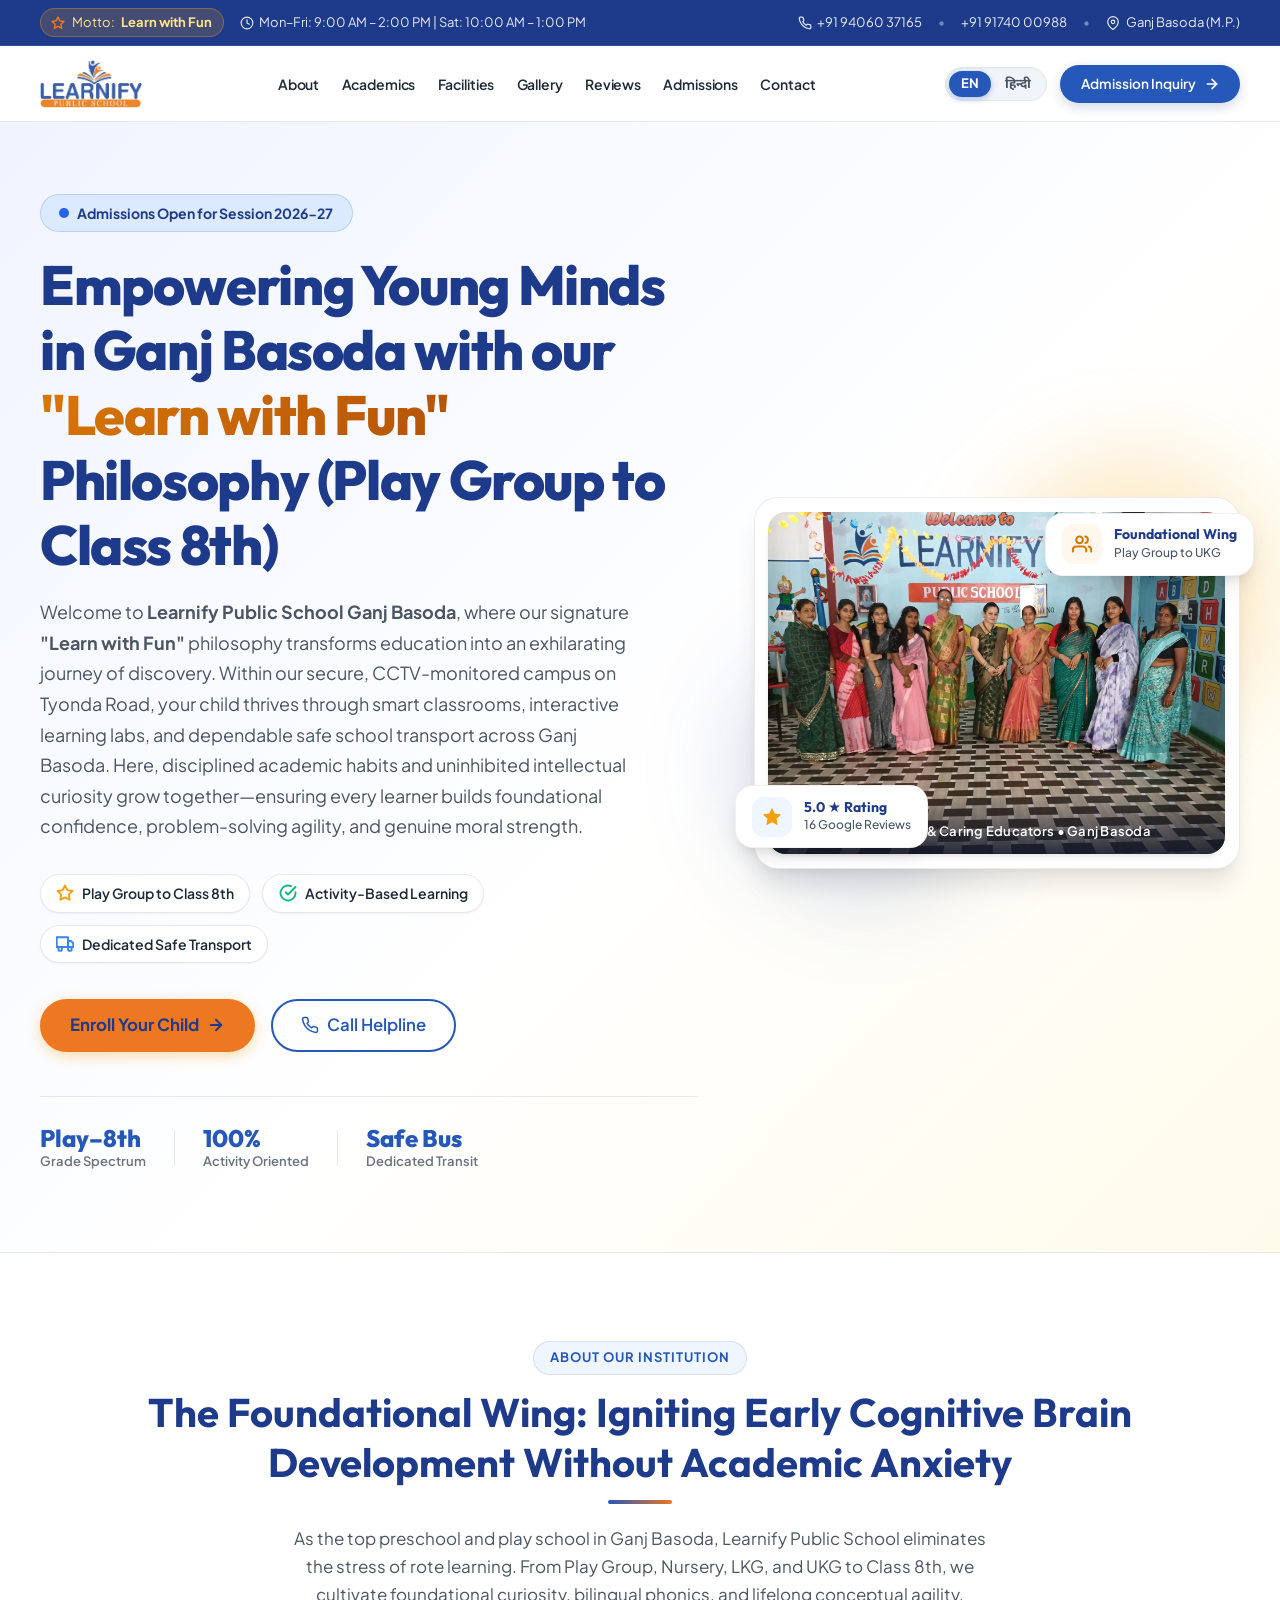
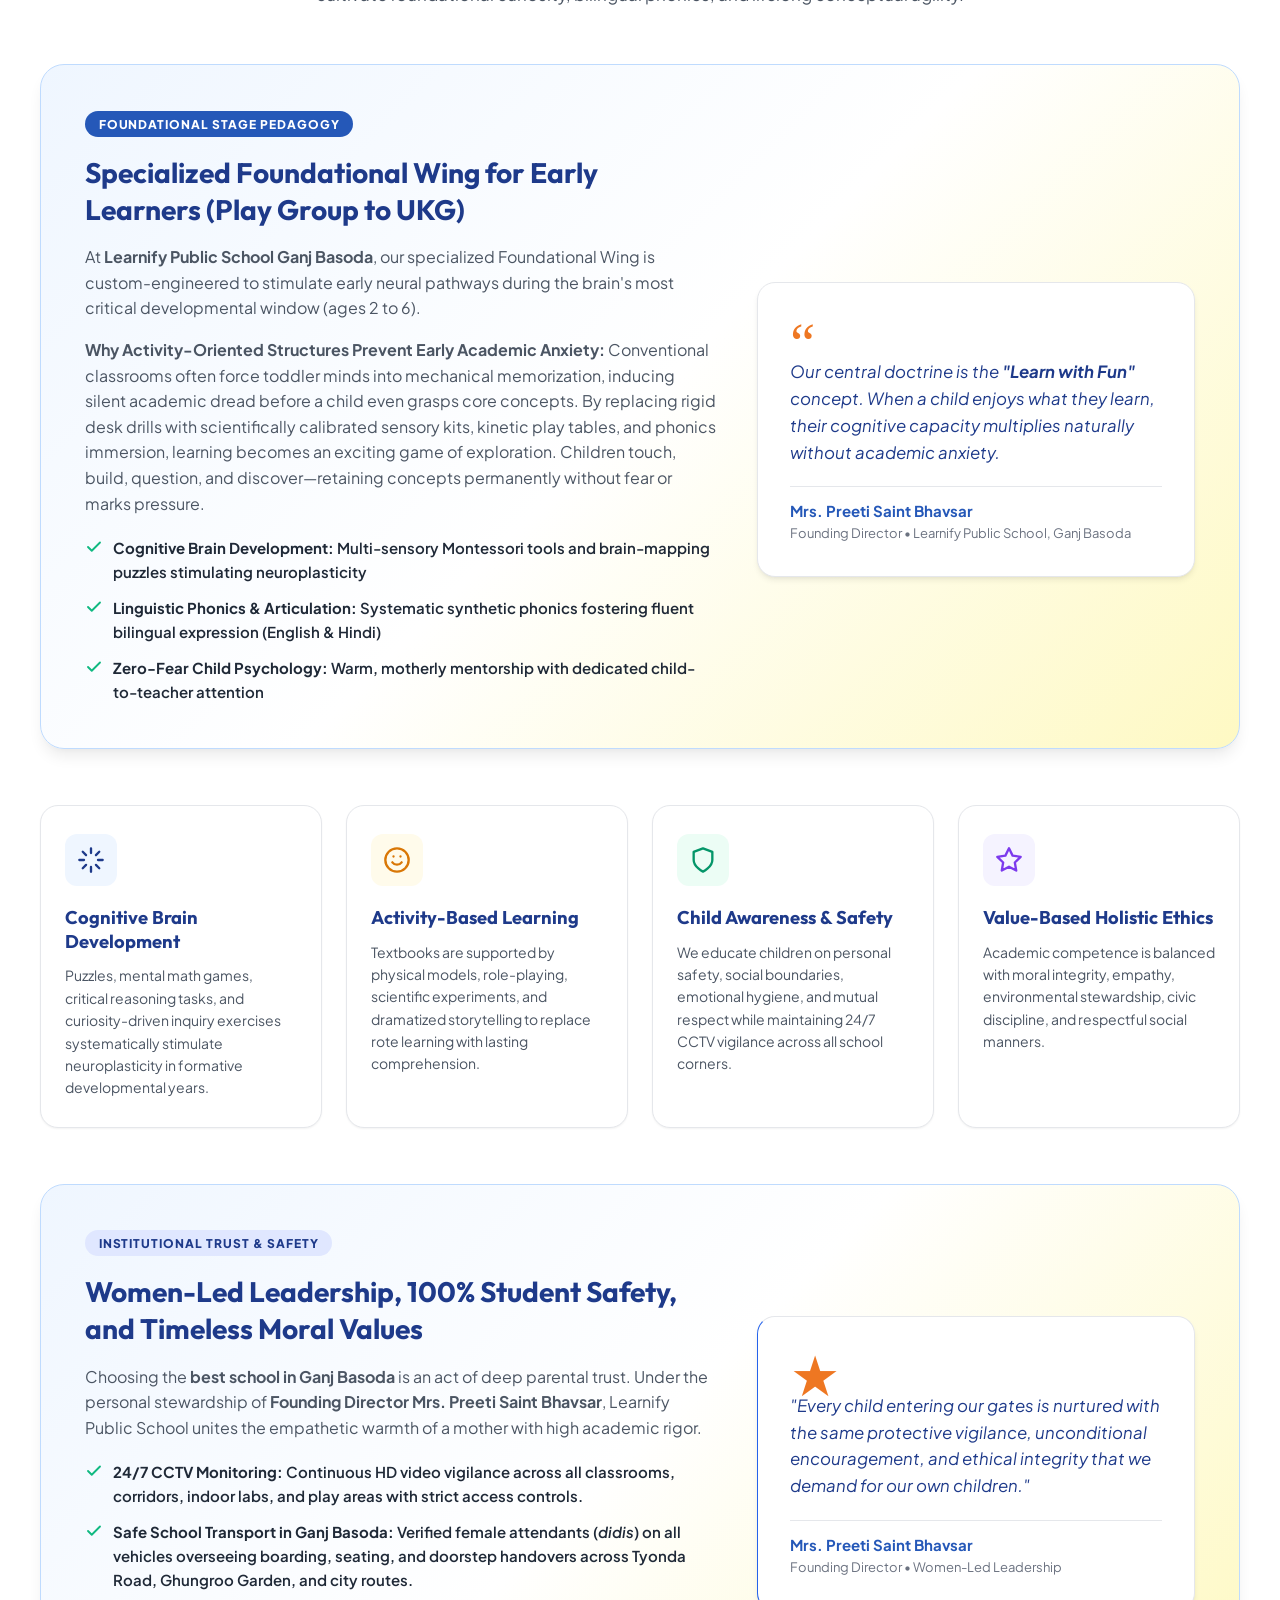
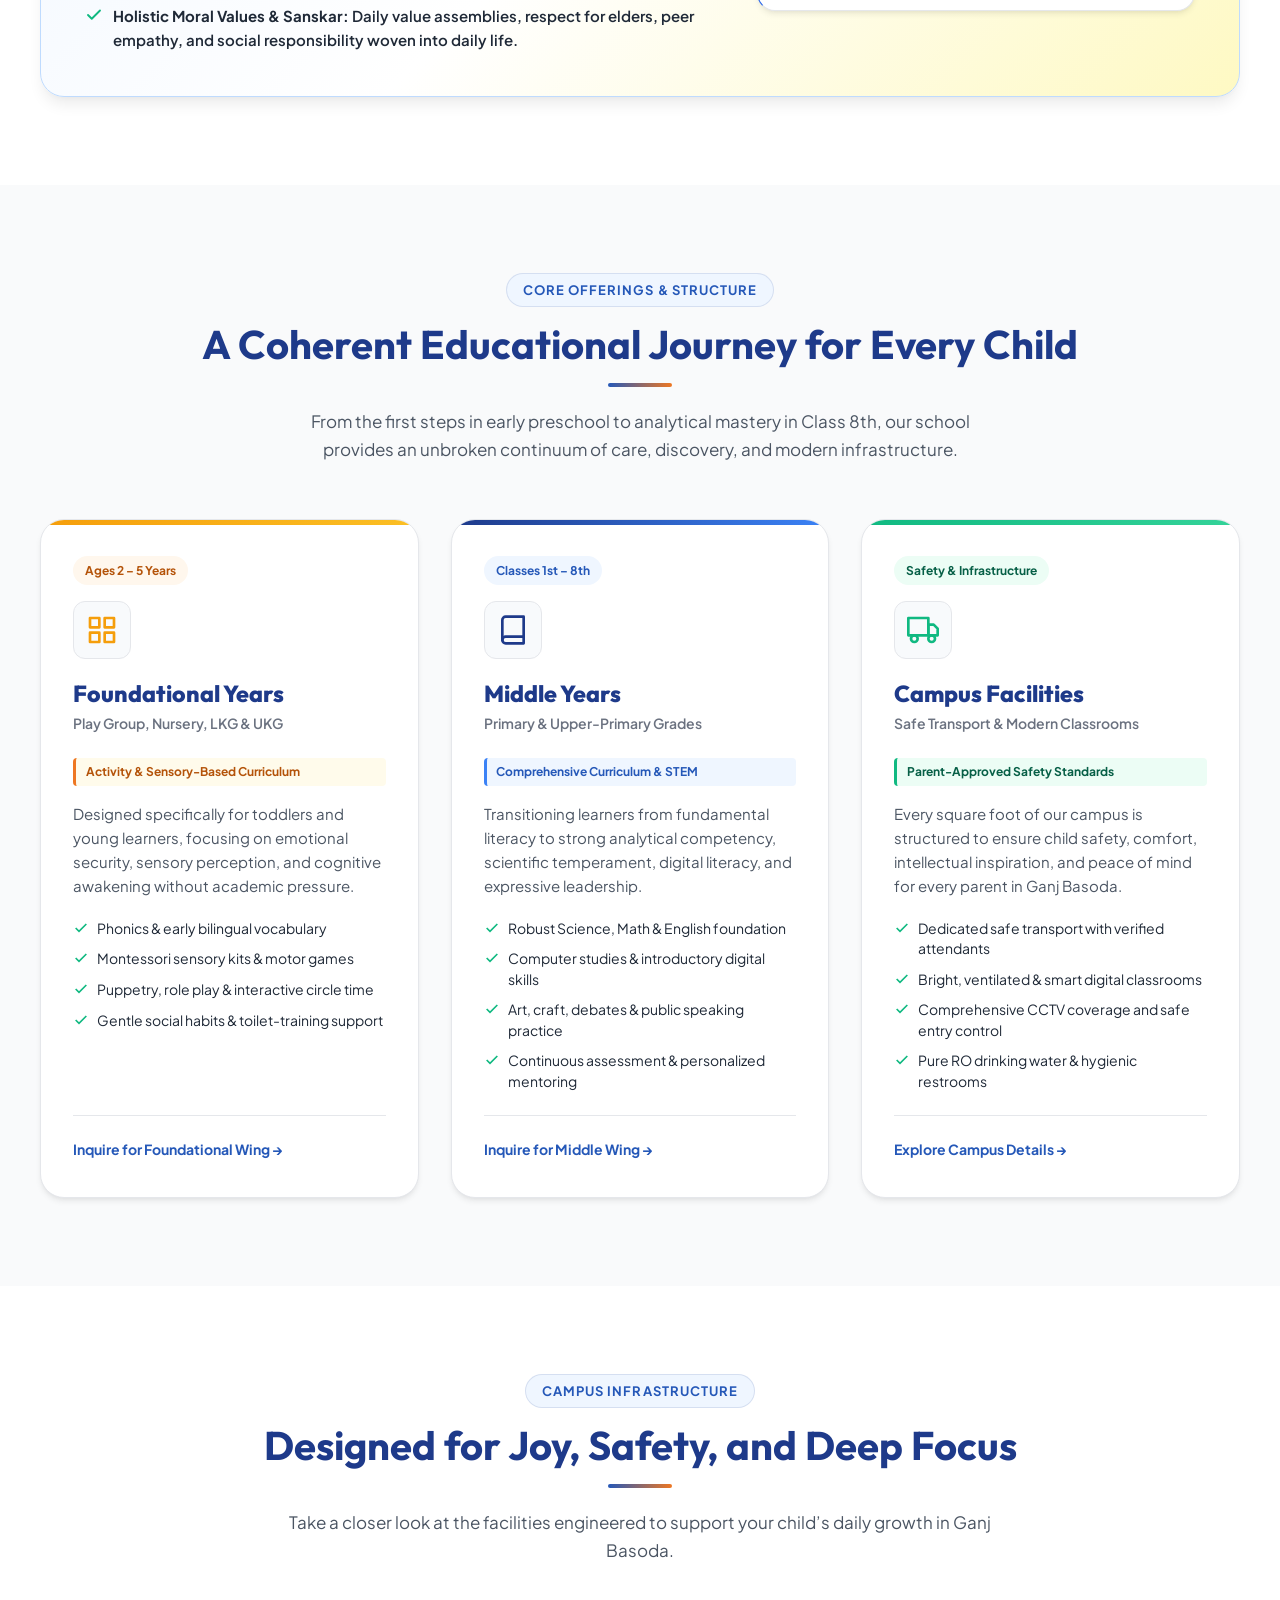
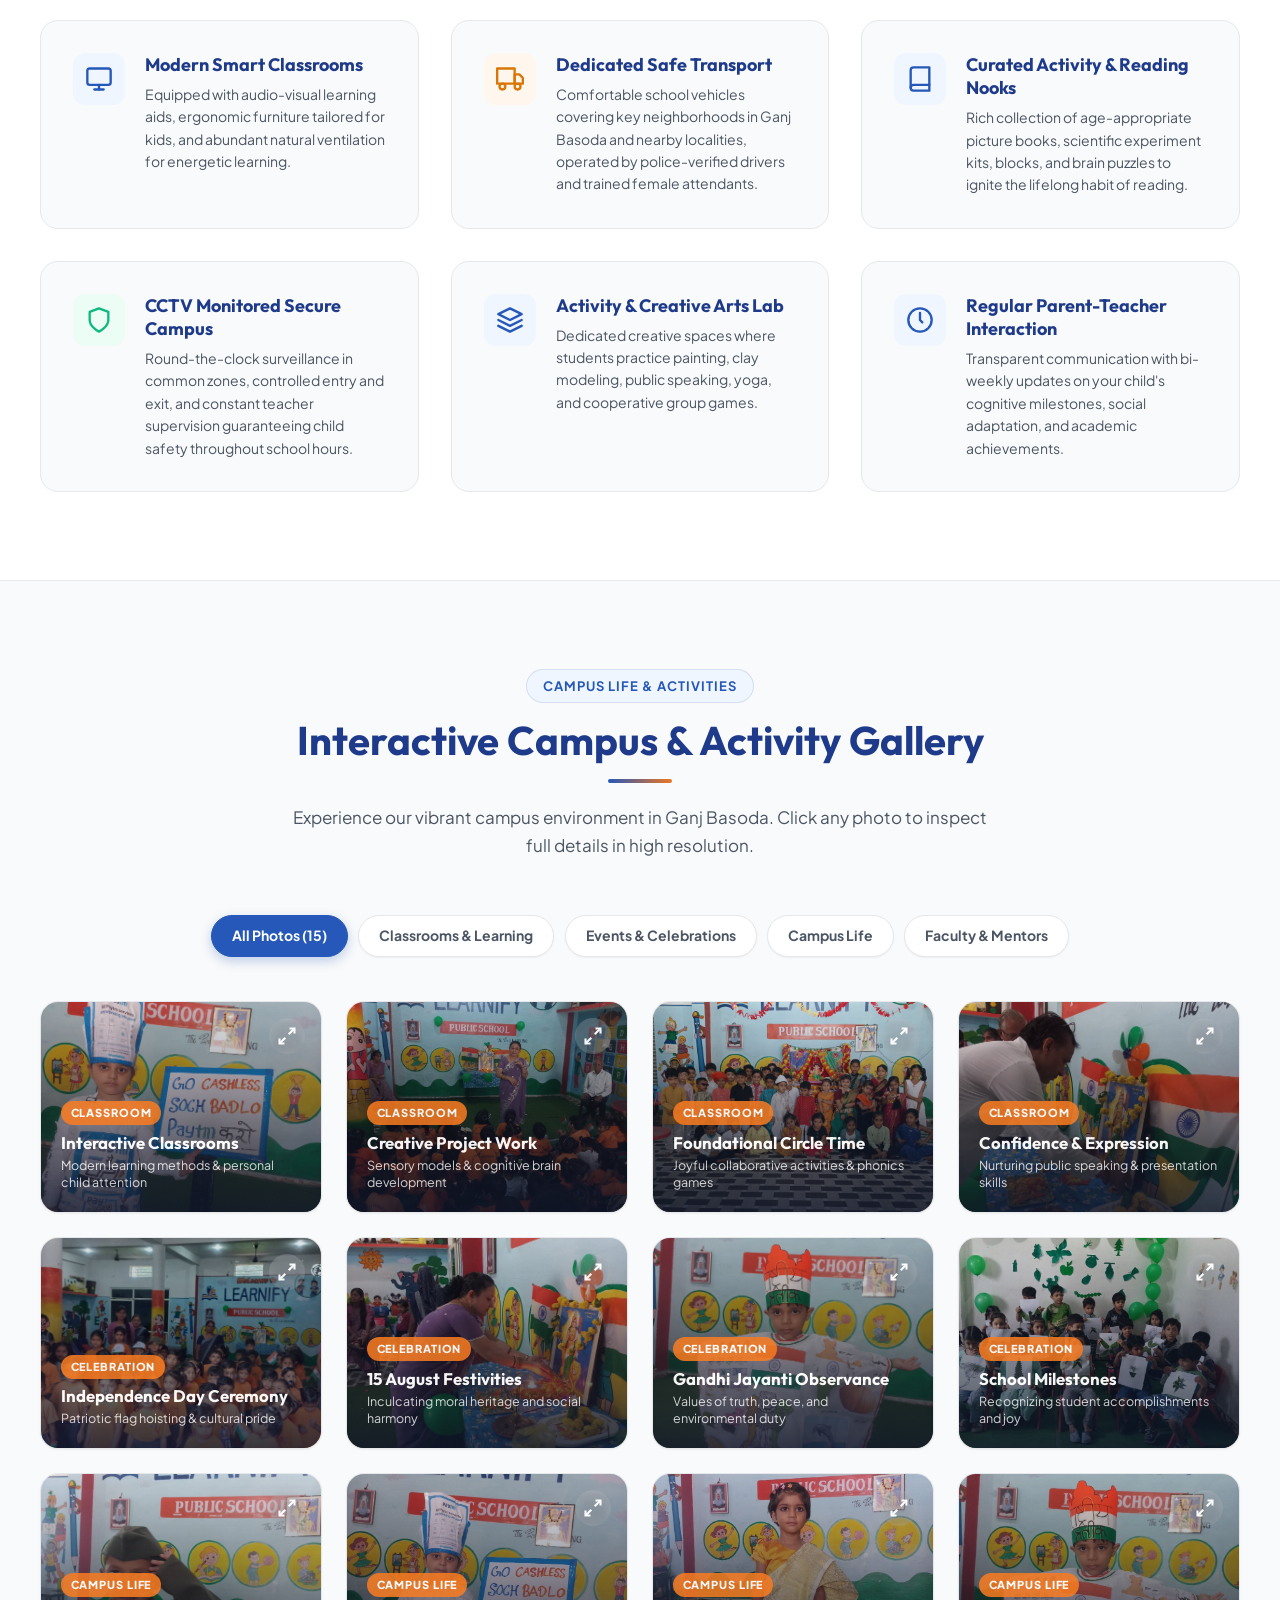
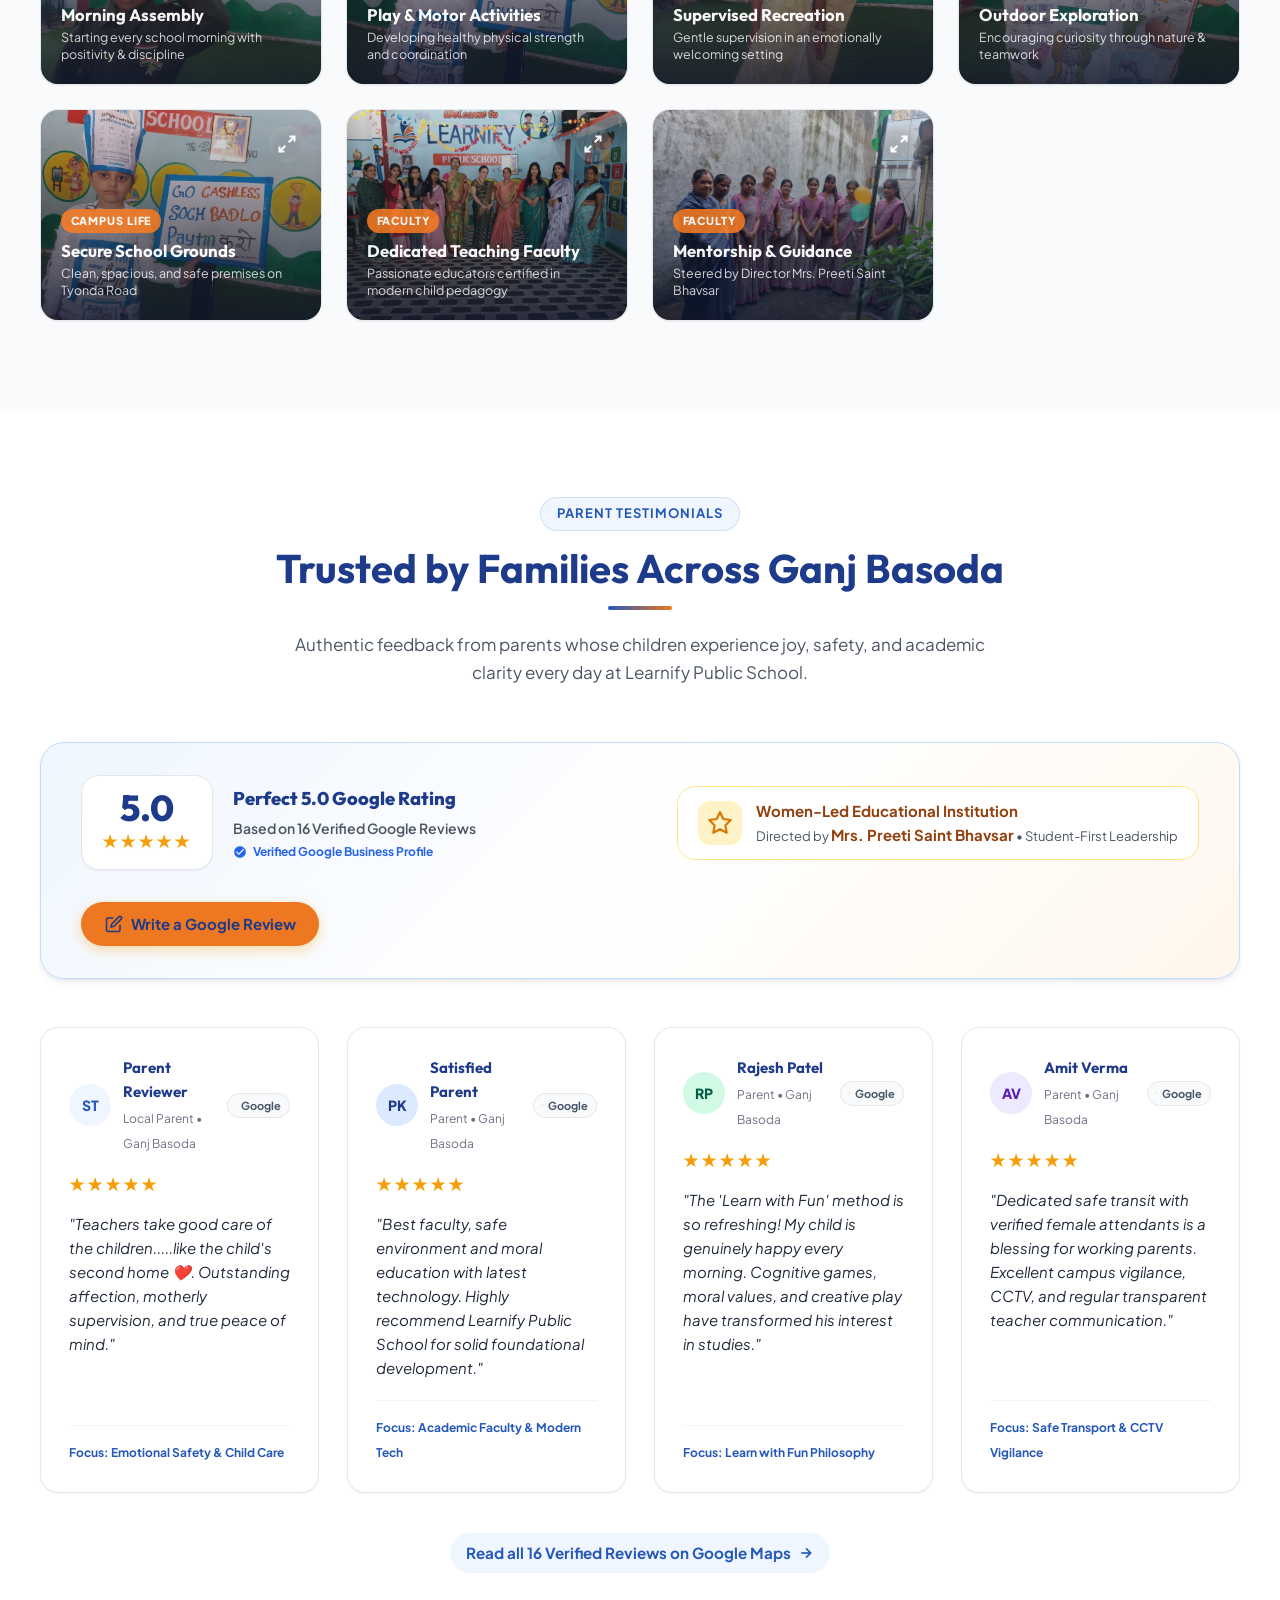
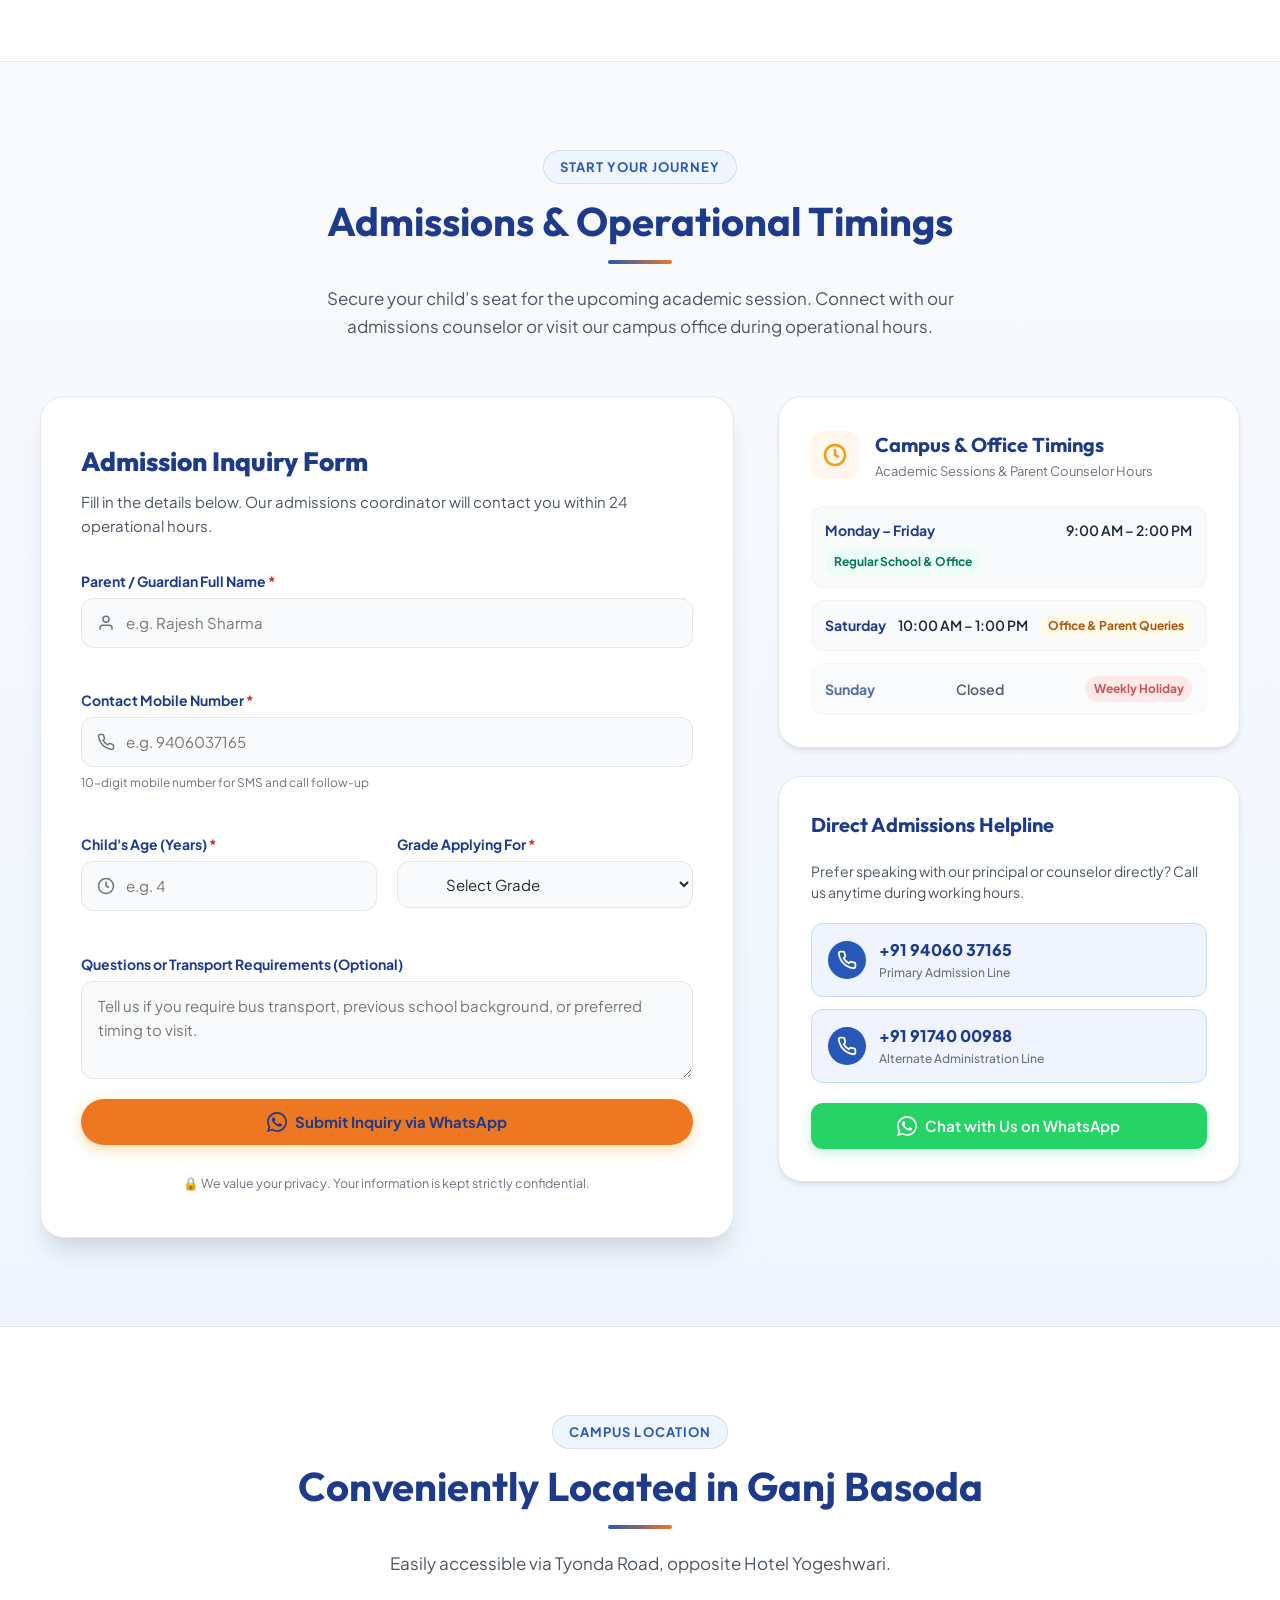
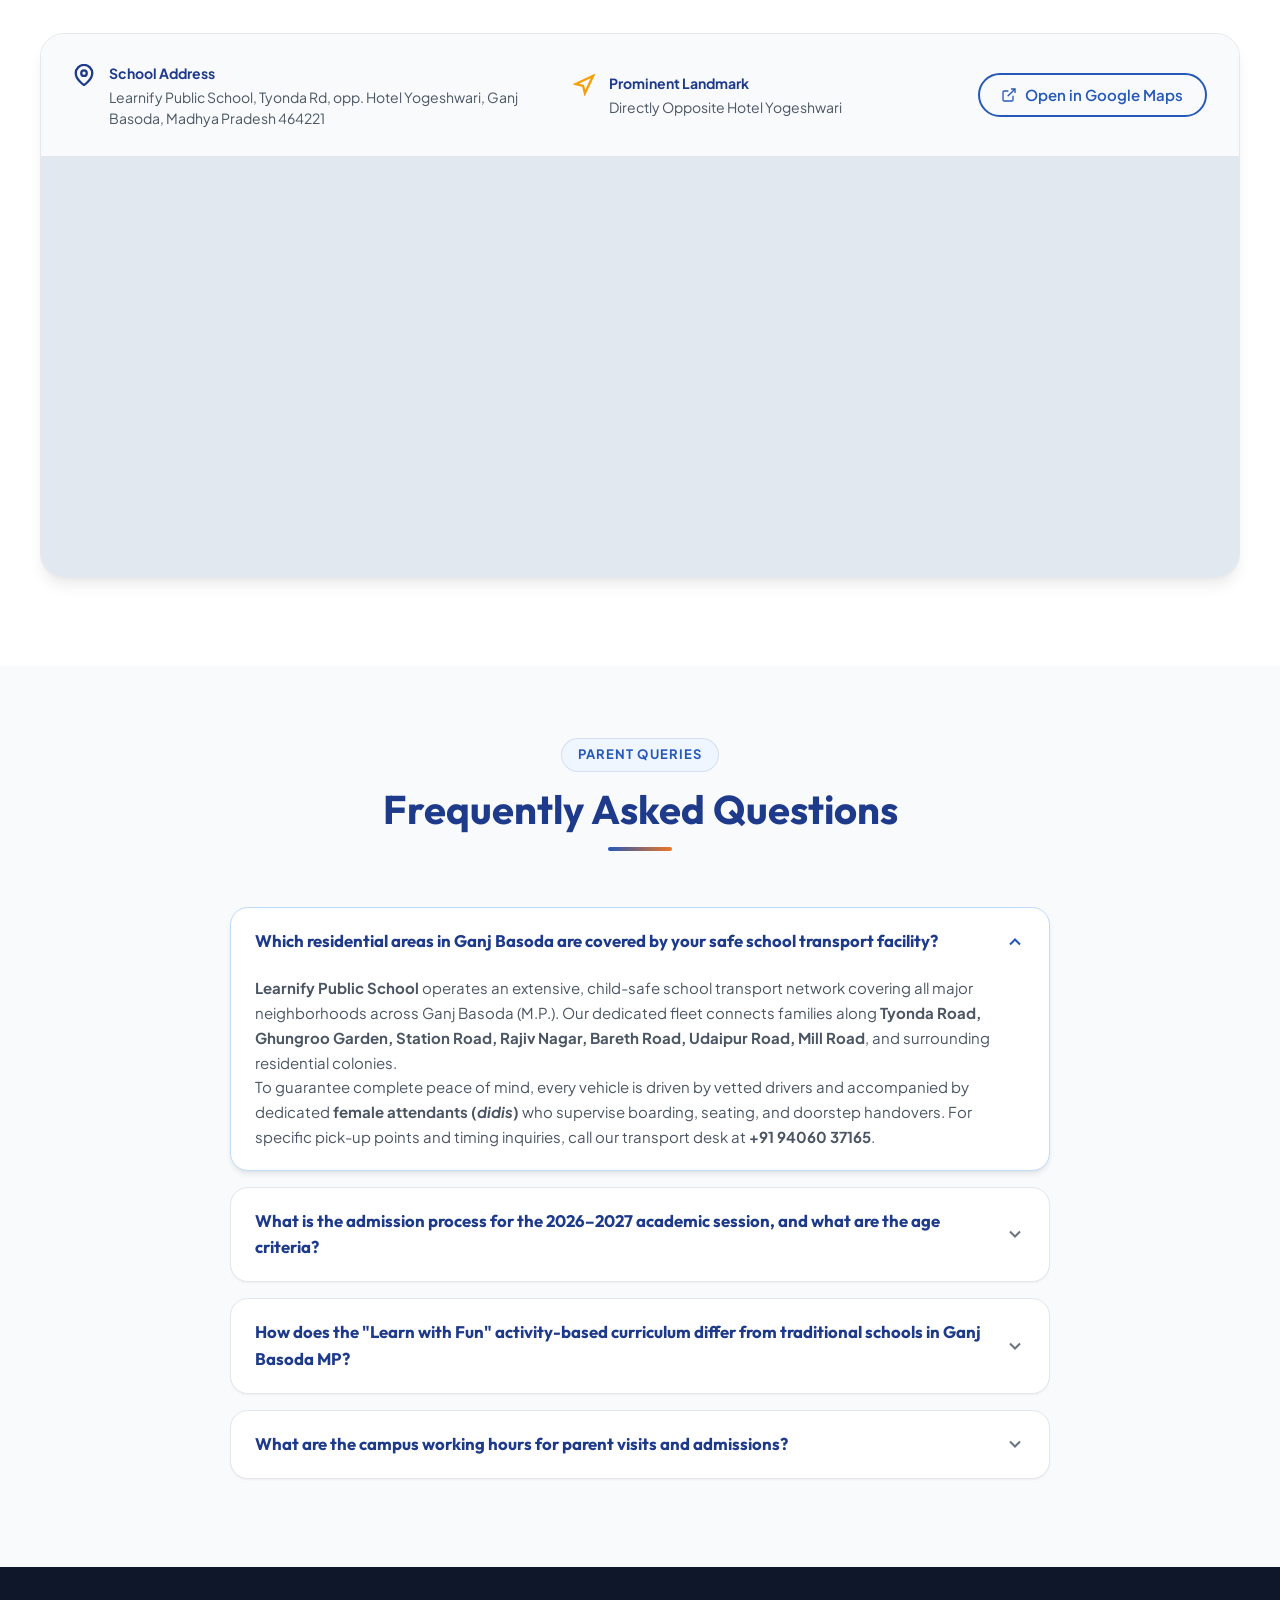
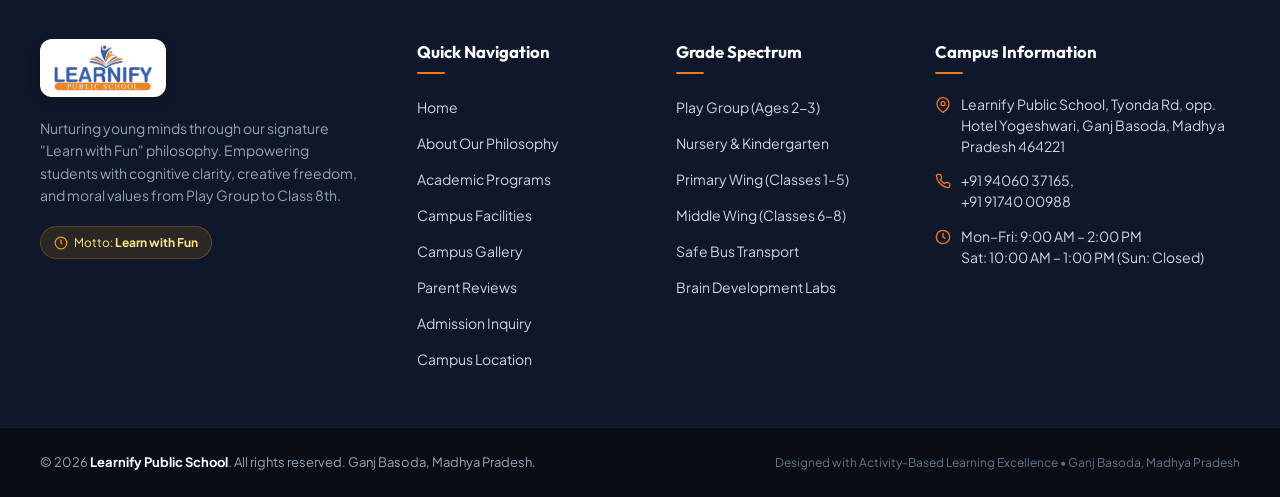
==== commit f0a9f07b: "Fix header layout: eliminate redundant language toggles, fix desktop nav spacing, and prevent top ba" ====
--- a/index.html
+++ b/index.html
@@ -188,11 +188,6 @@
           <svg width="14" height="14" viewBox="0 0 24 24" fill="none" stroke="currentColor" stroke-width="2" stroke-linecap="round" stroke-linejoin="round" aria-hidden="true"><path d="M21 10c0 7-9 13-9 13s-9-6-9-13a9 9 0 0 1 18 0z"></path><circle cx="12" cy="10" r="3"></circle></svg>
           <span data-i18n="top_location">Ganj Basoda (M.P.)</span>
         </a>
-        <div class="top-lang-switch" role="group" aria-label="Language selection">
-          <button type="button" class="top-lang-btn active" data-lang-code="en" aria-pressed="true">English</button>
-          <span class="divider-dot" aria-hidden="true">•</span>
-          <button type="button" class="top-lang-btn" data-lang-code="hi" aria-pressed="false">हिन्दी</button>
-        </div>
       </div>
     </div>
   </aside>
--- a/style.css
+++ b/style.css
@@ -376,7 +376,7 @@
   display: inline-flex;
   align-items: center;
   flex-shrink: 0;
-  margin-right: 0.5rem;
+  margin-right: clamp(1rem, 2vw, 2.25rem);
   padding: 0.2rem 0;
   text-decoration: none;
 }
@@ -456,6 +456,7 @@
   align-items: center;
   gap: 0.85rem;
   flex-shrink: 0;
+  margin-left: clamp(0.75rem, 1.5vw, 1.5rem);
 }
 
 /* Language Switcher Component */
@@ -502,42 +503,11 @@
   box-shadow: 0 2px 6px rgba(37, 88, 184, 0.32);
 }
 
-.top-lang-switch {
-  display: inline-flex;
-  align-items: center;
-  gap: 0.35rem;
-  margin-left: 0.5rem;
-  padding-left: 0.5rem;
-  border-left: 1px solid rgba(255, 255, 255, 0.25);
-}
-
-.top-lang-btn {
-  background: none;
-  border: none;
-  color: rgba(255, 255, 255, 0.85);
-  font-size: 0.8125rem;
-  cursor: pointer;
-  padding: 0.15rem 0.35rem;
-  border-radius: var(--radius-xs);
-  transition: color var(--transition-fast), background var(--transition-fast);
-  font-weight: 500;
-  font-family: inherit;
-}
-
-.top-lang-btn:hover,
-.top-lang-btn.active {
-  color: #FFFFFF;
-  font-weight: 700;
-  text-decoration: underline;
-  text-underline-offset: 3px;
-}
+
 
 /* Mobile Navigation Language Switcher */
 .nav-item-lang {
-  width: 100%;
-  padding-top: 0.75rem;
-  border-top: 1px solid var(--color-border-light);
-  margin-top: 0.5rem;
+  display: none !important; /* Never display in desktop navigation */
 }
 
 .mobile-lang-pill {
@@ -2697,7 +2667,16 @@
   }
 
   .primary-nav.open {
-    max-height: 480px;
+    max-height: 560px;
+    overflow-y: auto;
+  }
+
+  .nav-item-lang {
+    display: block !important;
+    width: 100%;
+    padding-top: 1rem;
+    border-top: 1px solid var(--color-border);
+    margin-top: 0.5rem;
   }
 
   .primary-nav .nav-list {
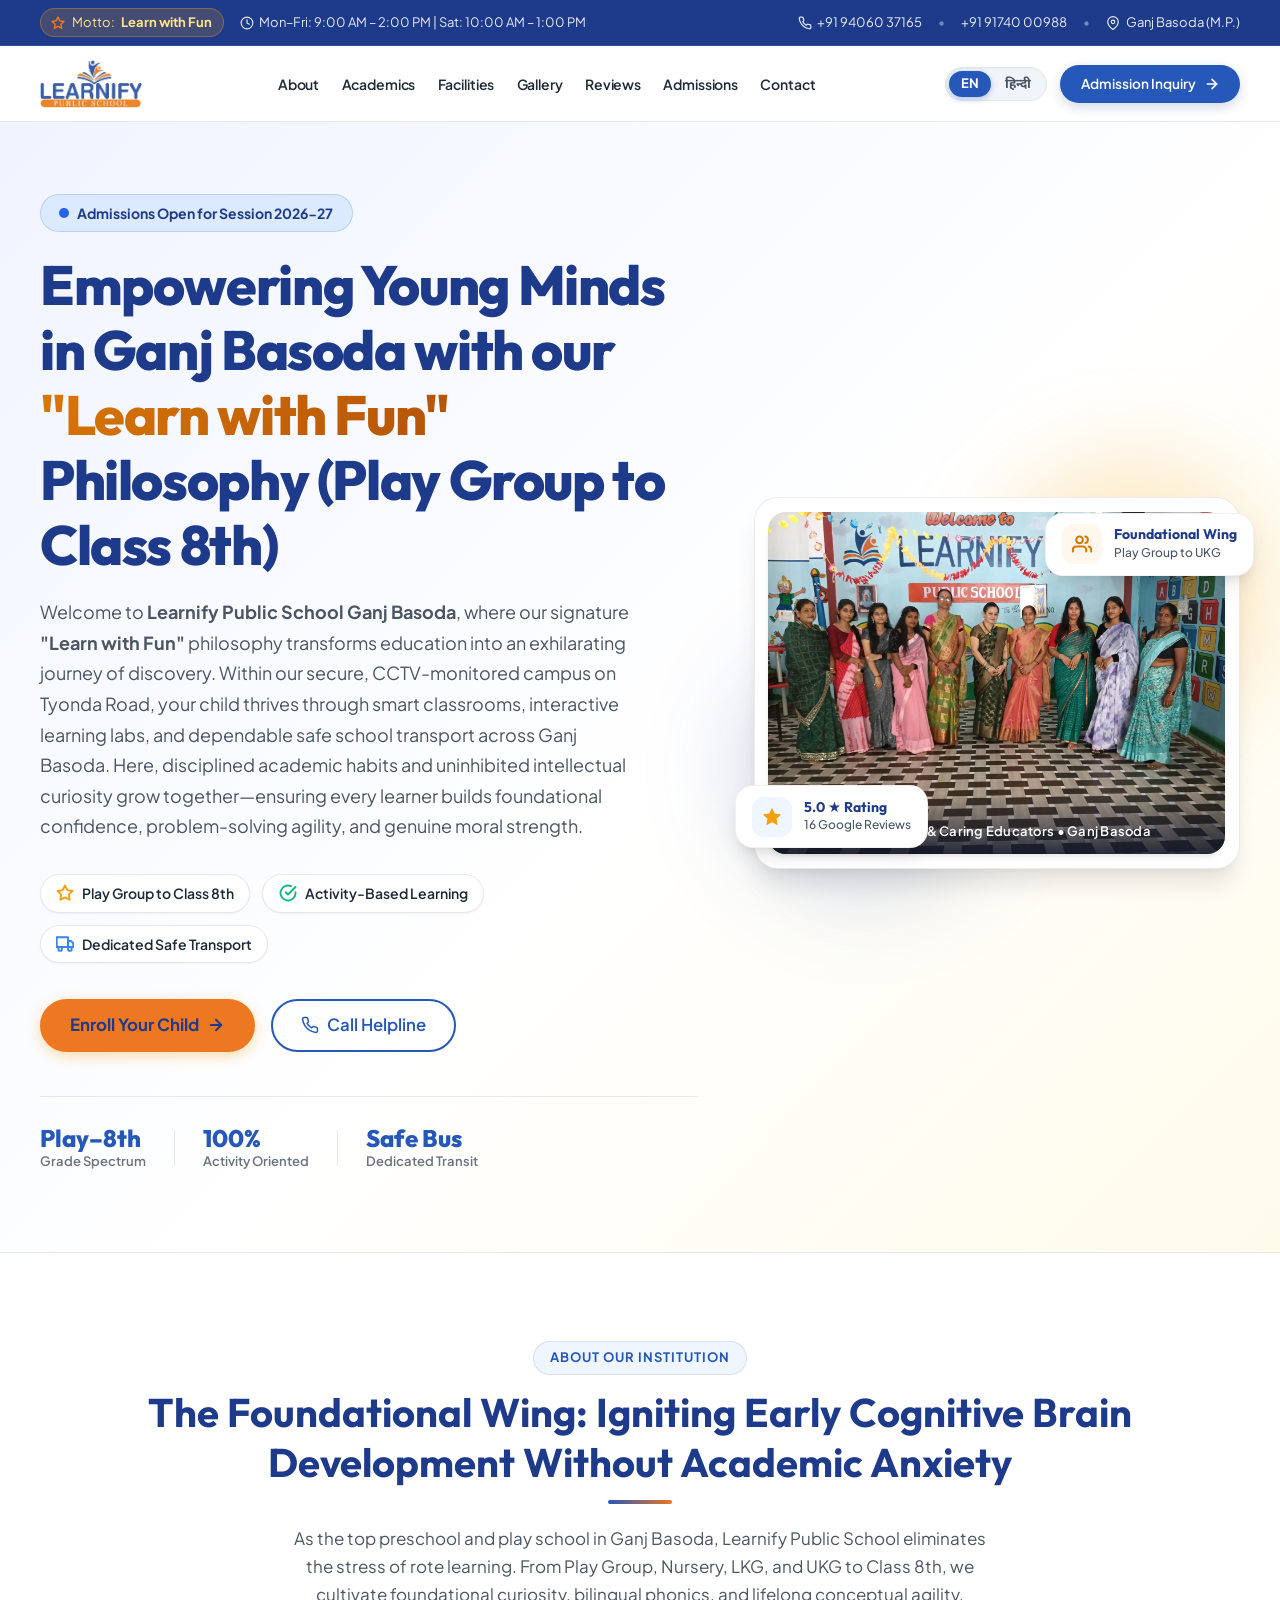
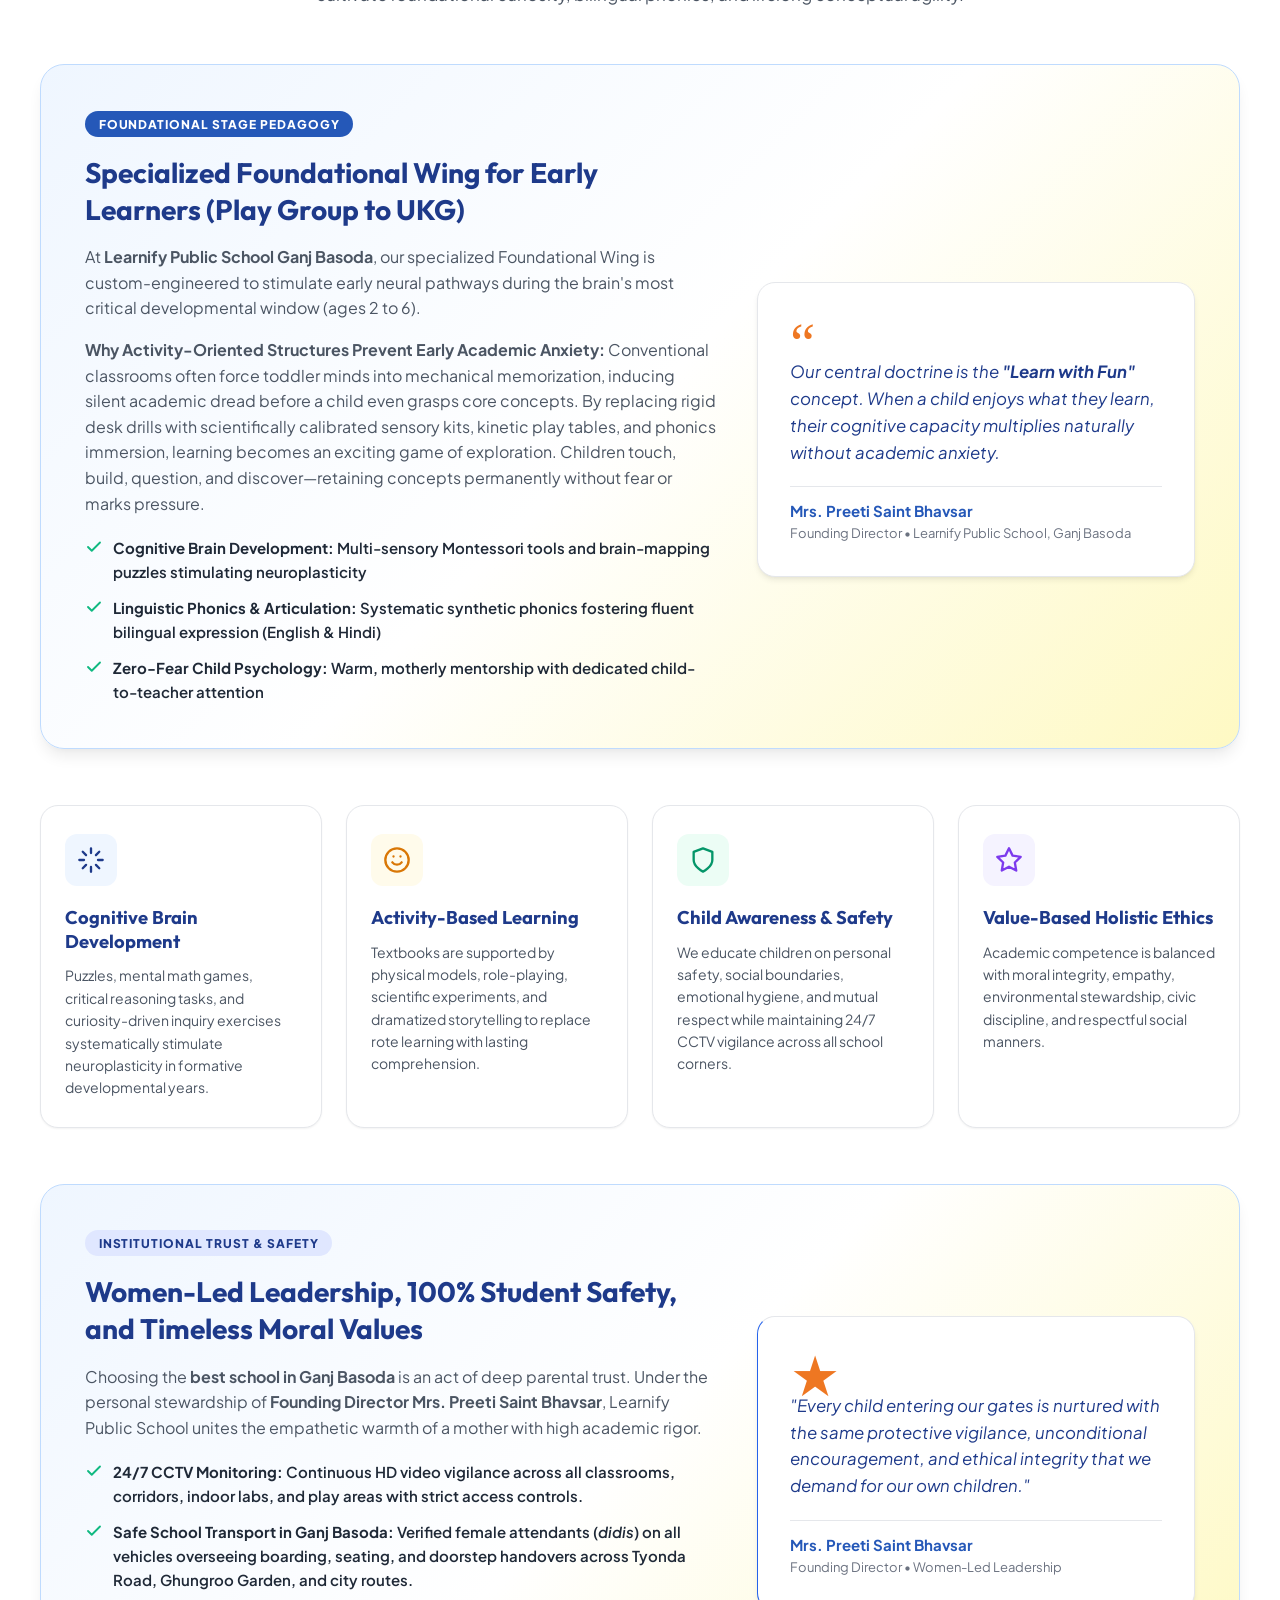
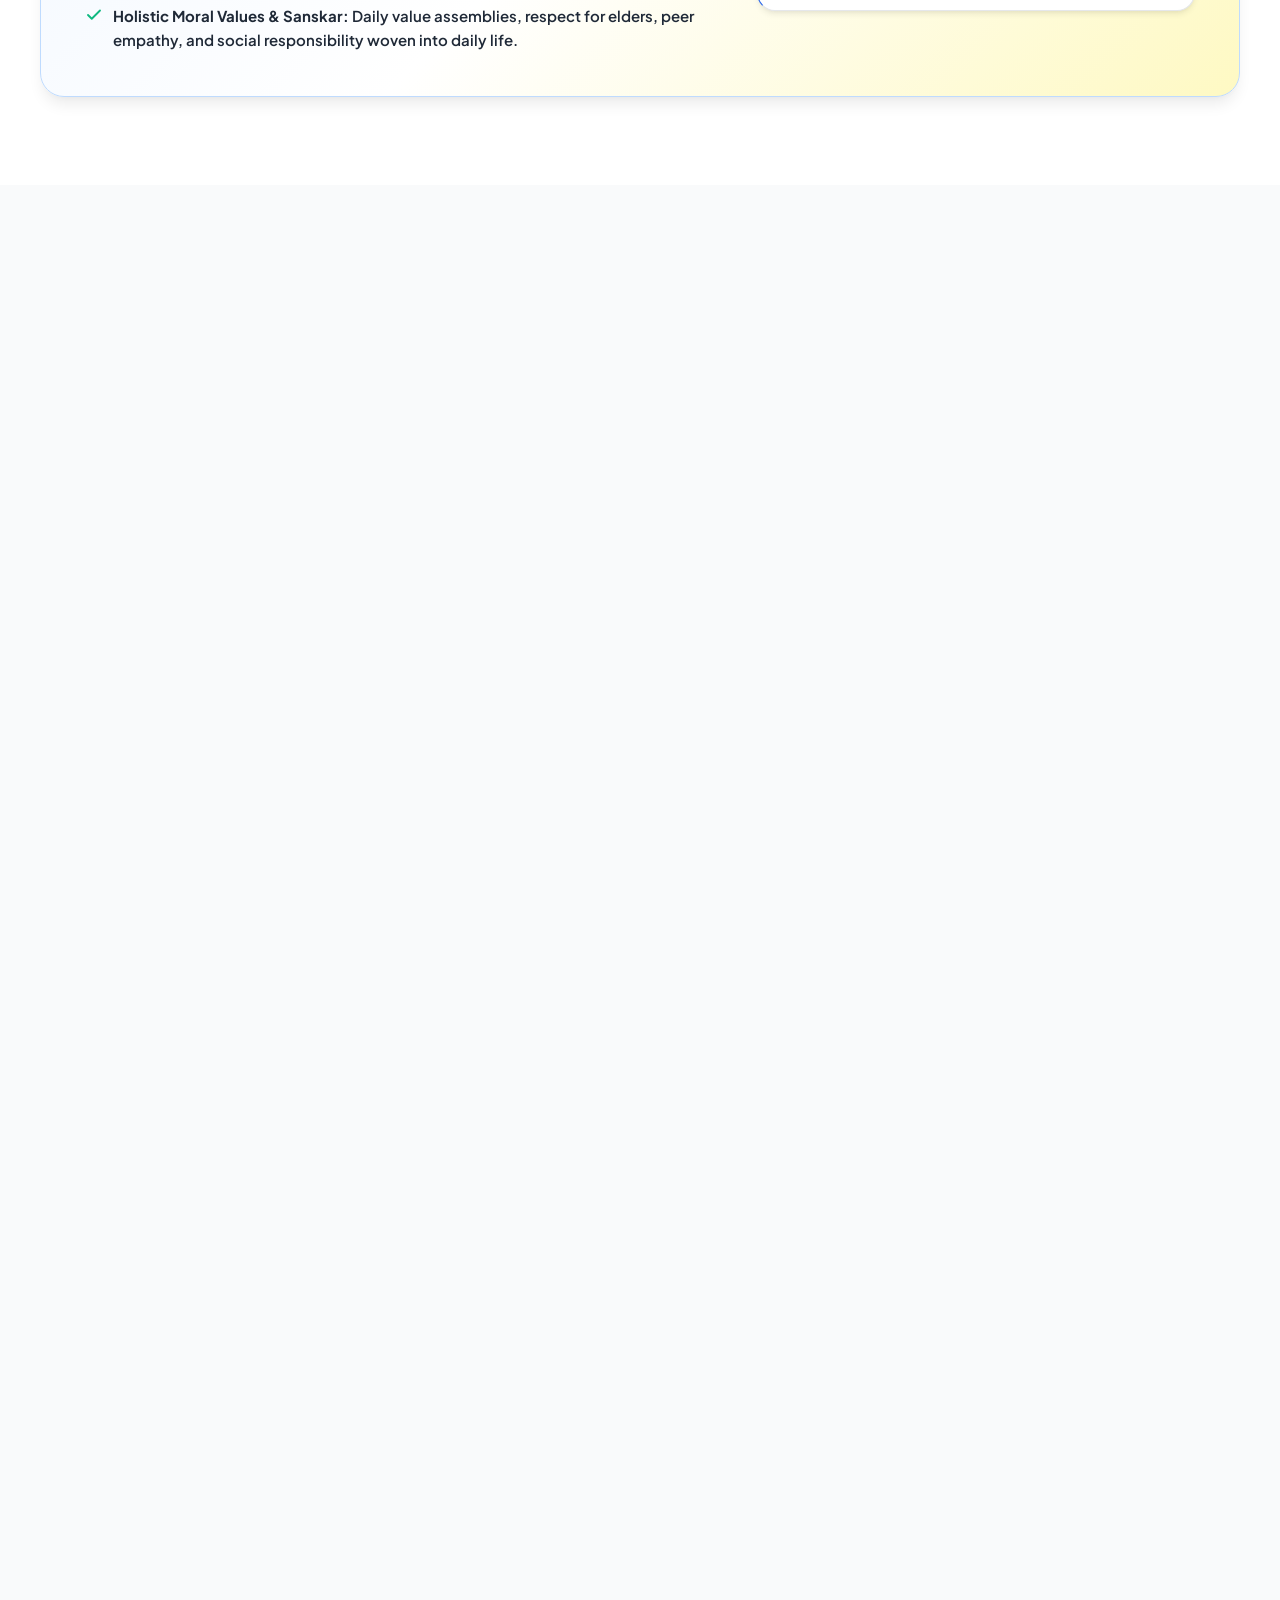
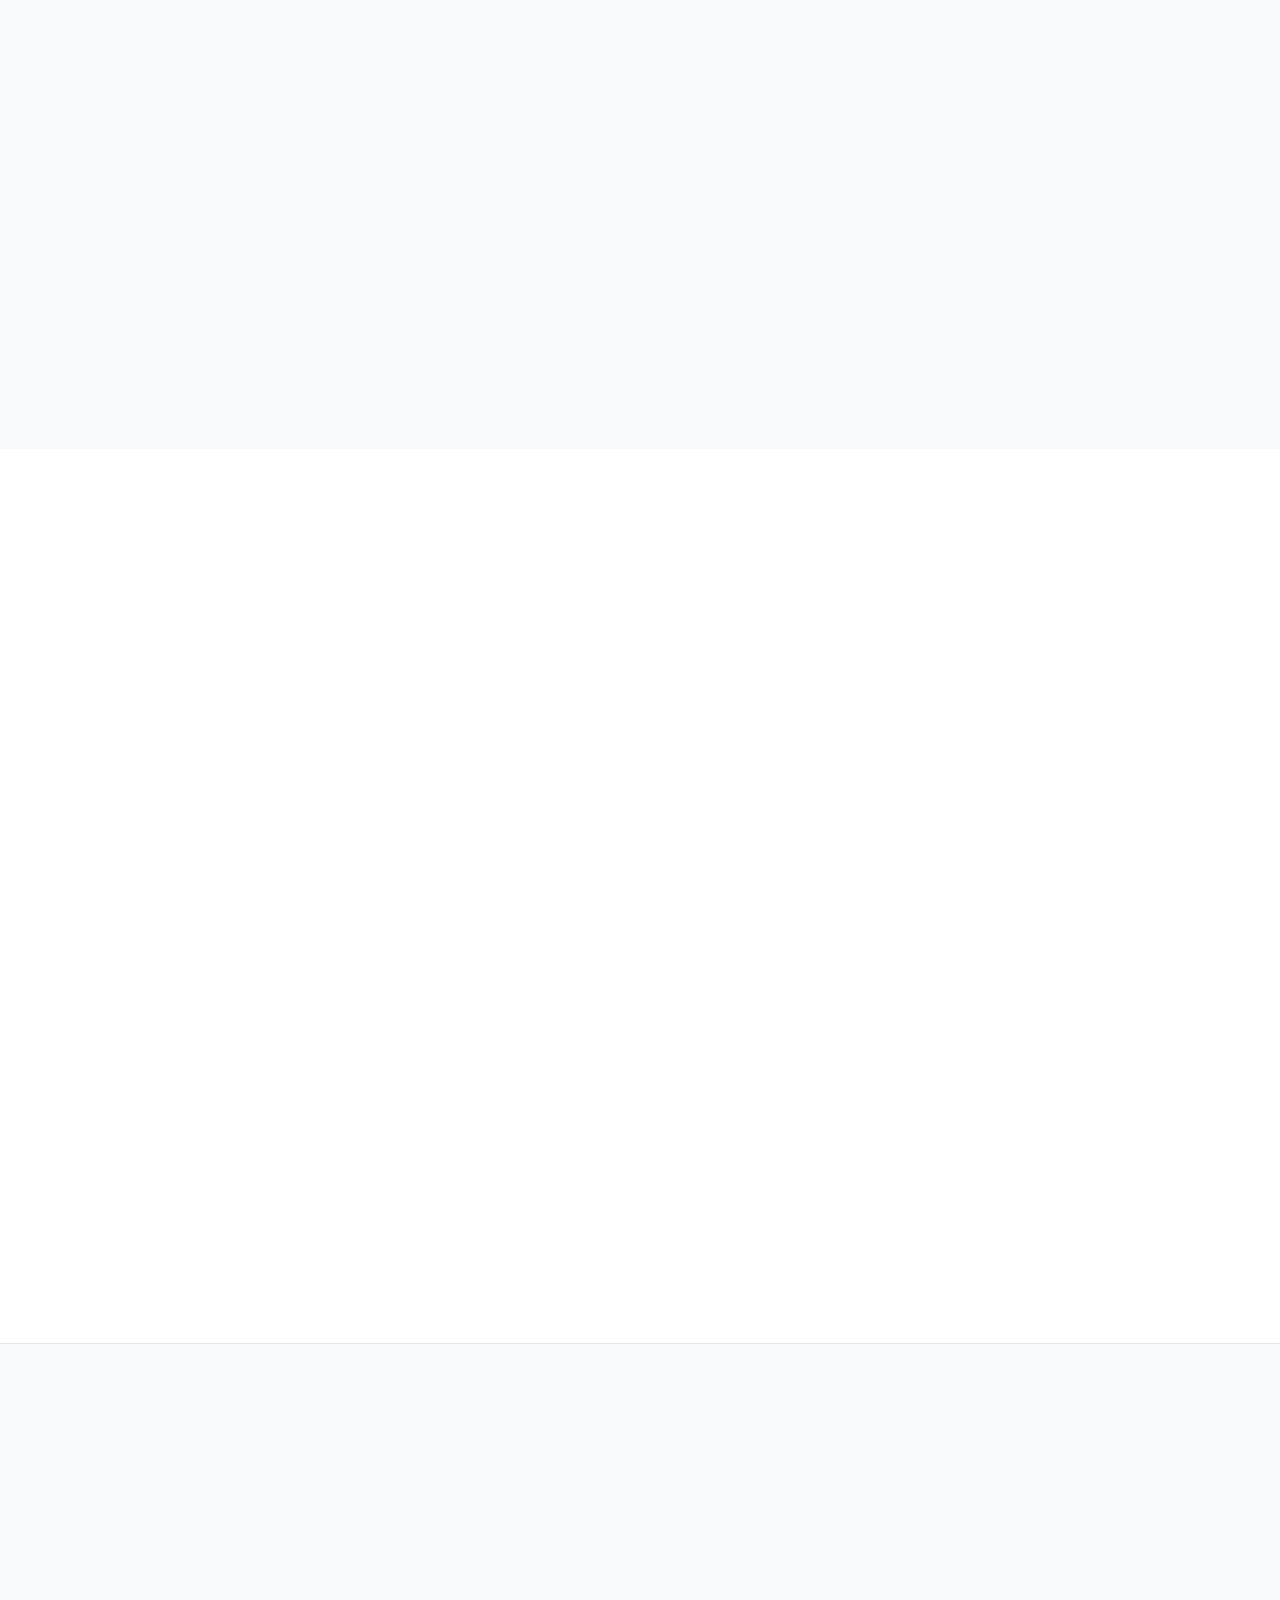
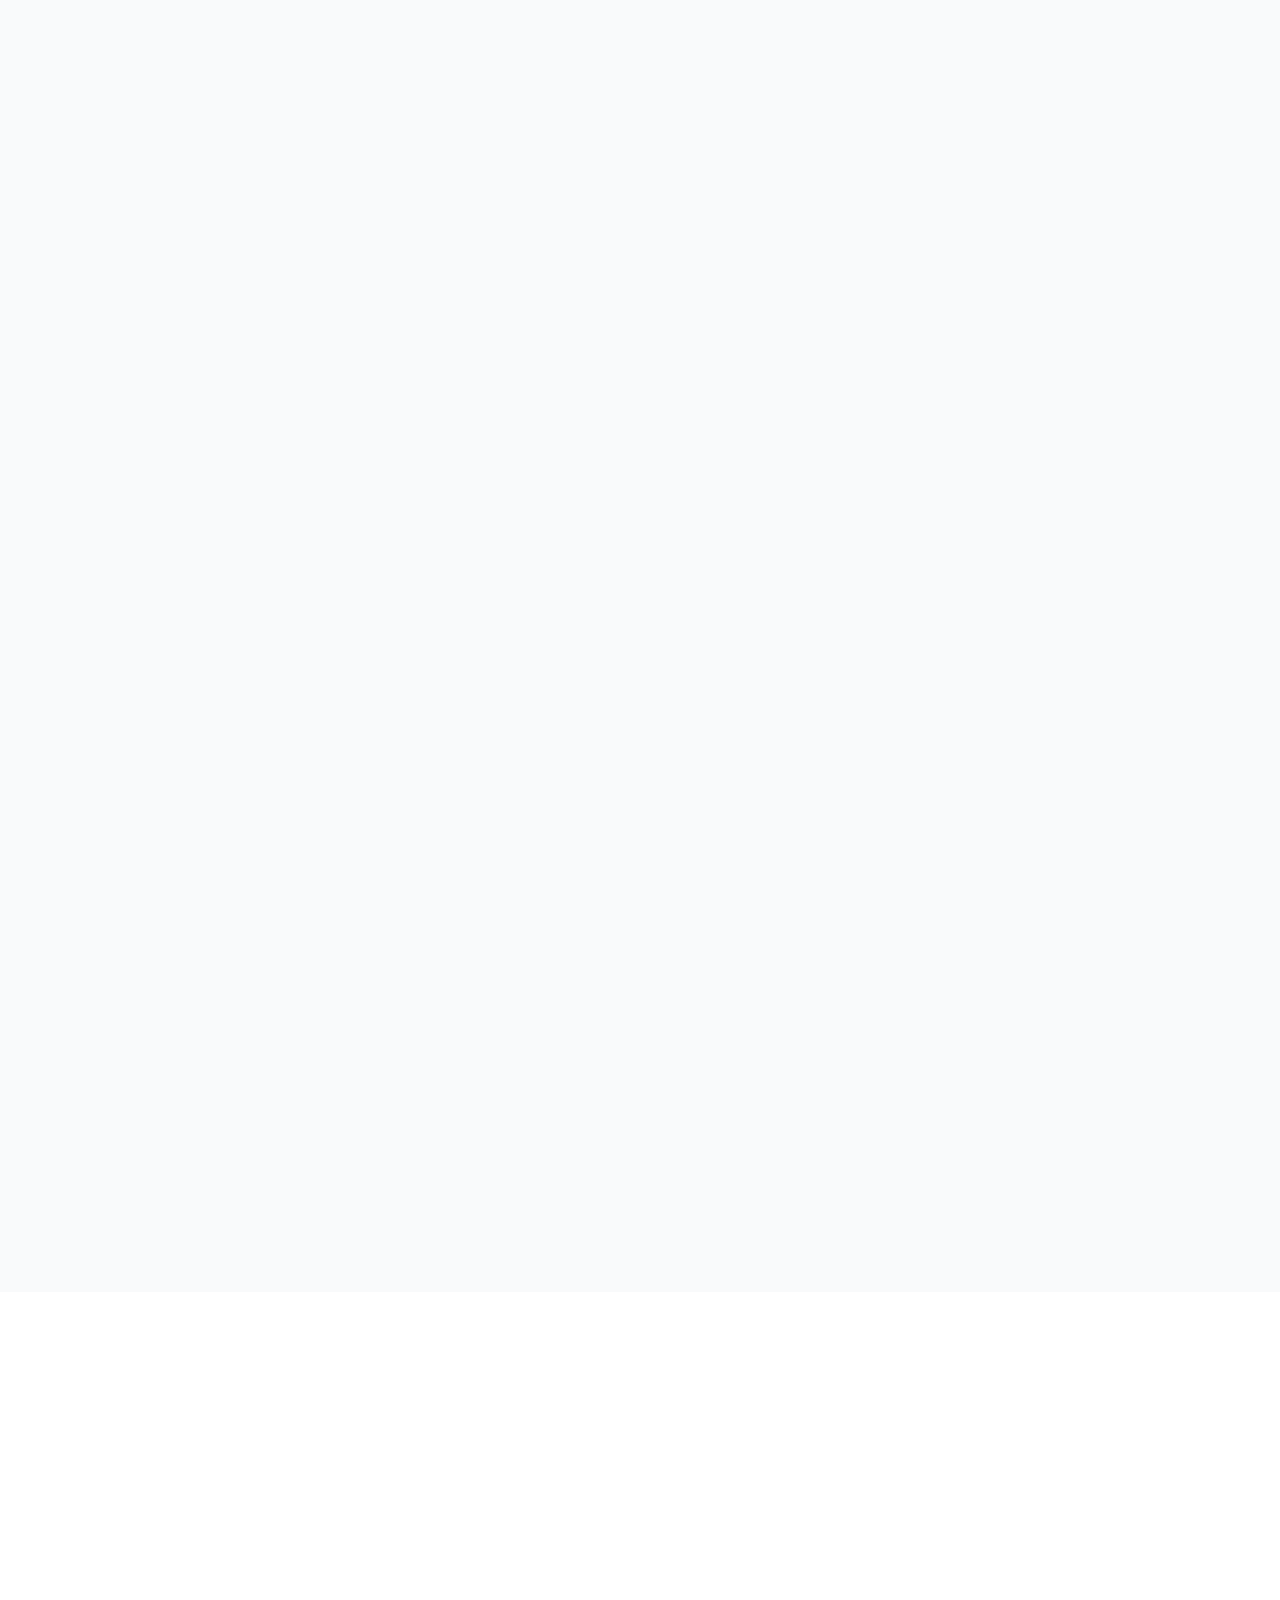
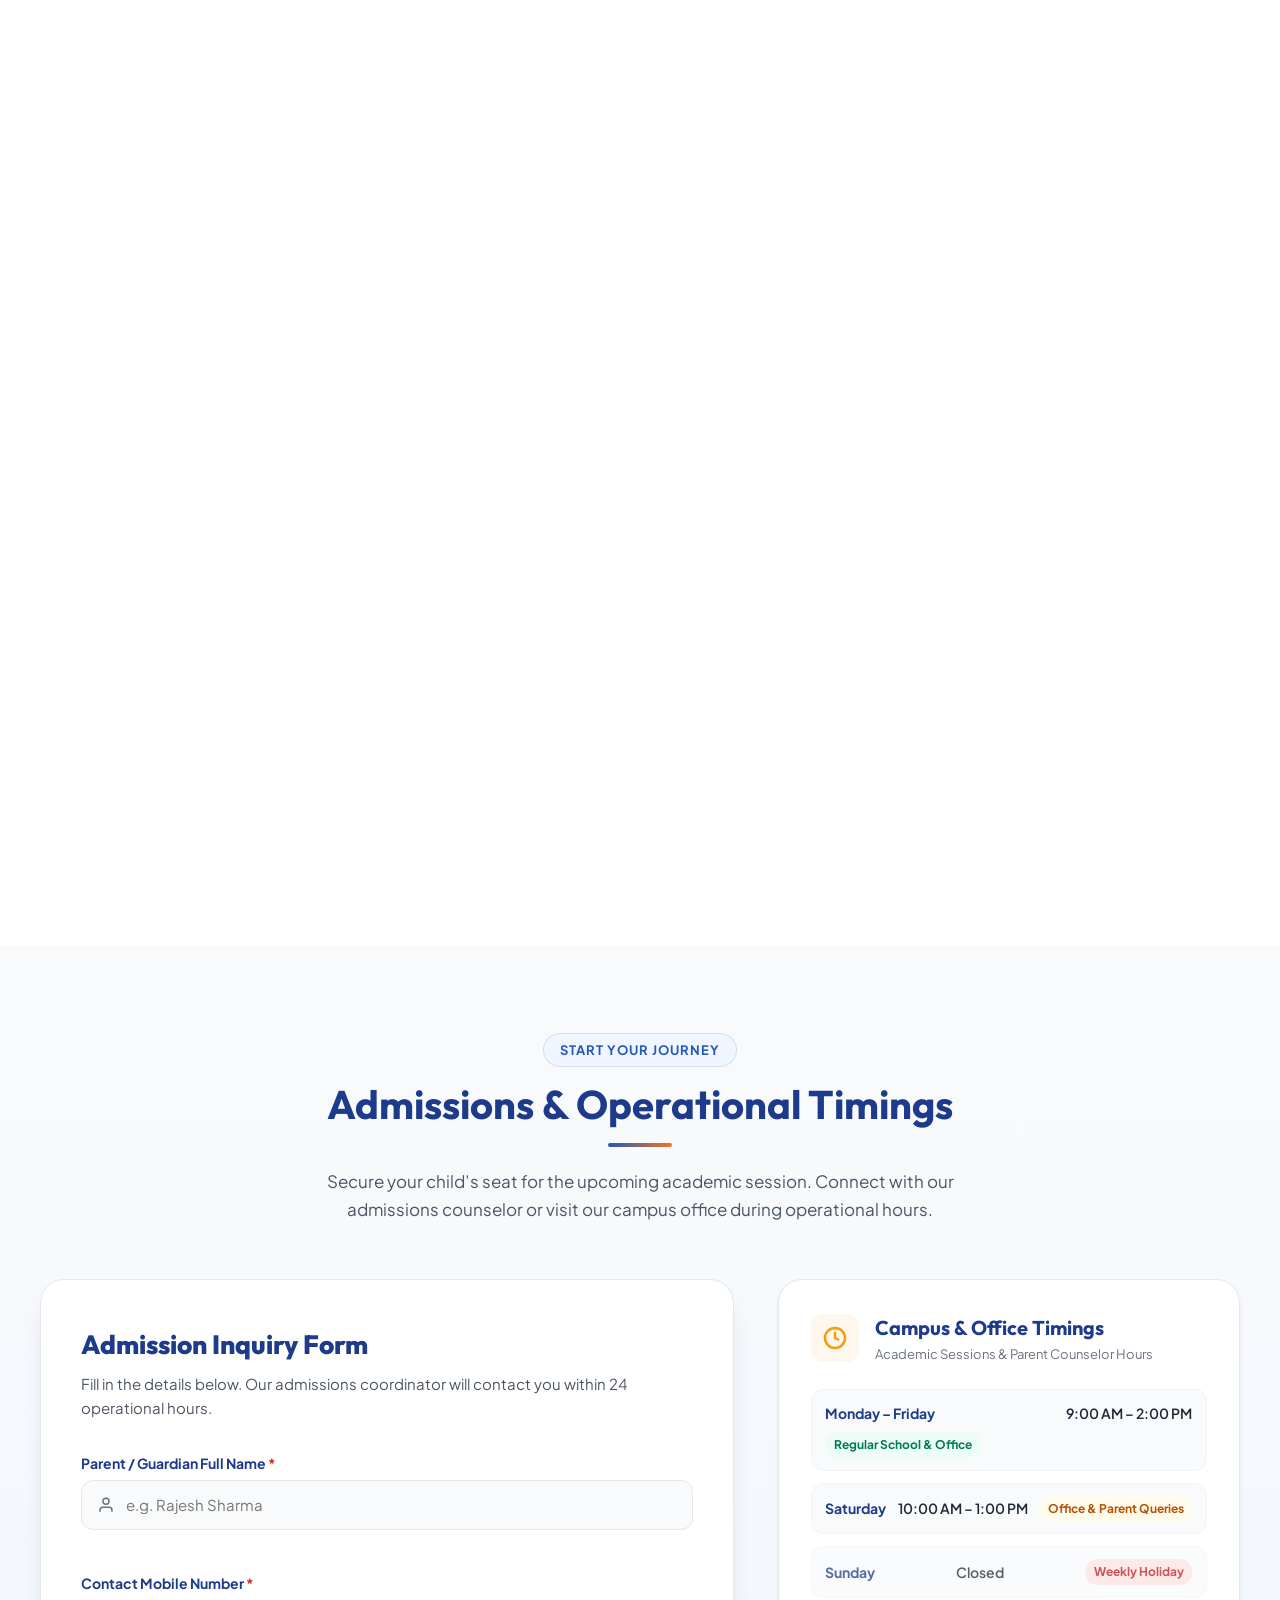
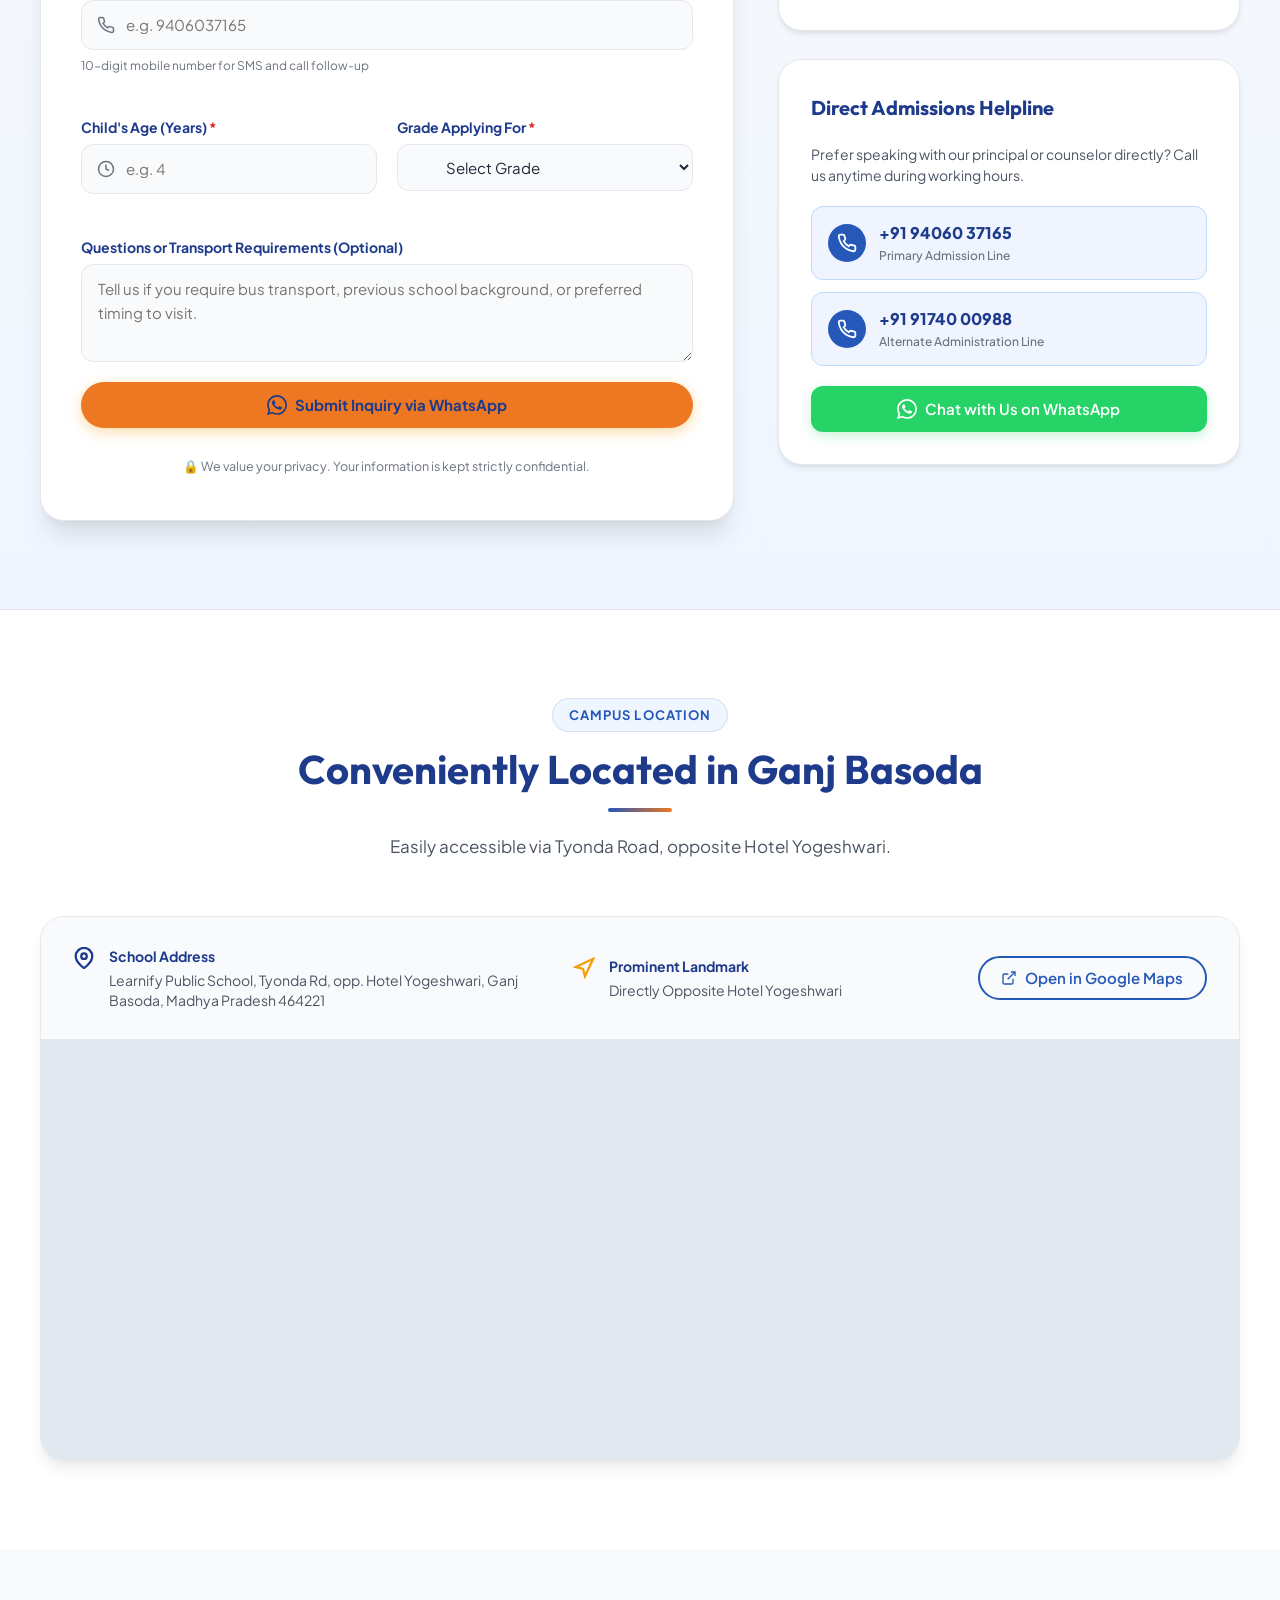
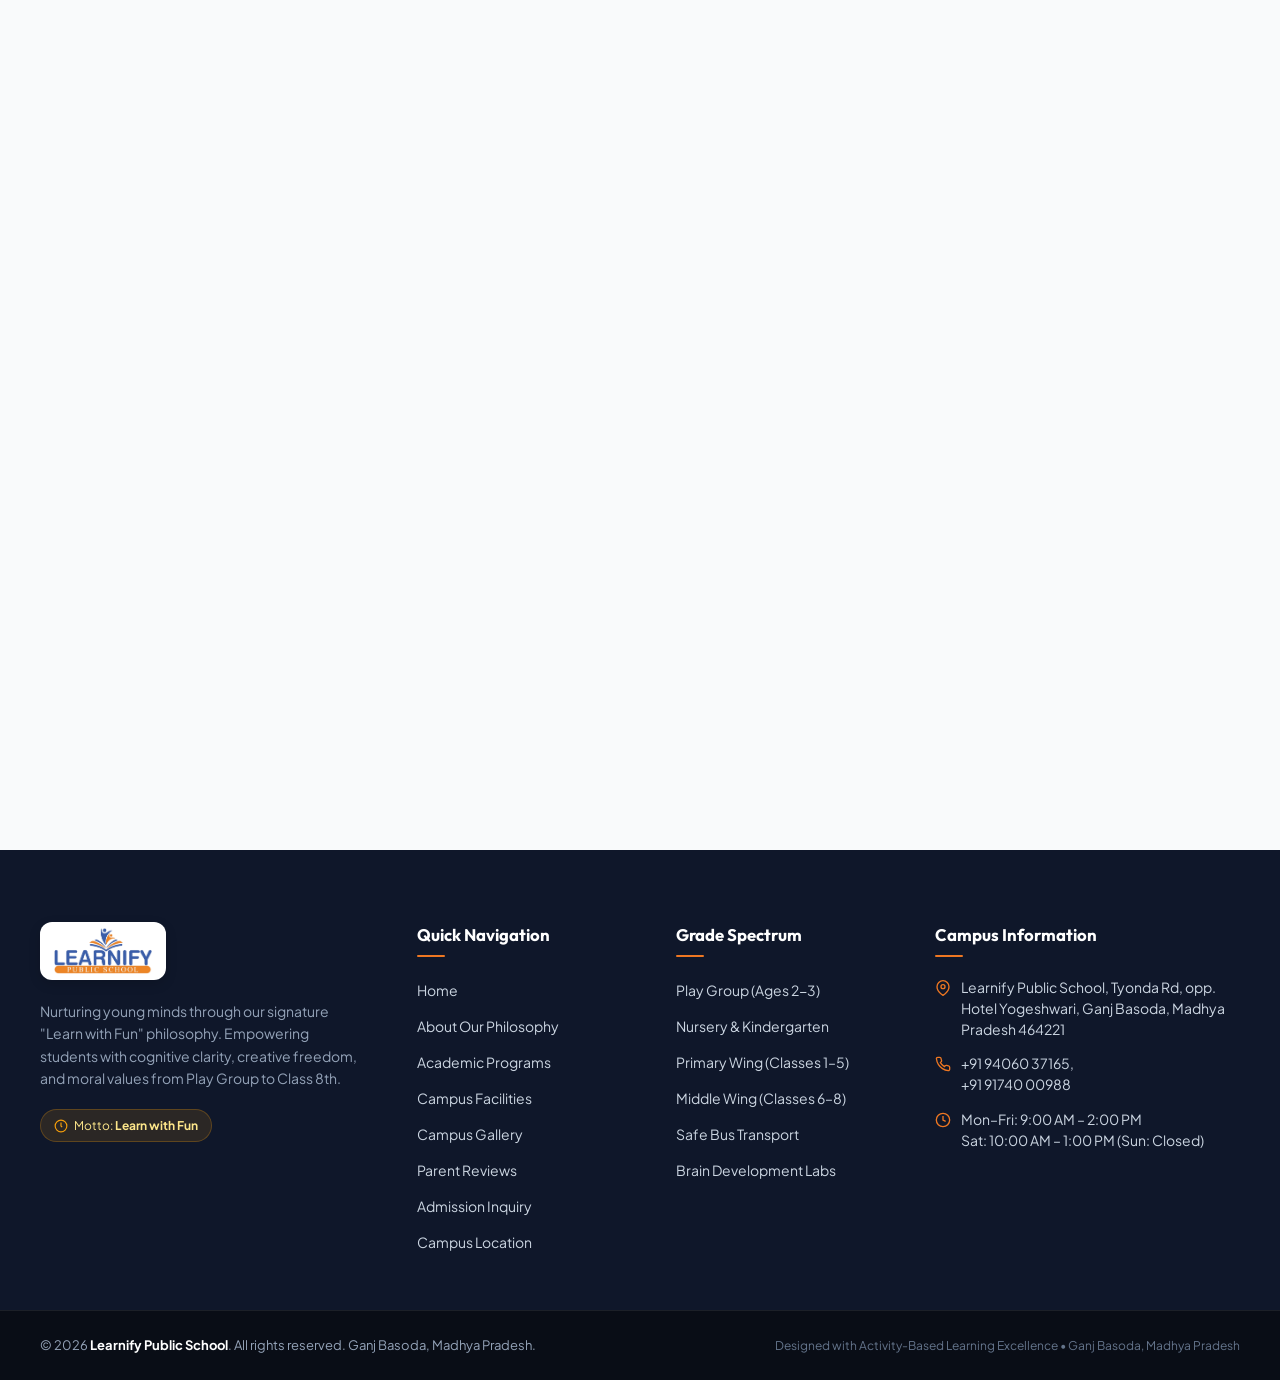
==== commit 99073510: "feat: add comprehensive academic continuum table and update JSON-LD schema in index.html" ====
--- a/index.html
+++ b/index.html
@@ -1,15 +1,18 @@
 <!DOCTYPE html>
 <html lang="en">
+
 <head>
   <meta charset="UTF-8">
   <meta name="viewport" content="width=device-width, initial-scale=1.0">
   <meta http-equiv="X-UA-Compatible" content="IE=edge">
-  
+
   <!-- Primary Meta Tags -->
   <title>Learnify Public School Ganj Basoda | Play Group to 8th</title>
   <meta name="title" content="Learnify Public School Ganj Basoda | Play Group to 8th">
-  <meta name="description" content="Learnify Public School Ganj Basoda: Play Group to 8th. Experience our Learn with Fun philosophy, safe school transport &amp; smart labs. Enroll now for 2026-2027!">
-  <meta name="keywords" content="Learnify Public School Ganj Basoda, best school in Ganj Basoda, play school in Ganj Basoda, top preschool Ganj Basoda, activity-based learning school, Tyonda Road, opposite Hotel Yogeshwari, Ghungroo Garden, Ganj Basoda school admissions, schools in Ganj Basoda MP, Learn with Fun philosophy, cognitive brain development, foundational wing preschool, safe school transport Ganj Basoda">
+  <meta name="description"
+    content="Learnify Public School Ganj Basoda: Play Group to 8th. Experience our Learn with Fun philosophy, safe school transport &amp; smart labs. Enroll now for 2026-2027!">
+  <meta name="keywords"
+    content="Learnify Public School Ganj Basoda, best school in Ganj Basoda, play school in Ganj Basoda, top preschool Ganj Basoda, activity-based learning school, Tyonda Road, opposite Hotel Yogeshwari, Ghungroo Garden, Ganj Basoda school admissions, schools in Ganj Basoda MP, Learn with Fun philosophy, cognitive brain development, foundational wing preschool, safe school transport Ganj Basoda">
   <meta name="author" content="Learnify Public School">
   <meta name="robots" content="index, follow">
   <link rel="canonical" href="https://learnifypublicschool.in">
@@ -19,13 +22,15 @@
   <meta property="og:type" content="website">
   <meta property="og:url" content="https://learnifypublicschool.in">
   <meta property="og:title" content="Learnify Public School Ganj Basoda | Play Group to 8th">
-  <meta property="og:description" content="Learnify Public School Ganj Basoda: Play Group to 8th. Experience our Learn with Fun philosophy, safe school transport &amp; smart labs. Enroll now for 2026-2027!">
+  <meta property="og:description"
+    content="Learnify Public School Ganj Basoda: Play Group to 8th. Experience our Learn with Fun philosophy, safe school transport &amp; smart labs. Enroll now for 2026-2027!">
   <meta property="og:image" content="https://learnifypublicschool.in/assets/logo.png">
 
   <!-- Twitter Meta Tags -->
   <meta name="twitter:card" content="summary_large_image">
   <meta name="twitter:title" content="Learnify Public School Ganj Basoda | Play Group to 8th">
-  <meta name="twitter:description" content="Learnify Public School Ganj Basoda: Play Group to 8th. Experience our Learn with Fun philosophy, safe school transport &amp; smart labs. Enroll now for 2026-2027!">
+  <meta name="twitter:description"
+    content="Learnify Public School Ganj Basoda: Play Group to 8th. Experience our Learn with Fun philosophy, safe school transport &amp; smart labs. Enroll now for 2026-2027!">
   <meta name="twitter:image" content="https://learnifypublicschool.in/assets/logo.png">
 
   <!-- Structured Data: School Schema Markup (JSON-LD) -->
@@ -37,7 +42,8 @@
     "name": "Learnify Public School",
     "alternateName": [
       "Learnify Public School Ganj Basoda",
-      "Learnify School Ganj Basoda"
+      "LPS Ganj Basoda",
+      "Learnify School Ganjbasoda"
     ],
     "url": "https://learnifypublicschool.in",
     "logo": "https://learnifypublicschool.in/assets/logo.png",
@@ -52,7 +58,7 @@
     },
     "address": {
       "@type": "PostalAddress",
-      "streetAddress": "Tyonda Road, Opposite Hotel Yogeshwari, near Ghungroo Garden",
+      "streetAddress": "Tyonda Road, Opposite Hotel Yogeshwari, Near Ghungroo Garden",
       "addressLocality": "Ganj Basoda",
       "addressRegion": "Madhya Pradesh",
       "postalCode": "464221",
@@ -65,8 +71,8 @@
     },
     "hasMap": "https://maps.app.goo.gl/vCHmGp2NGBy4ekqj6",
     "telephone": [
-      "+91-94060-37165",
-      "+91-91740-00988"
+      "+91 94060 37165",
+      "+91 91740 00988"
     ],
     "openingHoursSpecification": [
       {
@@ -99,64 +105,27 @@
     "priceRange": "₹₹",
     "currenciesAccepted": "INR",
     "paymentAccepted": "Cash, UPI, Net Banking",
-    "amenityFeature": [
-      {
-        "@type": "LocationFeatureSpecification",
-        "name": "24/7 CCTV Campus Monitoring",
-        "value": true
-      },
-      {
-        "@type": "LocationFeatureSpecification",
-        "name": "Safe School Transport with Female Attendants",
-        "value": true
-      },
-      {
-        "@type": "LocationFeatureSpecification",
-        "name": "Smart Classrooms & Audio-Visual Learning",
-        "value": true
-      },
-      {
-        "@type": "LocationFeatureSpecification",
-        "name": "Activity-Based Kindergarten & Sensory Play Area",
-        "value": true
-      }
-    ],
-    "hasOfferCatalog": {
-      "@type": "OfferCatalog",
-      "name": "Admissions Session 2026-2027",
-      "itemListElement": [
-        {
-          "@type": "Offer",
-          "itemOffered": {
-            "@type": "EducationalOccupationalProgram",
-            "name": "Foundational Wing Preschool (Play Group, Nursery, LKG, UKG)",
-            "educationalProgramMode": "Full-time"
-          }
-        },
-        {
-          "@type": "Offer",
-          "itemOffered": {
-            "@type": "EducationalOccupationalProgram",
-            "name": "Primary & Middle School Education (Classes 1st to 8th)",
-            "educationalProgramMode": "Full-time"
-          }
-        }
-      ]
-    }
+    "sameAs": [
+      "https://maps.app.goo.gl/vCHmGp2NGBy4ekqj6",
+      "https://www.facebook.com/sainit.bhavsar/"
+    ]
   }
   </script>
-  
+
   <!-- Favicon Icon -->
   <link rel="icon" type="image/png" href="assets/logo.png">
 
   <!-- Preconnect to Google Fonts for Fast Performance -->
   <link rel="preconnect" href="https://fonts.googleapis.com">
   <link rel="preconnect" href="https://fonts.gstatic.com" crossorigin>
-  <link href="https://fonts.googleapis.com/css2?family=Noto+Sans+Devanagari:wght@400;500;600;700;800&family=Outfit:wght@500;600;700;800&family=Plus+Jakarta+Sans:wght@400;500;600;700;800&display=swap" rel="stylesheet">
+  <link
+    href="https://fonts.googleapis.com/css2?family=Noto+Sans+Devanagari:wght@400;500;600;700;800&family=Outfit:wght@500;600;700;800&family=Plus+Jakarta+Sans:wght@400;500;600;700;800&display=swap"
+    rel="stylesheet">
 
   <!-- External Stylesheet -->
   <link rel="stylesheet" href="style.css">
 </head>
+
 <body>
   <!-- Accessible Skip Link -->
   <a href="#main-content" class="skip-link" data-i18n="skip_to_main">Skip to main content</a>
@@ -166,17 +135,31 @@
     <div class="container top-bar-content">
       <div class="top-bar-left">
         <span class="badge-partner">
-          <svg class="icon-sparkle" width="14" height="14" viewBox="0 0 24 24" fill="none" stroke="currentColor" stroke-width="2.5" stroke-linecap="round" stroke-linejoin="round" aria-hidden="true"><polygon points="12 2 15.09 8.26 22 9.27 17 14.14 18.18 21.02 12 17.77 5.82 21.02 7 14.14 2 9.27 8.91 8.26 12 2"></polygon></svg>
+          <svg class="icon-sparkle" width="14" height="14" viewBox="0 0 24 24" fill="none" stroke="currentColor"
+            stroke-width="2.5" stroke-linecap="round" stroke-linejoin="round" aria-hidden="true">
+            <polygon
+              points="12 2 15.09 8.26 22 9.27 17 14.14 18.18 21.02 12 17.77 5.82 21.02 7 14.14 2 9.27 8.91 8.26 12 2">
+            </polygon>
+          </svg>
           <span data-i18n="top_motto_label">Motto: </span><strong data-i18n="top_motto_val">Learn with Fun</strong>
         </span>
         <span class="timing-badge">
-          <svg width="14" height="14" viewBox="0 0 24 24" fill="none" stroke="currentColor" stroke-width="2" stroke-linecap="round" stroke-linejoin="round" aria-hidden="true"><circle cx="12" cy="12" r="10"></circle><polyline points="12 6 12 12 16 14"></polyline></svg>
+          <svg width="14" height="14" viewBox="0 0 24 24" fill="none" stroke="currentColor" stroke-width="2"
+            stroke-linecap="round" stroke-linejoin="round" aria-hidden="true">
+            <circle cx="12" cy="12" r="10"></circle>
+            <polyline points="12 6 12 12 16 14"></polyline>
+          </svg>
           <span data-i18n="top_timing">Mon–Fri: 9:00 AM – 2:00 PM | Sat: 10:00 AM – 1:00 PM</span>
         </span>
       </div>
       <div class="top-bar-right">
         <a href="tel:+919406037165" class="top-contact-link" title="Call Helpline 1">
-          <svg width="14" height="14" viewBox="0 0 24 24" fill="none" stroke="currentColor" stroke-width="2" stroke-linecap="round" stroke-linejoin="round" aria-hidden="true"><path d="M22 16.92v3a2 2 0 0 1-2.18 2 19.79 19.79 0 0 1-8.63-3.07 19.5 19.5 0 0 1-6-6 19.79 19.79 0 0 1-3.07-8.67A2 2 0 0 1 4.11 2h3a2 2 0 0 1 2 1.72 12.84 12.84 0 0 0 .7 2.81 2 2 0 0 1-.45 2.11L8.09 9.91a16 16 0 0 0 6 6l1.27-1.27a2 2 0 0 1 2.11-.45 12.84 12.84 0 0 0 2.81.7A2 2 0 0 1 22 16.92z"></path></svg>
+          <svg width="14" height="14" viewBox="0 0 24 24" fill="none" stroke="currentColor" stroke-width="2"
+            stroke-linecap="round" stroke-linejoin="round" aria-hidden="true">
+            <path
+              d="M22 16.92v3a2 2 0 0 1-2.18 2 19.79 19.79 0 0 1-8.63-3.07 19.5 19.5 0 0 1-6-6 19.79 19.79 0 0 1-3.07-8.67A2 2 0 0 1 4.11 2h3a2 2 0 0 1 2 1.72 12.84 12.84 0 0 0 .7 2.81 2 2 0 0 1-.45 2.11L8.09 9.91a16 16 0 0 0 6 6l1.27-1.27a2 2 0 0 1 2.11-.45 12.84 12.84 0 0 0 2.81.7A2 2 0 0 1 22 16.92z">
+            </path>
+          </svg>
           +91 94060 37165
         </a>
         <span class="divider-dot" aria-hidden="true">•</span>
@@ -185,7 +168,11 @@
         </a>
         <span class="divider-dot" aria-hidden="true">•</span>
         <a href="#location" class="location-link" title="Campus Location">
-          <svg width="14" height="14" viewBox="0 0 24 24" fill="none" stroke="currentColor" stroke-width="2" stroke-linecap="round" stroke-linejoin="round" aria-hidden="true"><path d="M21 10c0 7-9 13-9 13s-9-6-9-13a9 9 0 0 1 18 0z"></path><circle cx="12" cy="10" r="3"></circle></svg>
+          <svg width="14" height="14" viewBox="0 0 24 24" fill="none" stroke="currentColor" stroke-width="2"
+            stroke-linecap="round" stroke-linejoin="round" aria-hidden="true">
+            <path d="M21 10c0 7-9 13-9 13s-9-6-9-13a9 9 0 0 1 18 0z"></path>
+            <circle cx="12" cy="10" r="3"></circle>
+          </svg>
           <span data-i18n="top_location">Ganj Basoda (M.P.)</span>
         </a>
       </div>
@@ -206,7 +193,8 @@
           <li class="nav-item nav-item-home"><a href="#home" class="nav-link active" data-i18n="nav_home">Home</a></li>
           <li class="nav-item"><a href="#about" class="nav-link" data-i18n="nav_about">About</a></li>
           <li class="nav-item"><a href="#offerings" class="nav-link" data-i18n="nav_offerings">Academics</a></li>
-          <li class="nav-item"><a href="#infrastructure" class="nav-link" data-i18n="nav_infrastructure">Facilities</a></li>
+          <li class="nav-item"><a href="#infrastructure" class="nav-link" data-i18n="nav_infrastructure">Facilities</a>
+          </li>
           <li class="nav-item"><a href="#gallery" class="nav-link" data-i18n="nav_gallery">Gallery</a></li>
           <li class="nav-item"><a href="#reviews" class="nav-link" data-i18n="nav_reviews">Reviews</a></li>
           <li class="nav-item"><a href="#admissions" class="nav-link" data-i18n="nav_admissions">Admissions</a></li>
@@ -215,7 +203,8 @@
             <div class="mobile-lang-pill">
               <span class="mobile-lang-label" data-i18n="nav_lang_label">Language / भाषा:</span>
               <div class="mobile-lang-options">
-                <button type="button" class="mobile-lang-btn active" data-lang-code="en" aria-pressed="true">English</button>
+                <button type="button" class="mobile-lang-btn active" data-lang-code="en"
+                  aria-pressed="true">English</button>
                 <button type="button" class="mobile-lang-btn" data-lang-code="hi" aria-pressed="false">हिन्दी</button>
               </div>
             </div>
@@ -227,14 +216,21 @@
       <div class="header-actions">
         <!-- Language Switcher Toggle -->
         <div class="lang-switch" role="group" aria-label="Select Language">
-          <button type="button" class="lang-btn active" data-lang-code="en" aria-pressed="true" title="Switch to English">EN</button>
-          <button type="button" class="lang-btn" data-lang-code="hi" aria-pressed="false" title="हिंदी में बदलें">हिन्दी</button>
+          <button type="button" class="lang-btn active" data-lang-code="en" aria-pressed="true"
+            title="Switch to English">EN</button>
+          <button type="button" class="lang-btn" data-lang-code="hi" aria-pressed="false"
+            title="हिंदी में बदलें">हिन्दी</button>
         </div>
         <a href="#admissions" class="btn btn-primary nav-cta">
           <span data-i18n="nav_cta">Admission Inquiry</span>
-          <svg width="16" height="16" viewBox="0 0 24 24" fill="none" stroke="currentColor" stroke-width="2.5" stroke-linecap="round" stroke-linejoin="round" aria-hidden="true"><line x1="5" y1="12" x2="19" y2="12"></line><polyline points="12 5 19 12 12 19"></polyline></svg>
+          <svg width="16" height="16" viewBox="0 0 24 24" fill="none" stroke="currentColor" stroke-width="2.5"
+            stroke-linecap="round" stroke-linejoin="round" aria-hidden="true">
+            <line x1="5" y1="12" x2="19" y2="12"></line>
+            <polyline points="12 5 19 12 12 19"></polyline>
+          </svg>
         </a>
-        <button class="menu-toggle" id="menu-toggle" aria-expanded="false" aria-controls="primary-nav" aria-label="Toggle navigation menu">
+        <button class="menu-toggle" id="menu-toggle" aria-expanded="false" aria-controls="primary-nav"
+          aria-label="Toggle navigation menu">
           <span class="hamburger-bar"></span>
           <span class="hamburger-bar"></span>
           <span class="hamburger-bar"></span>
@@ -245,7 +241,7 @@
 
   <!-- Main Semantic Page Content -->
   <main id="main-content">
-    
+
     <!-- Hero Section -->
     <section class="hero-section" id="home">
       <div class="container hero-container">
@@ -257,25 +253,45 @@
           </div>
 
           <h1 class="hero-heading" data-i18n-html="hero_heading_html">
-            Empowering Young Minds in Ganj Basoda with our <span class="highlight-text">"Learn with Fun"</span> Philosophy (Play Group to Class 8th)
+            Empowering Young Minds in Ganj Basoda with our <span class="highlight-text">"Learn with Fun"</span>
+            Philosophy (Play Group to Class 8th)
           </h1>
 
           <p class="hero-description" data-i18n-html="hero_desc_html">
-            Welcome to <strong>Learnify Public School Ganj Basoda</strong>, where our signature <strong>"Learn with Fun"</strong> philosophy transforms education into an exhilarating journey of discovery. Within our secure, CCTV-monitored campus on Tyonda Road, your child thrives through smart classrooms, interactive learning labs, and dependable safe school transport across Ganj Basoda. Here, disciplined academic habits and uninhibited intellectual curiosity grow together—ensuring every learner builds foundational confidence, problem-solving agility, and genuine moral strength.
+            Welcome to <strong>Learnify Public School Ganj Basoda</strong>, where our signature <strong>"Learn with
+              Fun"</strong> philosophy transforms education into an exhilarating journey of discovery. Within our
+            secure, CCTV-monitored campus on Tyonda Road, your child thrives through smart classrooms, interactive
+            learning labs, and dependable safe school transport across Ganj Basoda. Here, disciplined academic habits
+            and uninhibited intellectual curiosity grow together—ensuring every learner builds foundational confidence,
+            problem-solving agility, and genuine moral strength.
           </p>
 
           <!-- Key Highlights Chips -->
           <div class="hero-badges-row">
             <div class="hero-chip">
-              <svg width="18" height="18" viewBox="0 0 24 24" fill="none" stroke="#F59E0B" stroke-width="2.5" stroke-linecap="round" stroke-linejoin="round" aria-hidden="true"><path d="M12 2l3.09 6.26L22 9.27l-5 4.87 1.18 6.88L12 17.77l-6.18 3.25L7 14.14 2 9.27l6.91-1.01L12 2z"></path></svg>
+              <svg width="18" height="18" viewBox="0 0 24 24" fill="none" stroke="#F59E0B" stroke-width="2.5"
+                stroke-linecap="round" stroke-linejoin="round" aria-hidden="true">
+                <path d="M12 2l3.09 6.26L22 9.27l-5 4.87 1.18 6.88L12 17.77l-6.18 3.25L7 14.14 2 9.27l6.91-1.01L12 2z">
+                </path>
+              </svg>
               <span data-i18n="hero_chip_1">Play Group to Class 8th</span>
             </div>
             <div class="hero-chip">
-              <svg width="18" height="18" viewBox="0 0 24 24" fill="none" stroke="#10B981" stroke-width="2.5" stroke-linecap="round" stroke-linejoin="round" aria-hidden="true"><path d="M22 11.08V12a10 10 0 1 1-5.93-9.14"></path><polyline points="22 4 12 14.01 9 11.01"></polyline></svg>
+              <svg width="18" height="18" viewBox="0 0 24 24" fill="none" stroke="#10B981" stroke-width="2.5"
+                stroke-linecap="round" stroke-linejoin="round" aria-hidden="true">
+                <path d="M22 11.08V12a10 10 0 1 1-5.93-9.14"></path>
+                <polyline points="22 4 12 14.01 9 11.01"></polyline>
+              </svg>
               <span data-i18n="hero_chip_2">Activity-Based Learning</span>
             </div>
             <div class="hero-chip">
-              <svg width="18" height="18" viewBox="0 0 24 24" fill="none" stroke="#3B82F6" stroke-width="2.5" stroke-linecap="round" stroke-linejoin="round" aria-hidden="true"><rect x="1" y="3" width="15" height="13"></rect><polygon points="16 8 20 8 23 11 23 16 16 16 16 8"></polygon><circle cx="5.5" cy="18.5" r="2.5"></circle><circle cx="18.5" cy="18.5" r="2.5"></circle></svg>
+              <svg width="18" height="18" viewBox="0 0 24 24" fill="none" stroke="#3B82F6" stroke-width="2.5"
+                stroke-linecap="round" stroke-linejoin="round" aria-hidden="true">
+                <rect x="1" y="3" width="15" height="13"></rect>
+                <polygon points="16 8 20 8 23 11 23 16 16 16 16 8"></polygon>
+                <circle cx="5.5" cy="18.5" r="2.5"></circle>
+                <circle cx="18.5" cy="18.5" r="2.5"></circle>
+              </svg>
               <span data-i18n="hero_chip_3">Dedicated Safe Transport</span>
             </div>
           </div>
@@ -284,10 +300,19 @@
           <div class="hero-cta-group">
             <a href="#admissions" class="btn btn-secondary btn-large">
               <span data-i18n="hero_enroll_btn">Enroll Your Child</span>
-              <svg width="18" height="18" viewBox="0 0 24 24" fill="none" stroke="currentColor" stroke-width="2.5" stroke-linecap="round" stroke-linejoin="round" aria-hidden="true"><line x1="5" y1="12" x2="19" y2="12"></line><polyline points="12 5 19 12 12 19"></polyline></svg>
+              <svg width="18" height="18" viewBox="0 0 24 24" fill="none" stroke="currentColor" stroke-width="2.5"
+                stroke-linecap="round" stroke-linejoin="round" aria-hidden="true">
+                <line x1="5" y1="12" x2="19" y2="12"></line>
+                <polyline points="12 5 19 12 12 19"></polyline>
+              </svg>
             </a>
             <a href="tel:+919406037165" class="btn btn-outline btn-large">
-              <svg width="18" height="18" viewBox="0 0 24 24" fill="none" stroke="currentColor" stroke-width="2" stroke-linecap="round" stroke-linejoin="round" aria-hidden="true"><path d="M22 16.92v3a2 2 0 0 1-2.18 2 19.79 19.79 0 0 1-8.63-3.07 19.5 19.5 0 0 1-6-6 19.79 19.79 0 0 1-3.07-8.67A2 2 0 0 1 4.11 2h3a2 2 0 0 1 2 1.72 12.84 12.84 0 0 0 .7 2.81 2 2 0 0 1-.45 2.11L8.09 9.91a16 16 0 0 0 6 6l1.27-1.27a2 2 0 0 1 2.11-.45 12.84 12.84 0 0 0 2.81.7A2 2 0 0 1 22 16.92z"></path></svg>
+              <svg width="18" height="18" viewBox="0 0 24 24" fill="none" stroke="currentColor" stroke-width="2"
+                stroke-linecap="round" stroke-linejoin="round" aria-hidden="true">
+                <path
+                  d="M22 16.92v3a2 2 0 0 1-2.18 2 19.79 19.79 0 0 1-8.63-3.07 19.5 19.5 0 0 1-6-6 19.79 19.79 0 0 1-3.07-8.67A2 2 0 0 1 4.11 2h3a2 2 0 0 1 2 1.72 12.84 12.84 0 0 0 .7 2.81 2 2 0 0 1-.45 2.11L8.09 9.91a16 16 0 0 0 6 6l1.27-1.27a2 2 0 0 1 2.11-.45 12.84 12.84 0 0 0 2.81.7A2 2 0 0 1 22 16.92z">
+                </path>
+              </svg>
               <span data-i18n="hero_call_btn">Call Helpline</span>
             </a>
           </div>
@@ -321,20 +346,24 @@
             <div class="visual-card hero-photo-card">
               <!-- Real Photo of Teaching & School Activities -->
               <div class="hero-image-container">
-                <img 
-                  src="assets/gallery/teaching-team.jpg" 
-                  alt="Faculty and campus life at Learnify Public School Ganj Basoda" 
-                  class="hero-real-img"
-                >
+                <img src="assets/gallery/teaching-team.jpg"
+                  alt="Faculty and campus life at Learnify Public School Ganj Basoda" class="hero-real-img">
                 <div class="hero-img-overlay">
-                  <span class="hero-img-caption" data-i18n="hero_caption">🌟 Dedicated Faculty & Caring Educators • Ganj Basoda</span>
+                  <span class="hero-img-caption" data-i18n="hero_caption">🌟 Dedicated Faculty & Caring Educators • Ganj
+                    Basoda</span>
                 </div>
               </div>
 
               <!-- Floating Micro-Badge 1: Foundational Wing -->
               <div class="floating-badge badge-top-right">
                 <div class="badge-icon-wrap bg-amber">
-                  <svg width="20" height="20" viewBox="0 0 24 24" fill="none" stroke="currentColor" stroke-width="2.5" stroke-linecap="round" stroke-linejoin="round" aria-hidden="true"><path d="M17 21v-2a4 4 0 0 0-4-4H5a4 4 0 0 0-4 4v2"></path><circle cx="9" cy="7" r="4"></circle><path d="M23 21v-2a4 4 0 0 0-3-3.87"></path><path d="M16 3.13a4 4 0 0 1 0 7.75"></path></svg>
+                  <svg width="20" height="20" viewBox="0 0 24 24" fill="none" stroke="currentColor" stroke-width="2.5"
+                    stroke-linecap="round" stroke-linejoin="round" aria-hidden="true">
+                    <path d="M17 21v-2a4 4 0 0 0-4-4H5a4 4 0 0 0-4 4v2"></path>
+                    <circle cx="9" cy="7" r="4"></circle>
+                    <path d="M23 21v-2a4 4 0 0 0-3-3.87"></path>
+                    <path d="M16 3.13a4 4 0 0 1 0 7.75"></path>
+                  </svg>
                 </div>
                 <div class="badge-text-wrap">
                   <span class="badge-title" data-i18n="hero_badge_foundational_title">Foundational Wing</span>
@@ -345,7 +374,12 @@
               <!-- Floating Micro-Badge 2: Google Reviews Rating -->
               <div class="floating-badge badge-bottom-left">
                 <div class="badge-icon-wrap bg-blue">
-                  <svg width="20" height="20" viewBox="0 0 24 24" fill="#F59E0B" stroke="#F59E0B" stroke-width="1" aria-hidden="true"><polygon points="12 2 15.09 8.26 22 9.27 17 14.14 18.18 21.02 12 17.77 5.82 21.02 7 14.14 2 9.27 8.91 8.26 12 2"></polygon></svg>
+                  <svg width="20" height="20" viewBox="0 0 24 24" fill="#F59E0B" stroke="#F59E0B" stroke-width="1"
+                    aria-hidden="true">
+                    <polygon
+                      points="12 2 15.09 8.26 22 9.27 17 14.14 18.18 21.02 12 17.77 5.82 21.02 7 14.14 2 9.27 8.91 8.26 12 2">
+                    </polygon>
+                  </svg>
                 </div>
                 <div class="badge-text-wrap">
                   <span class="badge-title" data-i18n="hero_badge_rating_title">5.0 ★ Rating</span>
@@ -363,10 +397,13 @@
       <div class="container">
         <div class="section-header text-center">
           <span class="section-tag" data-i18n="about_tag">About Our Institution</span>
-          <h2 class="section-title" data-i18n="about_title">The Foundational Wing: Igniting Early Cognitive Brain Development Without Academic Anxiety</h2>
+          <h2 class="section-title" data-i18n="about_title">The Foundational Wing: Igniting Early Cognitive Brain
+            Development Without Academic Anxiety</h2>
           <div class="title-underline" aria-hidden="true"></div>
           <p class="section-subtitle" data-i18n="about_subtitle">
-            As the top preschool and play school in Ganj Basoda, Learnify Public School eliminates the stress of rote learning. From Play Group, Nursery, LKG, and UKG to Class 8th, we cultivate foundational curiosity, bilingual phonics, and lifelong conceptual agility.
+            As the top preschool and play school in Ganj Basoda, Learnify Public School eliminates the stress of rote
+            learning. From Play Group, Nursery, LKG, and UKG to Class 8th, we cultivate foundational curiosity,
+            bilingual phonics, and lifelong conceptual agility.
           </p>
         </div>
 
@@ -377,25 +414,45 @@
           </div>
           <div class="partner-grid">
             <div class="partner-text">
-              <h3 data-i18n="about_spotlight_h3">Specialized Foundational Wing for Early Learners (Play Group to UKG)</h3>
+              <h3 data-i18n="about_spotlight_h3">Specialized Foundational Wing for Early Learners (Play Group to UKG)
+              </h3>
               <p data-i18n-html="about_spotlight_p1">
-                At <strong>Learnify Public School Ganj Basoda</strong>, our specialized Foundational Wing is custom-engineered to stimulate early neural pathways during the brain's most critical developmental window (ages 2 to 6).
+                At <strong>Learnify Public School Ganj Basoda</strong>, our specialized Foundational Wing is
+                custom-engineered to stimulate early neural pathways during the brain's most critical developmental
+                window (ages 2 to 6).
               </p>
               <p data-i18n-html="about_spotlight_p2">
-                <strong>Why Activity-Oriented Structures Prevent Early Academic Anxiety:</strong> Conventional classrooms often force toddler minds into mechanical memorization, inducing silent academic dread before a child even grasps core concepts. By replacing rigid desk drills with scientifically calibrated sensory kits, kinetic play tables, and phonics immersion, learning becomes an exciting game of exploration. Children touch, build, question, and discover—retaining concepts permanently without fear or marks pressure.
+                <strong>Why Activity-Oriented Structures Prevent Early Academic Anxiety:</strong> Conventional
+                classrooms often force toddler minds into mechanical memorization, inducing silent academic dread before
+                a child even grasps core concepts. By replacing rigid desk drills with scientifically calibrated sensory
+                kits, kinetic play tables, and phonics immersion, learning becomes an exciting game of exploration.
+                Children touch, build, question, and discover—retaining concepts permanently without fear or marks
+                pressure.
               </p>
               <ul class="partner-features-list">
                 <li>
-                  <svg width="18" height="18" viewBox="0 0 24 24" fill="none" stroke="#10B981" stroke-width="2.5" stroke-linecap="round" stroke-linejoin="round" aria-hidden="true"><polyline points="20 6 9 17 4 12"></polyline></svg>
-                  <span data-i18n-html="about_spotlight_b1"><strong>Cognitive Brain Development:</strong> Multi-sensory Montessori tools and brain-mapping puzzles stimulating neuroplasticity</span>
+                  <svg width="18" height="18" viewBox="0 0 24 24" fill="none" stroke="#10B981" stroke-width="2.5"
+                    stroke-linecap="round" stroke-linejoin="round" aria-hidden="true">
+                    <polyline points="20 6 9 17 4 12"></polyline>
+                  </svg>
+                  <span data-i18n-html="about_spotlight_b1"><strong>Cognitive Brain Development:</strong> Multi-sensory
+                    Montessori tools and brain-mapping puzzles stimulating neuroplasticity</span>
                 </li>
                 <li>
-                  <svg width="18" height="18" viewBox="0 0 24 24" fill="none" stroke="#10B981" stroke-width="2.5" stroke-linecap="round" stroke-linejoin="round" aria-hidden="true"><polyline points="20 6 9 17 4 12"></polyline></svg>
-                  <span data-i18n-html="about_spotlight_b2"><strong>Linguistic Phonics &amp; Articulation:</strong> Systematic synthetic phonics fostering fluent bilingual expression (English &amp; Hindi)</span>
+                  <svg width="18" height="18" viewBox="0 0 24 24" fill="none" stroke="#10B981" stroke-width="2.5"
+                    stroke-linecap="round" stroke-linejoin="round" aria-hidden="true">
+                    <polyline points="20 6 9 17 4 12"></polyline>
+                  </svg>
+                  <span data-i18n-html="about_spotlight_b2"><strong>Linguistic Phonics &amp; Articulation:</strong>
+                    Systematic synthetic phonics fostering fluent bilingual expression (English &amp; Hindi)</span>
                 </li>
                 <li>
-                  <svg width="18" height="18" viewBox="0 0 24 24" fill="none" stroke="#10B981" stroke-width="2.5" stroke-linecap="round" stroke-linejoin="round" aria-hidden="true"><polyline points="20 6 9 17 4 12"></polyline></svg>
-                  <span data-i18n-html="about_spotlight_b3"><strong>Zero-Fear Child Psychology:</strong> Warm, motherly mentorship with dedicated child-to-teacher attention</span>
+                  <svg width="18" height="18" viewBox="0 0 24 24" fill="none" stroke="#10B981" stroke-width="2.5"
+                    stroke-linecap="round" stroke-linejoin="round" aria-hidden="true">
+                    <polyline points="20 6 9 17 4 12"></polyline>
+                  </svg>
+                  <span data-i18n-html="about_spotlight_b3"><strong>Zero-Fear Child Psychology:</strong> Warm, motherly
+                    mentorship with dedicated child-to-teacher attention</span>
                 </li>
               </ul>
             </div>
@@ -403,11 +460,13 @@
               <div class="quote-card">
                 <span class="quote-icon" aria-hidden="true">“</span>
                 <p class="quote-text" data-i18n-html="about_director_quote">
-                  Our central doctrine is the <strong>"Learn with Fun"</strong> concept. When a child enjoys what they learn, their cognitive capacity multiplies naturally without academic anxiety.
+                  Our central doctrine is the <strong>"Learn with Fun"</strong> concept. When a child enjoys what they
+                  learn, their cognitive capacity multiplies naturally without academic anxiety.
                 </p>
                 <div class="quote-author">
                   <strong data-i18n="about_director_name">Mrs. Preeti Saint Bhavsar</strong>
-                  <span data-i18n="about_director_title">Founding Director &bull; Learnify Public School, Ganj Basoda</span>
+                  <span data-i18n="about_director_title">Founding Director &bull; Learnify Public School, Ganj
+                    Basoda</span>
                 </div>
               </div>
             </div>
@@ -418,41 +477,64 @@
         <div class="pillars-grid">
           <article class="pillar-card">
             <div class="pillar-icon bg-blue-subtle">
-              <svg width="28" height="28" viewBox="0 0 24 24" fill="none" stroke="#1E3A8A" stroke-width="2" stroke-linecap="round" stroke-linejoin="round" aria-hidden="true"><path d="M12 2v4M12 18v4M4.93 4.93l2.83 2.83M16.24 16.24l2.83 2.83M2 12h4M18 12h4M4.93 19.07l2.83-2.83M16.24 7.76l2.83-2.83"></path></svg>
+              <svg width="28" height="28" viewBox="0 0 24 24" fill="none" stroke="#1E3A8A" stroke-width="2"
+                stroke-linecap="round" stroke-linejoin="round" aria-hidden="true">
+                <path
+                  d="M12 2v4M12 18v4M4.93 4.93l2.83 2.83M16.24 16.24l2.83 2.83M2 12h4M18 12h4M4.93 19.07l2.83-2.83M16.24 7.76l2.83-2.83">
+                </path>
+              </svg>
             </div>
             <h4 class="pillar-title" data-i18n="pillar_1_title">Cognitive Brain Development</h4>
             <p class="pillar-desc" data-i18n="pillar_1_desc">
-              Puzzles, mental math games, critical reasoning tasks, and curiosity-driven inquiry exercises systematically stimulate neuroplasticity in formative developmental years.
+              Puzzles, mental math games, critical reasoning tasks, and curiosity-driven inquiry exercises
+              systematically stimulate neuroplasticity in formative developmental years.
             </p>
           </article>
 
           <article class="pillar-card">
             <div class="pillar-icon bg-amber-subtle">
-              <svg width="28" height="28" viewBox="0 0 24 24" fill="none" stroke="#D97706" stroke-width="2" stroke-linecap="round" stroke-linejoin="round" aria-hidden="true"><circle cx="12" cy="12" r="10"></circle><path d="M8 14s1.5 2 4 2 4-2 4-2"></path><line x1="9" y1="9" x2="9.01" y2="9"></line><line x1="15" y1="9" x2="15.01" y2="9"></line></svg>
+              <svg width="28" height="28" viewBox="0 0 24 24" fill="none" stroke="#D97706" stroke-width="2"
+                stroke-linecap="round" stroke-linejoin="round" aria-hidden="true">
+                <circle cx="12" cy="12" r="10"></circle>
+                <path d="M8 14s1.5 2 4 2 4-2 4-2"></path>
+                <line x1="9" y1="9" x2="9.01" y2="9"></line>
+                <line x1="15" y1="9" x2="15.01" y2="9"></line>
+              </svg>
             </div>
             <h4 class="pillar-title" data-i18n="pillar_2_title">Activity-Based Learning</h4>
             <p class="pillar-desc" data-i18n="pillar_2_desc">
-              Textbooks are supported by physical models, role-playing, scientific experiments, and dramatized storytelling to replace rote learning with lasting comprehension.
+              Textbooks are supported by physical models, role-playing, scientific experiments, and dramatized
+              storytelling to replace rote learning with lasting comprehension.
             </p>
           </article>
 
           <article class="pillar-card">
             <div class="pillar-icon bg-emerald-subtle">
-              <svg width="28" height="28" viewBox="0 0 24 24" fill="none" stroke="#059669" stroke-width="2" stroke-linecap="round" stroke-linejoin="round" aria-hidden="true"><path d="M12 22s8-4 8-10V5l-8-3-8 3v7c0 6 8 10 8 10z"></path></svg>
+              <svg width="28" height="28" viewBox="0 0 24 24" fill="none" stroke="#059669" stroke-width="2"
+                stroke-linecap="round" stroke-linejoin="round" aria-hidden="true">
+                <path d="M12 22s8-4 8-10V5l-8-3-8 3v7c0 6 8 10 8 10z"></path>
+              </svg>
             </div>
             <h4 class="pillar-title" data-i18n="pillar_3_title">Child Awareness & Safety</h4>
             <p class="pillar-desc" data-i18n="pillar_3_desc">
-              We educate children on personal safety, social boundaries, emotional hygiene, and mutual respect while maintaining 24/7 CCTV vigilance across all school corners.
+              We educate children on personal safety, social boundaries, emotional hygiene, and mutual respect while
+              maintaining 24/7 CCTV vigilance across all school corners.
             </p>
           </article>
 
           <article class="pillar-card">
             <div class="pillar-icon bg-purple-subtle">
-              <svg width="28" height="28" viewBox="0 0 24 24" fill="none" stroke="#7C3AED" stroke-width="2" stroke-linecap="round" stroke-linejoin="round" aria-hidden="true"><polygon points="12 2 15.09 8.26 22 9.27 17 14.14 18.18 21.02 12 17.77 5.82 21.02 7 14.14 2 9.27 8.91 8.26 12 2"></polygon></svg>
+              <svg width="28" height="28" viewBox="0 0 24 24" fill="none" stroke="#7C3AED" stroke-width="2"
+                stroke-linecap="round" stroke-linejoin="round" aria-hidden="true">
+                <polygon
+                  points="12 2 15.09 8.26 22 9.27 17 14.14 18.18 21.02 12 17.77 5.82 21.02 7 14.14 2 9.27 8.91 8.26 12 2">
+                </polygon>
+              </svg>
             </div>
             <h4 class="pillar-title" data-i18n="pillar_4_title">Value-Based Holistic Ethics</h4>
             <p class="pillar-desc" data-i18n="pillar_4_desc">
-              Academic competence is balanced with moral integrity, empathy, environmental stewardship, civic discipline, and respectful social manners.
+              Academic competence is balanced with moral integrity, empathy, environmental stewardship, civic
+              discipline, and respectful social manners.
             </p>
           </article>
         </div>
@@ -460,26 +542,43 @@
         <!-- Institutional Trust & Safety Spotlight Card -->
         <div class="partner-spotlight-card" style="margin-top: 3.5rem; margin-bottom: 0;">
           <div class="partner-badge-header">
-            <span class="partner-pill" style="background: #E0E7FF; color: #1E3A8A;" data-i18n="safety_pill">Institutional Trust &amp; Safety</span>
+            <span class="partner-pill" style="background: #E0E7FF; color: #1E3A8A;"
+              data-i18n="safety_pill">Institutional Trust &amp; Safety</span>
           </div>
           <div class="partner-grid">
             <div class="partner-text">
               <h3 data-i18n="safety_h3">Women-Led Leadership, 100% Student Safety, and Timeless Moral Values</h3>
               <p data-i18n-html="safety_p">
-                Choosing the <strong>best school in Ganj Basoda</strong> is an act of deep parental trust. Under the personal stewardship of <strong>Founding Director Mrs. Preeti Saint Bhavsar</strong>, Learnify Public School unites the empathetic warmth of a mother with high academic rigor.
+                Choosing the <strong>best school in Ganj Basoda</strong> is an act of deep parental trust. Under the
+                personal stewardship of <strong>Founding Director Mrs. Preeti Saint Bhavsar</strong>, Learnify Public
+                School unites the empathetic warmth of a mother with high academic rigor.
               </p>
               <ul class="partner-features-list">
                 <li>
-                  <svg width="18" height="18" viewBox="0 0 24 24" fill="none" stroke="#10B981" stroke-width="2.5" stroke-linecap="round" stroke-linejoin="round" aria-hidden="true"><polyline points="20 6 9 17 4 12"></polyline></svg>
-                  <span data-i18n-html="safety_b1"><strong>24/7 CCTV Monitoring:</strong> Continuous HD video vigilance across all classrooms, corridors, indoor labs, and play areas with strict access controls.</span>
+                  <svg width="18" height="18" viewBox="0 0 24 24" fill="none" stroke="#10B981" stroke-width="2.5"
+                    stroke-linecap="round" stroke-linejoin="round" aria-hidden="true">
+                    <polyline points="20 6 9 17 4 12"></polyline>
+                  </svg>
+                  <span data-i18n-html="safety_b1"><strong>24/7 CCTV Monitoring:</strong> Continuous HD video vigilance
+                    across all classrooms, corridors, indoor labs, and play areas with strict access controls.</span>
                 </li>
                 <li>
-                  <svg width="18" height="18" viewBox="0 0 24 24" fill="none" stroke="#10B981" stroke-width="2.5" stroke-linecap="round" stroke-linejoin="round" aria-hidden="true"><polyline points="20 6 9 17 4 12"></polyline></svg>
-                  <span data-i18n-html="safety_b2"><strong>Safe School Transport in Ganj Basoda:</strong> Verified female attendants (<em>didis</em>) on all vehicles overseeing boarding, seating, and doorstep handovers across Tyonda Road, Ghungroo Garden, and city routes.</span>
+                  <svg width="18" height="18" viewBox="0 0 24 24" fill="none" stroke="#10B981" stroke-width="2.5"
+                    stroke-linecap="round" stroke-linejoin="round" aria-hidden="true">
+                    <polyline points="20 6 9 17 4 12"></polyline>
+                  </svg>
+                  <span data-i18n-html="safety_b2"><strong>Safe School Transport in Ganj Basoda:</strong> Verified
+                    female attendants (<em>didis</em>) on all vehicles overseeing boarding, seating, and doorstep
+                    handovers across Tyonda Road, Ghungroo Garden, and city routes.</span>
                 </li>
                 <li>
-                  <svg width="18" height="18" viewBox="0 0 24 24" fill="none" stroke="#10B981" stroke-width="2.5" stroke-linecap="round" stroke-linejoin="round" aria-hidden="true"><polyline points="20 6 9 17 4 12"></polyline></svg>
-                  <span data-i18n-html="safety_b3"><strong>Holistic Moral Values &amp; Sanskar:</strong> Daily value assemblies, respect for elders, peer empathy, and social responsibility woven into daily life.</span>
+                  <svg width="18" height="18" viewBox="0 0 24 24" fill="none" stroke="#10B981" stroke-width="2.5"
+                    stroke-linecap="round" stroke-linejoin="round" aria-hidden="true">
+                    <polyline points="20 6 9 17 4 12"></polyline>
+                  </svg>
+                  <span data-i18n-html="safety_b3"><strong>Holistic Moral Values &amp; Sanskar:</strong> Daily value
+                    assemblies, respect for elders, peer empathy, and social responsibility woven into daily
+                    life.</span>
                 </li>
               </ul>
             </div>
@@ -487,7 +586,8 @@
               <div class="quote-card" style="border-left-color: #2563EB;">
                 <span class="quote-icon" aria-hidden="true">★</span>
                 <p class="quote-text" data-i18n="safety_quote">
-                  "Every child entering our gates is nurtured with the same protective vigilance, unconditional encouragement, and ethical integrity that we demand for our own children."
+                  "Every child entering our gates is nurtured with the same protective vigilance, unconditional
+                  encouragement, and ethical integrity that we demand for our own children."
                 </p>
                 <div class="quote-author">
                   <strong data-i18n="about_director_name">Mrs. Preeti Saint Bhavsar</strong>
@@ -508,7 +608,8 @@
           <h2 class="section-title" data-i18n="offerings_title">A Coherent Educational Journey for Every Child</h2>
           <div class="title-underline" aria-hidden="true"></div>
           <p class="section-subtitle" data-i18n="offerings_subtitle">
-            From the first steps in early preschool to analytical mastery in Class 8th, our school provides an unbroken continuum of care, discovery, and modern infrastructure.
+            From the first steps in early preschool to analytical mastery in Class 8th, our school provides an unbroken
+            continuum of care, discovery, and modern infrastructure.
           </p>
         </div>
 
@@ -518,7 +619,13 @@
             <div class="offering-header">
               <span class="age-badge" data-i18n="card1_age">Ages 2 – 5 Years</span>
               <div class="offering-icon-wrap">
-                <svg width="32" height="32" viewBox="0 0 24 24" fill="none" stroke="#F59E0B" stroke-width="2" stroke-linecap="round" stroke-linejoin="round" aria-hidden="true"><rect x="3" y="3" width="7" height="7"></rect><rect x="14" y="3" width="7" height="7"></rect><rect x="14" y="14" width="7" height="7"></rect><rect x="3" y="14" width="7" height="7"></rect></svg>
+                <svg width="32" height="32" viewBox="0 0 24 24" fill="none" stroke="#F59E0B" stroke-width="2"
+                  stroke-linecap="round" stroke-linejoin="round" aria-hidden="true">
+                  <rect x="3" y="3" width="7" height="7"></rect>
+                  <rect x="14" y="3" width="7" height="7"></rect>
+                  <rect x="14" y="14" width="7" height="7"></rect>
+                  <rect x="3" y="14" width="7" height="7"></rect>
+                </svg>
               </div>
               <h3 class="offering-title" data-i18n="card1_title">Foundational Years</h3>
               <p class="offering-subtitle" data-i18n="card1_sub">Play Group, Nursery, LKG & UKG</p>
@@ -528,23 +635,36 @@
                 <span data-i18n="card1_mini">Activity & Sensory-Based Curriculum</span>
               </div>
               <p class="offering-text" data-i18n="card1_text">
-                Designed specifically for toddlers and young learners, focusing on emotional security, sensory perception, and cognitive awakening without academic pressure.
+                Designed specifically for toddlers and young learners, focusing on emotional security, sensory
+                perception, and cognitive awakening without academic pressure.
               </p>
               <ul class="feature-bullets">
                 <li>
-                  <svg class="bullet-check" width="16" height="16" viewBox="0 0 24 24" fill="none" stroke="#10B981" stroke-width="2.5"><polyline points="20 6 9 17 4 12"></polyline></svg>
+                  <svg class="bullet-check" width="16" height="16" viewBox="0 0 24 24" fill="none" stroke="#10B981"
+                    stroke-width="2.5">
+                    <polyline points="20 6 9 17 4 12"></polyline>
+                  </svg>
                   <span data-i18n="card1_b1">Phonics & early bilingual vocabulary</span>
                 </li>
                 <li>
-                  <svg class="bullet-check" width="16" height="16" viewBox="0 0 24 24" fill="none" stroke="#10B981" stroke-width="2.5"><polyline points="20 6 9 17 4 12"></polyline></svg>
+                  <svg class="bullet-check" width="16" height="16" viewBox="0 0 24 24" fill="none" stroke="#10B981"
+                    stroke-width="2.5">
+                    <polyline points="20 6 9 17 4 12"></polyline>
+                  </svg>
                   <span data-i18n="card1_b2">Montessori sensory kits & motor games</span>
                 </li>
                 <li>
-                  <svg class="bullet-check" width="16" height="16" viewBox="0 0 24 24" fill="none" stroke="#10B981" stroke-width="2.5"><polyline points="20 6 9 17 4 12"></polyline></svg>
+                  <svg class="bullet-check" width="16" height="16" viewBox="0 0 24 24" fill="none" stroke="#10B981"
+                    stroke-width="2.5">
+                    <polyline points="20 6 9 17 4 12"></polyline>
+                  </svg>
                   <span data-i18n="card1_b3">Puppetry, role play & interactive circle time</span>
                 </li>
                 <li>
-                  <svg class="bullet-check" width="16" height="16" viewBox="0 0 24 24" fill="none" stroke="#10B981" stroke-width="2.5"><polyline points="20 6 9 17 4 12"></polyline></svg>
+                  <svg class="bullet-check" width="16" height="16" viewBox="0 0 24 24" fill="none" stroke="#10B981"
+                    stroke-width="2.5">
+                    <polyline points="20 6 9 17 4 12"></polyline>
+                  </svg>
                   <span data-i18n="card1_b4">Gentle social habits & toilet-training support</span>
                 </li>
               </ul>
@@ -559,7 +679,11 @@
             <div class="offering-header">
               <span class="age-badge badge-primary" data-i18n="card2_age">Classes 1st – 8th</span>
               <div class="offering-icon-wrap">
-                <svg width="32" height="32" viewBox="0 0 24 24" fill="none" stroke="#1E3A8A" stroke-width="2" stroke-linecap="round" stroke-linejoin="round" aria-hidden="true"><path d="M4 19.5A2.5 2.5 0 0 1 6.5 17H20"></path><path d="M6.5 2H20v20H6.5A2.5 2.5 0 0 1 4 19.5v-15A2.5 2.5 0 0 1 6.5 2z"></path></svg>
+                <svg width="32" height="32" viewBox="0 0 24 24" fill="none" stroke="#1E3A8A" stroke-width="2"
+                  stroke-linecap="round" stroke-linejoin="round" aria-hidden="true">
+                  <path d="M4 19.5A2.5 2.5 0 0 1 6.5 17H20"></path>
+                  <path d="M6.5 2H20v20H6.5A2.5 2.5 0 0 1 4 19.5v-15A2.5 2.5 0 0 1 6.5 2z"></path>
+                </svg>
               </div>
               <h3 class="offering-title" data-i18n="card2_title">Middle Years</h3>
               <p class="offering-subtitle" data-i18n="card2_sub">Primary & Upper-Primary Grades</p>
@@ -569,23 +693,36 @@
                 <span data-i18n="card2_mini">Comprehensive Curriculum & STEM</span>
               </div>
               <p class="offering-text" data-i18n="card2_text">
-                Transitioning learners from fundamental literacy to strong analytical competency, scientific temperament, digital literacy, and expressive leadership.
+                Transitioning learners from fundamental literacy to strong analytical competency, scientific
+                temperament, digital literacy, and expressive leadership.
               </p>
               <ul class="feature-bullets">
                 <li>
-                  <svg class="bullet-check" width="16" height="16" viewBox="0 0 24 24" fill="none" stroke="#10B981" stroke-width="2.5"><polyline points="20 6 9 17 4 12"></polyline></svg>
+                  <svg class="bullet-check" width="16" height="16" viewBox="0 0 24 24" fill="none" stroke="#10B981"
+                    stroke-width="2.5">
+                    <polyline points="20 6 9 17 4 12"></polyline>
+                  </svg>
                   <span data-i18n="card2_b1">Robust Science, Math & English foundation</span>
                 </li>
                 <li>
-                  <svg class="bullet-check" width="16" height="16" viewBox="0 0 24 24" fill="none" stroke="#10B981" stroke-width="2.5"><polyline points="20 6 9 17 4 12"></polyline></svg>
+                  <svg class="bullet-check" width="16" height="16" viewBox="0 0 24 24" fill="none" stroke="#10B981"
+                    stroke-width="2.5">
+                    <polyline points="20 6 9 17 4 12"></polyline>
+                  </svg>
                   <span data-i18n="card2_b2">Computer studies & introductory digital skills</span>
                 </li>
                 <li>
-                  <svg class="bullet-check" width="16" height="16" viewBox="0 0 24 24" fill="none" stroke="#10B981" stroke-width="2.5"><polyline points="20 6 9 17 4 12"></polyline></svg>
+                  <svg class="bullet-check" width="16" height="16" viewBox="0 0 24 24" fill="none" stroke="#10B981"
+                    stroke-width="2.5">
+                    <polyline points="20 6 9 17 4 12"></polyline>
+                  </svg>
                   <span data-i18n="card2_b3">Art, craft, debates & public speaking practice</span>
                 </li>
                 <li>
-                  <svg class="bullet-check" width="16" height="16" viewBox="0 0 24 24" fill="none" stroke="#10B981" stroke-width="2.5"><polyline points="20 6 9 17 4 12"></polyline></svg>
+                  <svg class="bullet-check" width="16" height="16" viewBox="0 0 24 24" fill="none" stroke="#10B981"
+                    stroke-width="2.5">
+                    <polyline points="20 6 9 17 4 12"></polyline>
+                  </svg>
                   <span data-i18n="card2_b4">Continuous assessment & personalized mentoring</span>
                 </li>
               </ul>
@@ -600,7 +737,13 @@
             <div class="offering-header">
               <span class="age-badge badge-green" data-i18n="card3_age">Safety & Infrastructure</span>
               <div class="offering-icon-wrap">
-                <svg width="32" height="32" viewBox="0 0 24 24" fill="none" stroke="#10B981" stroke-width="2" stroke-linecap="round" stroke-linejoin="round" aria-hidden="true"><rect x="1" y="3" width="15" height="13"></rect><polygon points="16 8 20 8 23 11 23 16 16 16 16 8"></polygon><circle cx="5.5" cy="18.5" r="2.5"></circle><circle cx="18.5" cy="18.5" r="2.5"></circle></svg>
+                <svg width="32" height="32" viewBox="0 0 24 24" fill="none" stroke="#10B981" stroke-width="2"
+                  stroke-linecap="round" stroke-linejoin="round" aria-hidden="true">
+                  <rect x="1" y="3" width="15" height="13"></rect>
+                  <polygon points="16 8 20 8 23 11 23 16 16 16 16 8"></polygon>
+                  <circle cx="5.5" cy="18.5" r="2.5"></circle>
+                  <circle cx="18.5" cy="18.5" r="2.5"></circle>
+                </svg>
               </div>
               <h3 class="offering-title" data-i18n="card3_title">Campus Facilities</h3>
               <p class="offering-subtitle" data-i18n="card3_sub">Safe Transport & Modern Classrooms</p>
@@ -610,23 +753,36 @@
                 <span data-i18n="card3_mini">Parent-Approved Safety Standards</span>
               </div>
               <p class="offering-text" data-i18n="card3_text">
-                Every square foot of our campus is structured to ensure child safety, comfort, intellectual inspiration, and peace of mind for every parent in Ganj Basoda.
+                Every square foot of our campus is structured to ensure child safety, comfort, intellectual inspiration,
+                and peace of mind for every parent in Ganj Basoda.
               </p>
               <ul class="feature-bullets">
                 <li>
-                  <svg class="bullet-check" width="16" height="16" viewBox="0 0 24 24" fill="none" stroke="#10B981" stroke-width="2.5"><polyline points="20 6 9 17 4 12"></polyline></svg>
+                  <svg class="bullet-check" width="16" height="16" viewBox="0 0 24 24" fill="none" stroke="#10B981"
+                    stroke-width="2.5">
+                    <polyline points="20 6 9 17 4 12"></polyline>
+                  </svg>
                   <span data-i18n="card3_b1">Dedicated safe transport with verified attendants</span>
                 </li>
                 <li>
-                  <svg class="bullet-check" width="16" height="16" viewBox="0 0 24 24" fill="none" stroke="#10B981" stroke-width="2.5"><polyline points="20 6 9 17 4 12"></polyline></svg>
+                  <svg class="bullet-check" width="16" height="16" viewBox="0 0 24 24" fill="none" stroke="#10B981"
+                    stroke-width="2.5">
+                    <polyline points="20 6 9 17 4 12"></polyline>
+                  </svg>
                   <span data-i18n="card3_b2">Bright, ventilated & smart digital classrooms</span>
                 </li>
                 <li>
-                  <svg class="bullet-check" width="16" height="16" viewBox="0 0 24 24" fill="none" stroke="#10B981" stroke-width="2.5"><polyline points="20 6 9 17 4 12"></polyline></svg>
+                  <svg class="bullet-check" width="16" height="16" viewBox="0 0 24 24" fill="none" stroke="#10B981"
+                    stroke-width="2.5">
+                    <polyline points="20 6 9 17 4 12"></polyline>
+                  </svg>
                   <span data-i18n="card3_b3">Comprehensive CCTV coverage and safe entry control</span>
                 </li>
                 <li>
-                  <svg class="bullet-check" width="16" height="16" viewBox="0 0 24 24" fill="none" stroke="#10B981" stroke-width="2.5"><polyline points="20 6 9 17 4 12"></polyline></svg>
+                  <svg class="bullet-check" width="16" height="16" viewBox="0 0 24 24" fill="none" stroke="#10B981"
+                    stroke-width="2.5">
+                    <polyline points="20 6 9 17 4 12"></polyline>
+                  </svg>
                   <span data-i18n="card3_b4">Pure RO drinking water & hygienic restrooms</span>
                 </li>
               </ul>
@@ -636,6 +792,64 @@
             </div>
           </article>
         </div>
+
+        <!-- Semantic Grade Spectrum & Curriculum Continuum Table -->
+        <div class="grades-curriculum-container">
+          <div class="grades-table-header">
+            <span class="section-tag">Pedagogical Structure</span>
+            <h3 class="grades-table-title">Comprehensive Academic Continuum &amp; Pedagogical Framework</h3>
+            <p class="grades-table-subtitle">
+              Structured progressive learning from early sensory exploration in Play Group to analytical academic excellence in Class 8th.
+            </p>
+          </div>
+          <div class="grades-table-wrapper" tabindex="0" role="region" aria-label="Curriculum and Grade Spectrum Table">
+            <table class="grades-curriculum-table">
+              <caption class="sr-only">Grade Structure, Target Age Groups, and Primary Pedagogical Focus at Learnify Public School Ganj Basoda</caption>
+              <thead>
+                <tr>
+                  <th scope="col">Education Level</th>
+                  <th scope="col">Target Age Group</th>
+                  <th scope="col">Primary Pedagogical Focus</th>
+                </tr>
+              </thead>
+              <tbody>
+                <tr>
+                  <th scope="row">
+                    <span class="level-badge badge-foundational">Foundational Wing</span>
+                    <span class="level-sub">Play Group &amp; Nursery</span>
+                  </th>
+                  <td><strong>2 – 4 Years</strong></td>
+                  <td>Sensory perception, tactile Montessori learning kits, phonics immersion, emotional security, and gentle habit formation without academic anxiety.</td>
+                </tr>
+                <tr>
+                  <th scope="row">
+                    <span class="level-badge badge-foundational">Foundational Wing</span>
+                    <span class="level-sub">Kindergarten (LKG &amp; UKG)</span>
+                  </th>
+                  <td><strong>4 – 6 Years</strong></td>
+                  <td>Bilingual phonics (Hindi &amp; English), cognitive brain-mapping puzzles, foundational numeracy, fine motor agility, and curiosity-driven discovery.</td>
+                </tr>
+                <tr>
+                  <th scope="row">
+                    <span class="level-badge badge-middle">Middle Wing</span>
+                    <span class="level-sub">Primary Stage (Classes 1st – 5th)</span>
+                  </th>
+                  <td><strong>6 – 11 Years</strong></td>
+                  <td>Core conceptual STEM, language articulation, smart audiovisual classrooms, environmental stewardship, and collaborative project work.</td>
+                </tr>
+                <tr>
+                  <th scope="row">
+                    <span class="level-badge badge-middle">Middle Wing</span>
+                    <span class="level-sub">Upper Primary Stage (Classes 6th – 8th)</span>
+                  </th>
+                  <td><strong>11 – 14 Years</strong></td>
+                  <td>Analytical problem solving, scientific inquiry, introductory computer science, public speaking debates, and value-based ethical leadership.</td>
+                </tr>
+              </tbody>
+            </table>
+          </div>
+        </div>
+
       </div>
     </section>
 
@@ -655,66 +869,99 @@
           <!-- Facility Item 1 -->
           <div class="infra-item">
             <div class="infra-icon-box">
-              <svg width="28" height="28" viewBox="0 0 24 24" fill="none" stroke="currentColor" stroke-width="2" stroke-linecap="round" stroke-linejoin="round" aria-hidden="true"><rect x="2" y="3" width="20" height="14" rx="2" ry="2"></rect><line x1="8" y1="21" x2="16" y2="21"></line><line x1="12" y1="17" x2="12" y2="21"></line></svg>
+              <svg width="28" height="28" viewBox="0 0 24 24" fill="none" stroke="currentColor" stroke-width="2"
+                stroke-linecap="round" stroke-linejoin="round" aria-hidden="true">
+                <rect x="2" y="3" width="20" height="14" rx="2" ry="2"></rect>
+                <line x1="8" y1="21" x2="16" y2="21"></line>
+                <line x1="12" y1="17" x2="12" y2="21"></line>
+              </svg>
             </div>
             <div class="infra-details">
               <h4 data-i18n="infra_item1_title">Modern Smart Classrooms</h4>
-              <p data-i18n="infra_item1_desc">Equipped with audio-visual learning aids, ergonomic furniture tailored for kids, and abundant natural ventilation for energetic learning.</p>
+              <p data-i18n="infra_item1_desc">Equipped with audio-visual learning aids, ergonomic furniture tailored for
+                kids, and abundant natural ventilation for energetic learning.</p>
             </div>
           </div>
 
           <!-- Facility Item 2 -->
           <div class="infra-item">
             <div class="infra-icon-box">
-              <svg width="28" height="28" viewBox="0 0 24 24" fill="none" stroke="currentColor" stroke-width="2" stroke-linecap="round" stroke-linejoin="round" aria-hidden="true"><rect x="1" y="3" width="15" height="13"></rect><polygon points="16 8 20 8 23 11 23 16 16 16 16 8"></polygon><circle cx="5.5" cy="18.5" r="2.5"></circle><circle cx="18.5" cy="18.5" r="2.5"></circle></svg>
+              <svg width="28" height="28" viewBox="0 0 24 24" fill="none" stroke="currentColor" stroke-width="2"
+                stroke-linecap="round" stroke-linejoin="round" aria-hidden="true">
+                <rect x="1" y="3" width="15" height="13"></rect>
+                <polygon points="16 8 20 8 23 11 23 16 16 16 16 8"></polygon>
+                <circle cx="5.5" cy="18.5" r="2.5"></circle>
+                <circle cx="18.5" cy="18.5" r="2.5"></circle>
+              </svg>
             </div>
             <div class="infra-details">
               <h4 data-i18n="infra_item2_title">Dedicated Safe Transport</h4>
-              <p data-i18n="infra_item2_desc">Comfortable school vehicles covering key neighborhoods in Ganj Basoda and nearby localities, operated by police-verified drivers and trained female attendants.</p>
+              <p data-i18n="infra_item2_desc">Comfortable school vehicles covering key neighborhoods in Ganj Basoda and
+                nearby localities, operated by police-verified drivers and trained female attendants.</p>
             </div>
           </div>
 
           <!-- Facility Item 3 -->
           <div class="infra-item">
             <div class="infra-icon-box">
-              <svg width="28" height="28" viewBox="0 0 24 24" fill="none" stroke="currentColor" stroke-width="2" stroke-linecap="round" stroke-linejoin="round" aria-hidden="true"><path d="M4 19.5A2.5 2.5 0 0 1 6.5 17H20"></path><path d="M6.5 2H20v20H6.5A2.5 2.5 0 0 1 4 19.5v-15A2.5 2.5 0 0 1 6.5 2z"></path></svg>
+              <svg width="28" height="28" viewBox="0 0 24 24" fill="none" stroke="currentColor" stroke-width="2"
+                stroke-linecap="round" stroke-linejoin="round" aria-hidden="true">
+                <path d="M4 19.5A2.5 2.5 0 0 1 6.5 17H20"></path>
+                <path d="M6.5 2H20v20H6.5A2.5 2.5 0 0 1 4 19.5v-15A2.5 2.5 0 0 1 6.5 2z"></path>
+              </svg>
             </div>
             <div class="infra-details">
               <h4 data-i18n="infra_item3_title">Curated Activity & Reading Nooks</h4>
-              <p data-i18n="infra_item3_desc">Rich collection of age-appropriate picture books, scientific experiment kits, blocks, and brain puzzles to ignite the lifelong habit of reading.</p>
+              <p data-i18n="infra_item3_desc">Rich collection of age-appropriate picture books, scientific experiment
+                kits, blocks, and brain puzzles to ignite the lifelong habit of reading.</p>
             </div>
           </div>
 
           <!-- Facility Item 4 -->
           <div class="infra-item">
             <div class="infra-icon-box">
-              <svg width="28" height="28" viewBox="0 0 24 24" fill="none" stroke="currentColor" stroke-width="2" stroke-linecap="round" stroke-linejoin="round" aria-hidden="true"><path d="M12 22s8-4 8-10V5l-8-3-8 3v7c0 6 8 10 8 10z"></path></svg>
+              <svg width="28" height="28" viewBox="0 0 24 24" fill="none" stroke="currentColor" stroke-width="2"
+                stroke-linecap="round" stroke-linejoin="round" aria-hidden="true">
+                <path d="M12 22s8-4 8-10V5l-8-3-8 3v7c0 6 8 10 8 10z"></path>
+              </svg>
             </div>
             <div class="infra-details">
               <h4 data-i18n="infra_item4_title">CCTV Monitored Secure Campus</h4>
-              <p data-i18n="infra_item4_desc">Round-the-clock surveillance in common zones, controlled entry and exit, and constant teacher supervision guaranteeing child safety throughout school hours.</p>
+              <p data-i18n="infra_item4_desc">Round-the-clock surveillance in common zones, controlled entry and exit,
+                and constant teacher supervision guaranteeing child safety throughout school hours.</p>
             </div>
           </div>
 
           <!-- Facility Item 5 -->
           <div class="infra-item">
             <div class="infra-icon-box">
-              <svg width="28" height="28" viewBox="0 0 24 24" fill="none" stroke="currentColor" stroke-width="2" stroke-linecap="round" stroke-linejoin="round" aria-hidden="true"><polygon points="12 2 2 7 12 12 22 7 12 2"></polygon><polyline points="2 17 12 22 22 17"></polyline><polyline points="2 12 12 17 22 12"></polyline></svg>
+              <svg width="28" height="28" viewBox="0 0 24 24" fill="none" stroke="currentColor" stroke-width="2"
+                stroke-linecap="round" stroke-linejoin="round" aria-hidden="true">
+                <polygon points="12 2 2 7 12 12 22 7 12 2"></polygon>
+                <polyline points="2 17 12 22 22 17"></polyline>
+                <polyline points="2 12 12 17 22 12"></polyline>
+              </svg>
             </div>
             <div class="infra-details">
               <h4 data-i18n="infra_item5_title">Activity & Creative Arts Lab</h4>
-              <p data-i18n="infra_item5_desc">Dedicated creative spaces where students practice painting, clay modeling, public speaking, yoga, and cooperative group games.</p>
+              <p data-i18n="infra_item5_desc">Dedicated creative spaces where students practice painting, clay modeling,
+                public speaking, yoga, and cooperative group games.</p>
             </div>
           </div>
 
           <!-- Facility Item 6 -->
           <div class="infra-item">
             <div class="infra-icon-box">
-              <svg width="28" height="28" viewBox="0 0 24 24" fill="none" stroke="currentColor" stroke-width="2" stroke-linecap="round" stroke-linejoin="round" aria-hidden="true"><circle cx="12" cy="12" r="10"></circle><polyline points="12 6 12 12 14 14"></polyline></svg>
+              <svg width="28" height="28" viewBox="0 0 24 24" fill="none" stroke="currentColor" stroke-width="2"
+                stroke-linecap="round" stroke-linejoin="round" aria-hidden="true">
+                <circle cx="12" cy="12" r="10"></circle>
+                <polyline points="12 6 12 12 14 14"></polyline>
+              </svg>
             </div>
             <div class="infra-details">
               <h4 data-i18n="infra_item6_title">Regular Parent-Teacher Interaction</h4>
-              <p data-i18n="infra_item6_desc">Transparent communication with bi-weekly updates on your child's cognitive milestones, social adaptation, and academic achievements.</p>
+              <p data-i18n="infra_item6_desc">Transparent communication with bi-weekly updates on your child's cognitive
+                milestones, social adaptation, and academic achievements.</p>
             </div>
           </div>
         </div>
@@ -729,241 +976,360 @@
           <h2 class="section-title" data-i18n="gallery_title">Interactive Campus &amp; Activity Gallery</h2>
           <div class="title-underline" aria-hidden="true"></div>
           <p class="section-subtitle" data-i18n="gallery_subtitle">
-            Experience our vibrant campus environment in Ganj Basoda. Click any photo to inspect full details in high resolution.
+            Experience our vibrant campus environment in Ganj Basoda. Click any photo to inspect full details in high
+            resolution.
           </p>
         </div>
 
         <!-- Filter Tab Buttons -->
         <div class="gallery-filter-tabs" role="tablist" aria-label="Gallery category filters">
-          <button class="filter-btn active" data-filter="all" role="tab" aria-selected="true" data-i18n="gallery_tab_all">All Photos (15)</button>
-          <button class="filter-btn" data-filter="classroom" role="tab" aria-selected="false" data-i18n="gallery_tab_classroom">Classrooms &amp; Learning</button>
-          <button class="filter-btn" data-filter="activity" role="tab" aria-selected="false" data-i18n="gallery_tab_activity">Events &amp; Celebrations</button>
-          <button class="filter-btn" data-filter="campus" role="tab" aria-selected="false" data-i18n="gallery_tab_campus">Campus Life</button>
-          <button class="filter-btn" data-filter="faculty" role="tab" aria-selected="false" data-i18n="gallery_tab_faculty">Faculty &amp; Mentors</button>
+          <button class="filter-btn active" data-filter="all" role="tab" aria-selected="true"
+            data-i18n="gallery_tab_all">All Photos (15)</button>
+          <button class="filter-btn" data-filter="classroom" role="tab" aria-selected="false"
+            data-i18n="gallery_tab_classroom">Classrooms &amp; Learning</button>
+          <button class="filter-btn" data-filter="activity" role="tab" aria-selected="false"
+            data-i18n="gallery_tab_activity">Events &amp; Celebrations</button>
+          <button class="filter-btn" data-filter="campus" role="tab" aria-selected="false"
+            data-i18n="gallery_tab_campus">Campus Life</button>
+          <button class="filter-btn" data-filter="faculty" role="tab" aria-selected="false"
+            data-i18n="gallery_tab_faculty">Faculty &amp; Mentors</button>
         </div>
 
         <!-- Gallery Grid -->
-        <div class="gallery-grid" id="gallery-grid">
+        <div class="gallery-grid campus-gallery-grid" id="gallery-grid">
           <!-- Item 1: Classroom -->
-          <article class="gallery-card" data-category="classroom" tabindex="0" role="button" aria-label="Open Interactive Classrooms photo">
-            <div class="gallery-img-wrap">
-              <img src="assets/gallery/classroom-learning.jpg" alt="Interactive classroom teaching at Learnify Public School" loading="lazy">
+          <article class="gallery-card" data-category="classroom" tabindex="0" role="button"
+            aria-label="Open Interactive Classrooms photo">
+            <div class="gallery-card-wrapper gallery-img-wrap">
+              <img src="assets/gallery/classroom-learning.jpg"
+                alt="Interactive classroom teaching at Learnify Public School" width="400" height="240" loading="lazy">
               <div class="gallery-overlay">
                 <span class="gallery-category-pill" data-i18n="gallery_item1_pill">Classroom</span>
                 <h4 class="gallery-img-title" data-i18n="gallery_item1_title">Interactive Classrooms</h4>
-                <p class="gallery-img-caption" data-i18n="gallery_item1_desc">Modern learning methods &amp; personal child attention</p>
+                <p class="gallery-img-caption" data-i18n="gallery_item1_desc">Modern learning methods &amp; personal
+                  child attention</p>
                 <span class="expand-icon" aria-hidden="true">
-                  <svg width="20" height="20" viewBox="0 0 24 24" fill="none" stroke="currentColor" stroke-width="2.5"><polyline points="15 3 21 3 21 9"></polyline><polyline points="9 21 3 21 3 15"></polyline><line x1="21" y1="3" x2="14" y2="10"></line><line x1="3" y1="21" x2="10" y2="14"></line></svg>
+                  <svg width="20" height="20" viewBox="0 0 24 24" fill="none" stroke="currentColor" stroke-width="2.5">
+                    <polyline points="15 3 21 3 21 9"></polyline>
+                    <polyline points="9 21 3 21 3 15"></polyline>
+                    <line x1="21" y1="3" x2="14" y2="10"></line>
+                    <line x1="3" y1="21" x2="10" y2="14"></line>
+                  </svg>
                 </span>
               </div>
             </div>
           </article>
 
           <!-- Item 2: Creative Learning -->
-          <article class="gallery-card" data-category="classroom" tabindex="0" role="button" aria-label="Open Creative Learning photo">
-            <div class="gallery-img-wrap">
-              <img src="assets/gallery/students-creative.jpg" alt="Students engaged in creative projects" loading="lazy">
+          <article class="gallery-card" data-category="classroom" tabindex="0" role="button"
+            aria-label="Open Creative Learning photo">
+            <div class="gallery-card-wrapper gallery-img-wrap">
+              <img src="assets/gallery/students-creative.jpg" alt="Students engaged in creative projects"
+                width="400" height="240" loading="lazy">
               <div class="gallery-overlay">
                 <span class="gallery-category-pill" data-i18n="gallery_item2_pill">Classroom</span>
                 <h4 class="gallery-img-title" data-i18n="gallery_item2_title">Creative Project Work</h4>
-                <p class="gallery-img-caption" data-i18n="gallery_item2_desc">Sensory models &amp; cognitive brain development</p>
+                <p class="gallery-img-caption" data-i18n="gallery_item2_desc">Sensory models &amp; cognitive brain
+                  development</p>
                 <span class="expand-icon" aria-hidden="true">
-                  <svg width="20" height="20" viewBox="0 0 24 24" fill="none" stroke="currentColor" stroke-width="2.5"><polyline points="15 3 21 3 21 9"></polyline><polyline points="9 21 3 21 3 15"></polyline><line x1="21" y1="3" x2="14" y2="10"></line><line x1="3" y1="21" x2="10" y2="14"></line></svg>
+                  <svg width="20" height="20" viewBox="0 0 24 24" fill="none" stroke="currentColor" stroke-width="2.5">
+                    <polyline points="15 3 21 3 21 9"></polyline>
+                    <polyline points="9 21 3 21 3 15"></polyline>
+                    <line x1="21" y1="3" x2="14" y2="10"></line>
+                    <line x1="3" y1="21" x2="10" y2="14"></line>
+                  </svg>
                 </span>
               </div>
             </div>
           </article>
 
           <!-- Item 3: Activity Circle -->
-          <article class="gallery-card" data-category="classroom" tabindex="0" role="button" aria-label="Open Activity Circle photo">
-            <div class="gallery-img-wrap">
-              <img src="assets/gallery/activity-circle.jpg" alt="Children participating in circle time activities" loading="lazy">
+          <article class="gallery-card" data-category="classroom" tabindex="0" role="button"
+            aria-label="Open Activity Circle photo">
+            <div class="gallery-card-wrapper gallery-img-wrap">
+              <img src="assets/gallery/activity-circle.jpg" alt="Children participating in circle time activities"
+                width="400" height="240" loading="lazy">
               <div class="gallery-overlay">
                 <span class="gallery-category-pill" data-i18n="gallery_item3_pill">Classroom</span>
                 <h4 class="gallery-img-title" data-i18n="gallery_item3_title">Foundational Circle Time</h4>
-                <p class="gallery-img-caption" data-i18n="gallery_item3_desc">Joyful collaborative activities &amp; phonics games</p>
+                <p class="gallery-img-caption" data-i18n="gallery_item3_desc">Joyful collaborative activities &amp;
+                  phonics games</p>
                 <span class="expand-icon" aria-hidden="true">
-                  <svg width="20" height="20" viewBox="0 0 24 24" fill="none" stroke="currentColor" stroke-width="2.5"><polyline points="15 3 21 3 21 9"></polyline><polyline points="9 21 3 21 3 15"></polyline><line x1="21" y1="3" x2="14" y2="10"></line><line x1="3" y1="21" x2="10" y2="14"></line></svg>
+                  <svg width="20" height="20" viewBox="0 0 24 24" fill="none" stroke="currentColor" stroke-width="2.5">
+                    <polyline points="15 3 21 3 21 9"></polyline>
+                    <polyline points="9 21 3 21 3 15"></polyline>
+                    <line x1="21" y1="3" x2="14" y2="10"></line>
+                    <line x1="3" y1="21" x2="10" y2="14"></line>
+                  </svg>
                 </span>
               </div>
             </div>
           </article>
 
           <!-- Item 4: Public Speaking -->
-          <article class="gallery-card" data-category="classroom" tabindex="0" role="button" aria-label="Open Confidence &amp; Public Speaking photo">
-            <div class="gallery-img-wrap">
-              <img src="assets/gallery/school-presentation.jpg" alt="Student delivering presentation" loading="lazy">
+          <article class="gallery-card" data-category="classroom" tabindex="0" role="button"
+            aria-label="Open Confidence &amp; Public Speaking photo">
+            <div class="gallery-card-wrapper gallery-img-wrap">
+              <img src="assets/gallery/school-presentation.jpg" alt="Student delivering presentation" width="400" height="240" loading="lazy">
               <div class="gallery-overlay">
                 <span class="gallery-category-pill" data-i18n="gallery_item4_pill">Classroom</span>
                 <h4 class="gallery-img-title" data-i18n="gallery_item4_title">Confidence &amp; Expression</h4>
-                <p class="gallery-img-caption" data-i18n="gallery_item4_desc">Nurturing public speaking &amp; presentation skills</p>
+                <p class="gallery-img-caption" data-i18n="gallery_item4_desc">Nurturing public speaking &amp;
+                  presentation skills</p>
                 <span class="expand-icon" aria-hidden="true">
-                  <svg width="20" height="20" viewBox="0 0 24 24" fill="none" stroke="currentColor" stroke-width="2.5"><polyline points="15 3 21 3 21 9"></polyline><polyline points="9 21 3 21 3 15"></polyline><line x1="21" y1="3" x2="14" y2="10"></line><line x1="3" y1="21" x2="10" y2="14"></line></svg>
+                  <svg width="20" height="20" viewBox="0 0 24 24" fill="none" stroke="currentColor" stroke-width="2.5">
+                    <polyline points="15 3 21 3 21 9"></polyline>
+                    <polyline points="9 21 3 21 3 15"></polyline>
+                    <line x1="21" y1="3" x2="14" y2="10"></line>
+                    <line x1="3" y1="21" x2="10" y2="14"></line>
+                  </svg>
                 </span>
               </div>
             </div>
           </article>
 
           <!-- Item 5: Independence Day Ceremony -->
-          <article class="gallery-card" data-category="activity" tabindex="0" role="button" aria-label="Open Independence Day Ceremony photo">
-            <div class="gallery-img-wrap">
-              <img src="assets/gallery/independence-day-ceremony.jpg" alt="Independence Day flag hoisting celebration" loading="lazy">
+          <article class="gallery-card" data-category="activity" tabindex="0" role="button"
+            aria-label="Open Independence Day Ceremony photo">
+            <div class="gallery-card-wrapper gallery-img-wrap">
+              <img src="assets/gallery/independence-day-ceremony.jpg" alt="Independence Day flag hoisting celebration"
+                width="400" height="240" loading="lazy">
               <div class="gallery-overlay">
                 <span class="gallery-category-pill" data-i18n="gallery_item5_pill">Celebration</span>
                 <h4 class="gallery-img-title" data-i18n="gallery_item5_title">Independence Day Ceremony</h4>
-                <p class="gallery-img-caption" data-i18n="gallery_item5_desc">Patriotic flag hoisting &amp; cultural pride</p>
+                <p class="gallery-img-caption" data-i18n="gallery_item5_desc">Patriotic flag hoisting &amp; cultural
+                  pride</p>
                 <span class="expand-icon" aria-hidden="true">
-                  <svg width="20" height="20" viewBox="0 0 24 24" fill="none" stroke="currentColor" stroke-width="2.5"><polyline points="15 3 21 3 21 9"></polyline><polyline points="9 21 3 21 3 15"></polyline><line x1="21" y1="3" x2="14" y2="10"></line><line x1="3" y1="21" x2="10" y2="14"></line></svg>
+                  <svg width="20" height="20" viewBox="0 0 24 24" fill="none" stroke="currentColor" stroke-width="2.5">
+                    <polyline points="15 3 21 3 21 9"></polyline>
+                    <polyline points="9 21 3 21 3 15"></polyline>
+                    <line x1="21" y1="3" x2="14" y2="10"></line>
+                    <line x1="3" y1="21" x2="10" y2="14"></line>
+                  </svg>
                 </span>
               </div>
             </div>
           </article>
 
           <!-- Item 6: Independence Day Event -->
-          <article class="gallery-card" data-category="activity" tabindex="0" role="button" aria-label="Open 15 August Festivities photo">
-            <div class="gallery-img-wrap">
-              <img src="assets/gallery/independence-day-event.jpg" alt="Children performing in cultural programs" loading="lazy">
+          <article class="gallery-card" data-category="activity" tabindex="0" role="button"
+            aria-label="Open 15 August Festivities photo">
+            <div class="gallery-card-wrapper gallery-img-wrap">
+              <img src="assets/gallery/independence-day-event.jpg" alt="Children performing in cultural programs"
+                width="400" height="240" loading="lazy">
               <div class="gallery-overlay">
                 <span class="gallery-category-pill" data-i18n="gallery_item6_pill">Celebration</span>
                 <h4 class="gallery-img-title" data-i18n="gallery_item6_title">15 August Festivities</h4>
-                <p class="gallery-img-caption" data-i18n="gallery_item6_desc">Inculcating moral heritage and social harmony</p>
+                <p class="gallery-img-caption" data-i18n="gallery_item6_desc">Inculcating moral heritage and social
+                  harmony</p>
                 <span class="expand-icon" aria-hidden="true">
-                  <svg width="20" height="20" viewBox="0 0 24 24" fill="none" stroke="currentColor" stroke-width="2.5"><polyline points="15 3 21 3 21 9"></polyline><polyline points="9 21 3 21 3 15"></polyline><line x1="21" y1="3" x2="14" y2="10"></line><line x1="3" y1="21" x2="10" y2="14"></line></svg>
+                  <svg width="20" height="20" viewBox="0 0 24 24" fill="none" stroke="currentColor" stroke-width="2.5">
+                    <polyline points="15 3 21 3 21 9"></polyline>
+                    <polyline points="9 21 3 21 3 15"></polyline>
+                    <line x1="21" y1="3" x2="14" y2="10"></line>
+                    <line x1="3" y1="21" x2="10" y2="14"></line>
+                  </svg>
                 </span>
               </div>
             </div>
           </article>
 
           <!-- Item 7: Gandhi Jayanti -->
-          <article class="gallery-card" data-category="activity" tabindex="0" role="button" aria-label="Open Gandhi Jayanti Celebration photo">
-            <div class="gallery-img-wrap">
-              <img src="assets/gallery/activity-gandhi-jayanti.jpg" alt="Gandhi Jayanti moral learning event" loading="lazy">
+          <article class="gallery-card" data-category="activity" tabindex="0" role="button"
+            aria-label="Open Gandhi Jayanti Celebration photo">
+            <div class="gallery-card-wrapper gallery-img-wrap">
+              <img src="assets/gallery/activity-gandhi-jayanti.jpg" alt="Gandhi Jayanti moral learning event"
+                width="400" height="240" loading="lazy">
               <div class="gallery-overlay">
                 <span class="gallery-category-pill" data-i18n="gallery_item7_pill">Celebration</span>
                 <h4 class="gallery-img-title" data-i18n="gallery_item7_title">Gandhi Jayanti Observance</h4>
-                <p class="gallery-img-caption" data-i18n="gallery_item7_desc">Values of truth, peace, and environmental duty</p>
+                <p class="gallery-img-caption" data-i18n="gallery_item7_desc">Values of truth, peace, and environmental
+                  duty</p>
                 <span class="expand-icon" aria-hidden="true">
-                  <svg width="20" height="20" viewBox="0 0 24 24" fill="none" stroke="currentColor" stroke-width="2.5"><polyline points="15 3 21 3 21 9"></polyline><polyline points="9 21 3 21 3 15"></polyline><line x1="21" y1="3" x2="14" y2="10"></line><line x1="3" y1="21" x2="10" y2="14"></line></svg>
+                  <svg width="20" height="20" viewBox="0 0 24 24" fill="none" stroke="currentColor" stroke-width="2.5">
+                    <polyline points="15 3 21 3 21 9"></polyline>
+                    <polyline points="9 21 3 21 3 15"></polyline>
+                    <line x1="21" y1="3" x2="14" y2="10"></line>
+                    <line x1="3" y1="21" x2="10" y2="14"></line>
+                  </svg>
                 </span>
               </div>
             </div>
           </article>
 
           <!-- Item 8: Annual Celebrations -->
-          <article class="gallery-card" data-category="activity" tabindex="0" role="button" aria-label="Open School Gathering &amp; Milestones photo">
-            <div class="gallery-img-wrap">
-              <img src="assets/gallery/campus-moment-6.jpg" alt="School milestone celebration" loading="lazy">
+          <article class="gallery-card" data-category="activity" tabindex="0" role="button"
+            aria-label="Open School Gathering &amp; Milestones photo">
+            <div class="gallery-card-wrapper gallery-img-wrap">
+              <img src="assets/gallery/campus-moment-6.jpg" alt="School milestone celebration" width="400" height="240" loading="lazy">
               <div class="gallery-overlay">
                 <span class="gallery-category-pill" data-i18n="gallery_item8_pill">Celebration</span>
                 <h4 class="gallery-img-title" data-i18n="gallery_item8_title">School Milestones</h4>
-                <p class="gallery-img-caption" data-i18n="gallery_item8_desc">Recognizing student accomplishments and joy</p>
+                <p class="gallery-img-caption" data-i18n="gallery_item8_desc">Recognizing student accomplishments and
+                  joy</p>
                 <span class="expand-icon" aria-hidden="true">
-                  <svg width="20" height="20" viewBox="0 0 24 24" fill="none" stroke="currentColor" stroke-width="2.5"><polyline points="15 3 21 3 21 9"></polyline><polyline points="9 21 3 21 3 15"></polyline><line x1="21" y1="3" x2="14" y2="10"></line><line x1="3" y1="21" x2="10" y2="14"></line></svg>
+                  <svg width="20" height="20" viewBox="0 0 24 24" fill="none" stroke="currentColor" stroke-width="2.5">
+                    <polyline points="15 3 21 3 21 9"></polyline>
+                    <polyline points="9 21 3 21 3 15"></polyline>
+                    <line x1="21" y1="3" x2="14" y2="10"></line>
+                    <line x1="3" y1="21" x2="10" y2="14"></line>
+                  </svg>
                 </span>
               </div>
             </div>
           </article>
 
           <!-- Item 9: Campus Assembly -->
-          <article class="gallery-card" data-category="campus" tabindex="0" role="button" aria-label="Open Morning Assembly photo">
-            <div class="gallery-img-wrap">
-              <img src="assets/gallery/campus-moment-1.jpg" alt="Students lined up during morning assembly" loading="lazy">
+          <article class="gallery-card" data-category="campus" tabindex="0" role="button"
+            aria-label="Open Morning Assembly photo">
+            <div class="gallery-card-wrapper gallery-img-wrap">
+              <img src="assets/gallery/campus-moment-1.jpg" alt="Students lined up during morning assembly"
+                width="400" height="240" loading="lazy">
               <div class="gallery-overlay">
                 <span class="gallery-category-pill" data-i18n="gallery_item9_pill">Campus Life</span>
                 <h4 class="gallery-img-title" data-i18n="gallery_item9_title">Morning Assembly</h4>
-                <p class="gallery-img-caption" data-i18n="gallery_item9_desc">Starting every school morning with positivity &amp; discipline</p>
+                <p class="gallery-img-caption" data-i18n="gallery_item9_desc">Starting every school morning with
+                  positivity &amp; discipline</p>
                 <span class="expand-icon" aria-hidden="true">
-                  <svg width="20" height="20" viewBox="0 0 24 24" fill="none" stroke="currentColor" stroke-width="2.5"><polyline points="15 3 21 3 21 9"></polyline><polyline points="9 21 3 21 3 15"></polyline><line x1="21" y1="3" x2="14" y2="10"></line><line x1="3" y1="21" x2="10" y2="14"></line></svg>
+                  <svg width="20" height="20" viewBox="0 0 24 24" fill="none" stroke="currentColor" stroke-width="2.5">
+                    <polyline points="15 3 21 3 21 9"></polyline>
+                    <polyline points="9 21 3 21 3 15"></polyline>
+                    <line x1="21" y1="3" x2="14" y2="10"></line>
+                    <line x1="3" y1="21" x2="10" y2="14"></line>
+                  </svg>
                 </span>
               </div>
             </div>
           </article>
 
           <!-- Item 10: Play &amp; Motor Skills -->
-          <article class="gallery-card" data-category="campus" tabindex="0" role="button" aria-label="Open Play &amp; Motor Activities photo">
-            <div class="gallery-img-wrap">
-              <img src="assets/gallery/campus-moment-2.jpg" alt="Children playing in campus recreation area" loading="lazy">
+          <article class="gallery-card" data-category="campus" tabindex="0" role="button"
+            aria-label="Open Play &amp; Motor Activities photo">
+            <div class="gallery-card-wrapper gallery-img-wrap">
+              <img src="assets/gallery/campus-moment-2.jpg" alt="Children playing in campus recreation area"
+                width="400" height="240" loading="lazy">
               <div class="gallery-overlay">
                 <span class="gallery-category-pill" data-i18n="gallery_item10_pill">Campus Life</span>
                 <h4 class="gallery-img-title" data-i18n="gallery_item10_title">Play &amp; Motor Activities</h4>
-                <p class="gallery-img-caption" data-i18n="gallery_item10_desc">Developing healthy physical strength and coordination</p>
+                <p class="gallery-img-caption" data-i18n="gallery_item10_desc">Developing healthy physical strength and
+                  coordination</p>
                 <span class="expand-icon" aria-hidden="true">
-                  <svg width="20" height="20" viewBox="0 0 24 24" fill="none" stroke="currentColor" stroke-width="2.5"><polyline points="15 3 21 3 21 9"></polyline><polyline points="9 21 3 21 3 15"></polyline><line x1="21" y1="3" x2="14" y2="10"></line><line x1="3" y1="21" x2="10" y2="14"></line></svg>
+                  <svg width="20" height="20" viewBox="0 0 24 24" fill="none" stroke="currentColor" stroke-width="2.5">
+                    <polyline points="15 3 21 3 21 9"></polyline>
+                    <polyline points="9 21 3 21 3 15"></polyline>
+                    <line x1="21" y1="3" x2="14" y2="10"></line>
+                    <line x1="3" y1="21" x2="10" y2="14"></line>
+                  </svg>
                 </span>
               </div>
             </div>
           </article>
 
           <!-- Item 11: Recreation Corner -->
-          <article class="gallery-card" data-category="campus" tabindex="0" role="button" aria-label="Open Supervised Recreation photo">
-            <div class="gallery-img-wrap">
-              <img src="assets/gallery/campus-moment-3.jpg" alt="Supervised child activity area" loading="lazy">
+          <article class="gallery-card" data-category="campus" tabindex="0" role="button"
+            aria-label="Open Supervised Recreation photo">
+            <div class="gallery-card-wrapper gallery-img-wrap">
+              <img src="assets/gallery/campus-moment-3.jpg" alt="Supervised child activity area" width="400" height="240" loading="lazy">
               <div class="gallery-overlay">
                 <span class="gallery-category-pill" data-i18n="gallery_item11_pill">Campus Life</span>
                 <h4 class="gallery-img-title" data-i18n="gallery_item11_title">Supervised Recreation</h4>
-                <p class="gallery-img-caption" data-i18n="gallery_item11_desc">Gentle supervision in an emotionally welcoming setting</p>
+                <p class="gallery-img-caption" data-i18n="gallery_item11_desc">Gentle supervision in an emotionally
+                  welcoming setting</p>
                 <span class="expand-icon" aria-hidden="true">
-                  <svg width="20" height="20" viewBox="0 0 24 24" fill="none" stroke="currentColor" stroke-width="2.5"><polyline points="15 3 21 3 21 9"></polyline><polyline points="9 21 3 21 3 15"></polyline><line x1="21" y1="3" x2="14" y2="10"></line><line x1="3" y1="21" x2="10" y2="14"></line></svg>
+                  <svg width="20" height="20" viewBox="0 0 24 24" fill="none" stroke="currentColor" stroke-width="2.5">
+                    <polyline points="15 3 21 3 21 9"></polyline>
+                    <polyline points="9 21 3 21 3 15"></polyline>
+                    <line x1="21" y1="3" x2="14" y2="10"></line>
+                    <line x1="3" y1="21" x2="10" y2="14"></line>
+                  </svg>
                 </span>
               </div>
             </div>
           </article>
 
           <!-- Item 12: Outdoor Exploration -->
-          <article class="gallery-card" data-category="campus" tabindex="0" role="button" aria-label="Open Outdoor Exploration photo">
-            <div class="gallery-img-wrap">
-              <img src="assets/gallery/campus-moment-4.jpg" alt="Students engaged in outdoor activities" loading="lazy">
+          <article class="gallery-card" data-category="campus" tabindex="0" role="button"
+            aria-label="Open Outdoor Exploration photo">
+            <div class="gallery-card-wrapper gallery-img-wrap">
+              <img src="assets/gallery/campus-moment-4.jpg" alt="Students engaged in outdoor activities" width="400" height="240" loading="lazy">
               <div class="gallery-overlay">
                 <span class="gallery-category-pill" data-i18n="gallery_item12_pill">Campus Life</span>
                 <h4 class="gallery-img-title" data-i18n="gallery_item12_title">Outdoor Exploration</h4>
-                <p class="gallery-img-caption" data-i18n="gallery_item12_desc">Encouraging curiosity through nature &amp; teamwork</p>
+                <p class="gallery-img-caption" data-i18n="gallery_item12_desc">Encouraging curiosity through nature
+                  &amp; teamwork</p>
                 <span class="expand-icon" aria-hidden="true">
-                  <svg width="20" height="20" viewBox="0 0 24 24" fill="none" stroke="currentColor" stroke-width="2.5"><polyline points="15 3 21 3 21 9"></polyline><polyline points="9 21 3 21 3 15"></polyline><line x1="21" y1="3" x2="14" y2="10"></line><line x1="3" y1="21" x2="10" y2="14"></line></svg>
+                  <svg width="20" height="20" viewBox="0 0 24 24" fill="none" stroke="currentColor" stroke-width="2.5">
+                    <polyline points="15 3 21 3 21 9"></polyline>
+                    <polyline points="9 21 3 21 3 15"></polyline>
+                    <line x1="21" y1="3" x2="14" y2="10"></line>
+                    <line x1="3" y1="21" x2="10" y2="14"></line>
+                  </svg>
                 </span>
               </div>
             </div>
           </article>
 
           <!-- Item 13: Courtyard &amp; Grounds -->
-          <article class="gallery-card" data-category="campus" tabindex="0" role="button" aria-label="Open Secure School Grounds photo">
-            <div class="gallery-img-wrap">
-              <img src="assets/gallery/campus-moment-5.jpg" alt="School grounds in Ganj Basoda" loading="lazy">
+          <article class="gallery-card" data-category="campus" tabindex="0" role="button"
+            aria-label="Open Secure School Grounds photo">
+            <div class="gallery-card-wrapper gallery-img-wrap">
+              <img src="assets/gallery/campus-moment-5.jpg" alt="School grounds in Ganj Basoda" width="400" height="240" loading="lazy">
               <div class="gallery-overlay">
                 <span class="gallery-category-pill" data-i18n="gallery_item13_pill">Campus Life</span>
                 <h4 class="gallery-img-title" data-i18n="gallery_item13_title">Secure School Grounds</h4>
-                <p class="gallery-img-caption" data-i18n="gallery_item13_desc">Clean, spacious, and safe premises on Tyonda Road</p>
+                <p class="gallery-img-caption" data-i18n="gallery_item13_desc">Clean, spacious, and safe premises on
+                  Tyonda Road</p>
                 <span class="expand-icon" aria-hidden="true">
-                  <svg width="20" height="20" viewBox="0 0 24 24" fill="none" stroke="currentColor" stroke-width="2.5"><polyline points="15 3 21 3 21 9"></polyline><polyline points="9 21 3 21 3 15"></polyline><line x1="21" y1="3" x2="14" y2="10"></line><line x1="3" y1="21" x2="10" y2="14"></line></svg>
+                  <svg width="20" height="20" viewBox="0 0 24 24" fill="none" stroke="currentColor" stroke-width="2.5">
+                    <polyline points="15 3 21 3 21 9"></polyline>
+                    <polyline points="9 21 3 21 3 15"></polyline>
+                    <line x1="21" y1="3" x2="14" y2="10"></line>
+                    <line x1="3" y1="21" x2="10" y2="14"></line>
+                  </svg>
                 </span>
               </div>
             </div>
           </article>
 
           <!-- Item 14: Teaching Team -->
-          <article class="gallery-card" data-category="faculty" tabindex="0" role="button" aria-label="Open Teaching Faculty photo">
-            <div class="gallery-img-wrap">
-              <img src="assets/gallery/teaching-team.jpg" alt="Teaching staff at Learnify Public School" loading="lazy">
+          <article class="gallery-card" data-category="faculty" tabindex="0" role="button"
+            aria-label="Open Teaching Faculty photo">
+            <div class="gallery-card-wrapper gallery-img-wrap">
+              <img src="assets/gallery/teaching-team.jpg" alt="Teaching staff at Learnify Public School" width="400" height="240" loading="lazy">
               <div class="gallery-overlay">
                 <span class="gallery-category-pill" data-i18n="gallery_item14_pill">Faculty</span>
                 <h4 class="gallery-img-title" data-i18n="gallery_item14_title">Dedicated Teaching Faculty</h4>
-                <p class="gallery-img-caption" data-i18n="gallery_item14_desc">Passionate educators certified in modern child pedagogy</p>
+                <p class="gallery-img-caption" data-i18n="gallery_item14_desc">Passionate educators certified in modern
+                  child pedagogy</p>
                 <span class="expand-icon" aria-hidden="true">
-                  <svg width="20" height="20" viewBox="0 0 24 24" fill="none" stroke="currentColor" stroke-width="2.5"><polyline points="15 3 21 3 21 9"></polyline><polyline points="9 21 3 21 3 15"></polyline><line x1="21" y1="3" x2="14" y2="10"></line><line x1="3" y1="21" x2="10" y2="14"></line></svg>
+                  <svg width="20" height="20" viewBox="0 0 24 24" fill="none" stroke="currentColor" stroke-width="2.5">
+                    <polyline points="15 3 21 3 21 9"></polyline>
+                    <polyline points="9 21 3 21 3 15"></polyline>
+                    <line x1="21" y1="3" x2="14" y2="10"></line>
+                    <line x1="3" y1="21" x2="10" y2="14"></line>
+                  </svg>
                 </span>
               </div>
             </div>
           </article>
 
           <!-- Item 15: Mentorship Leadership -->
-          <article class="gallery-card" data-category="faculty" tabindex="0" role="button" aria-label="Open School Leadership photo">
-            <div class="gallery-img-wrap">
-              <img src="assets/gallery/faculty-staff.jpg" alt="School leadership and faculty members" loading="lazy">
+          <article class="gallery-card" data-category="faculty" tabindex="0" role="button"
+            aria-label="Open School Leadership photo">
+            <div class="gallery-card-wrapper gallery-img-wrap">
+              <img src="assets/gallery/faculty-staff.jpg" alt="School leadership and faculty members" width="400" height="240" loading="lazy">
               <div class="gallery-overlay">
                 <span class="gallery-category-pill" data-i18n="gallery_item15_pill">Faculty</span>
                 <h4 class="gallery-img-title" data-i18n="gallery_item15_title">Mentorship &amp; Guidance</h4>
-                <p class="gallery-img-caption" data-i18n="gallery_item15_desc">Steered by Director Mrs. Preeti Saint Bhavsar</p>
+                <p class="gallery-img-caption" data-i18n="gallery_item15_desc">Steered by Director Mrs. Preeti Saint
+                  Bhavsar</p>
                 <span class="expand-icon" aria-hidden="true">
-                  <svg width="20" height="20" viewBox="0 0 24 24" fill="none" stroke="currentColor" stroke-width="2.5"><polyline points="15 3 21 3 21 9"></polyline><polyline points="9 21 3 21 3 15"></polyline><line x1="21" y1="3" x2="14" y2="10"></line><line x1="3" y1="21" x2="10" y2="14"></line></svg>
+                  <svg width="20" height="20" viewBox="0 0 24 24" fill="none" stroke="currentColor" stroke-width="2.5">
+                    <polyline points="15 3 21 3 21 9"></polyline>
+                    <polyline points="9 21 3 21 3 15"></polyline>
+                    <line x1="21" y1="3" x2="14" y2="10"></line>
+                    <line x1="3" y1="21" x2="10" y2="14"></line>
+                  </svg>
                 </span>
               </div>
             </div>
@@ -980,7 +1346,8 @@
           <h2 class="section-title" data-i18n="reviews_title">Trusted by Families Across Ganj Basoda</h2>
           <div class="title-underline" aria-hidden="true"></div>
           <p class="section-subtitle" data-i18n="reviews_subtitle">
-            Authentic feedback from parents whose children experience joy, safety, and academic clarity every day at Learnify Public School.
+            Authentic feedback from parents whose children experience joy, safety, and academic clarity every day at
+            Learnify Public School.
           </p>
         </div>
 
@@ -997,7 +1364,10 @@
               <strong class="rating-source" data-i18n="reviews_stat_source">Perfect 5.0 Google Rating</strong>
               <span class="rating-count" data-i18n="reviews_stat_count">Based on 16 Verified Google Reviews</span>
               <span class="verified-place-tag">
-                <svg width="14" height="14" viewBox="0 0 24 24" fill="#2563EB"><path d="M12 2C6.48 2 2 6.48 2 12s4.48 10 10 10 10-4.48 10-10S17.52 2 12 2zm-2 15l-5-5 1.41-1.41L10 14.17l7.59-7.59L19 8l-9 9z"/></svg>
+                <svg width="14" height="14" viewBox="0 0 24 24" fill="#2563EB">
+                  <path
+                    d="M12 2C6.48 2 2 6.48 2 12s4.48 10 10 10 10-4.48 10-10S17.52 2 12 2zm-2 15l-5-5 1.41-1.41L10 14.17l7.59-7.59L19 8l-9 9z" />
+                </svg>
                 <span data-i18n="reviews_stat_badge">Verified Google Business Profile</span>
               </span>
             </div>
@@ -1005,17 +1375,27 @@
 
           <div class="institution-distinction">
             <div class="distinction-icon">
-              <svg width="26" height="26" viewBox="0 0 24 24" fill="none" stroke="#D97706" stroke-width="2" stroke-linecap="round" stroke-linejoin="round"><polygon points="12 2 15.09 8.26 22 9.27 17 14.14 18.18 21.02 12 17.77 5.82 21.02 7 14.14 2 9.27 8.91 8.26 12 2"></polygon></svg>
+              <svg width="26" height="26" viewBox="0 0 24 24" fill="none" stroke="#D97706" stroke-width="2"
+                stroke-linecap="round" stroke-linejoin="round">
+                <polygon
+                  points="12 2 15.09 8.26 22 9.27 17 14.14 18.18 21.02 12 17.77 5.82 21.02 7 14.14 2 9.27 8.91 8.26 12 2">
+                </polygon>
+              </svg>
             </div>
             <div class="distinction-text">
               <strong data-i18n="reviews_women_led">Women-Led Educational Institution</strong>
-              <span data-i18n-html="reviews_women_dir">Directed by <strong>Mrs. Preeti Saint Bhavsar</strong> &bull; Student-First Leadership</span>
+              <span data-i18n-html="reviews_women_dir">Directed by <strong>Mrs. Preeti Saint Bhavsar</strong> &bull;
+                Student-First Leadership</span>
             </div>
           </div>
 
           <div class="rating-actions">
-            <a href="https://search.google.com/local/writereview?placeid=ChIJNyKGX4pXeTkRdKk8gH1CgRg" target="_blank" rel="noopener noreferrer" class="btn btn-secondary">
-              <svg width="18" height="18" viewBox="0 0 24 24" fill="none" stroke="currentColor" stroke-width="2"><path d="M11 4H4a2 2 0 0 0-2 2v14a2 2 0 0 0 2 2h14a2 2 0 0 0 2-2v-7"></path><path d="M18.5 2.5a2.121 2.121 0 0 1 3 3L12 15l-4 1 1-4 9.5-9.5z"></path></svg>
+            <a href="https://search.google.com/local/writereview?placeid=ChIJNyKGX4pXeTkRdKk8gH1CgRg" target="_blank"
+              rel="noopener noreferrer" class="btn btn-secondary">
+              <svg width="18" height="18" viewBox="0 0 24 24" fill="none" stroke="currentColor" stroke-width="2">
+                <path d="M11 4H4a2 2 0 0 0-2 2v14a2 2 0 0 0 2 2h14a2 2 0 0 0 2-2v-7"></path>
+                <path d="M18.5 2.5a2.121 2.121 0 0 1 3 3L12 15l-4 1 1-4 9.5-9.5z"></path>
+              </svg>
               <span data-i18n="reviews_write_btn">Write a Google Review</span>
             </a>
           </div>
@@ -1034,13 +1414,23 @@
                 <span class="reviewer-role" data-i18n="review_1_role">Local Parent &bull; Ganj Basoda</span>
               </div>
               <div class="google-badge-pill" title="Verified Review on Google Maps">
-                <svg width="16" height="16" viewBox="0 0 24 24"><path fill="#4285F4" d="M22.56 12.25c0-.78-.07-1.53-.2-2.25H12v4.26h5.92c-.26 1.37-1.04 2.53-2.21 3.31v2.77h3.57c2.08-1.92 3.28-4.74 3.28-8.09z"/><path fill="#34A853" d="M12 23c2.97 0 5.46-.98 7.28-2.66l-3.57-2.77c-.98.66-2.23 1.06-3.71 1.06-2.86 0-5.29-1.93-6.16-4.53H2.18v2.84C3.99 20.53 7.7 23 12 23z"/><path fill="#FBBC05" d="M5.84 14.09c-.22-.66-.35-1.36-.35-2.09s.13-1.43.35-2.09V7.06H2.18C1.43 8.55 1 10.22 1 12s.43 3.45 1.18 4.94l2.85-2.22.81-.63z"/><path fill="#EA4335" d="M12 5.38c1.62 0 3.06.56 4.21 1.64l3.15-3.15C17.45 2.09 14.97 1 12 1 7.7 1 3.99 3.47 2.18 7.06l3.66 2.84c.87-2.6 3.3-4.52 6.16-4.52z"/></svg>
+                <svg width="16" height="16" viewBox="0 0 24 24">
+                  <path fill="#4285F4"
+                    d="M22.56 12.25c0-.78-.07-1.53-.2-2.25H12v4.26h5.92c-.26 1.37-1.04 2.53-2.21 3.31v2.77h3.57c2.08-1.92 3.28-4.74 3.28-8.09z" />
+                  <path fill="#34A853"
+                    d="M12 23c2.97 0 5.46-.98 7.28-2.66l-3.57-2.77c-.98.66-2.23 1.06-3.71 1.06-2.86 0-5.29-1.93-6.16-4.53H2.18v2.84C3.99 20.53 7.7 23 12 23z" />
+                  <path fill="#FBBC05"
+                    d="M5.84 14.09c-.22-.66-.35-1.36-.35-2.09s.13-1.43.35-2.09V7.06H2.18C1.43 8.55 1 10.22 1 12s.43 3.45 1.18 4.94l2.85-2.22.81-.63z" />
+                  <path fill="#EA4335"
+                    d="M12 5.38c1.62 0 3.06.56 4.21 1.64l3.15-3.15C17.45 2.09 14.97 1 12 1 7.7 1 3.99 3.47 2.18 7.06l3.66 2.84c.87-2.6 3.3-4.52 6.16-4.52z" />
+                </svg>
                 <span>Google</span>
               </div>
             </div>
             <div class="review-stars" aria-label="5 stars">★★★★★</div>
             <blockquote class="review-quote" data-i18n="review_1_quote">
-              "Teachers take good care of the children.....like the child's second home ❤️. Outstanding affection, motherly supervision, and true peace of mind."
+              "Teachers take good care of the children.....like the child's second home ❤️. Outstanding affection,
+              motherly supervision, and true peace of mind."
             </blockquote>
             <div class="review-card-footer">
               <span class="review-focus" data-i18n="review_1_focus">Focus: Emotional Safety &amp; Child Care</span>
@@ -1058,13 +1448,23 @@
                 <span class="reviewer-role" data-i18n="review_2_role">Parent &bull; Ganj Basoda</span>
               </div>
               <div class="google-badge-pill" title="Verified Review on Google Maps">
-                <svg width="16" height="16" viewBox="0 0 24 24"><path fill="#4285F4" d="M22.56 12.25c0-.78-.07-1.53-.2-2.25H12v4.26h5.92c-.26 1.37-1.04 2.53-2.21 3.31v2.77h3.57c2.08-1.92 3.28-4.74 3.28-8.09z"/><path fill="#34A853" d="M12 23c2.97 0 5.46-.98 7.28-2.66l-3.57-2.77c-.98.66-2.23 1.06-3.71 1.06-2.86 0-5.29-1.93-6.16-4.53H2.18v2.84C3.99 20.53 7.7 23 12 23z"/><path fill="#FBBC05" d="M5.84 14.09c-.22-.66-.35-1.36-.35-2.09s.13-1.43.35-2.09V7.06H2.18C1.43 8.55 1 10.22 1 12s.43 3.45 1.18 4.94l2.85-2.22.81-.63z"/><path fill="#EA4335" d="M12 5.38c1.62 0 3.06.56 4.21 1.64l3.15-3.15C17.45 2.09 14.97 1 12 1 7.7 1 3.99 3.47 2.18 7.06l3.66 2.84c.87-2.6 3.3-4.52 6.16-4.52z"/></svg>
+                <svg width="16" height="16" viewBox="0 0 24 24">
+                  <path fill="#4285F4"
+                    d="M22.56 12.25c0-.78-.07-1.53-.2-2.25H12v4.26h5.92c-.26 1.37-1.04 2.53-2.21 3.31v2.77h3.57c2.08-1.92 3.28-4.74 3.28-8.09z" />
+                  <path fill="#34A853"
+                    d="M12 23c2.97 0 5.46-.98 7.28-2.66l-3.57-2.77c-.98.66-2.23 1.06-3.71 1.06-2.86 0-5.29-1.93-6.16-4.53H2.18v2.84C3.99 20.53 7.7 23 12 23z" />
+                  <path fill="#FBBC05"
+                    d="M5.84 14.09c-.22-.66-.35-1.36-.35-2.09s.13-1.43.35-2.09V7.06H2.18C1.43 8.55 1 10.22 1 12s.43 3.45 1.18 4.94l2.85-2.22.81-.63z" />
+                  <path fill="#EA4335"
+                    d="M12 5.38c1.62 0 3.06.56 4.21 1.64l3.15-3.15C17.45 2.09 14.97 1 12 1 7.7 1 3.99 3.47 2.18 7.06l3.66 2.84c.87-2.6 3.3-4.52 6.16-4.52z" />
+                </svg>
                 <span>Google</span>
               </div>
             </div>
             <div class="review-stars" aria-label="5 stars">★★★★★</div>
             <blockquote class="review-quote" data-i18n="review_2_quote">
-              "Best faculty, safe environment and moral education with latest technology. Highly recommend Learnify Public School for solid foundational development."
+              "Best faculty, safe environment and moral education with latest technology. Highly recommend Learnify
+              Public School for solid foundational development."
             </blockquote>
             <div class="review-card-footer">
               <span class="review-focus" data-i18n="review_2_focus">Focus: Academic Faculty &amp; Modern Tech</span>
@@ -1082,13 +1482,23 @@
                 <span class="reviewer-role" data-i18n="review_3_role">Parent &bull; Ganj Basoda</span>
               </div>
               <div class="google-badge-pill" title="Verified Review on Google Maps">
-                <svg width="16" height="16" viewBox="0 0 24 24"><path fill="#4285F4" d="M22.56 12.25c0-.78-.07-1.53-.2-2.25H12v4.26h5.92c-.26 1.37-1.04 2.53-2.21 3.31v2.77h3.57c2.08-1.92 3.28-4.74 3.28-8.09z"/><path fill="#34A853" d="M12 23c2.97 0 5.46-.98 7.28-2.66l-3.57-2.77c-.98.66-2.23 1.06-3.71 1.06-2.86 0-5.29-1.93-6.16-4.53H2.18v2.84C3.99 20.53 7.7 23 12 23z"/><path fill="#FBBC05" d="M5.84 14.09c-.22-.66-.35-1.36-.35-2.09s.13-1.43.35-2.09V7.06H2.18C1.43 8.55 1 10.22 1 12s.43 3.45 1.18 4.94l2.85-2.22.81-.63z"/><path fill="#EA4335" d="M12 5.38c1.62 0 3.06.56 4.21 1.64l3.15-3.15C17.45 2.09 14.97 1 12 1 7.7 1 3.99 3.47 2.18 7.06l3.66 2.84c.87-2.6 3.3-4.52 6.16-4.52z"/></svg>
+                <svg width="16" height="16" viewBox="0 0 24 24">
+                  <path fill="#4285F4"
+                    d="M22.56 12.25c0-.78-.07-1.53-.2-2.25H12v4.26h5.92c-.26 1.37-1.04 2.53-2.21 3.31v2.77h3.57c2.08-1.92 3.28-4.74 3.28-8.09z" />
+                  <path fill="#34A853"
+                    d="M12 23c2.97 0 5.46-.98 7.28-2.66l-3.57-2.77c-.98.66-2.23 1.06-3.71 1.06-2.86 0-5.29-1.93-6.16-4.53H2.18v2.84C3.99 20.53 7.7 23 12 23z" />
+                  <path fill="#FBBC05"
+                    d="M5.84 14.09c-.22-.66-.35-1.36-.35-2.09s.13-1.43.35-2.09V7.06H2.18C1.43 8.55 1 10.22 1 12s.43 3.45 1.18 4.94l2.85-2.22.81-.63z" />
+                  <path fill="#EA4335"
+                    d="M12 5.38c1.62 0 3.06.56 4.21 1.64l3.15-3.15C17.45 2.09 14.97 1 12 1 7.7 1 3.99 3.47 2.18 7.06l3.66 2.84c.87-2.6 3.3-4.52 6.16-4.52z" />
+                </svg>
                 <span>Google</span>
               </div>
             </div>
             <div class="review-stars" aria-label="5 stars">★★★★★</div>
             <blockquote class="review-quote" data-i18n="review_3_quote">
-              "The 'Learn with Fun' method is so refreshing! My child is genuinely happy every morning. Cognitive games, moral values, and creative play have transformed his interest in studies."
+              "The 'Learn with Fun' method is so refreshing! My child is genuinely happy every morning. Cognitive games,
+              moral values, and creative play have transformed his interest in studies."
             </blockquote>
             <div class="review-card-footer">
               <span class="review-focus" data-i18n="review_3_focus">Focus: Learn with Fun Philosophy</span>
@@ -1106,13 +1516,23 @@
                 <span class="reviewer-role" data-i18n="review_4_role">Parent &bull; Ganj Basoda</span>
               </div>
               <div class="google-badge-pill" title="Verified Review on Google Maps">
-                <svg width="16" height="16" viewBox="0 0 24 24"><path fill="#4285F4" d="M22.56 12.25c0-.78-.07-1.53-.2-2.25H12v4.26h5.92c-.26 1.37-1.04 2.53-2.21 3.31v2.77h3.57c2.08-1.92 3.28-4.74 3.28-8.09z"/><path fill="#34A853" d="M12 23c2.97 0 5.46-.98 7.28-2.66l-3.57-2.77c-.98.66-2.23 1.06-3.71 1.06-2.86 0-5.29-1.93-6.16-4.53H2.18v2.84C3.99 20.53 7.7 23 12 23z"/><path fill="#FBBC05" d="M5.84 14.09c-.22-.66-.35-1.36-.35-2.09s.13-1.43.35-2.09V7.06H2.18C1.43 8.55 1 10.22 1 12s.43 3.45 1.18 4.94l2.85-2.22.81-.63z"/><path fill="#EA4335" d="M12 5.38c1.62 0 3.06.56 4.21 1.64l3.15-3.15C17.45 2.09 14.97 1 12 1 7.7 1 3.99 3.47 2.18 7.06l3.66 2.84c.87-2.6 3.3-4.52 6.16-4.52z"/></svg>
+                <svg width="16" height="16" viewBox="0 0 24 24">
+                  <path fill="#4285F4"
+                    d="M22.56 12.25c0-.78-.07-1.53-.2-2.25H12v4.26h5.92c-.26 1.37-1.04 2.53-2.21 3.31v2.77h3.57c2.08-1.92 3.28-4.74 3.28-8.09z" />
+                  <path fill="#34A853"
+                    d="M12 23c2.97 0 5.46-.98 7.28-2.66l-3.57-2.77c-.98.66-2.23 1.06-3.71 1.06-2.86 0-5.29-1.93-6.16-4.53H2.18v2.84C3.99 20.53 7.7 23 12 23z" />
+                  <path fill="#FBBC05"
+                    d="M5.84 14.09c-.22-.66-.35-1.36-.35-2.09s.13-1.43.35-2.09V7.06H2.18C1.43 8.55 1 10.22 1 12s.43 3.45 1.18 4.94l2.85-2.22.81-.63z" />
+                  <path fill="#EA4335"
+                    d="M12 5.38c1.62 0 3.06.56 4.21 1.64l3.15-3.15C17.45 2.09 14.97 1 12 1 7.7 1 3.99 3.47 2.18 7.06l3.66 2.84c.87-2.6 3.3-4.52 6.16-4.52z" />
+                </svg>
                 <span>Google</span>
               </div>
             </div>
             <div class="review-stars" aria-label="5 stars">★★★★★</div>
             <blockquote class="review-quote" data-i18n="review_4_quote">
-              "Dedicated safe transit with verified female attendants is a blessing for working parents. Excellent campus vigilance, CCTV, and regular transparent teacher communication."
+              "Dedicated safe transit with verified female attendants is a blessing for working parents. Excellent
+              campus vigilance, CCTV, and regular transparent teacher communication."
             </blockquote>
             <div class="review-card-footer">
               <span class="review-focus" data-i18n="review_4_focus">Focus: Safe Transport &amp; CCTV Vigilance</span>
@@ -1121,9 +1541,13 @@
         </div>
 
         <div class="reviews-footer text-center">
-          <a href="https://search.google.com/local/reviews?placeid=ChIJNyKGX4pXeTkRdKk8gH1CgRg&q=Learnify+Public+School" target="_blank" rel="noopener noreferrer" class="link-view-all-reviews">
+          <a href="https://search.google.com/local/reviews?placeid=ChIJNyKGX4pXeTkRdKk8gH1CgRg&q=Learnify+Public+School"
+            target="_blank" rel="noopener noreferrer" class="link-view-all-reviews">
             <span data-i18n="reviews_all_link">Read all 16 Verified Reviews on Google Maps</span>
-            <svg width="16" height="16" viewBox="0 0 24 24" fill="none" stroke="currentColor" stroke-width="2.5"><line x1="5" y1="12" x2="19" y2="12"></line><polyline points="12 5 19 12 12 19"></polyline></svg>
+            <svg width="16" height="16" viewBox="0 0 24 24" fill="none" stroke="currentColor" stroke-width="2.5">
+              <line x1="5" y1="12" x2="19" y2="12"></line>
+              <polyline points="12 5 19 12 12 19"></polyline>
+            </svg>
           </a>
         </div>
       </div>
@@ -1137,7 +1561,8 @@
           <h2 class="section-title" data-i18n="admissions_title">Admissions & Operational Timings</h2>
           <div class="title-underline" aria-hidden="true"></div>
           <p class="section-subtitle" data-i18n="admissions_subtitle">
-            Secure your child’s seat for the upcoming academic session. Connect with our admissions counselor or visit our campus office during operational hours.
+            Secure your child’s seat for the upcoming academic session. Connect with our admissions counselor or visit
+            our campus office during operational hours.
           </p>
         </div>
 
@@ -1146,91 +1571,80 @@
           <div class="inquiry-form-card">
             <div class="card-header">
               <h3 class="card-title" data-i18n="admissions_form_title">Admission Inquiry Form</h3>
-              <p class="card-desc" data-i18n="admissions_form_desc">Fill in the details below. Our admissions coordinator will contact you within 24 operational hours.</p>
+              <p class="card-desc" data-i18n="admissions_form_desc">Fill in the details below. Our admissions
+                coordinator will contact you within 24 operational hours.</p>
             </div>
 
             <!-- Form Notification Area -->
             <div id="form-feedback" class="form-feedback" role="alert" aria-live="polite" style="display: none;"></div>
 
-            <form id="admission-form" class="inquiry-form" novalidate>
+            <form id="admissionInquiryForm" class="inquiry-form" novalidate>
               <!-- Field: Parent Name -->
               <div class="form-group">
-                <label for="parent-name" class="form-label">
-                  <span data-i18n="form_parent_label">Parent / Guardian Full Name</span> <span class="required-star">*</span>
+                <label for="parentName" class="form-label">
+                  <span data-i18n="form_parent_label">Parent / Guardian Full Name</span> <span
+                    class="required-star">*</span>
                 </label>
                 <div class="input-wrap">
-                  <svg class="input-icon" width="18" height="18" viewBox="0 0 24 24" fill="none" stroke="currentColor" stroke-width="2"><path d="M20 21v-2a4 4 0 0 0-4-4H8a4 4 0 0 0-4 4v2"></path><circle cx="12" cy="7" r="4"></circle></svg>
-                  <input 
-                    type="text" 
-                    id="parent-name" 
-                    name="parentName" 
-                    class="form-input" 
-                    placeholder="e.g. Rajesh Sharma" 
-                    data-i18n-placeholder="form_parent_placeholder"
-                    required 
-                    autocomplete="name"
-                    minlength="3"
-                  >
+                  <svg class="input-icon" width="18" height="18" viewBox="0 0 24 24" fill="none" stroke="currentColor"
+                    stroke-width="2">
+                    <path d="M20 21v-2a4 4 0 0 0-4-4H8a4 4 0 0 0-4 4v2"></path>
+                    <circle cx="12" cy="7" r="4"></circle>
+                  </svg>
+                  <input type="text" id="parentName" name="parentName" class="form-input"
+                    placeholder="e.g. Rajesh Sharma" data-i18n-placeholder="form_parent_placeholder" required
+                    autocomplete="name" minlength="3">
                 </div>
-                <span class="error-msg" id="parent-name-error"></span>
+                <span class="error-msg" id="parentName-error"></span>
               </div>
 
               <!-- Field: Phone Number -->
               <div class="form-group">
-                <label for="contact-phone" class="form-label">
+                <label for="mobileNumber" class="form-label">
                   <span data-i18n="form_phone_label">Contact Mobile Number</span> <span class="required-star">*</span>
                 </label>
                 <div class="input-wrap">
-                  <svg class="input-icon" width="18" height="18" viewBox="0 0 24 24" fill="none" stroke="currentColor" stroke-width="2"><path d="M22 16.92v3a2 2 0 0 1-2.18 2 19.79 19.79 0 0 1-8.63-3.07 19.5 19.5 0 0 1-6-6 19.79 19.79 0 0 1-3.07-8.67A2 2 0 0 1 4.11 2h3a2 2 0 0 1 2 1.72 12.84 12.84 0 0 0 .7 2.81 2 2 0 0 1-.45 2.11L8.09 9.91a16 16 0 0 0 6 6l1.27-1.27a2 2 0 0 1 2.11-.45 12.84 12.84 0 0 0 2.81.7A2 2 0 0 1 22 16.92z"></path></svg>
-                  <input 
-                    type="tel" 
-                    id="contact-phone" 
-                    name="contactPhone" 
-                    class="form-input" 
-                    placeholder="e.g. 9406037165" 
-                    data-i18n-placeholder="form_phone_placeholder"
-                    required 
-                    pattern="^[0-9]{10}$"
-                    autocomplete="tel"
-                    inputmode="numeric"
-                  >
+                  <svg class="input-icon" width="18" height="18" viewBox="0 0 24 24" fill="none" stroke="currentColor"
+                    stroke-width="2">
+                    <path
+                      d="M22 16.92v3a2 2 0 0 1-2.18 2 19.79 19.79 0 0 1-8.63-3.07 19.5 19.5 0 0 1-6-6 19.79 19.79 0 0 1-3.07-8.67A2 2 0 0 1 4.11 2h3a2 2 0 0 1 2 1.72 12.84 12.84 0 0 0 .7 2.81 2 2 0 0 1-.45 2.11L8.09 9.91a16 16 0 0 0 6 6l1.27-1.27a2 2 0 0 1 2.11-.45 12.84 12.84 0 0 0 2.81.7A2 2 0 0 1 22 16.92z">
+                    </path>
+                  </svg>
+                  <input type="tel" id="mobileNumber" name="mobileNumber" class="form-input"
+                    placeholder="e.g. 9406037165" data-i18n-placeholder="form_phone_placeholder" required
+                    pattern="^[0-9]{10}$" autocomplete="tel" inputmode="numeric">
                 </div>
-                <span class="field-help" data-i18n="form_phone_help">10-digit mobile number for SMS and call follow-up</span>
-                <span class="error-msg" id="contact-phone-error"></span>
+                <span class="field-help" data-i18n="form_phone_help">10-digit mobile number for SMS and call
+                  follow-up</span>
+                <span class="error-msg" id="mobileNumber-error"></span>
               </div>
 
               <!-- Row: Child Age and Grade Applying For -->
               <div class="form-row-two">
                 <!-- Child Age -->
                 <div class="form-group">
-                  <label for="child-age" class="form-label">
+                  <label for="childAge" class="form-label">
                     <span data-i18n="form_age_label">Child's Age (Years)</span> <span class="required-star">*</span>
                   </label>
                   <div class="input-wrap">
-                    <svg class="input-icon" width="18" height="18" viewBox="0 0 24 24" fill="none" stroke="currentColor" stroke-width="2"><circle cx="12" cy="12" r="10"></circle><polyline points="12 6 12 12 16 14"></polyline></svg>
-                    <input 
-                      type="number" 
-                      id="child-age" 
-                      name="childAge" 
-                      class="form-input" 
-                      placeholder="e.g. 4" 
-                      data-i18n-placeholder="form_age_placeholder"
-                      required 
-                      min="2" 
-                      max="15"
-                      step="1"
-                    >
+                    <svg class="input-icon" width="18" height="18" viewBox="0 0 24 24" fill="none" stroke="currentColor"
+                      stroke-width="2">
+                      <circle cx="12" cy="12" r="10"></circle>
+                      <polyline points="12 6 12 12 16 14"></polyline>
+                    </svg>
+                    <input type="number" id="childAge" name="childAge" class="form-input" placeholder="e.g. 4"
+                      data-i18n-placeholder="form_age_placeholder" required min="2" max="15" step="1">
                   </div>
-                  <span class="error-msg" id="child-age-error"></span>
+                  <span class="error-msg" id="childAge-error"></span>
                 </div>
 
                 <!-- Grade Selection -->
                 <div class="form-group">
-                  <label for="target-grade" class="form-label">
+                  <label for="selectedGrade" class="form-label">
                     <span data-i18n="form_grade_label">Grade Applying For</span> <span class="required-star">*</span>
                   </label>
                   <div class="input-wrap select-wrap">
-                    <select id="target-grade" name="targetGrade" class="form-select" required>
+                    <select id="selectedGrade" name="selectedGrade" class="form-select" required>
                       <option value="" disabled selected data-i18n="form_grade_default">Select Grade</option>
                       <optgroup label="Foundational Wing (Play Group – UKG)" data-i18n-optgroup="foundational">
                         <option value="Play Group">Play Group (Ages 2-3)</option>
@@ -1252,32 +1666,31 @@
                       </optgroup>
                     </select>
                   </div>
-                  <span class="error-msg" id="target-grade-error"></span>
+                  <span class="error-msg" id="selectedGrade-error"></span>
                 </div>
               </div>
 
               <!-- Field: Additional Message -->
               <div class="form-group">
-                <label for="inquiry-message" class="form-label" data-i18n="form_msg_label">
+                <label for="transportNotes" class="form-label" data-i18n="form_msg_label">
                   Questions or Transport Requirements (Optional)
                 </label>
-                <textarea 
-                  id="inquiry-message" 
-                  name="inquiryMessage" 
-                  class="form-textarea" 
-                  rows="3" 
+                <textarea id="transportNotes" name="transportNotes" class="form-textarea" rows="3"
                   placeholder="Tell us if you require bus transport, previous school background, or preferred timing to visit."
-                  data-i18n-placeholder="form_msg_placeholder"
-                ></textarea>
+                  data-i18n-placeholder="form_msg_placeholder"></textarea>
               </div>
 
               <!-- Submit Button -->
               <button type="submit" class="btn btn-secondary btn-full" id="submit-btn">
-                <svg width="20" height="20" viewBox="0 0 24 24" fill="currentColor" aria-hidden="true"><path d="M.057 24l1.687-6.163c-1.041-1.804-1.588-3.849-1.587-5.946.003-6.556 5.338-11.891 11.893-11.891 3.181.001 6.167 1.24 8.413 3.488 2.245 2.248 3.481 5.236 3.48 8.414-.003 6.557-5.338 11.892-11.893 11.892-1.99-.001-3.951-.5-5.688-1.448l-6.305 1.654zm6.597-3.807c1.676.995 3.276 1.591 5.392 1.592 5.448 0 9.886-4.434 9.889-9.885.002-5.462-4.415-9.89-9.881-9.892-5.452 0-9.887 4.434-9.889 9.884-.001 2.225.651 3.891 1.746 5.634l-.999 3.648 3.742-.981zm11.387-5.464c-.074-.124-.272-.198-.57-.347-.297-.149-1.758-.868-2.031-.967-.272-.099-.47-.149-.669.149-.198.297-.768.967-.941 1.165-.173.198-.347.223-.644.074-.297-.149-1.255-.462-2.39-1.475-.883-.788-1.48-1.761-1.653-2.059-.173-.297-.018-.458.13-.606.134-.133.297-.347.446-.521.151-.172.2-.296.3-.495.099-.198.05-.372-.025-.521-.075-.148-.669-1.611-.916-2.206-.242-.579-.487-.501-.669-.51l-.57-.01c-.198 0-.52.074-.792.372s-1.04 1.016-1.04 2.479 1.065 2.876 1.213 3.074c.149.198 2.095 3.2 5.076 4.487.709.306 1.263.489 1.694.626.712.226 1.36.194 1.872.118.571-.085 1.758-.719 2.006-1.413.248-.695.248-1.29.173-1.414z"/></svg>
+                <svg width="20" height="20" viewBox="0 0 24 24" fill="currentColor" aria-hidden="true">
+                  <path
+                    d="M.057 24l1.687-6.163c-1.041-1.804-1.588-3.849-1.587-5.946.003-6.556 5.338-11.891 11.893-11.891 3.181.001 6.167 1.24 8.413 3.488 2.245 2.248 3.481 5.236 3.48 8.414-.003 6.557-5.338 11.892-11.893 11.892-1.99-.001-3.951-.5-5.688-1.448l-6.305 1.654zm6.597-3.807c1.676.995 3.276 1.591 5.392 1.592 5.448 0 9.886-4.434 9.889-9.885.002-5.462-4.415-9.89-9.881-9.892-5.452 0-9.887 4.434-9.889 9.884-.001 2.225.651 3.891 1.746 5.634l-.999 3.648 3.742-.981zm11.387-5.464c-.074-.124-.272-.198-.57-.347-.297-.149-1.758-.868-2.031-.967-.272-.099-.47-.149-.669.149-.198.297-.768.967-.941 1.165-.173.198-.347.223-.644.074-.297-.149-1.255-.462-2.39-1.475-.883-.788-1.48-1.761-1.653-2.059-.173-.297-.018-.458.13-.606.134-.133.297-.347.446-.521.151-.172.2-.296.3-.495.099-.198.05-.372-.025-.521-.075-.148-.669-1.611-.916-2.206-.242-.579-.487-.501-.669-.51l-.57-.01c-.198 0-.52.074-.792.372s-1.04 1.016-1.04 2.479 1.065 2.876 1.213 3.074c.149.198 2.095 3.2 5.076 4.487.709.306 1.263.489 1.694.626.712.226 1.36.194 1.872.118.571-.085 1.758-.719 2.006-1.413.248-.695.248-1.29.173-1.414z" />
+                </svg>
                 <span class="btn-text" data-i18n="form_submit_btn">Submit Inquiry via WhatsApp</span>
                 <span class="btn-spinner" aria-hidden="true" style="display: none;"></span>
               </button>
-              <p class="privacy-note" data-i18n="form_privacy_note">🔒 We value your privacy. Your information is kept strictly confidential.</p>
+              <p class="privacy-note" data-i18n="form_privacy_note">🔒 We value your privacy. Your information is kept
+                strictly confidential.</p>
             </form>
           </div>
 
@@ -1287,7 +1700,10 @@
             <div class="schedule-box">
               <div class="box-icon-header">
                 <div class="icon-circle">
-                  <svg width="24" height="24" viewBox="0 0 24 24" fill="none" stroke="#F59E0B" stroke-width="2.5"><circle cx="12" cy="12" r="10"></circle><polyline points="12 6 12 12 16 14"></polyline></svg>
+                  <svg width="24" height="24" viewBox="0 0 24 24" fill="none" stroke="#F59E0B" stroke-width="2.5">
+                    <circle cx="12" cy="12" r="10"></circle>
+                    <polyline points="12 6 12 12 16 14"></polyline>
+                  </svg>
                 </div>
                 <div>
                   <h4 class="box-title" data-i18n="schedule_title">Campus & Office Timings</h4>
@@ -1304,7 +1720,8 @@
                 <div class="schedule-row">
                   <span class="day-col" data-i18n="schedule_row2_day">Saturday</span>
                   <span class="time-col" data-i18n="schedule_row2_time">10:00 AM – 1:00 PM</span>
-                  <span class="status-pill status-partial" data-i18n="schedule_row2_status">Office & Parent Queries</span>
+                  <span class="status-pill status-partial" data-i18n="schedule_row2_status">Office & Parent
+                    Queries</span>
                 </div>
                 <div class="schedule-row row-closed">
                   <span class="day-col" data-i18n="schedule_row3_day">Sunday</span>
@@ -1317,12 +1734,18 @@
             <!-- Direct Contact Helpdesk -->
             <div class="helpdesk-box">
               <h4 class="helpdesk-title" data-i18n="helpdesk_title">Direct Admissions Helpline</h4>
-              <p class="helpdesk-text" data-i18n="helpdesk_text">Prefer speaking with our principal or counselor directly? Call us anytime during working hours.</p>
+              <p class="helpdesk-text" data-i18n="helpdesk_text">Prefer speaking with our principal or counselor
+                directly? Call us anytime during working hours.</p>
 
               <div class="phone-cards-grid">
                 <a href="tel:+919406037165" class="phone-card">
                   <div class="phone-icon-wrap">
-                    <svg width="20" height="20" viewBox="0 0 24 24" fill="none" stroke="currentColor" stroke-width="2.2"><path d="M22 16.92v3a2 2 0 0 1-2.18 2 19.79 19.79 0 0 1-8.63-3.07 19.5 19.5 0 0 1-6-6 19.79 19.79 0 0 1-3.07-8.67A2 2 0 0 1 4.11 2h3a2 2 0 0 1 2 1.72 12.84 12.84 0 0 0 .7 2.81 2 2 0 0 1-.45 2.11L8.09 9.91a16 16 0 0 0 6 6l1.27-1.27a2 2 0 0 1 2.11-.45 12.84 12.84 0 0 0 2.81.7A2 2 0 0 1 22 16.92z"></path></svg>
+                    <svg width="20" height="20" viewBox="0 0 24 24" fill="none" stroke="currentColor"
+                      stroke-width="2.2">
+                      <path
+                        d="M22 16.92v3a2 2 0 0 1-2.18 2 19.79 19.79 0 0 1-8.63-3.07 19.5 19.5 0 0 1-6-6 19.79 19.79 0 0 1-3.07-8.67A2 2 0 0 1 4.11 2h3a2 2 0 0 1 2 1.72 12.84 12.84 0 0 0 .7 2.81 2 2 0 0 1-.45 2.11L8.09 9.91a16 16 0 0 0 6 6l1.27-1.27a2 2 0 0 1 2.11-.45 12.84 12.84 0 0 0 2.81.7A2 2 0 0 1 22 16.92z">
+                      </path>
+                    </svg>
                   </div>
                   <div class="phone-info">
                     <span class="phone-number">+91 94060 37165</span>
@@ -1332,7 +1755,12 @@
 
                 <a href="tel:+919174000988" class="phone-card">
                   <div class="phone-icon-wrap">
-                    <svg width="20" height="20" viewBox="0 0 24 24" fill="none" stroke="currentColor" stroke-width="2.2"><path d="M22 16.92v3a2 2 0 0 1-2.18 2 19.79 19.79 0 0 1-8.63-3.07 19.5 19.5 0 0 1-6-6 19.79 19.79 0 0 1-3.07-8.67A2 2 0 0 1 4.11 2h3a2 2 0 0 1 2 1.72 12.84 12.84 0 0 0 .7 2.81 2 2 0 0 1-.45 2.11L8.09 9.91a16 16 0 0 0 6 6l1.27-1.27a2 2 0 0 1 2.11-.45 12.84 12.84 0 0 0 2.81.7A2 2 0 0 1 22 16.92z"></path></svg>
+                    <svg width="20" height="20" viewBox="0 0 24 24" fill="none" stroke="currentColor"
+                      stroke-width="2.2">
+                      <path
+                        d="M22 16.92v3a2 2 0 0 1-2.18 2 19.79 19.79 0 0 1-8.63-3.07 19.5 19.5 0 0 1-6-6 19.79 19.79 0 0 1-3.07-8.67A2 2 0 0 1 4.11 2h3a2 2 0 0 1 2 1.72 12.84 12.84 0 0 0 .7 2.81 2 2 0 0 1-.45 2.11L8.09 9.91a16 16 0 0 0 6 6l1.27-1.27a2 2 0 0 1 2.11-.45 12.84 12.84 0 0 0 2.81.7A2 2 0 0 1 22 16.92z">
+                      </path>
+                    </svg>
                   </div>
                   <div class="phone-info">
                     <span class="phone-number">+91 91740 00988</span>
@@ -1342,8 +1770,12 @@
               </div>
 
               <!-- WhatsApp Quick Action -->
-              <a href="https://wa.me/919406037165?text=Hello%20Learnify%20Public%20School,%20I%20would%20like%20to%20inquire%20about%20admissions." target="_blank" rel="noopener noreferrer" class="btn btn-whatsapp">
-                <svg width="20" height="20" viewBox="0 0 24 24" fill="currentColor"><path d="M.057 24l1.687-6.163c-1.041-1.804-1.588-3.849-1.587-5.946.003-6.556 5.338-11.891 11.893-11.891 3.181.001 6.167 1.24 8.413 3.488 2.245 2.248 3.481 5.236 3.48 8.414-.003 6.557-5.338 11.892-11.893 11.892-1.99-.001-3.951-.5-5.688-1.448l-6.305 1.654zm6.597-3.807c1.676.995 3.276 1.591 5.392 1.592 5.448 0 9.886-4.434 9.889-9.885.002-5.462-4.415-9.89-9.881-9.892-5.452 0-9.887 4.434-9.889 9.884-.001 2.225.651 3.891 1.746 5.634l-.999 3.648 3.742-.981zm11.387-5.464c-.074-.124-.272-.198-.57-.347-.297-.149-1.758-.868-2.031-.967-.272-.099-.47-.149-.669.149-.198.297-.768.967-.941 1.165-.173.198-.347.223-.644.074-.297-.149-1.255-.462-2.39-1.475-.883-.788-1.48-1.761-1.653-2.059-.173-.297-.018-.458.13-.606.134-.133.297-.347.446-.521.151-.172.2-.296.3-.495.099-.198.05-.372-.025-.521-.075-.148-.669-1.611-.916-2.206-.242-.579-.487-.501-.669-.51l-.57-.01c-.198 0-.52.074-.792.372s-1.04 1.016-1.04 2.479 1.065 2.876 1.213 3.074c.149.198 2.095 3.2 5.076 4.487.709.306 1.263.489 1.694.626.712.226 1.36.194 1.872.118.571-.085 1.758-.719 2.006-1.413.248-.695.248-1.29.173-1.414z"/></svg>
+              <a href="https://wa.me/919406037165?text=Hello%20Learnify%20Public%20School,%20I%20would%20like%20to%20inquire%20about%20admissions."
+                target="_blank" rel="noopener noreferrer" class="btn btn-whatsapp">
+                <svg width="20" height="20" viewBox="0 0 24 24" fill="currentColor">
+                  <path
+                    d="M.057 24l1.687-6.163c-1.041-1.804-1.588-3.849-1.587-5.946.003-6.556 5.338-11.891 11.893-11.891 3.181.001 6.167 1.24 8.413 3.488 2.245 2.248 3.481 5.236 3.48 8.414-.003 6.557-5.338 11.892-11.893 11.892-1.99-.001-3.951-.5-5.688-1.448l-6.305 1.654zm6.597-3.807c1.676.995 3.276 1.591 5.392 1.592 5.448 0 9.886-4.434 9.889-9.885.002-5.462-4.415-9.89-9.881-9.892-5.452 0-9.887 4.434-9.889 9.884-.001 2.225.651 3.891 1.746 5.634l-.999 3.648 3.742-.981zm11.387-5.464c-.074-.124-.272-.198-.57-.347-.297-.149-1.758-.868-2.031-.967-.272-.099-.47-.149-.669.149-.198.297-.768.967-.941 1.165-.173.198-.347.223-.644.074-.297-.149-1.255-.462-2.39-1.475-.883-.788-1.48-1.761-1.653-2.059-.173-.297-.018-.458.13-.606.134-.133.297-.347.446-.521.151-.172.2-.296.3-.495.099-.198.05-.372-.025-.521-.075-.148-.669-1.611-.916-2.206-.242-.579-.487-.501-.669-.51l-.57-.01c-.198 0-.52.074-.792.372s-1.04 1.016-1.04 2.479 1.065 2.876 1.213 3.074c.149.198 2.095 3.2 5.076 4.487.709.306 1.263.489 1.694.626.712.226 1.36.194 1.872.118.571-.085 1.758-.719 2.006-1.413.248-.695.248-1.29.173-1.414z" />
+                </svg>
                 <span data-i18n="helpdesk_whatsapp_btn">Chat with Us on WhatsApp</span>
               </a>
             </div>
@@ -1369,17 +1801,23 @@
           <div class="location-info-bar">
             <div class="location-item">
               <div class="loc-icon">
-                <svg width="22" height="22" viewBox="0 0 24 24" fill="none" stroke="#1E3A8A" stroke-width="2.5"><path d="M21 10c0 7-9 13-9 13s-9-6-9-13a9 9 0 0 1 18 0z"></path><circle cx="12" cy="10" r="3"></circle></svg>
+                <svg width="22" height="22" viewBox="0 0 24 24" fill="none" stroke="#1E3A8A" stroke-width="2.5">
+                  <path d="M21 10c0 7-9 13-9 13s-9-6-9-13a9 9 0 0 1 18 0z"></path>
+                  <circle cx="12" cy="10" r="3"></circle>
+                </svg>
               </div>
               <div class="loc-text">
                 <strong data-i18n="location_addr_label">School Address</strong>
-                <span data-i18n="location_addr_val">Learnify Public School, Tyonda Rd, opp. Hotel Yogeshwari, Ganj Basoda, Madhya Pradesh 464221</span>
+                <span data-i18n="location_addr_val">Learnify Public School, Tyonda Rd, opp. Hotel Yogeshwari, Ganj
+                  Basoda, Madhya Pradesh 464221</span>
               </div>
             </div>
 
             <div class="location-item">
               <div class="loc-icon">
-                <svg width="22" height="22" viewBox="0 0 24 24" fill="none" stroke="#F59E0B" stroke-width="2.5"><polygon points="3 11 22 2 13 21 11 13 3 11"></polygon></svg>
+                <svg width="22" height="22" viewBox="0 0 24 24" fill="none" stroke="#F59E0B" stroke-width="2.5">
+                  <polygon points="3 11 22 2 13 21 11 13 3 11"></polygon>
+                </svg>
               </div>
               <div class="loc-text">
                 <strong data-i18n="location_landmark_label">Prominent Landmark</strong>
@@ -1388,8 +1826,13 @@
             </div>
 
             <div class="location-action">
-              <a href="https://maps.app.goo.gl/vCHmGp2NGBy4ekqj6" target="_blank" rel="noopener noreferrer" class="btn btn-outline">
-                <svg width="16" height="16" viewBox="0 0 24 24" fill="none" stroke="currentColor" stroke-width="2"><path d="M18 13v6a2 2 0 0 1-2 2H5a2 2 0 0 1-2-2V8a2 2 0 0 1 2-2h6"></path><polyline points="15 3 21 3 21 9"></polyline><line x1="10" y1="14" x2="21" y2="3"></line></svg>
+              <a href="https://maps.app.goo.gl/vCHmGp2NGBy4ekqj6" target="_blank" rel="noopener noreferrer"
+                class="btn btn-outline">
+                <svg width="16" height="16" viewBox="0 0 24 24" fill="none" stroke="currentColor" stroke-width="2">
+                  <path d="M18 13v6a2 2 0 0 1-2 2H5a2 2 0 0 1-2-2V8a2 2 0 0 1 2-2h6"></path>
+                  <polyline points="15 3 21 3 21 9"></polyline>
+                  <line x1="10" y1="14" x2="21" y2="3"></line>
+                </svg>
                 <span data-i18n="location_maps_btn">Open in Google Maps</span>
               </a>
             </div>
@@ -1397,14 +1840,9 @@
 
           <!-- Interactive Responsive Google Map Embed -->
           <div class="map-embed-wrapper">
-            <iframe 
-              title="Learnify Public School Location Map"
-              class="google-map-iframe"
-              src="https://www.google.com/maps/embed?pb=!1m18!1m12!1m3!1d3649.41824550793!2d77.93818647589909!3d23.83927758535737!2m3!1f0!2f0!3f0!3m2!1i1024!2i768!4f13.1!3m3!1m2!1s0x3979578a5f862237%3A0x1881427d803ca974!2sLearnify%20Public%20School!5e0!3m2!1sen!2sin!4v1793023977111!5m2!1sen!2sin" 
-              loading="lazy" 
-              allowfullscreen=""
-              referrerpolicy="no-referrer-when-downgrade"
-            ></iframe>
+            <iframe title="Learnify Public School Location Map" class="google-map-iframe"
+              src="https://www.google.com/maps/embed?pb=!1m18!1m12!1m3!1d3649.41824550793!2d77.93818647589909!3d23.83927758535737!2m3!1f0!2f0!3f0!3m2!1i1024!2i768!4f13.1!3m3!1m2!1s0x3979578a5f862237%3A0x1881427d803ca974!2sLearnify%20Public%20School!5e0!3m2!1sen!2sin!4v1793023977111!5m2!1sen!2sin"
+              loading="lazy" allowfullscreen="" referrerpolicy="no-referrer-when-downgrade"></iframe>
           </div>
         </div>
       </div>
@@ -1419,57 +1857,91 @@
           <div class="title-underline" aria-hidden="true"></div>
         </div>
 
-        <div class="faq-accordion" id="faq-accordion">
+        <div class="faq-accordion" id="faq-accordion" itemscope itemtype="https://schema.org/FAQPage">
           <!-- Question 1: Transport Across Ganj Basoda -->
-          <div class="faq-item">
+          <div class="faq-item" itemscope itemprop="mainEntity" itemtype="https://schema.org/Question">
             <button class="faq-trigger" aria-expanded="false">
-              <span data-i18n="faq_q1">Which residential areas in Ganj Basoda are covered by your safe school transport facility?</span>
-              <svg class="faq-chevron" width="20" height="20" viewBox="0 0 24 24" fill="none" stroke="currentColor" stroke-width="2.5"><polyline points="6 9 12 15 18 9"></polyline></svg>
+              <span itemprop="name" data-i18n="faq_q1">Which residential areas in Ganj Basoda are covered by your safe school transport facility?</span>
+              <svg class="faq-chevron" width="20" height="20" viewBox="0 0 24 24" fill="none" stroke="currentColor"
+                stroke-width="2.5">
+                <polyline points="6 9 12 15 18 9"></polyline>
+              </svg>
             </button>
-            <div class="faq-content" data-i18n-html="faq_a1_html">
-              <p><strong>Learnify Public School</strong> operates an extensive, child-safe school transport network covering all major neighborhoods across Ganj Basoda (M.P.). Our dedicated fleet connects families along <strong>Tyonda Road, Ghungroo Garden, Station Road, Rajiv Nagar, Bareth Road, Udaipur Road, Mill Road</strong>, and surrounding residential colonies.</p>
-              <p>To guarantee complete peace of mind, every vehicle is driven by vetted drivers and accompanied by dedicated <strong>female attendants (<em>didis</em>)</strong> who supervise boarding, seating, and doorstep handovers. For specific pick-up points and timing inquiries, call our transport desk at <strong>+91 94060 37165</strong>.</p>
+            <div class="faq-content" itemscope itemprop="acceptedAnswer" itemtype="https://schema.org/Answer" data-i18n-html="faq_a1_html">
+              <div itemprop="text">
+                <p><strong>Learnify Public School</strong> operates an extensive, child-safe school transport network
+                  covering all major residential neighborhoods across Ganj Basoda (M.P.). Our dedicated fleet connects families along
+                  <strong>Tyonda Road</strong>, <strong>Ghungroo Garden</strong>, <strong>Station Road</strong>, <strong>Rajiv Nagar</strong>, <strong>Bareth Road</strong>, <strong>Udaipur Road</strong>, <strong>Mill Road</strong>, and surrounding residential colonies.</p>
+                <p>To guarantee complete peace of mind, every vehicle is driven by vetted drivers and accompanied by
+                  dedicated <strong>female attendants (<em>didis</em>)</strong> who supervise boarding, seating, and
+                  doorstep handovers. For specific pick-up points and timing inquiries, call our transport desk at
+                  <strong>+91 94060 37165</strong>.</p>
+              </div>
             </div>
           </div>
 
           <!-- Question 2: Admissions & Age Criteria 2026-2027 -->
-          <div class="faq-item">
+          <div class="faq-item" itemscope itemprop="mainEntity" itemtype="https://schema.org/Question">
             <button class="faq-trigger" aria-expanded="false">
-              <span data-i18n="faq_q2">What is the admission process for the 2026–2027 academic session, and what are the age criteria?</span>
-              <svg class="faq-chevron" width="20" height="20" viewBox="0 0 24 24" fill="none" stroke="currentColor" stroke-width="2.5"><polyline points="6 9 12 15 18 9"></polyline></svg>
+              <span itemprop="name" data-i18n="faq_q2">What is the admission process for the 2026–2027 academic session, and what are the age criteria?</span>
+              <svg class="faq-chevron" width="20" height="20" viewBox="0 0 24 24" fill="none" stroke="currentColor"
+                stroke-width="2.5">
+                <polyline points="6 9 12 15 18 9"></polyline>
+              </svg>
             </button>
-            <div class="faq-content" data-i18n-html="faq_a2_html">
-              <p><strong>Ganj Basoda school admissions</strong> for the <strong>2026–2027 academic session</strong> are officially open from <strong>Play Group to Class 8th</strong>. We follow a welcoming, child-friendly interaction model with zero intimidating tests:</p>
-              <ul>
-                <li><strong>Play Group:</strong> Minimum 2 to 2.5 years of age.</li>
-                <li><strong>Nursery:</strong> Minimum 3 years of age.</li>
-                <li><strong>LKG &amp; UKG:</strong> 4 to 5 years of age.</li>
-                <li><strong>Classes 1st to 8th:</strong> Age-appropriate admissions based on foundational readiness.</li>
-              </ul>
-              <p>Parents can collect admission forms from our campus on <strong>Tyonda Road (Opposite Hotel Yogeshwari)</strong> during visiting hours (Mon–Fri 9 AM–2 PM, Sat 10 AM–1 PM) or initiate an inquiry via WhatsApp/call at <strong>+91 91740 00988</strong>.</p>
+            <div class="faq-content" itemscope itemprop="acceptedAnswer" itemtype="https://schema.org/Answer" data-i18n-html="faq_a2_html">
+              <div itemprop="text">
+                <p><strong>Ganj Basoda school admissions</strong> for the <strong>2026–2027 academic session</strong> are
+                  officially open from <strong>Play Group to Class 8th</strong>. We follow a welcoming, child-friendly
+                  interaction model with zero intimidating tests:</p>
+                <ul>
+                  <li><strong>Play Group:</strong> Minimum <strong>2 to 2.5 years</strong> of age.</li>
+                  <li><strong>Nursery:</strong> Minimum <strong>3 years</strong> of age.</li>
+                  <li><strong>LKG &amp; UKG:</strong> <strong>4 to 5 years</strong> of age.</li>
+                  <li><strong>Classes 1st to 8th:</strong> Age-appropriate admissions based on foundational readiness.</li>
+                </ul>
+                <p>Parents can collect admission forms from our campus on <strong>Tyonda Road (Opposite Hotel Yogeshwari)</strong> during visiting hours (<strong>Mon–Fri 9 AM–2 PM, Sat 10 AM–1 PM</strong>) or initiate an inquiry via WhatsApp/call at <strong>+91 91740 00988</strong>.</p>
+              </div>
             </div>
           </div>
 
           <!-- Question 3: Learn with Fun Pedagogy Difference -->
-          <div class="faq-item">
+          <div class="faq-item" itemscope itemprop="mainEntity" itemtype="https://schema.org/Question">
             <button class="faq-trigger" aria-expanded="false">
-              <span data-i18n="faq_q3">How does the "Learn with Fun" activity-based curriculum differ from traditional schools in Ganj Basoda MP?</span>
-              <svg class="faq-chevron" width="20" height="20" viewBox="0 0 24 24" fill="none" stroke="currentColor" stroke-width="2.5"><polyline points="6 9 12 15 18 9"></polyline></svg>
+              <span itemprop="name" data-i18n="faq_q3">How does the "Learn with Fun" activity-based curriculum differ from traditional schools in Ganj Basoda MP?</span>
+              <svg class="faq-chevron" width="20" height="20" viewBox="0 0 24 24" fill="none" stroke="currentColor"
+                stroke-width="2.5">
+                <polyline points="6 9 12 15 18 9"></polyline>
+              </svg>
             </button>
-            <div class="faq-content" data-i18n-html="faq_a3_html">
-              <p>Unlike conventional schools in Ganj Basoda that rely on rote book drills and early homework pressure, Learnify pioneers an <strong>activity-based, cognitive brain development curriculum</strong>.</p>
-              <p>In our <strong>Foundational Wing (Play Group, Nursery, LKG, UKG)</strong>, concepts are introduced through tactile Montessori learning kits, phonics-based linguistic games, and sensory discovery stations. As students progress into <strong>Classes 1st through 8th</strong>, this evolves into practical STEM experiments, interactive smart-board lessons, bilingual fluency, and holistic moral ethics (<em>Sanskar</em>) under the leadership of <strong>Director Mrs. Preeti Saint Bhavsar</strong>.</p>
+            <div class="faq-content" itemscope itemprop="acceptedAnswer" itemtype="https://schema.org/Answer" data-i18n-html="faq_a3_html">
+              <div itemprop="text">
+                <p>Unlike conventional schools in Ganj Basoda that rely on rote book drills and early homework pressure,
+                  Learnify pioneers an <strong>activity-based, cognitive brain development curriculum</strong>.</p>
+                <p>In our <strong>Foundational Wing (Play Group, Nursery, LKG, UKG)</strong>, concepts are introduced
+                  through tactile <strong>Montessori learning kits</strong>, phonics-based linguistic games, and sensory discovery
+                  stations. As students progress into <strong>Classes 1st through 8th</strong>, this evolves into
+                  practical STEM experiments, interactive smart-board lessons, bilingual fluency, and holistic moral
+                  ethics (<em>Sanskar</em>) under the leadership of <strong>Founding Director Mrs. Preeti Saint Bhavsar</strong>.
+                </p>
+              </div>
             </div>
           </div>
 
           <!-- Question 4: Operating Hours -->
-          <div class="faq-item">
+          <div class="faq-item" itemscope itemprop="mainEntity" itemtype="https://schema.org/Question">
             <button class="faq-trigger" aria-expanded="false">
-              <span data-i18n="faq_q4">What are the campus working hours for parent visits and admissions?</span>
-              <svg class="faq-chevron" width="20" height="20" viewBox="0 0 24 24" fill="none" stroke="currentColor" stroke-width="2.5"><polyline points="6 9 12 15 18 9"></polyline></svg>
+              <span itemprop="name" data-i18n="faq_q4">What are the campus working hours for parent visits and admissions?</span>
+              <svg class="faq-chevron" width="20" height="20" viewBox="0 0 24 24" fill="none" stroke="currentColor"
+                stroke-width="2.5">
+                <polyline points="6 9 12 15 18 9"></polyline>
+              </svg>
             </button>
-            <div class="faq-content" data-i18n-html="faq_a4_html">
-              <p>Our admissions and administrative office at Tyonda Road, opposite Hotel Yogeshwari, is open <strong>Monday to Friday from 9:00 AM to 2:00 PM</strong>, and on <strong>Saturday from 10:00 AM to 1:00 PM</strong>. We remain closed on Sundays and national holidays.</p>
+            <div class="faq-content" itemscope itemprop="acceptedAnswer" itemtype="https://schema.org/Answer" data-i18n-html="faq_a4_html">
+              <div itemprop="text">
+                <p>Our admissions and administrative office at <strong>Tyonda Road, opposite Hotel Yogeshwari</strong>, is open
+                  <strong>Monday to Friday from 9:00 AM to 2:00 PM</strong>, and on <strong>Saturday from 10:00 AM to 1:00 PM</strong>. We remain closed on Sundays and national holidays.</p>
+              </div>
             </div>
           </div>
         </div>
@@ -1487,10 +1959,14 @@
           <img src="assets/logo.png" alt="Learnify Public School Logo" class="footer-logo-img">
         </div>
         <p class="footer-about" data-i18n="footer_about">
-          Nurturing young minds through our signature "Learn with Fun" philosophy. Empowering students with cognitive clarity, creative freedom, and moral values from Play Group to Class 8th.
+          Nurturing young minds through our signature "Learn with Fun" philosophy. Empowering students with cognitive
+          clarity, creative freedom, and moral values from Play Group to Class 8th.
         </p>
         <div class="footer-partner-chip">
-          <svg width="14" height="14" viewBox="0 0 24 24" fill="none" stroke="#F59E0B" stroke-width="2"><circle cx="12" cy="12" r="10"></circle><polyline points="12 6 12 12 14 14"></polyline></svg>
+          <svg width="14" height="14" viewBox="0 0 24 24" fill="none" stroke="#F59E0B" stroke-width="2">
+            <circle cx="12" cy="12" r="10"></circle>
+            <polyline points="12 6 12 12 14 14"></polyline>
+          </svg>
           <span data-i18n-html="footer_motto">Motto: <strong>Learn with Fun</strong></span>
         </div>
       </div>
@@ -1528,19 +2004,30 @@
         <h4 class="footer-heading" data-i18n="footer_contact_heading">Campus Information</h4>
         <address class="footer-address">
           <p class="addr-line">
-            <svg width="16" height="16" viewBox="0 0 24 24" fill="none" stroke="currentColor" stroke-width="2"><path d="M21 10c0 7-9 13-9 13s-9-6-9-13a9 9 0 0 1 18 0z"></path><circle cx="12" cy="10" r="3"></circle></svg>
+            <svg width="16" height="16" viewBox="0 0 24 24" fill="none" stroke="currentColor" stroke-width="2">
+              <path d="M21 10c0 7-9 13-9 13s-9-6-9-13a9 9 0 0 1 18 0z"></path>
+              <circle cx="12" cy="10" r="3"></circle>
+            </svg>
             <span>Learnify Public School, Tyonda Rd, opp. Hotel Yogeshwari, Ganj Basoda, Madhya Pradesh 464221</span>
           </p>
           <p class="addr-line">
-            <svg width="16" height="16" viewBox="0 0 24 24" fill="none" stroke="currentColor" stroke-width="2"><path d="M22 16.92v3a2 2 0 0 1-2.18 2 19.79 19.79 0 0 1-8.63-3.07 19.5 19.5 0 0 1-6-6 19.79 19.79 0 0 1-3.07-8.67A2 2 0 0 1 4.11 2h3a2 2 0 0 1 2 1.72 12.84 12.84 0 0 0 .7 2.81 2 2 0 0 1-.45 2.11L8.09 9.91a16 16 0 0 0 6 6l1.27-1.27a2 2 0 0 1 2.11-.45 12.84 12.84 0 0 0 2.81.7A2 2 0 0 1 22 16.92z"></path></svg>
+            <svg width="16" height="16" viewBox="0 0 24 24" fill="none" stroke="currentColor" stroke-width="2">
+              <path
+                d="M22 16.92v3a2 2 0 0 1-2.18 2 19.79 19.79 0 0 1-8.63-3.07 19.5 19.5 0 0 1-6-6 19.79 19.79 0 0 1-3.07-8.67A2 2 0 0 1 4.11 2h3a2 2 0 0 1 2 1.72 12.84 12.84 0 0 0 .7 2.81 2 2 0 0 1-.45 2.11L8.09 9.91a16 16 0 0 0 6 6l1.27-1.27a2 2 0 0 1 2.11-.45 12.84 12.84 0 0 0 2.81.7A2 2 0 0 1 22 16.92z">
+              </path>
+            </svg>
             <span>
               <a href="tel:+919406037165">+91 94060 37165</a>, <br>
               <a href="tel:+919174000988">+91 91740 00988</a>
             </span>
           </p>
           <p class="addr-line">
-            <svg width="16" height="16" viewBox="0 0 24 24" fill="none" stroke="currentColor" stroke-width="2"><circle cx="12" cy="12" r="10"></circle><polyline points="12 6 12 12 16 14"></polyline></svg>
-            <span data-i18n-html="footer_timing_desc">Mon–Fri: 9:00 AM – 2:00 PM<br>Sat: 10:00 AM – 1:00 PM (Sun: Closed)</span>
+            <svg width="16" height="16" viewBox="0 0 24 24" fill="none" stroke="currentColor" stroke-width="2">
+              <circle cx="12" cy="12" r="10"></circle>
+              <polyline points="12 6 12 12 16 14"></polyline>
+            </svg>
+            <span data-i18n-html="footer_timing_desc">Mon–Fri: 9:00 AM – 2:00 PM<br>Sat: 10:00 AM – 1:00 PM (Sun:
+              Closed)</span>
           </p>
         </address>
       </div>
@@ -1550,10 +2037,12 @@
     <div class="footer-bottom-bar">
       <div class="container footer-bottom-content">
         <p class="copyright-text">
-          &copy; <span id="current-year">2026</span> <strong>Learnify Public School</strong>. <span data-i18n="footer_copyright">All rights reserved. Ganj Basoda, Madhya Pradesh.</span>
+          &copy; <span id="current-year">2026</span> <strong>Learnify Public School</strong>. <span
+            data-i18n="footer_copyright">All rights reserved. Ganj Basoda, Madhya Pradesh.</span>
         </p>
         <p class="sub-credit">
-          <span data-i18n="footer_credit">Designed with Activity-Based Learning Excellence • Ganj Basoda, Madhya Pradesh</span>
+          <span data-i18n="footer_credit">Designed with Activity-Based Learning Excellence • Ganj Basoda, Madhya
+            Pradesh</span>
         </p>
       </div>
     </div>
@@ -1562,44 +2051,71 @@
   <!-- Floating Mobile Quick Contact Bar -->
   <div class="floating-mobile-bar" aria-label="Quick Action Buttons">
     <a href="tel:+919406037165" class="mobile-action-btn call-action">
-      <svg width="18" height="18" viewBox="0 0 24 24" fill="none" stroke="currentColor" stroke-width="2"><path d="M22 16.92v3a2 2 0 0 1-2.18 2 19.79 19.79 0 0 1-8.63-3.07 19.5 19.5 0 0 1-6-6 19.79 19.79 0 0 1-3.07-8.67A2 2 0 0 1 4.11 2h3a2 2 0 0 1 2 1.72 12.84 12.84 0 0 0 .7 2.81 2 2 0 0 1-.45 2.11L8.09 9.91a16 16 0 0 0 6 6l1.27-1.27a2 2 0 0 1 2.11-.45 12.84 12.84 0 0 0 2.81.7A2 2 0 0 1 22 16.92z"></path></svg>
+      <svg width="18" height="18" viewBox="0 0 24 24" fill="none" stroke="currentColor" stroke-width="2">
+        <path
+          d="M22 16.92v3a2 2 0 0 1-2.18 2 19.79 19.79 0 0 1-8.63-3.07 19.5 19.5 0 0 1-6-6 19.79 19.79 0 0 1-3.07-8.67A2 2 0 0 1 4.11 2h3a2 2 0 0 1 2 1.72 12.84 12.84 0 0 0 .7 2.81 2 2 0 0 1-.45 2.11L8.09 9.91a16 16 0 0 0 6 6l1.27-1.27a2 2 0 0 1 2.11-.45 12.84 12.84 0 0 0 2.81.7A2 2 0 0 1 22 16.92z">
+        </path>
+      </svg>
       <span data-i18n="mobile_call">Call Campus</span>
     </a>
-    <a href="https://wa.me/919406037165?text=Hello%20Learnify%20Public%20School,%20I%20would%20like%20to%20inquire%20about%20admissions." target="_blank" rel="noopener noreferrer" class="mobile-action-btn whatsapp-action">
-      <svg width="18" height="18" viewBox="0 0 24 24" fill="currentColor"><path d="M.057 24l1.687-6.163c-1.041-1.804-1.588-3.849-1.587-5.946.003-6.556 5.338-11.891 11.893-11.891 3.181.001 6.167 1.24 8.413 3.488 2.245 2.248 3.481 5.236 3.48 8.414-.003 6.557-5.338 11.892-11.893 11.892-1.99-.001-3.951-.5-5.688-1.448l-6.305 1.654zm6.597-3.807c1.676.995 3.276 1.591 5.392 1.592 5.448 0 9.886-4.434 9.889-9.885.002-5.462-4.415-9.89-9.881-9.892-5.452 0-9.887 4.434-9.889 9.884-.001 2.225.651 3.891 1.746 5.634l-.999 3.648 3.742-.981zm11.387-5.464c-.074-.124-.272-.198-.57-.347-.297-.149-1.758-.868-2.031-.967-.272-.099-.47-.149-.669.149-.198.297-.768.967-.941 1.165-.173.198-.347.223-.644.074-.297-.149-1.255-.462-2.39-1.475-.883-.788-1.48-1.761-1.653-2.059-.173-.297-.018-.458.13-.606.134-.133.297-.347.446-.521.151-.172.2-.296.3-.495.099-.198.05-.372-.025-.521-.075-.148-.669-1.611-.916-2.206-.242-.579-.487-.501-.669-.51l-.57-.01c-.198 0-.52.074-.792.372s-1.04 1.016-1.04 2.479 1.065 2.876 1.213 3.074c.149.198 2.095 3.2 5.076 4.487.709.306 1.263.489 1.694.626.712.226 1.36.194 1.872.118.571-.085 1.758-.719 2.006-1.413.248-.695.248-1.29.173-1.414z"/></svg>
+    <a href="https://wa.me/919406037165?text=Hello%20Learnify%20Public%20School,%20I%20would%20like%20to%20inquire%20about%20admissions."
+      target="_blank" rel="noopener noreferrer" class="mobile-action-btn whatsapp-action">
+      <svg width="18" height="18" viewBox="0 0 24 24" fill="currentColor">
+        <path
+          d="M.057 24l1.687-6.163c-1.041-1.804-1.588-3.849-1.587-5.946.003-6.556 5.338-11.891 11.893-11.891 3.181.001 6.167 1.24 8.413 3.488 2.245 2.248 3.481 5.236 3.48 8.414-.003 6.557-5.338 11.892-11.893 11.892-1.99-.001-3.951-.5-5.688-1.448l-6.305 1.654zm6.597-3.807c1.676.995 3.276 1.591 5.392 1.592 5.448 0 9.886-4.434 9.889-9.885.002-5.462-4.415-9.89-9.881-9.892-5.452 0-9.887 4.434-9.889 9.884-.001 2.225.651 3.891 1.746 5.634l-.999 3.648 3.742-.981zm11.387-5.464c-.074-.124-.272-.198-.57-.347-.297-.149-1.758-.868-2.031-.967-.272-.099-.47-.149-.669.149-.198.297-.768.967-.941 1.165-.173.198-.347.223-.644.074-.297-.149-1.255-.462-2.39-1.475-.883-.788-1.48-1.761-1.653-2.059-.173-.297-.018-.458.13-.606.134-.133.297-.347.446-.521.151-.172.2-.296.3-.495.099-.198.05-.372-.025-.521-.075-.148-.669-1.611-.916-2.206-.242-.579-.487-.501-.669-.51l-.57-.01c-.198 0-.52.074-.792.372s-1.04 1.016-1.04 2.479 1.065 2.876 1.213 3.074c.149.198 2.095 3.2 5.076 4.487.709.306 1.263.489 1.694.626.712.226 1.36.194 1.872.118.571-.085 1.758-.719 2.006-1.413.248-.695.248-1.29.173-1.414z" />
+      </svg>
       <span data-i18n="mobile_whatsapp">WhatsApp</span>
     </a>
     <a href="#admissions" class="mobile-action-btn inquiry-action">
-      <svg width="18" height="18" viewBox="0 0 24 24" fill="none" stroke="currentColor" stroke-width="2"><path d="M14 2H6a2 2 0 0 0-2 2v16a2 2 0 0 0 2 2h12a2 2 0 0 0 2-2V8z"></path><polyline points="14 2 14 8 20 8"></polyline><line x1="16" y1="13" x2="8" y2="13"></line><line x1="16" y1="17" x2="8" y2="17"></line><polyline points="10 9 9 9 8 9"></polyline></svg>
+      <svg width="18" height="18" viewBox="0 0 24 24" fill="none" stroke="currentColor" stroke-width="2">
+        <path d="M14 2H6a2 2 0 0 0-2 2v16a2 2 0 0 0 2 2h12a2 2 0 0 0 2-2V8z"></path>
+        <polyline points="14 2 14 8 20 8"></polyline>
+        <line x1="16" y1="13" x2="8" y2="13"></line>
+        <line x1="16" y1="17" x2="8" y2="17"></line>
+        <polyline points="10 9 9 9 8 9"></polyline>
+      </svg>
       <span data-i18n="mobile_inquire">Inquire Now</span>
     </a>
   </div>
 
   <!-- Interactive Submission Success Modal (WhatsApp Transmission) -->
-  <div class="modal-backdrop" id="success-modal" role="dialog" aria-modal="true" aria-labelledby="modal-title" style="display: none;">
+  <div class="modal-backdrop" id="success-modal" role="dialog" aria-modal="true" aria-labelledby="modal-title"
+    style="display: none;">
     <div class="modal-card">
       <div class="modal-icon-success">
-        <svg width="40" height="40" viewBox="0 0 24 24" fill="none" stroke="#10B981" stroke-width="3" stroke-linecap="round" stroke-linejoin="round" aria-hidden="true"><polyline points="20 6 9 17 4 12"></polyline></svg>
+        <svg width="40" height="40" viewBox="0 0 24 24" fill="none" stroke="#10B981" stroke-width="3"
+          stroke-linecap="round" stroke-linejoin="round" aria-hidden="true">
+          <polyline points="20 6 9 17 4 12"></polyline>
+        </svg>
       </div>
       <h3 class="modal-title" id="modal-title" data-i18n="modal_success_title">Inquiry Sent via WhatsApp!</h3>
       <p class="modal-message">
-        <span data-i18n="modal_success_msg_prefix">Thank you, </span><strong id="modal-parent-name">Parent</strong><span data-i18n="modal_success_msg_mid">! Your admission inquiry for </span><strong id="modal-child-grade">the selected grade</strong><span data-i18n="modal_success_msg_suffix"> has been formatted for WhatsApp.</span>
+        <span data-i18n="modal_success_msg_prefix">Thank you, </span><strong id="modal-parent-name">Parent</strong><span
+          data-i18n="modal_success_msg_mid">! Your admission inquiry for </span><strong id="modal-child-grade">the
+          selected grade</strong><span data-i18n="modal_success_msg_suffix"> has been formatted for WhatsApp.</span>
       </p>
       <div class="modal-info-box">
-        <p data-i18n-html="modal_success_info">If WhatsApp didn't launch automatically, tap the button below to message our admissions team directly at <strong>+91 94060 37165</strong>.</p>
+        <p data-i18n-html="modal_success_info">If WhatsApp didn't launch automatically, tap the button below to message
+          our admissions team directly at <strong>+91 94060 37165</strong>.</p>
       </div>
       <div class="modal-actions">
-        <a id="modal-whatsapp-link" href="#" target="_blank" rel="noopener noreferrer" class="btn btn-whatsapp btn-full">
-          <svg width="18" height="18" viewBox="0 0 24 24" fill="currentColor" aria-hidden="true"><path d="M.057 24l1.687-6.163c-1.041-1.804-1.588-3.849-1.587-5.946.003-6.556 5.338-11.891 11.893-11.891 3.181.001 6.167 1.24 8.413 3.488 2.245 2.248 3.481 5.236 3.48 8.414-.003 6.557-5.338 11.892-11.893 11.892-1.99-.001-3.951-.5-5.688-1.448l-6.305 1.654zm6.597-3.807c1.676.995 3.276 1.591 5.392 1.592 5.448 0 9.886-4.434 9.889-9.885.002-5.462-4.415-9.89-9.881-9.892-5.452 0-9.887 4.434-9.889 9.884-.001 2.225.651 3.891 1.746 5.634l-.999 3.648 3.742-.981zm11.387-5.464c-.074-.124-.272-.198-.57-.347-.297-.149-1.758-.868-2.031-.967-.272-.099-.47-.149-.669.149-.198.297-.768.967-.941 1.165-.173.198-.347.223-.644.074-.297-.149-1.255-.462-2.39-1.475-.883-.788-1.48-1.761-1.653-2.059-.173-.297-.018-.458.13-.606.134-.133.297-.347.446-.521.151-.172.2-.296.3-.495.099-.198.05-.372-.025-.521-.075-.148-.669-1.611-.916-2.206-.242-.579-.487-.501-.669-.51l-.57-.01c-.198 0-.52.074-.792.372s-1.04 1.016-1.04 2.479 1.065 2.876 1.213 3.074c.149.198 2.095 3.2 5.076 4.487.709.306 1.263.489 1.694.626.712.226 1.36.194 1.872.118.571-.085 1.758-.719 2.006-1.413.248-.695.248-1.29.173-1.414z"/></svg>
+        <a id="modal-whatsapp-link" href="#" target="_blank" rel="noopener noreferrer"
+          class="btn btn-whatsapp btn-full">
+          <svg width="18" height="18" viewBox="0 0 24 24" fill="currentColor" aria-hidden="true">
+            <path
+              d="M.057 24l1.687-6.163c-1.041-1.804-1.588-3.849-1.587-5.946.003-6.556 5.338-11.891 11.893-11.891 3.181.001 6.167 1.24 8.413 3.488 2.245 2.248 3.481 5.236 3.48 8.414-.003 6.557-5.338 11.892-11.893 11.892-1.99-.001-3.951-.5-5.688-1.448l-6.305 1.654zm6.597-3.807c1.676.995 3.276 1.591 5.392 1.592 5.448 0 9.886-4.434 9.889-9.885.002-5.462-4.415-9.89-9.881-9.892-5.452 0-9.887 4.434-9.889 9.884-.001 2.225.651 3.891 1.746 5.634l-.999 3.648 3.742-.981zm11.387-5.464c-.074-.124-.272-.198-.57-.347-.297-.149-1.758-.868-2.031-.967-.272-.099-.47-.149-.669.149-.198.297-.768.967-.941 1.165-.173.198-.347.223-.644.074-.297-.149-1.255-.462-2.39-1.475-.883-.788-1.48-1.761-1.653-2.059-.173-.297-.018-.458.13-.606.134-.133.297-.347.446-.521.151-.172.2-.296.3-.495.099-.198.05-.372-.025-.521-.075-.148-.669-1.611-.916-2.206-.242-.579-.487-.501-.669-.51l-.57-.01c-.198 0-.52.074-.792.372s-1.04 1.016-1.04 2.479 1.065 2.876 1.213 3.074c.149.198 2.095 3.2 5.076 4.487.709.306 1.263.489 1.694.626.712.226 1.36.194 1.872.118.571-.085 1.758-.719 2.006-1.413.248-.695.248-1.29.173-1.414z" />
+          </svg>
           <span data-i18n="modal_whatsapp_btn">Open in WhatsApp</span>
         </a>
-        <button type="button" class="btn btn-outline btn-full" id="close-modal-btn" data-i18n="modal_close_btn">Done / Close</button>
+        <button type="button" class="btn btn-outline btn-full" id="close-modal-btn" data-i18n="modal_close_btn">Done /
+          Close</button>
       </div>
     </div>
   </div>
 
   <!-- Interactive Gallery Lightbox Modal -->
-  <div class="lightbox-modal" id="gallery-lightbox" role="dialog" aria-modal="true" aria-label="Photo Lightbox" style="display: none;">
+  <div class="lightbox-modal" id="gallery-lightbox" role="dialog" aria-modal="true" aria-label="Photo Lightbox"
+    style="display: none;">
     <button class="lightbox-close-btn" id="lightbox-close" aria-label="Close Lightbox">&times;</button>
     <button class="lightbox-nav-btn lightbox-prev" id="lightbox-prev" aria-label="Previous Photo">&#10094;</button>
     <div class="lightbox-content-wrap">
@@ -1622,4 +2138,5 @@
   <script src="translations.js"></script>
   <script src="script.js"></script>
 </body>
-</html>
+
+</html>
--- a/style.css
+++ b/style.css
@@ -96,9 +96,27 @@
   overflow-x: hidden;
 }
 
-img, svg {
+/* Fluid global image controls & Core Web Vitals CLS prevention */
+img {
+  max-width: 100%;
+  height: auto;
+  aspect-ratio: attr(width) / attr(height);
+  display: block;
+}
+
+svg {
   display: block;
   max-width: 100%;
+}
+
+/* Core Web Vitals: Layout Stability & CLS Optimization */
+.gallery-section,
+.offerings-section,
+.infrastructure-section,
+.reviews-section,
+.faq-section {
+  content-visibility: auto;
+  contain-intrinsic-size: auto 650px;
 }
 
 a {
@@ -1289,6 +1307,142 @@
 }
 
 /* --------------------------------------------------------------------------
+   SEMANTIC CURRICULUM & GRADE SPECTRUM TABLE
+   -------------------------------------------------------------------------- */
+.grades-curriculum-container {
+  margin-top: 3.5rem;
+  background: var(--color-white);
+  border: 1px solid var(--color-border);
+  border-radius: var(--radius-xl);
+  padding: 2.25rem;
+  box-shadow: var(--shadow-md);
+  transition: box-shadow var(--transition-base);
+}
+
+.grades-curriculum-container:hover {
+  box-shadow: var(--shadow-lg);
+}
+
+.grades-table-header {
+  margin-bottom: 1.5rem;
+  text-align: left;
+}
+
+.grades-table-title {
+  font-family: var(--font-heading);
+  font-size: 1.5rem;
+  font-weight: 700;
+  color: var(--color-primary-dark);
+  margin-top: 0.5rem;
+  margin-bottom: 0.35rem;
+}
+
+.grades-table-subtitle {
+  font-size: 0.9375rem;
+  color: var(--color-text-muted);
+  line-height: 1.5;
+}
+
+.grades-table-wrapper {
+  width: 100%;
+  overflow-x: auto;
+  -webkit-overflow-scrolling: touch;
+  border: 1px solid var(--color-border-light);
+  border-radius: var(--radius-md);
+}
+
+.grades-curriculum-table {
+  width: 100%;
+  border-collapse: collapse;
+  text-align: left;
+  font-size: 0.9375rem;
+  background-color: var(--color-white);
+  min-width: 620px;
+}
+
+.grades-curriculum-table thead {
+  background-color: var(--color-primary-subtle);
+  border-bottom: 2px solid var(--color-border);
+}
+
+.grades-curriculum-table th[scope="col"] {
+  padding: 1rem 1.25rem;
+  font-family: var(--font-heading);
+  font-weight: 700;
+  font-size: 0.875rem;
+  color: var(--color-primary-dark);
+  text-transform: uppercase;
+  letter-spacing: 0.04em;
+}
+
+.grades-curriculum-table tbody tr {
+  border-bottom: 1px solid var(--color-border-light);
+  transition: background-color var(--transition-fast);
+}
+
+.grades-curriculum-table tbody tr:last-child {
+  border-bottom: none;
+}
+
+.grades-curriculum-table tbody tr:hover {
+  background-color: #F8FAFC;
+}
+
+.grades-curriculum-table th[scope="row"] {
+  padding: 1.25rem;
+  font-weight: 600;
+  color: var(--color-text-main);
+  vertical-align: top;
+  width: 26%;
+}
+
+.grades-curriculum-table td {
+  padding: 1.25rem;
+  color: var(--color-text-muted);
+  vertical-align: top;
+  line-height: 1.55;
+}
+
+.grades-curriculum-table td:nth-child(2) {
+  width: 18%;
+  color: var(--color-primary-dark);
+  white-space: nowrap;
+}
+
+.grades-curriculum-table td:nth-child(3) {
+  width: 56%;
+}
+
+.level-badge {
+  display: inline-block;
+  padding: 0.25rem 0.65rem;
+  border-radius: var(--radius-full);
+  font-size: 0.75rem;
+  font-weight: 700;
+  text-transform: uppercase;
+  letter-spacing: 0.03em;
+  margin-bottom: 0.35rem;
+}
+
+.badge-foundational {
+  background-color: var(--color-secondary-subtle);
+  color: var(--color-secondary);
+}
+
+.badge-middle {
+  background-color: var(--color-primary-subtle);
+  color: var(--color-primary);
+}
+
+.level-sub {
+  display: block;
+  font-size: 0.875rem;
+  font-weight: 600;
+  color: var(--color-text-main);
+}
+
+
+/* --------------------------------------------------------------------------
    9. CAMPUS INFRASTRUCTURE HIGHLIGHTS
    -------------------------------------------------------------------------- */
 .infrastructure-section {
@@ -1402,10 +1556,12 @@
   box-shadow: 0 4px 12px rgba(37, 88, 184, 0.28);
 }
 
+.campus-gallery-grid,
 .gallery-grid {
   display: grid;
   grid-template-columns: repeat(auto-fill, minmax(280px, 1fr));
   gap: 1.5rem;
+  width: 100%;
 }
 
 .gallery-card {
@@ -1430,20 +1586,27 @@
   display: none !important;
 }
 
+/* Dedicated .gallery-card-wrapper Frame Preset (Hardcoded 240px Height & Object-Fit Cover for CLS elimination) */
+.gallery-card-wrapper,
 .gallery-img-wrap {
   position: relative;
-  aspect-ratio: 4 / 3;
+  width: 100%;
+  height: 240px;
   overflow: hidden;
   background-color: #E2E8F0;
-}
-
+  border-radius: var(--radius-lg) var(--radius-lg) 0 0;
+}
+
+.gallery-card-wrapper img,
 .gallery-img-wrap img {
   width: 100%;
-  height: 100%;
+  height: 240px;
   object-fit: cover;
+  display: block;
   transition: transform var(--transition-slow);
 }
 
+.gallery-card:hover .gallery-card-wrapper img,
 .gallery-card:hover .gallery-img-wrap img {
   transform: scale(1.08);
 }
@@ -2809,6 +2972,21 @@
     gap: 0.75rem;
   }
 
+
+  /* Curriculum Table Mobile Adjustments */
+  .grades-curriculum-container {
+    padding: 1.5rem 1rem;
+    margin-top: 2.5rem;
+  }
+  .grades-table-title {
+    font-size: 1.25rem;
+  }
+  .grades-curriculum-table th[scope="row"],
+  .grades-curriculum-table td {
+    padding: 0.875rem 0.75rem;
+    font-size: 0.875rem;
+  }
+
   /* Floating mobile bottom navigation bar */
   .floating-mobile-bar {
     display: flex;
@@ -2834,6 +3012,7 @@
     margin: 0.5rem 0;
   }
 }
+
 
 /* SMALL SMARTPHONES (max-width: 480px) */
 @media (max-width: 480px) {
